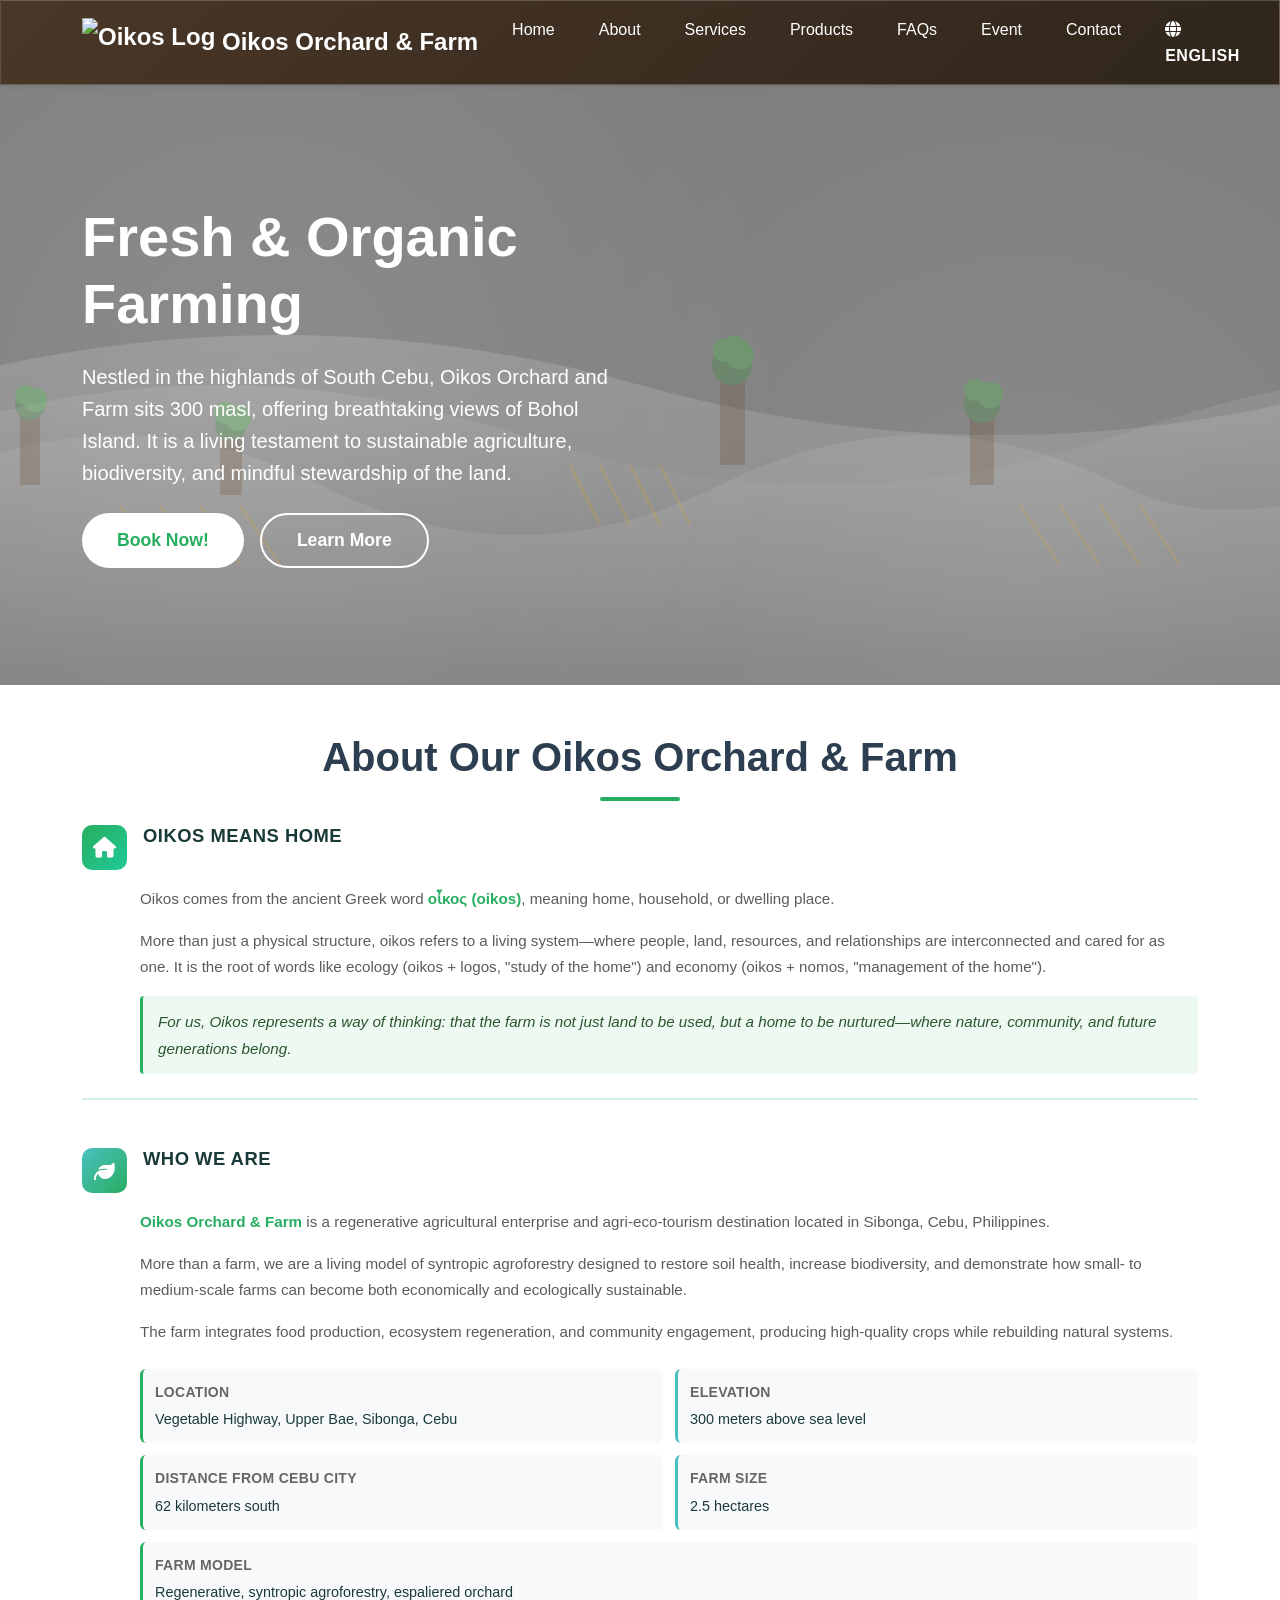
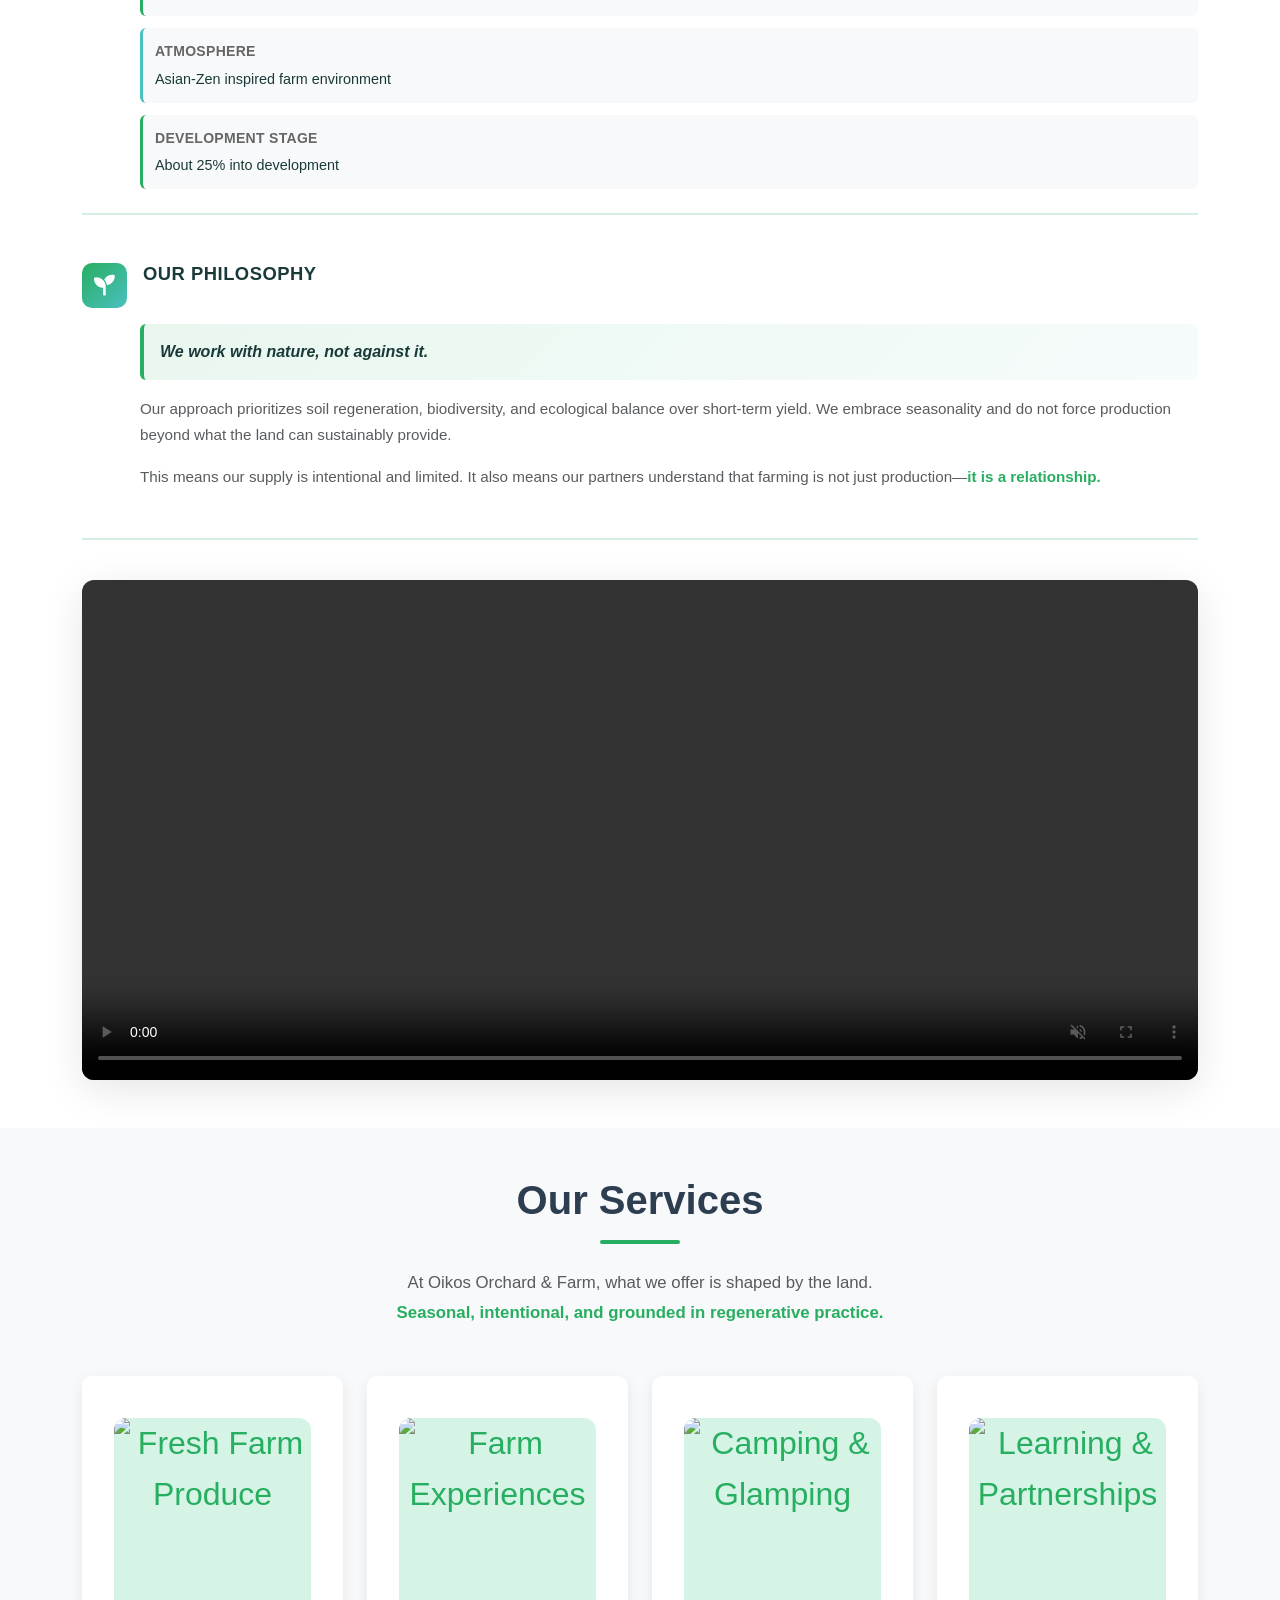
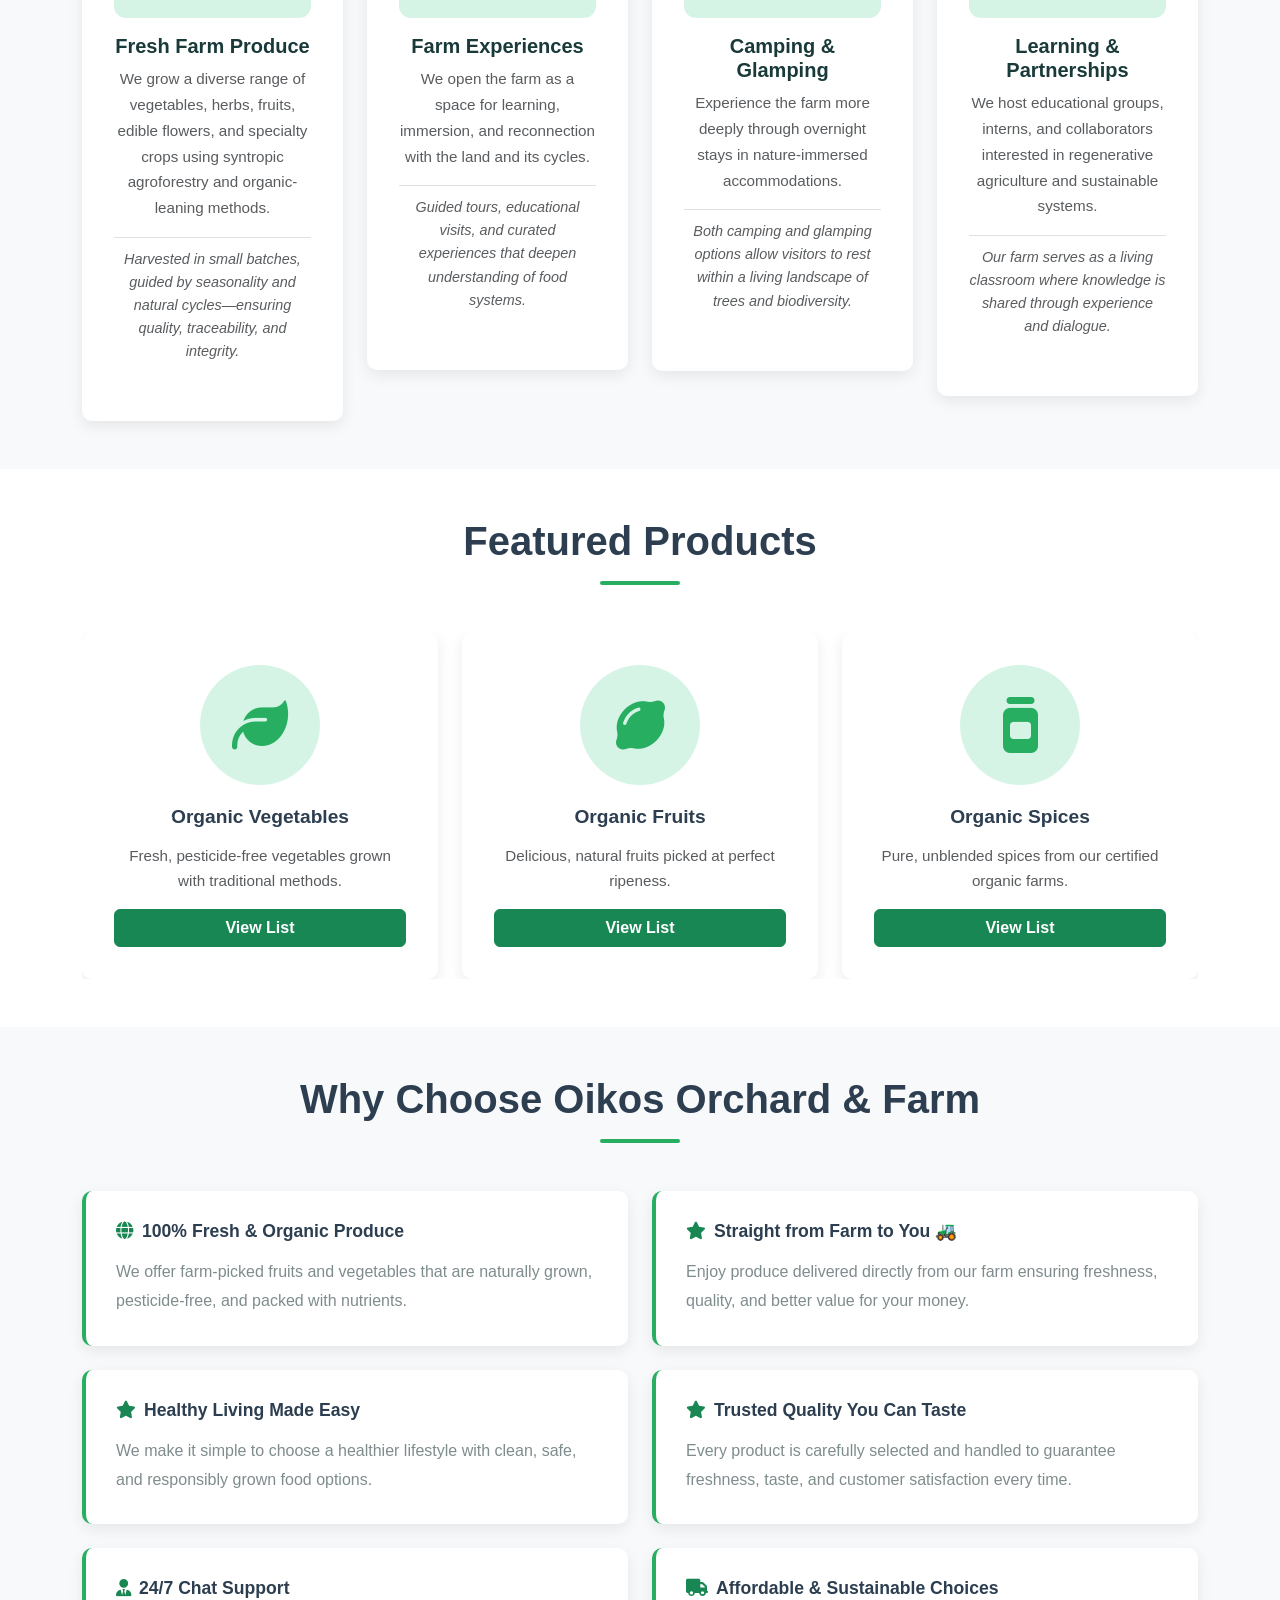
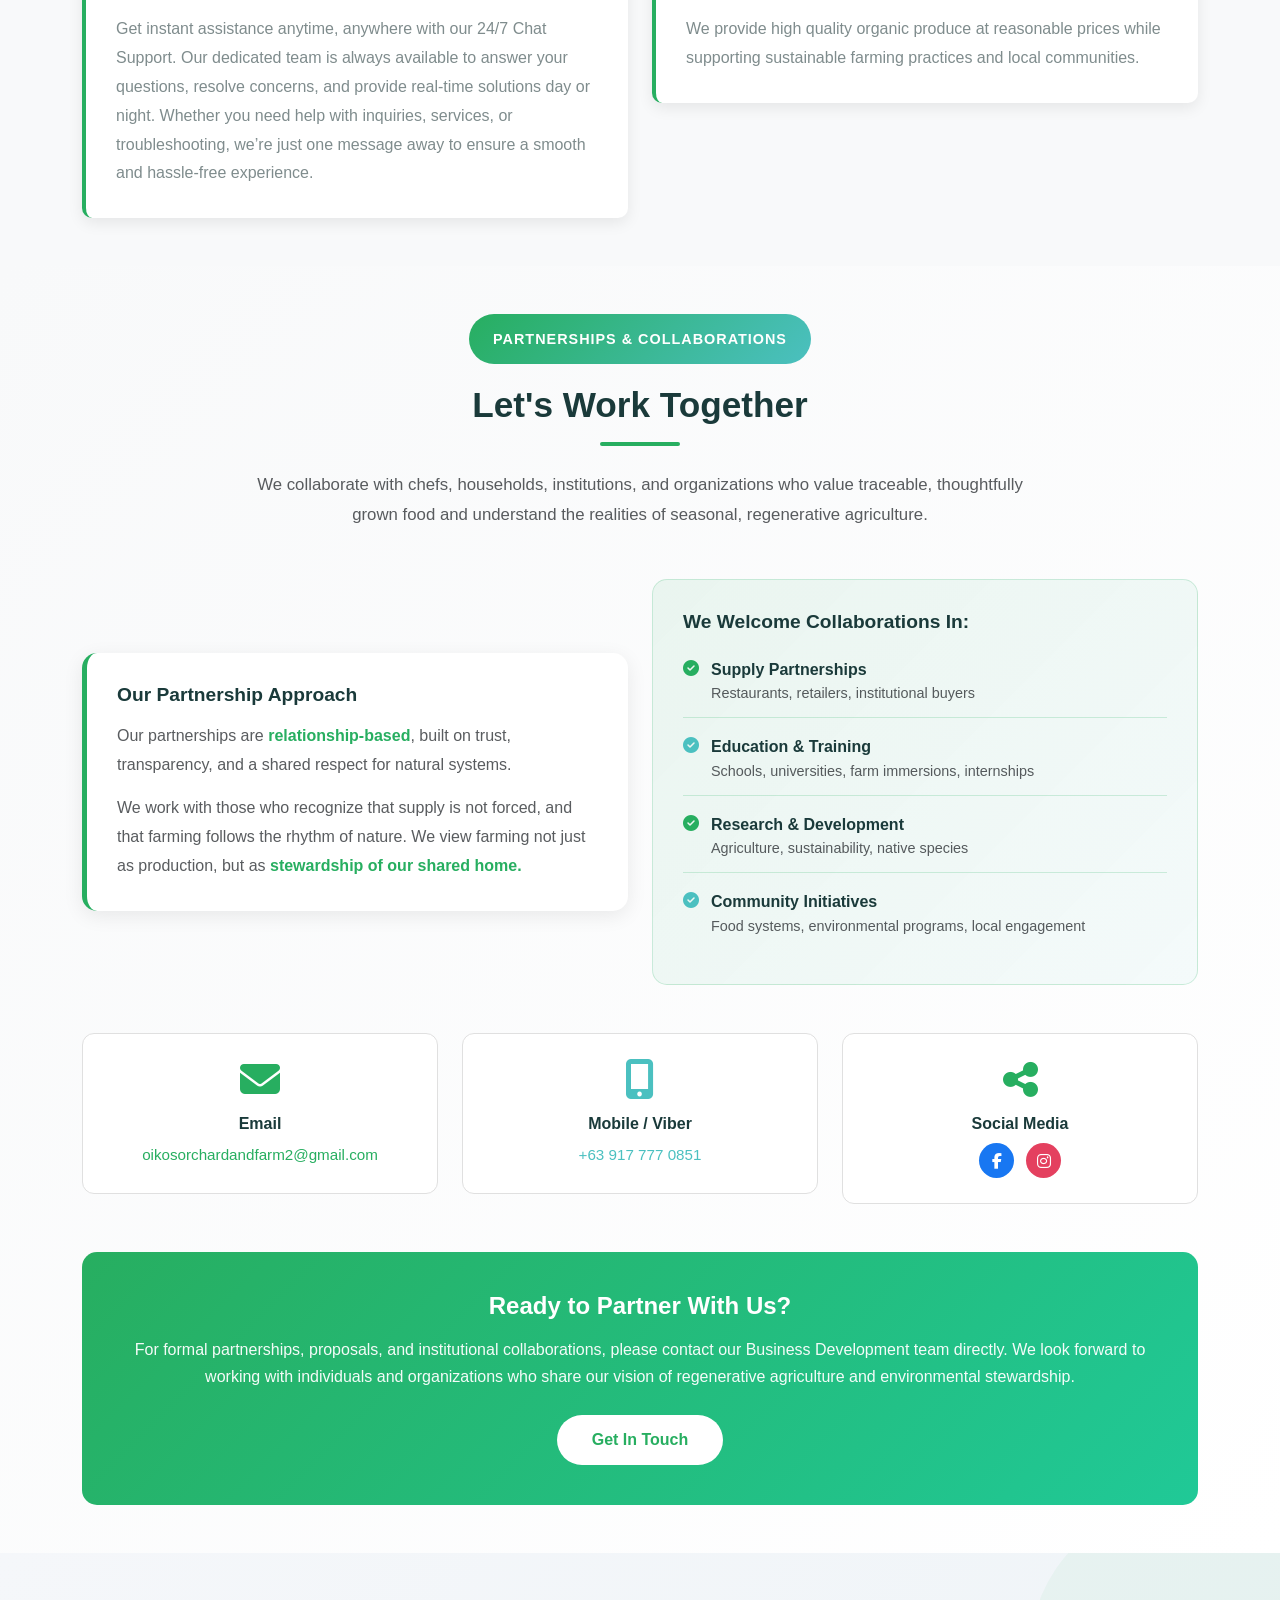
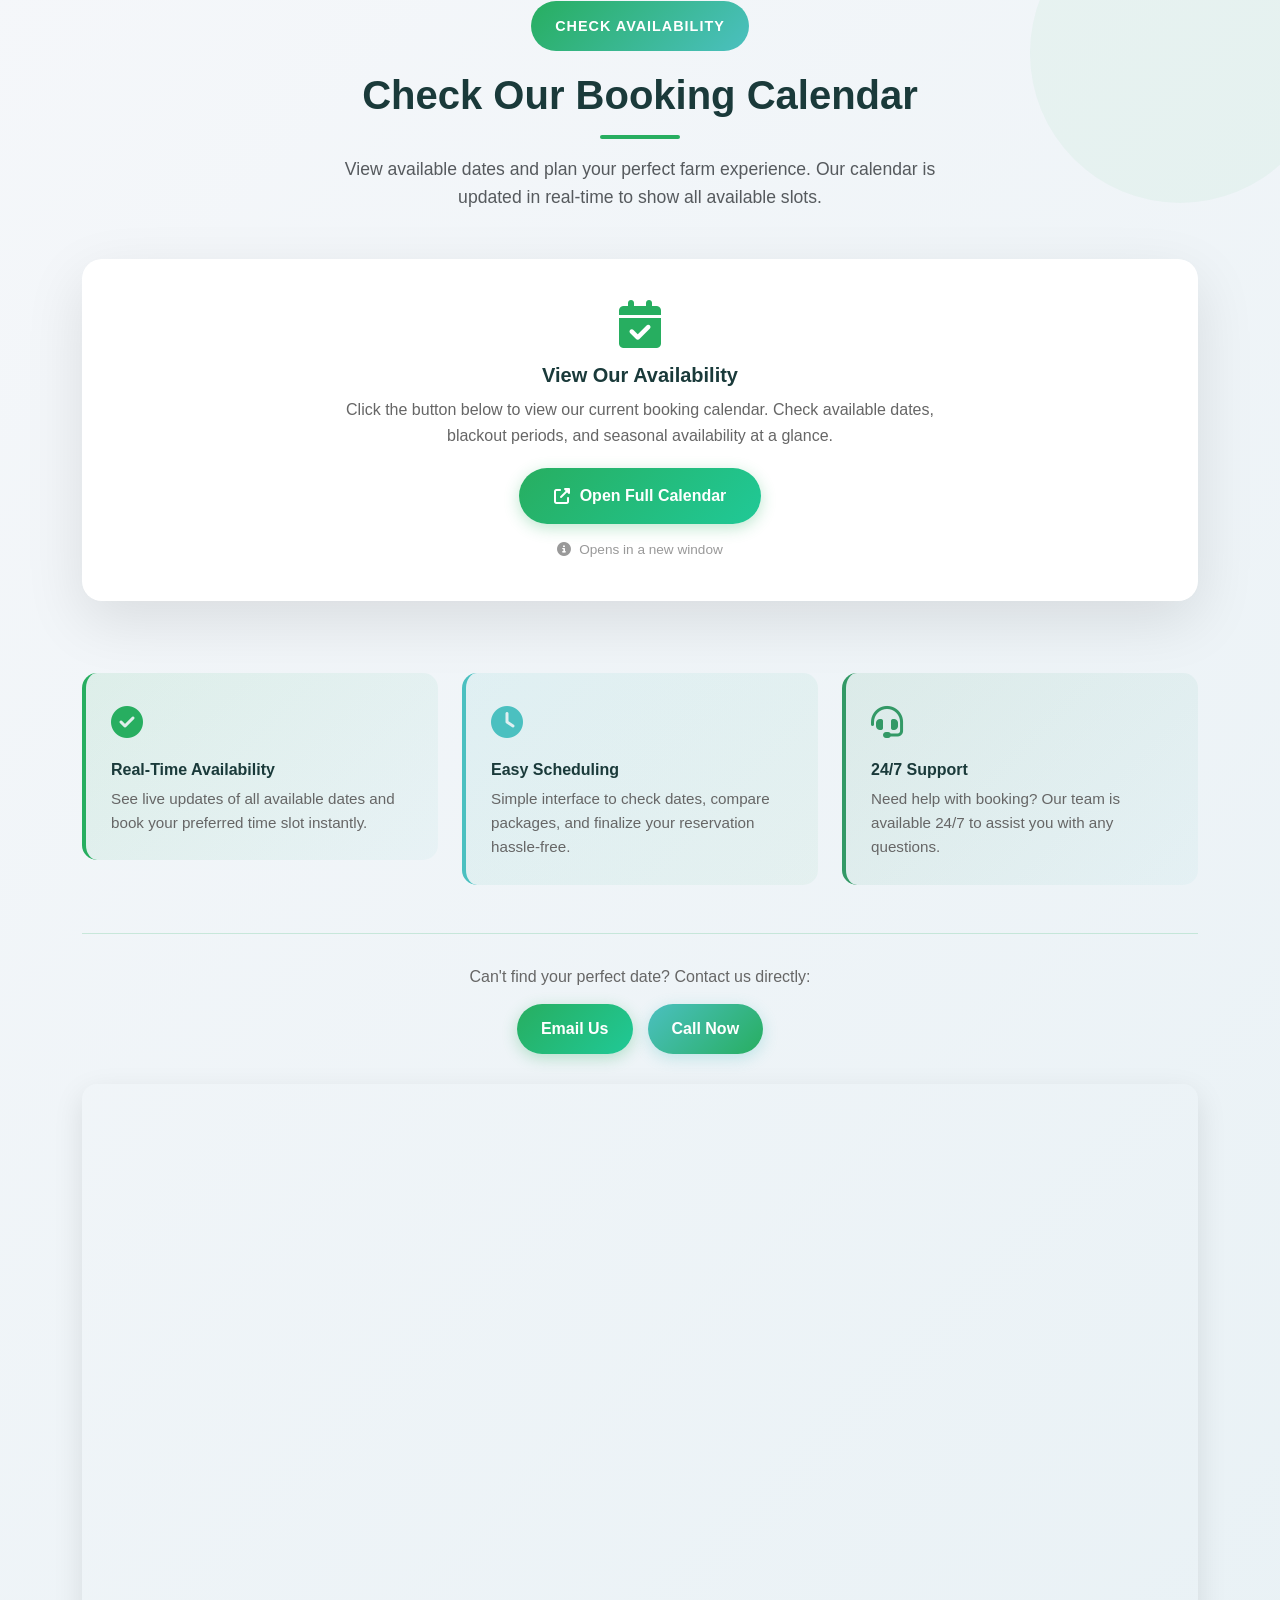
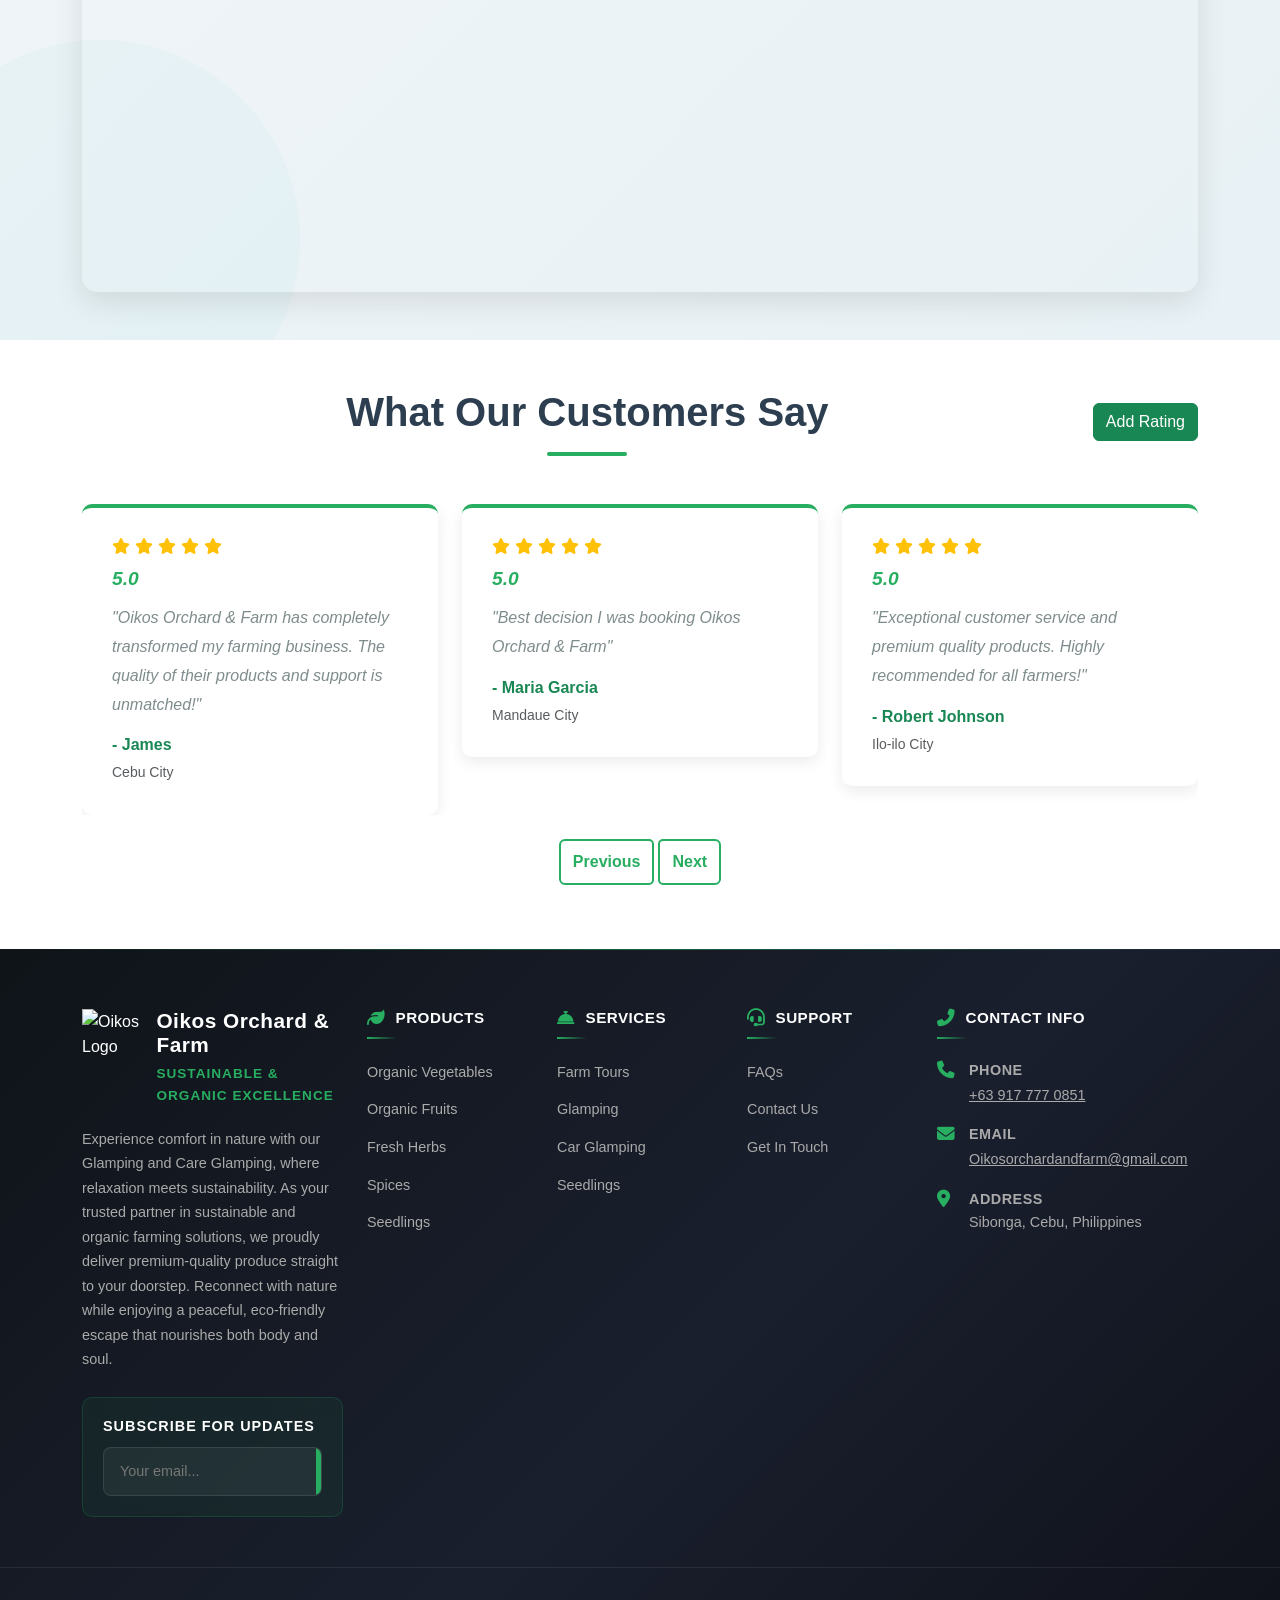
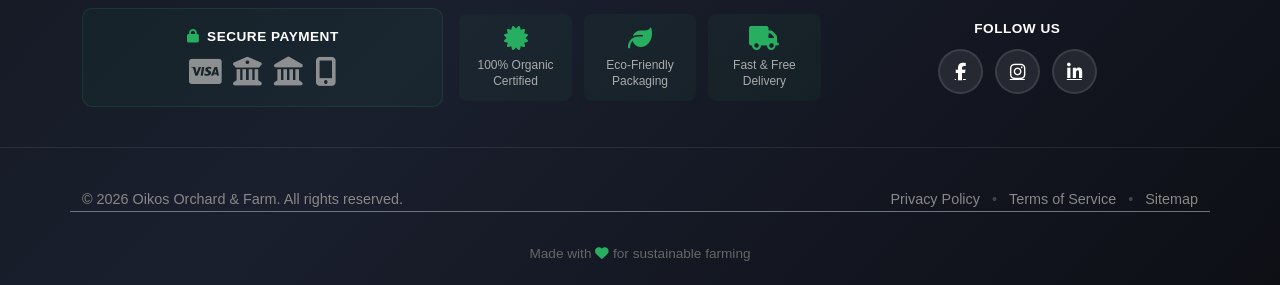
==== index.html @ de677d85 "Add: Newsletter form Formspree integration with modal to prevent redirect" ====
﻿<!DOCTYPE html>
<html lang="en">
<head>
    <meta charset="UTF-8">
    <meta name="viewport" content="width=device-width, initial-scale=1.0">
    <title>Oikos Orchard & Farm</title>
    
    <!-- Favicon -->
    <link rel="icon" type="image/png" href="./assets/images/OikosOF.png"/>
    <link href="https://cdnjs.cloudflare.com/ajax/libs/bootstrap/5.3.0/css/bootstrap.min.css" rel="stylesheet">
    <link rel="stylesheet" href="https://cdnjs.cloudflare.com/ajax/libs/font-awesome/6.4.0/css/all.min.css">
    <link rel="stylesheet" href="assets/css/styles.css">
</head>
<body>
    <!--Start of Tawk.to Script-->
<script type="text/javascript">
var Tawk_API=Tawk_API||{}, Tawk_LoadStart=new Date();
(function(){
var s1=document.createElement("script"),s0=document.getElementsByTagName("script")[0];
s1.async=true;
s1.src='https://embed.tawk.to/697874c54a0f82197e6232c8/1jfv8g8pt';
s1.charset='UTF-8';
s1.setAttribute('crossorigin','*');
s0.parentNode.insertBefore(s1,s0);
})();
</script>
<!--End of Tawk.to Script-->
    <!-- Navigation -->
    <nav class="navbar navbar-expand-lg navbar-light sticky-top shadow-sm" style="background: rgba(255, 255, 255, 0.1); backdrop-filter: blur(15px); -webkit-backdrop-filter: blur(15px); border: 1px solid rgba(255, 255, 255, 0.2); box-shadow: 0 4px 20px rgba(0, 0, 0, 0.1);">
        <div class="container">
            <a class="navbar-brand fw-bold" href="#home">
                <img src="assets/images/OikosOF.png" alt="Oikos Logo" class="navbar-logo me-2">Oikos Orchard & Farm
            </a>
            <button class="navbar-toggler" type="button" data-bs-toggle="collapse" data-bs-target="#navbarNav">
                <span class="navbar-toggler-icon"></span>
            </button>
            <div class="collapse navbar-collapse" id="navbarNav">
                <ul class="navbar-nav ms-auto">
                    <li class="nav-item"><a class="nav-link" href="#home" data-translate="nav_home">Home</a></li>
                    <li class="nav-item"><a class="nav-link" href="#about" data-translate="nav_about">About</a></li>
                    <li class="nav-item"><a class="nav-link" href="#services" data-translate="nav_services">Services</a></li>
                    <li class="nav-item"><a class="nav-link" href="#products" data-translate="nav_products">Products</a></li>   
                    <li class="nav-item"><a class="nav-link" href="./FAQs.html" data-translate="nav_faqs">FAQs</a></li>
                    <li class="nav-item"><a class="nav-link" href="./Events.html" data-translate="nav_Event">Event</a></li>
                    <li class="nav-item"><a class="nav-link" href="#contact" data-translate="nav_contact">Contact</a></li>
                    <li class="nav-item">
                        <a class="nav-link" href="#" id="languageToggle" role="button" aria-label="Choose language">
                            <i class="fas fa-globe me-1"></i><span id="currentLanguage">English</span>
                        </a>
                    </li>
                </ul>
            </div>
        </div>
    </nav>

    <!-- Hero Section -->
    <section id="home" class="hero-section" style="background: linear-gradient(rgba(0, 0, 0, 0.5), rgba(0, 0, 0, 0.5)), url('./assets/images/image.png') center/cover no-repeat; min-height: 600px;">
        <div class="container h-100">
            <div class="row h-100 align-items-center">
                <div class="col-lg-6 text-white">
                    <h1 class="display-4 fw-bold mb-4" data-translate="hero_title">Fresh & Organic Farming</h1>
                    <p class="lead mb-4" data-translate="hero_description">Nestled in the highlands of South Cebu, Oikos Orchard and Farm sits 300 masl, offering breathtaking views of Bohol Island.
It is a living testament to sustainable agriculture, biodiversity, and mindful stewardship of the land.</p>
                    <div class="d-flex gap-3">
                        <button class="btn btn-success btn-lg" data-bs-toggle="modal" data-bs-target="#contactModal" data-translate="hero_getstarted">Book Now!</button>
                        <button class="btn btn-outline-light btn-lg" onclick="document.getElementById('about').scrollIntoView({behavior: 'smooth'})" data-translate="hero_learnmore">Learn More</button>
                    </div>
                </div>
                <div class="col-lg-6">
                    <div class="hero-image">
                        <i class=""></i>
                    </div>
                </div>
            </div>
        </div>
    </section>

    <!-- About Section -->
    <section id="about" class="py-5">
        <div class="container">
            <div class="row">
                <div class="col-lg-12">
                    <h2 class="section-title" data-translate="about_title">About Our Oikos Orchard & Farm</h2>
                    
                    <!-- Oikos Means Home -->
                    <div class="mb-5 pb-4" style="border-bottom: 2px solid rgba(39, 174, 96, 0.2);">
                        <div class="d-flex align-items-start gap-3 mb-3">
                            <div style="background: linear-gradient(135deg, #27ae60 0%, #20c997 100%); width: 45px; height: 45px; border-radius: 10px; display: flex; align-items: center; justify-content: center; flex-shrink: 0;">
                                <i class="fas fa-home" style="color: white; font-size: 1.3rem;"></i>
                            </div>
                            <h5 class="fw-bold mb-0" style="color: #1a3a3a; font-size: 1.15rem; letter-spacing: 0.5px;">OIKOS MEANS HOME</h5>
                        </div>
                        <div style="margin-left: 58px;">
                            <p class="text-muted mb-3" style="line-height: 1.7; font-size: 0.95rem;">Oikos comes from the ancient Greek word <span style="color: #27ae60; font-weight: 600;">οἶκος (oikos)</span>, meaning home, household, or dwelling place.</p>
                            <p class="text-muted mb-3" style="line-height: 1.7; font-size: 0.95rem;">More than just a physical structure, oikos refers to a living system—where people, land, resources, and relationships are interconnected and cared for as one. It is the root of words like ecology (oikos + logos, "study of the home") and economy (oikos + nomos, "management of the home").</p>
                            <p class="mb-0" style="line-height: 1.8; font-size: 0.95rem; padding: 12px 15px; background: rgba(39, 174, 96, 0.08); border-left: 3px solid #27ae60; border-radius: 4px; color: #2c5530;"><em>For us, Oikos represents a way of thinking: that the farm is not just land to be used, but a home to be nurtured—where nature, community, and future generations belong.</em></p>
                        </div>
                    </div>

                    <!-- Who We Are -->
                    <div class="mb-5 pb-4" style="border-bottom: 2px solid rgba(39, 174, 96, 0.2);">
                        <div class="d-flex align-items-start gap-3 mb-3">
                            <div style="background: linear-gradient(135deg, #4bc0c0 0%, #27ae60 100%); width: 45px; height: 45px; border-radius: 10px; display: flex; align-items: center; justify-content: center; flex-shrink: 0;">
                                <i class="fas fa-leaf" style="color: white; font-size: 1.3rem;"></i>
                            </div>
                            <h5 class="fw-bold mb-0" style="color: #1a3a3a; font-size: 1.15rem; letter-spacing: 0.5px;">WHO WE ARE</h5>
                        </div>
                        <div style="margin-left: 58px;">
                            <p class="text-muted mb-3" style="line-height: 1.7; font-size: 0.95rem;"><span style="color: #27ae60; font-weight: 600;">Oikos Orchard & Farm</span> is a regenerative agricultural enterprise and agri-eco-tourism destination located in Sibonga, Cebu, Philippines.</p>
                            <p class="text-muted mb-3" style="line-height: 1.7; font-size: 0.95rem;">More than a farm, we are a living model of syntropic agroforestry designed to restore soil health, increase biodiversity, and demonstrate how small- to medium-scale farms can become both economically and ecologically sustainable.</p>
                            <p class="text-muted mb-4" style="line-height: 1.7; font-size: 0.95rem;">The farm integrates food production, ecosystem regeneration, and community engagement, producing high-quality crops while rebuilding natural systems.</p>
                            
                            <!-- Farm Details Grid -->
                            <div class="row g-2">
                                <div class="col-12">
                                    <div style="display: grid; grid-template-columns: 1fr 1fr; gap: 12px;">
                                        <div style="padding: 10px 12px; background: #f8f9fa; border-radius: 6px; border-left: 3px solid #27ae60;">
                                            <small style="color: #666; text-transform: uppercase; letter-spacing: 0.3px; font-weight: 600;">Location</small>
                                            <p class="mb-0" style="font-size: 0.9rem; color: #1a3a3a; margin-top: 3px;">Vegetable Highway, Upper Bae, Sibonga, Cebu</p>
                                        </div>
                                        <div style="padding: 10px 12px; background: #f8f9fa; border-radius: 6px; border-left: 3px solid #4bc0c0;">
                                            <small style="color: #666; text-transform: uppercase; letter-spacing: 0.3px; font-weight: 600;">Elevation</small>
                                            <p class="mb-0" style="font-size: 0.9rem; color: #1a3a3a; margin-top: 3px;">300 meters above sea level</p>
                                        </div>
                                        <div style="padding: 10px 12px; background: #f8f9fa; border-radius: 6px; border-left: 3px solid #27ae60;">
                                            <small style="color: #666; text-transform: uppercase; letter-spacing: 0.3px; font-weight: 600;">Distance from Cebu City</small>
                                            <p class="mb-0" style="font-size: 0.9rem; color: #1a3a3a; margin-top: 3px;">62 kilometers south</p>
                                        </div>
                                        <div style="padding: 10px 12px; background: #f8f9fa; border-radius: 6px; border-left: 3px solid #4bc0c0;">
                                            <small style="color: #666; text-transform: uppercase; letter-spacing: 0.3px; font-weight: 600;">Farm Size</small>
                                            <p class="mb-0" style="font-size: 0.9rem; color: #1a3a3a; margin-top: 3px;">2.5 hectares</p>
                                        </div>
                                        <div style="padding: 10px 12px; background: #f8f9fa; border-radius: 6px; border-left: 3px solid #27ae60; grid-column: 1 / -1;">
                                            <small style="color: #666; text-transform: uppercase; letter-spacing: 0.3px; font-weight: 600;">Farm Model</small>
                                            <p class="mb-0" style="font-size: 0.9rem; color: #1a3a3a; margin-top: 3px;">Regenerative, syntropic agroforestry, espaliered orchard</p>
                                        </div>
                                        <div style="padding: 10px 12px; background: #f8f9fa; border-radius: 6px; border-left: 3px solid #4bc0c0; grid-column: 1 / -1;">
                                            <small style="color: #666; text-transform: uppercase; letter-spacing: 0.3px; font-weight: 600;">Atmosphere</small>
                                            <p class="mb-0" style="font-size: 0.9rem; color: #1a3a3a; margin-top: 3px;">Asian-Zen inspired farm environment</p>
                                        </div>
                                        <div style="padding: 10px 12px; background: #f8f9fa; border-radius: 6px; border-left: 3px solid #27ae60; grid-column: 1 / -1;">
                                            <small style="color: #666; text-transform: uppercase; letter-spacing: 0.3px; font-weight: 600;">Development Stage</small>
                                            <p class="mb-0" style="font-size: 0.9rem; color: #1a3a3a; margin-top: 3px;">About 25% into development</p>
                                        </div>
                                    </div>
                                </div>
                            </div>
                        </div>
                    </div>

                    <!-- Our Philosophy -->
                    <div class="mb-5">
                        <div class="d-flex align-items-start gap-3 mb-3">
                            <div style="background: linear-gradient(135deg, #27ae60 0%, #4bc0c0 100%); width: 45px; height: 45px; border-radius: 10px; display: flex; align-items: center; justify-content: center; flex-shrink: 0;">
                                <i class="fas fa-sprout" style="color: white; font-size: 1.3rem;"></i>
                            </div>
                            <h5 class="fw-bold mb-0" style="color: #1a3a3a; font-size: 1.15rem; letter-spacing: 0.5px;">OUR PHILOSOPHY</h5>
                        </div>
                        <div style="margin-left: 58px;">
                            <p class="mb-3" style="padding: 15px 16px; background: linear-gradient(135deg, rgba(39, 174, 96, 0.1) 0%, rgba(75, 192, 192, 0.05) 100%); border-left: 4px solid #27ae60; border-radius: 6px; color: #1a3a3a; font-size: 1rem; font-weight: 600; line-height: 1.6;"><em>We work with nature, not against it.</em></p>
                            <p class="text-muted mb-3" style="line-height: 1.7; font-size: 0.95rem;">Our approach prioritizes soil regeneration, biodiversity, and ecological balance over short-term yield. We embrace seasonality and do not force production beyond what the land can sustainably provide.</p>
                            <p class="text-muted mb-0" style="line-height: 1.7; font-size: 0.95rem;">This means our supply is intentional and limited. It also means our partners understand that farming is not just production—<span style="color: #27ae60; font-weight: 600;">it is a relationship.</span></p>
                        </div>
                    </div>

                    <!-- Video Below Content -->
                    <div style="margin-top: 40px; padding-top: 40px; border-top: 2px solid rgba(39, 174, 96, 0.2);">
                        <div style="border-radius: 12px; overflow: hidden; box-shadow: 0 10px 40px rgba(0, 0, 0, 0.1);">
                            <video width="100%" height="500" style="object-fit: cover; display: block;" controls autoplay muted>
                                <source src="./assets/videos/oikos-kite-festival.mp4" type="video/mp4">
                                Your browser does not support the video tag.
                            </video>
                        </div>
                    </div>
                </div>
            </div>
        </div>
    </section>

    <!-- Our Offerings Section -->
    <section id="services" class="py-5 bg-light">
        <div class="container">
            <!-- Section Header -->
            <div class="text-center mb-5">
                <h2 class="section-title mb-4" data-translate="services_title">Our Offerings</h2>
                <p class="lead text-muted" style="max-width: 700px; margin: 0 auto; font-size: 1.05rem; line-height: 1.8; color: #555;">
                    At Oikos Orchard & Farm, what we offer is shaped by the land. 
                    <span style="color: #27ae60; font-weight: 600;"><br>Seasonal, intentional, and grounded in regenerative practice.</span>
                </p>
            </div>

            <!-- Offerings Grid -->
            <div class="row g-4">
                <!-- Fresh Farm Produce -->
                <div class="col-md-6 col-lg-3">
                    <div class="service-card">
                        <div class="service-icon" style="width: 100%; height: 200px; overflow: hidden; border-radius: 12px;">
                            <img src="./assets/images/Seedlings.jpg" alt="Fresh Farm Produce" style="width: 100%; height: 100%; object-fit: cover;">
                        </div>
                        <h5 class="mt-3 mb-2" style="color: #1a3a3a; font-weight: 700;">Fresh Farm Produce</h5>
                        <p class="text-muted" style="font-size: 0.95rem; line-height: 1.7;">We grow a diverse range of vegetables, herbs, fruits, edible flowers, and specialty crops using syntropic agroforestry and organic-leaning methods.</p>
                        <p class="text-muted" style="font-size: 0.9rem; line-height: 1.6; color: #666; padding-top: 10px; border-top: 1px solid #e0e0e0;"><em>Harvested in small batches, guided by seasonality and natural cycles—ensuring quality, traceability, and integrity.</em></p>
                    </div>
                </div>

                <!-- Farm Experiences -->
                <div class="col-md-6 col-lg-3">
                    <div class="service-card">
                        <div class="service-icon" style="width: 100%; height: 200px; overflow: hidden; border-radius: 12px;">
                            <img src="./assets/images/Tour%20Guide.jpg" alt="Farm Experiences" style="width: 100%; height: 100%; object-fit: cover;">
                        </div>
                        <h5 class="mt-3 mb-2" style="color: #1a3a3a; font-weight: 700;">Farm Experiences</h5>
                        <p class="text-muted" style="font-size: 0.95rem; line-height: 1.7;">We open the farm as a space for learning, immersion, and reconnection with the land and its cycles.</p>
                        <p class="text-muted" style="font-size: 0.9rem; line-height: 1.6; color: #666; padding-top: 10px; border-top: 1px solid #e0e0e0;"><em>Guided tours, educational visits, and curated experiences that deepen understanding of food systems.</em></p>
                    </div>
                </div>

                <!-- Camping & Glamping -->
                <div class="col-md-6 col-lg-3">
                    <div class="service-card">
                        <div class="service-icon" style="width: 100%; height: 200px; overflow: hidden; border-radius: 12px;">
                            <img src="./assets/images/Glamping.jpg" alt="Camping & Glamping" style="width: 100%; height: 100%; object-fit: cover;">
                        </div>
                        <h5 class="mt-3 mb-2" style="color: #1a3a3a; font-weight: 700;">Camping & Glamping</h5>
                        <p class="text-muted" style="font-size: 0.95rem; line-height: 1.7;">Experience the farm more deeply through overnight stays in nature-immersed accommodations.</p>
                        <p class="text-muted" style="font-size: 0.9rem; line-height: 1.6; color: #666; padding-top: 10px; border-top: 1px solid #e0e0e0;"><em>Both camping and glamping options allow visitors to rest within a living landscape of trees and biodiversity.</em></p>
                    </div>
                </div>

                <!-- Learning & Partnerships -->
                <div class="col-md-6 col-lg-3">
                    <div class="service-card">
                        <div class="service-icon" style="width: 100%; height: 200px; overflow: hidden; border-radius: 12px;">
                            <img src="./assets/images/Tour%20Guide.jpg" alt="Learning & Partnerships" style="width: 100%; height: 100%; object-fit: cover;">
                        </div>
                        <h5 class="mt-3 mb-2" style="color: #1a3a3a; font-weight: 700;">Learning & Partnerships</h5>
                        <p class="text-muted" style="font-size: 0.95rem; line-height: 1.7;">We host educational groups, interns, and collaborators interested in regenerative agriculture and sustainable systems.</p>
                        <p class="text-muted" style="font-size: 0.9rem; line-height: 1.6; color: #666; padding-top: 10px; border-top: 1px solid #e0e0e0;"><em>Our farm serves as a living classroom where knowledge is shared through experience and dialogue.</em></p>
                    </div>
                </div>
            </div>
        </div>
    </section>

    <!-- Products Section -->
    <section id="products" class="py-5">
        <div class="container">
            <h2 class="section-title text-center mb-5">Featured Products</h2>
            <div id="productsCarousel" class="carousel slide" data-bs-ride="carousel">
                <div class="carousel-indicators">
                    <button type="button" data-bs-target="#productsCarousel" data-bs-slide-to="0" class="active"></button>
                    <button type="button" data-bs-target="#productsCarousel" data-bs-slide-to="1"></button>
                    <button type="button" data-bs-target="#productsCarousel" data-bs-slide-to="2"></button>
                </div>
                <div class="carousel-inner">
                    <!-- Slide 1 -->
                    <div class="carousel-item active">
                        <div class="row g-4">
                            <div class="col-md-6 col-lg-4">
                                <div class="product-card">
                                    <div class="product-image">
                                        <i class="fas fa-leaf"></i>
                                    </div>
                                    <h5 class="mt-3">Organic Vegetables</h5>
                                    <p class="text-muted" data-translate="prod_veg_desc">Fresh, pesticide-free vegetables grown with traditional methods.</p>
                                    <p class="price"></p>
                                    <button class="btn btn-success w-100" onclick="showProductList('Vegetables')">View List</button>
                                </div>
                            </div>
                            <div class="col-md-6 col-lg-4">
                                <div class="product-card">
                                    <div class="product-image">
                                        <i class="fas fa-lemon"></i>
                                    </div>
                                    <h5 class="mt-3">Organic Fruits</h5>
                                    <p class="text-muted" data-translate="prod_fruits_desc">Delicious, natural fruits picked at perfect ripeness.</p>
                                    <p class="price"></p>
                                    <button class="btn btn-success w-100" onclick="showProductList('Fruits')">View List</button>
                                </div>
                            </div>
                            <div class="col-md-6 col-lg-4">
                                <div class="product-card">
                                    <div class="product-image">
                                        <i class="fas fa-jar"></i>
                                    </div>
                                    <h5 class="mt-3">Organic Spices</h5>
                                    <p class="text-muted" data-translate="prod_spices_desc">Pure, unblended spices from our certified organic farms.</p>
                                    <p class="price"></p>
                                    <button class="btn btn-success w-100" onclick="showProductList('Spices')">View List</button>
                                </div>
                            </div>
                        </div>
                    </div>
                    <!-- Slide 2 -->
                    <div class="carousel-item">
                        <div class="row g-4">
                            <div class="col-md-6 col-lg-4">
                                <div class="product-card">
                                    <div class="product-image">
                                        <i class="fas fa-clover"></i>
                                    </div>
                                    <h5 class="mt-3">Organic Fresh Herbs</h5>
                                    <p class="text-muted" data-translate="prod_herbs_desc">Aromatic and flavorful herbs perfect for cooking and wellness.</p>
                                    <p class="price"></p>
                                    <button class="btn btn-success w-100" onclick="showProductList('Herbs')">View List</button>
                                </div>
                            </div>
                            <div class="col-md-6 col-lg-4">
                                <div class="product-card">
                                    <div class="product-image">
                                        <i class="fas fa-clover"></i>                                 </div>
                                    <h5 class="mt-3">Edible Flowers</h5>
                                    <p class="text-muted" data-translate="prod_flowers_desc">Beautiful and delicious flowers for culinary decoration and garnish.</p>
                                    <p class="price"></p>
                                    <button class="btn btn-success w-100" onclick="showProductList('Edible Flowers')">View List</button>
                                </div>
                            </div>
                            <div class="col-md-6 col-lg-4">
                                <div class="product-card">
                                    <div class="product-image">
                                        <i class="fas fa-tree"></i>
                                    </div>
                                    <h5 class="mt-3">From the Wild</h5>
                                    <p class="text-muted" data-translate="prod_wild_desc">Sustainably foraged wild produce and ingredients from nature.</p>
                                    <p class="price"></p>
                                    <button class="btn btn-success w-100" onclick="showProductList('From the Wild')">View List</button>
                                </div>
                            </div>
                        </div>
                    </div>
                    <!-- Slide 3 -->
                    <div class="carousel-item">
                        <div class="row g-4">
                            <div class="col-md-6 col-lg-4">
                                <div class="product-card">
                                    <div class="product-image">
                                        <i class="fas fa-egg"></i>
                                    </div>
                                    <h5 class="mt-3">Eggs & Meat</h5>
                                    <p class="text-muted" data-translate="prod_meat_desc">High-quality, free-range eggs and naturally raised meat products.</p>
                                    <p class="price"></p>
                                    <button class="btn btn-success w-100" onclick="showProductList('Eggs & Meat')">View List</button>
                                </div>
                            </div>
                            <div class="col-md-6 col-lg-4">
                                <div class="product-card">
                                    <div class="product-image">
                                        <i class="fas fa-wine-glass"></i>
                                    </div>
                                    <h5 class="mt-3">Slow Fresh Drinks</h5>
                                    <p class="text-muted" data-translate="prod_drinks_desc">Refreshing beverages made from fresh organic ingredients without preservatives.</p>
                                    <p class="price"></p>
                                    <button class="btn btn-success w-100" onclick="showProductList('Slow Fresh Drinks')">View List</button>
                                </div>
                            </div>
                        </div>
                    </div>
                </div>
                <button class="carousel-control-prev" type="button" data-bs-target="#productsCarousel" data-bs-slide="prev">
                    <span class="carousel-control-prev-icon"></span>
                </button>
                <button class="carousel-control-next" type="button" data-bs-target="#productsCarousel" data-bs-slide="next">
                    <span class="carousel-control-next-icon"></span>
                </button>
            </div>

        </div>
    </section>

    <!-- Why Choose Us Section -->
    <section class="py-5 bg-light">
        <div class="container">
            <h2 class="section-title text-center mb-5" data-translate="whychoose_title">Why Choose Oikos Orchard & Farm</h2>
            <div class="row g-4">
                <div class="col-md-6">
                    <div class="why-card">
                        <h5><i class="fas fa-globe text-success me-2"></i><span data-translate="why_fresh">100% Fresh & Organic Produce</span></h5>
                        <p data-translate="why_fresh_desc">We offer farm-picked fruits and vegetables that are naturally grown, pesticide-free, and packed with nutrients.</p>
                    </div>
                </div>
                <div class="col-md-6">
                    <div class="why-card">
                        <h5><i class="fas fa-star text-success me-2"></i><span data-translate="why_direct">Straight from Farm to You 🚜</span></h5>
                        <p data-translate="why_direct_desc">Enjoy produce delivered directly from our farm ensuring freshness, quality, and better value for your money.</p>
                    </div>
                </div>
                <div class="col-md-6">
                    <div class="why-card">
                        <h5><i class="fas fa-star text-success me-2"></i><span data-translate="why_healthy">Healthy Living Made Easy</span></h5>
                        <p data-translate="why_healthy_desc">We make it simple to choose a healthier lifestyle with clean, safe, and responsibly grown food options.</p>
                    </div>
                </div>
                <div class="col-md-6">
                    <div class="why-card">
                        <h5><i class="fas fa-star text-success me-2"></i><span data-translate="why_quality">Trusted Quality You Can Taste</span></h5>
                        <p data-translate="why_quality_desc">Every product is carefully selected and handled to guarantee freshness, taste, and customer satisfaction every time.</p>
                    </div>
                </div>
                <div class="col-md-6">
                    <div class="why-card">
                        <h5><i class="fas fa-user-tie text-success me-2"></i>24/7 Chat Support</h5>
                        <p>Get instant assistance anytime, anywhere with our 24/7 Chat Support. Our dedicated team is always available to answer your questions, resolve concerns, and provide real-time solutions day or night. Whether you need help with inquiries, services, or troubleshooting, we’re just one message away to ensure a smooth and hassle-free experience.</p>
                    </div>
                </div>
                <div class="col-md-6">
                    <div class="why-card">
                        <h5><i class="fas fa-truck text-success me-2"></i><span data-translate="why_affordable">Affordable & Sustainable Choices</span></h5>
                        <p data-translate="why_affordable_desc">We provide high quality organic produce at reasonable prices while supporting sustainable farming practices and local communities.</p>
                    </div>
                </div>
            </div>
        </div>
    </section>

    <!-- Collaboration Section -->
    <section class="py-5" style="background: linear-gradient(135deg, #f8f9fa 0%, #ffffff 100%);">
        <div class="container">
            <!-- Section Header -->
            <div class="text-center mb-5">
                <div style="display: inline-block; background: linear-gradient(135deg, #27ae60 0%, #4bc0c0 100%); padding: 12px 24px; border-radius: 50px; margin-bottom: 20px;">
                    <span style="color: white; font-weight: 600; font-size: 0.9rem; text-transform: uppercase; letter-spacing: 1px;" data-translate="collab_badge">
                        <i class="fas fa-handshake me-2"></i>Partnerships & Collaborations
                    </span>
                </div>
                <h2 class="section-title mb-4" style="font-size: 2.2rem; color: #1a3a3a; font-weight: 700;" data-translate="collab_title">Let's Work Together</h2>
                <p class="lead text-muted" style="max-width: 800px; margin: 0 auto; font-size: 1.05rem; line-height: 1.8;" data-translate="collab_intro">We collaborate with chefs, households, institutions, and organizations who value traceable, thoughtfully grown food and understand the realities of seasonal, regenerative agriculture.</p>
            </div>

            <!-- Main Content Row -->
            <div class="row align-items-center mb-5">
                <div class="col-lg-6 mb-4 mb-lg-0">
                    <!-- Partnership Philosophy -->
                    <div style="padding: 30px; background: white; border-radius: 15px; box-shadow: 0 5px 20px rgba(0,0,0,0.08); border-left: 5px solid #27ae60;">
                        <h5 class="mb-3" style="color: #1a3a3a; font-weight: 700; font-size: 1.2rem;" data-translate="collab_approach_title">Our Partnership Approach</h5>
                        <p class="text-muted" style="line-height: 1.8; margin-bottom: 15px;">Our partnerships are <span style="color: #27ae60; font-weight: 600;">relationship-based</span>, built on trust, transparency, and a shared respect for natural systems.</p>
                        <p class="text-muted" style="line-height: 1.8; margin-bottom: 0;">We work with those who recognize that supply is not forced, and that farming follows the rhythm of nature. We view farming not just as production, but as <span style="color: #27ae60; font-weight: 600;">stewardship of our shared home.</span></p>
                    </div>
                </div>

                <div class="col-lg-6">
                    <!-- Collaboration Areas -->
                    <div style="padding: 30px; background: linear-gradient(135deg, rgba(39, 174, 96, 0.08) 0%, rgba(75, 192, 192, 0.05) 100%); border-radius: 15px; border: 1px solid rgba(39, 174, 96, 0.2);">
                        <h5 class="mb-4" style="color: #1a3a3a; font-weight: 700; font-size: 1.2rem;">We Welcome Collaborations In:</h5>
                        <ul class="list-unstyled">
                            <li class="mb-3" style="padding-bottom: 12px; border-bottom: 1px solid rgba(39, 174, 96, 0.2);">
                                <div style="display: flex; align-items: flex-start; gap: 12px;">
                                    <i class="fas fa-check-circle" style="color: #27ae60; font-weight: 700; margin-top: 3px; flex-shrink: 0;"></i>
                                    <div>
                                        <strong style="color: #1a3a3a;" data-translate="collab_supply">Supply Partnerships</strong>
                                        <p class="text-muted mb-0" style="font-size: 0.9rem;" data-translate="collab_supply_desc">Restaurants, retailers, institutional buyers</p>
                                    </div>
                                </div>
                            </li>
                            <li class="mb-3" style="padding-bottom: 12px; border-bottom: 1px solid rgba(39, 174, 96, 0.2);">
                                <div style="display: flex; align-items: flex-start; gap: 12px;">
                                    <i class="fas fa-check-circle" style="color: #4bc0c0; font-weight: 700; margin-top: 3px; flex-shrink: 0;"></i>
                                    <div>
                                        <strong style="color: #1a3a3a;" data-translate="collab_education">Education & Training</strong>
                                        <p class="text-muted mb-0" style="font-size: 0.9rem;" data-translate="collab_education_desc">Schools, universities, farm immersions, internships</p>
                                    </div>
                                </div>
                            </li>
                            <li class="mb-3" style="padding-bottom: 12px; border-bottom: 1px solid rgba(39, 174, 96, 0.2);">
                                <div style="display: flex; align-items: flex-start; gap: 12px;">
                                    <i class="fas fa-check-circle" style="color: #27ae60; font-weight: 700; margin-top: 3px; flex-shrink: 0;"></i>
                                    <div>
                                        <strong style="color: #1a3a3a;" data-translate="collab_research">Research & Development</strong>
                                        <p class="text-muted mb-0" style="font-size: 0.9rem;" data-translate="collab_research_desc">Agriculture, sustainability, native species</p>
                                    </div>
                                </div>
                            </li>
                            <li style="padding-bottom: 0;">
                                <div style="display: flex; align-items: flex-start; gap: 12px;">
                                    <i class="fas fa-check-circle" style="color: #4bc0c0; font-weight: 700; margin-top: 3px; flex-shrink: 0;"></i>
                                    <div>
                                        <strong style="color: #1a3a3a;" data-translate="collab_community">Community Initiatives</strong>
                                        <p class="text-muted mb-0" style="font-size: 0.9rem;" data-translate="collab_community_desc">Food systems, environmental programs, local engagement</p>
                                    </div>
                                </div>
                            </li>
                        </ul>
                    </div>
                </div>
            </div>

            <!-- Contact Information -->
            <div class="row g-4 mb-5">
                <!-- Email Contact -->
                <div class="col-md-6 col-lg-4">
                    <div style="padding: 25px; background: white; border-radius: 12px; border: 1px solid #e0e0e0; text-align: center; transition: all 0.3s ease;">
                        <i class="fas fa-envelope" style="font-size: 2.5rem; color: #27ae60; margin-bottom: 15px; display: block;"></i>
                        <h6 style="color: #1a3a3a; font-weight: 700; margin-bottom: 10px;" data-translate="collab_email_label">Email</h6>
                        <p class="text-muted mb-0" style="font-size: 0.95rem;">
                            <a href="mailto:oikosorchardandfarm2@gmail.com" style="color: #27ae60; text-decoration: none; font-weight: 500;">oikosorchardandfarm2@gmail.com</a>
                        </p>
                    </div>
                </div>

                <!-- Phone Contact -->
                <div class="col-md-6 col-lg-4">
                    <div style="padding: 25px; background: white; border-radius: 12px; border: 1px solid #e0e0e0; text-align: center; transition: all 0.3s ease;">
                        <i class="fas fa-mobile-alt" style="font-size: 2.5rem; color: #4bc0c0; margin-bottom: 15px; display: block;"></i>
                        <h6 style="color: #1a3a3a; font-weight: 700; margin-bottom: 10px;" data-translate="collab_phone_label">Mobile / Viber</h6>
                        <p class="text-muted mb-0" style="font-size: 0.95rem;">
                            <a href="tel:+639177770851" style="color: #4bc0c0; text-decoration: none; font-weight: 500;">+63 917 777 0851</a>
                        </p>
                    </div>
                </div>

                <!-- Social Media Contact -->
                <div class="col-md-6 col-lg-4">
                    <div style="padding: 25px; background: white; border-radius: 12px; border: 1px solid #e0e0e0; text-align: center; transition: all 0.3s ease;">
                        <i class="fas fa-share-alt" style="font-size: 2.5rem; color: #27ae60; margin-bottom: 15px; display: block;"></i>
                        <h6 style="color: #1a3a3a; font-weight: 700; margin-bottom: 10px;" data-translate="collab_social_label">Social Media</h6>
                        <div style="display: flex; justify-content: center; gap: 12px;">
                            <a href="https://www.facebook.com/profile.php?id=100083203516620" target="_blank" rel="noopener noreferrer" style="color: #fff; background: #1877f2; width: 35px; height: 35px; border-radius: 50%; display: flex; align-items: center; justify-content: center; text-decoration: none; font-weight: 600;"><i class="fab fa-facebook-f"></i></a>
                            <a href="https://www.instagram.com/oikosof/" target="_blank" rel="noopener noreferrer" style="color: #fff; background: #e4405f; width: 35px; height: 35px; border-radius: 50%; display: flex; align-items: center; justify-content: center; text-decoration: none; font-weight: 600;"><i class="fab fa-instagram"></i></a>
                        </div>
                    </div>
                </div>
            </div>

            <!-- Call to Action -->
            <div style="padding: 40px; background: linear-gradient(135deg, #27ae60 0%, #20c997 100%); border-radius: 15px; text-align: center; color: white;">
                <h5 style="font-size: 1.5rem; font-weight: 700; margin-bottom: 15px;" data-translate="collab_cta_title">Ready to Partner With Us?</h5>
                <p style="font-size: 1rem; line-height: 1.7; margin-bottom: 25px; opacity: 0.95;">For formal partnerships, proposals, and institutional collaborations, please contact our Business Development team directly. We look forward to working with individuals and organizations who share our vision of regenerative agriculture and environmental stewardship.</p>
                <a href="mailto:oikosorchardandfarm2@gmail.com" style="display: inline-block; background: white; color: #27ae60; padding: 12px 35px; border-radius: 50px; text-decoration: none; font-weight: 700; transition: all 0.3s ease;" data-translate="collab_cta_button">
                    <i class="fas fa-arrow-right me-2"></i>Get In Touch
                </a>
            </div>
        </div>
    </section>

    <!-- Bookings Calendar Section - Enhanced Design -->
    <section class="py-5 bookings-calendar-section" style="background: linear-gradient(135deg, #f5f7fa 0%, #e8f1f5 100%); position: relative; overflow: hidden;">
        <!-- Decorative Background Elements -->
        <div style="position: absolute; top: -50px; right: -50px; width: 300px; height: 300px; background: rgba(39, 174, 96, 0.05); border-radius: 50%; z-index: 0;"></div>
        <div style="position: absolute; bottom: -100px; left: -100px; width: 400px; height: 400px; background: rgba(75, 192, 192, 0.05); border-radius: 50%; z-index: 0;"></div>
        
        <div class="container" style="position: relative; z-index: 1;">
            <!-- Header Section -->
            <div class="text-center mb-5">
                <div style="display: inline-block; background: linear-gradient(135deg, #27ae60 0%, #4bc0c0 100%); padding: 12px 24px; border-radius: 50px; margin-bottom: 20px;">
                    <span style="color: white; font-weight: 600; font-size: 0.9rem; text-transform: uppercase; letter-spacing: 1px;" data-translate="booking_badge">
                        <i class="fas fa-calendar-check me-2"></i>Check Availability
                    </span>
                </div>
                <h2 class="section-title mb-3" style="font-size: 2.5rem; color: #1a3a3a; font-weight: 700;" data-translate="booking_title">Check Our Booking Calendar</h2>
                <p class="text-muted" style="font-size: 1.1rem; max-width: 600px; margin: 0 auto;" data-translate="booking_intro">View available dates and plan your perfect farm experience. Our calendar is updated in real-time to show all available slots.</p>
            </div>

            <!-- Calendar Container with Enhanced Styling -->
            <div style="background: white; border-radius: 20px; box-shadow: 0 20px 60px rgba(0, 0, 0, 0.1); padding: 40px 30px; backdrop-filter: blur(10px); border: 1px solid rgba(255, 255, 255, 0.8); text-align: center;">
                <div style="max-width: 600px; margin: 0 auto;">
                    <div style="margin-bottom: 20px;">
                        <i class="fas fa-calendar-check" style="font-size: 3rem; color: #27ae60; margin-bottom: 15px; display: block;"></i>
                        <h5 style="color: #1a3a3a; font-weight: 700; margin-bottom: 10px;">View Our Availability</h5>
                        <p style="color: #666; margin-bottom: 20px; line-height: 1.6;">
                            Click the button below to view our current booking calendar. Check available dates, blackout periods, and seasonal availability at a glance.
                        </p>
                    </div>
                    <a href="https://calendar.google.com/calendar/u/0?cid=oikosorchardandfarm2@gmail.com" target="_blank" rel="noopener noreferrer" style="display: inline-flex; align-items: center; gap: 10px; background: linear-gradient(135deg, #27ae60 0%, #20c997 100%); color: white; padding: 15px 35px; border-radius: 50px; text-decoration: none; font-weight: 600; box-shadow: 0 4px 15px rgba(39, 174, 96, 0.3); transition: all 0.3s ease; hover: transform: translateY(-2px);">
                        <i class="fas fa-external-link-alt"></i>
                        <span>Open Full Calendar</span>
                    </a>
                    <p style="color: #999; font-size: 0.85rem; margin-top: 15px; margin-bottom: 0;">
                        <i class="fas fa-info-circle me-2"></i>Opens in a new window
                    </p>
                </div>
            </div>

            <!-- Info Cards Below Calendar -->
            <div class="row g-4 mt-5">
                <div class="col-md-4">
                    <div style="background: linear-gradient(135deg, rgba(39, 174, 96, 0.1) 0%, rgba(75, 192, 192, 0.05) 100%); padding: 25px; border-radius: 15px; border-left: 4px solid #27ae60; transition: all 0.3s ease;">
                        <div style="font-size: 2rem; color: #27ae60; margin-bottom: 10px;">
                            <i class="fas fa-check-circle"></i>
                        </div>
                        <h6 style="color: #1a3a3a; font-weight: 700; margin-bottom: 8px;" data-translate="booking_realtime_title">Real-Time Availability</h6>
                        <p style="color: #666; font-size: 0.95rem; margin: 0;" data-translate="booking_realtime_desc">See live updates of all available dates and book your preferred time slot instantly.</p>
                    </div>
                </div>
                <div class="col-md-4">
                    <div style="background: linear-gradient(135deg, rgba(75, 192, 192, 0.1) 0%, rgba(39, 174, 96, 0.05) 100%); padding: 25px; border-radius: 15px; border-left: 4px solid #4bc0c0; transition: all 0.3s ease;">
                        <div style="font-size: 2rem; color: #4bc0c0; margin-bottom: 10px;">
                            <i class="fas fa-clock"></i>
                        </div>
                        <h6 style="color: #1a3a3a; font-weight: 700; margin-bottom: 8px;" data-translate="booking_scheduling_title">Easy Scheduling</h6>
                        <p style="color: #666; font-size: 0.95rem; margin: 0;" data-translate="booking_scheduling_desc">Simple interface to check dates, compare packages, and finalize your reservation hassle-free.</p>
                    </div>
                </div>
                <div class="col-md-4">
                    <div style="background: linear-gradient(135deg, rgba(51, 153, 102, 0.1) 0%, rgba(75, 192, 192, 0.05) 100%); padding: 25px; border-radius: 15px; border-left: 4px solid #339966; transition: all 0.3s ease;">
                        <div style="font-size: 2rem; color: #339966; margin-bottom: 10px;">
                            <i class="fas fa-headset"></i>
                        </div>
                        <h6 style="color: #1a3a3a; font-weight: 700; margin-bottom: 8px;" data-translate="booking_support_title">24/7 Support</h6>
                        <p style="color: #666; font-size: 0.95rem; margin: 0;" data-translate="booking_support_desc">Need help with booking? Our team is available 24/7 to assist you with any questions.</p>
                    </div>
                </div>
            </div>

            <!-- CTA Section -->
            <div class="text-center mt-5" style="padding-top: 30px; border-top: 1px solid rgba(39, 174, 96, 0.2);">
                <p style="color: #666; margin-bottom: 15px;" data-translate="booking_contact_intro">Can't find your perfect date? Contact us directly:</p>
                <div style="display: flex; justify-content: center; gap: 15px; flex-wrap: wrap; margin-bottom: 30px;">
                    <a href="mailto:oikosorchardandfarm2@gmail.com" style="display: inline-flex; align-items: center; gap: 8px; background: linear-gradient(135deg, #27ae60 0%, #20c997 100%); color: white; padding: 12px 24px; border-radius: 50px; text-decoration: none; font-weight: 600; transition: all 0.3s ease; box-shadow: 0 4px 15px rgba(39, 174, 96, 0.3);" data-translate="booking_email_btn">
                        <i class="fas fa-envelope"></i>Email Us
                    </a>
                    <a href="tel:+639177770851" style="display: inline-flex; align-items: center; gap: 8px; background: linear-gradient(135deg, #4bc0c0 0%, #27ae60 100%); color: white; padding: 12px 24px; border-radius: 50px; text-decoration: none; font-weight: 600; transition: all 0.3s ease; box-shadow: 0 4px 15px rgba(75, 192, 192, 0.3);" data-translate="booking_phone_btn">
                        <i class="fas fa-phone"></i>Call Now
                    </a>
                </div>
                
                <!-- Google Maps Embed -->
                <div style="border-radius: 15px; overflow: hidden; box-shadow: 0 10px 30px rgba(0, 0, 0, 0.1); margin-top: 30px;">
                    <iframe src="https://www.google.com/maps/embed?pb=!1m18!1m12!1m3!1d3929.18422603541!2d123.54582421083344!3d10.001636390062552!2m3!1f0!2f0!3f0!3m2!1i1024!2i768!4f13.1!3m3!1m2!1s0x33abdb51c8bad775%3A0x741fcd8d0ffe965a!2sOikos%20Orchard%20and%20Farm!5e0!3m2!1sen!2sph!4v1773818961139!5m2!1sen!2sph" width="1500" height="800" style="border:0;" allowfullscreen="" loading="lazy" referrerpolicy="no-referrer-when-downgrade"></iframe>
                </div>
            </div>
        </div>
    </section>

    <!-- Testimonials Section -->
    <section class="py-5">
        <div class="container">
            <div class="d-flex justify-content-between align-items-center mb-5">
                <h2 class="section-title text-center mb-0" style="flex: 1;">What Our Customers Say</h2>
                <button class="btn btn-success" data-bs-toggle="modal" data-bs-target="#reviewModal">Add Rating</button>
            </div>
            <div id="testimonialsCarousel" class="carousel slide" data-bs-ride="carousel">
                <div class="carousel-indicators">
                    <button type="button" data-bs-target="#testimonialsCarousel" data-bs-slide-to="0" class="active"></button>
                    <button type="button" data-bs-target="#testimonialsCarousel" data-bs-slide-to="1"></button>
                </div>
                <div class="carousel-inner">
                    <!-- Slide 1 -->
                    <div class="carousel-item active">
                        <div class="row g-4" id="testimonials-container">
                            <div class="col-md-4 testimonial-item">
                                <div class="testimonial-card">
                                    <div class="stars mb-2">
                                        <i class="fas fa-star text-warning"></i>
                                        <i class="fas fa-star text-warning"></i>
                                        <i class="fas fa-star text-warning"></i>
                                        <i class="fas fa-star text-warning"></i>
                                        <i class="fas fa-star text-warning"></i>
                                    </div>
                                    <p class="rating-number">5.0</p>
                                    <p class="mb-3">"Oikos Orchard & Farm has completely transformed my farming business. The quality of their products and support is unmatched!"</p>
                                    <h6 class="text-success">- James</h6>
                                    <small class="text-muted">Cebu City</small>
                                </div>
                            </div>
                            <div class="col-md-4 testimonial-item">
                                <div class="testimonial-card">
                                    <div class="stars mb-2">
                                        <i class="fas fa-star text-warning"></i>
                                        <i class="fas fa-star text-warning"></i>
                                        <i class="fas fa-star text-warning"></i>
                                        <i class="fas fa-star text-warning"></i>
                                        <i class="fas fa-star text-warning"></i>
                                    </div>
                                    <p class="rating-number">5.0</p>
                                    <p class="mb-3">"Best decision I was booking Oikos Orchard & Farm"</p>
                                    <h6 class="text-success">- Maria Garcia</h6>
                                    <small class="text-muted">Mandaue City</small>
                                </div>
                            </div>
                            <div class="col-md-4 testimonial-item">
                                <div class="testimonial-card">
                                    <div class="stars mb-2">
                                        <i class="fas fa-star text-warning"></i>
                                        <i class="fas fa-star text-warning"></i>
                                        <i class="fas fa-star text-warning"></i>
                                        <i class="fas fa-star text-warning"></i>
                                        <i class="fas fa-star text-warning"></i>
                                    </div>
                                    <p class="rating-number">5.0</p>
                                    <p class="mb-3">"Exceptional customer service and premium quality products. Highly recommended for all farmers!"</p>
                                    <h6 class="text-success">- Robert Johnson</h6>
                                    <small class="text-muted">Ilo-ilo City</small>
                                </div>
                            </div>
                        </div>
                    </div>
                    <!-- Slide 2 -->
                    <div class="carousel-item">
                        <div class="row g-4">
                            <div class="col-md-6 mx-auto">
                                <div class="testimonial-card">
                                    <div class="stars mb-2">
                                        <i class="fas fa-star text-warning"></i>
                                        <i class="fas fa-star text-warning"></i>
                                        <i class="fas fa-star text-warning"></i>
                                        <i class="fas fa-star text-warning"></i>
                                        <i class="fas fa-star text-warning"></i>
                                    </div>
                                    <p class="rating-number">5.0</p>
                                    <p class="mb-3">"The team at Oikos Orchard & Farm is incredibly knowledgeable and always ready to help. Their products are the best quality I've found!"</p>
                                    <h6 class="text-success">- Sarah Williams</h6>
                                    <small class="text-muted">Danao City</small>
                                </div>
                            </div>
                        </div>
                    </div>
                </div>
                <button class="carousel-control-prev" type="button" data-bs-target="#testimonialsCarousel" data-bs-slide="prev">
                    <span class="carousel-control-prev-icon"></span>
                </button>
                <button class="carousel-control-next" type="button" data-bs-target="#testimonialsCarousel" data-bs-slide="next">
                    <span class="carousel-control-next-icon"></span>
                </button>
            </div>
            <nav aria-label="Testimonials pagination" class="mt-4">
                <ul class="pagination justify-content-center" id="pagination">
                    <li class="page-item" id="prev-btn">
                        <a class="page-link" href="#" onclick="previousPage(event)">Previous</a>
                    </li>
                    <li class="page-item next" id="next-btn">
                        <a class="page-link" href="#" onclick="nextPage(event)">Next</a>
                    </li>
                </ul>
            </nav>
        </div>
    </section>

    <!-- Footer -->
    <footer class="modern-footer">
        <!-- Top Footer Section -->
        <div class="footer-top">
            <div class="container">
                <div class="row g-4">
                    <!-- Brand Section -->
                    <div class="col-lg-3 col-md-6">
                        <div class="footer-brand-section">
                            <div class="footer-brand">
                                <img src="assets/images/OikosOF.png" alt="Oikos Logo" class="footer-logo">
                                <div>
                                    <h5 class="footer-brand-name">Oikos Orchard & Farm</h5>
                                    <p class="footer-tagline">Sustainable & Organic Excellence</p>
                                </div>
                            </div>
                            <p class="footer-description">Experience comfort in nature with our Glamping and Care Glamping, where relaxation meets sustainability.
As your trusted partner in sustainable and organic farming solutions, we proudly deliver premium-quality produce straight to your doorstep.
Reconnect with nature while enjoying a peaceful, eco-friendly escape that nourishes both body and soul.</p>
                            
                            <!-- Newsletter -->
                            <div class="newsletter-section">
                                <h6 class="newsletter-title">Subscribe for Updates</h6>
                                <form class="newsletter-form" id="newsletterForm" data-formspree="https://formspree.io/f/xzdybnnp">
                                    <label for="newsletterEmail" class="visually-hidden">Email Address</label>
                                    <input type="email" id="newsletterEmail" name="subscriber_email" placeholder="Your email..." autocomplete="email" required>
                                    <input type="hidden" name="_subject" value="New Newsletter Subscriber">
                                    <input type="hidden" name="_captcha" value="false">
                                    <button type="submit"><i class="fas fa-paper-plane"></i></button>
                                </form>
                            </div>
                        </div>
                    </div>

                    <!-- Products Section -->
                    <div class="col-lg-2 col-md-6">
                        <div class="footer-column">
                            <h6 class="footer-column-title">
                                <i class="fas fa-leaf"></i> Products
                            </h6>
                            <ul class="footer-links">
                                <li><a href="#products">Organic Vegetables</a></li>
                                <li><a href="#products">Organic Fruits</a></li>
                                <li><a href="#products">Fresh Herbs</a></li>
                                <li><a href="#products">Spices</a></li>
                                <li><a href="#products">Seedlings</a></li>
                            </ul>
                        </div>
                    </div>

                    <!-- Services Section -->
                    <div class="col-lg-2 col-md-6">
                        <div class="footer-column">
                            <h6 class="footer-column-title">
                                <i class="fas fa-concierge-bell"></i> Services
                            </h6>
                            <ul class="footer-links">
                                <li><a href="#services">Farm Tours</a></li>
                                <li><a href="#services">Glamping</a></li>
                                <li><a href="#services">Car Glamping</a></li>
                                <li><a href="./Offers.html">Seedlings</a></li>
                            </ul>
                        </div>
                    </div>

                    <!-- Support Section -->
                    <div class="col-lg-2 col-md-6">
                        <div class="footer-column">
                            <h6 class="footer-column-title">
                                <i class="fas fa-headset"></i> Support
                            </h6>
                            <ul class="footer-links">
                                <li><a href="./FAQs.html">FAQs</a></li>
                                <li><a href="#contact">Contact Us</a></li>
                                <li><a href="#contact">Get In Touch</a></li>
                            </ul>
                        </div>
                    </div>

                    <!-- Contact Section -->
                    <div class="col-lg-3 col-md-6">
                        <div class="footer-column">
                            <h6 class="footer-column-title">
                                <i class="fas fa-phone-alt"></i> Contact Info
                            </h6>
                            <div class="contact-info-block">
                                <div class="contact-item">
                                    <i class="fas fa-phone"></i>
                                    <div>
                                        <p class="contact-label">Phone</p>
                                        <a href="tel:+639177770851">+63 917 777 0851</a>
                                    </div>
                                </div>
                                <div class="contact-item">
                                    <i class="fas fa-envelope"></i>
                                    <div>
                                        <p class="contact-label">Email</p>
                                        <a href="mailto:Oikosorchardandfarm@gmail.com">Oikosorchardandfarm@gmail.com</a>
                                    </div>
                                </div>
                                <div class="contact-item">
                                    <i class="fas fa-map-marker-alt"></i>
                                    <div>
                                        <p class="contact-label">Address</p>
                                        <p>Sibonga, Cebu, Philippines</p>
                                    </div>
                                </div>
                            </div>
                        </div>
                    </div>
                </div>
            </div>
        </div>

        <!-- Middle Footer Section -->
        <div class="footer-middle">
            <div class="container">
                <div class="row g-3 align-items-center">
                    <!-- Payment Methods -->
                    <div class="col-md-4">
                        <div class="payment-section">
                            <h6 class="payment-title">
                                <i class="fas fa-lock"></i> Secure Payment
                            </h6>
                            <div class="payment-methods">
                                <i class="fab fa-cc-visa" title="Visa"></i>
                                <i class="fas fa-university" title="China Bank"></i>
                                <i class="fas fa-landmark" title="PNB"></i>
                                <i class="fas fa-mobile-alt" title="GCash"></i>
                            </div>
                        </div>
                    </div>

                    <!-- Trust Badges -->
                    <div class="col-md-4">
                        <div class="trust-section">
                            <div class="trust-badge">
                                <i class="fas fa-certificate"></i>
                                <p>100% Organic<br>Certified</p>
                            </div>
                            <div class="trust-badge">
                                <i class="fas fa-leaf"></i>
                                <p>Eco-Friendly<br>Packaging</p>
                            </div>
                            <div class="trust-badge">
                                <i class="fas fa-truck"></i>
                                <p>Fast & Free<br>Delivery</p>
                            </div>
                        </div>
                    </div>

                    <!-- Social Links -->
                    <div class="col-md-4">
                        <div class="social-section">
                            <h6 class="social-title">Follow Us</h6>
                            <div class="social-links-modern">
                                <a href="https://www.facebook.com/profile.php?id=100083203516620" title="Facebook" class="social-link facebook">
                                    <i class="fab fa-facebook-f"></i>
                                </a>
                                <a href="https://www.instagram.com/oiko.sorchardandfarm/" title="Instagram" class="social-link instagram">
                                    <i class="fab fa-instagram"></i>
                                </a>
                                <a href="https://www.linkedin.com/in/oikosorchard-andfarm-680b713aa/" title="LinkedIn" class="social-link linkedin">
                                    <i class="fab fa-linkedin-in"></i>
                                </a>
                            </div>
                        </div>
                    </div>
                </div>
            </div>
        </div>

        <!-- Bottom Footer Section -->
        <div class="footer-bottom">
            <div class="container">
                <div class="row align-items-center">
                    <div class="col-md-6">
                        <p class="footer-copyright">&copy; 2026 Oikos Orchard & Farm. All rights reserved.</p>
                    </div>
                    <div class="col-md-6 text-md-end">
                        <div class="footer-bottom-links">
                            <a href="#home">Privacy Policy</a>
                            <span class="divider">•</span>
                            <a href="#home">Terms of Service</a>
                            <span class="divider">•</span>
                            <a href="#home">Sitemap</a>
                        </div>
                    </div>
                </div>
                <div class="row">
                    <div class="col-12 text-center pt-3 border-top border-secondary">
                        <p class="footer-message">Made with <i class="fas fa-heart"></i> for sustainable farming</p>
                    </div>
                </div>
            </div>
        </div>
    </footer>
    <!-- Language Selection Modal -->
    <div class="modal fade" id="languageModal" tabindex="-1" data-bs-backdrop="static" data-bs-keyboard="false">
        <div class="modal-dialog modal-dialog-centered">
            <div class="modal-content border-0" style="border-radius: 16px; overflow: hidden;">
                <div class="modal-header bg-gradient border-0 py-4">
                    <div class="w-100">
                        <h5 class="modal-title fw-bold text-center mb-2">
                            <i class="fas fa-globe me-2" style="color: #4bc0c0;"></i>Choose Language
                        </h5>
                        <p class="text-muted text-center mb-0 small">Select your preferred language</p>
                    </div>
                    <button type="button" class="btn-close ms-2" data-bs-dismiss="modal" aria-label="Close"></button>
                </div>
                <div class="modal-body p-4">
                    <!-- Recommended Languages -->
                    <div class="mb-4">
                        <h6 class="text-muted text-uppercase small fw-bold mb-3">Recommended for you</h6>
                        <div class="row g-3">
                            <div class="col-4">
                                <a href="#" data-lang="en" class="lang-option btn btn-outline-success w-100 text-center d-flex flex-column gap-2 align-items-center justify-content-center py-3">
                                    <span class="lang-flag" style="font-size: 2rem;">🇬🇧</span>
                                    <span class="lang-name small">English</span>
                                </a>
                            </div>
                            <div class="col-4">
                                <a href="#" data-lang="es" class="lang-option btn btn-outline-success w-100 text-center d-flex flex-column gap-2 align-items-center justify-content-center py-3">
                                    <span class="lang-flag" style="font-size: 2rem;">🇪🇸</span>
                                    <span class="lang-name small">Español</span>
                                </a>
                            </div>
                            <div class="col-4">
                                <a href="#" data-lang="tl" class="lang-option btn btn-outline-success w-100 text-center d-flex flex-column gap-2 align-items-center justify-content-center py-3">
                                    <span class="lang-flag" style="font-size: 2rem;">🇵🇭</span>
                                    <span class="lang-name small">Tagalog</span>
                                </a>
                            </div>
                        </div>
                    </div>

                    <hr class="my-3">

                    <!-- All Languages -->
                    <div>
                        <h6 class="text-muted text-uppercase small fw-bold mb-3">All languages</h6>
                        <div class="row g-2">
                            <div class="col-6">
                                <a href="#" data-lang="en-us" class="lang-option btn btn-sm btn-outline-secondary w-100 py-2">
                                    <span class="lang-flag me-2">🇺🇸</span>English (US)
                                </a>
                            </div>
                            <div class="col-6">
                                <a href="#" data-lang="fr" class="lang-option btn btn-sm btn-outline-secondary w-100 py-2">
                                    <span class="lang-flag me-2">🇫🇷</span>Français
                                </a>
                            </div>
                            <div class="col-6">
                                <a href="#" data-lang="de" class="lang-option btn btn-sm btn-outline-secondary w-100 py-2">
                                    <span class="lang-flag me-2">🇩🇪</span>Deutsch
                                </a>
                            </div>
                            <div class="col-6">
                                <a href="#" data-lang="pt" class="lang-option btn btn-sm btn-outline-secondary w-100 py-2">
                                    <span class="lang-flag me-2">🇵🇹</span>Português
                                </a>
                            </div>
                            <div class="col-6">
                                <a href="#" data-lang="it" class="lang-option btn btn-sm btn-outline-secondary w-100 py-2">
                                    <span class="lang-flag me-2">🇮🇹</span>Italiano
                                </a>
                            </div>
                            <div class="col-6">
                                <a href="#" data-lang="nl" class="lang-option btn btn-sm btn-outline-secondary w-100 py-2">
                                    <span class="lang-flag me-2">🇳🇱</span>Nederlands
                                </a>
                            </div>
                            <div class="col-6">
                                <a href="#" data-lang="ru" class="lang-option btn btn-sm btn-outline-secondary w-100 py-2">
                                    <span class="lang-flag me-2">🇷🇺</span>Русский
                                </a>
                            </div>
                            <div class="col-6">
                                <a href="#" data-lang="ja" class="lang-option btn btn-sm btn-outline-secondary w-100 py-2">
                                    <span class="lang-flag me-2">🇯🇵</span>日本語
                                </a>
                            </div>
                            <div class="col-6">
                                <a href="#" data-lang="zh" class="lang-option btn btn-sm btn-outline-secondary w-100 py-2">
                                    <span class="lang-flag me-2">🇨🇳</span>中文
                                </a>
                            </div>
                            <div class="col-6">
                                <a href="#" data-lang="ko" class="lang-option btn btn-sm btn-outline-secondary w-100 py-2">
                                    <span class="lang-flag me-2">🇰🇷</span>한국어
                                </a>
                            </div>
                            <div class="col-6">
                                <a href="#" data-lang="vi" class="lang-option btn btn-sm btn-outline-secondary w-100 py-2">
                                    <span class="lang-flag me-2">🇻🇳</span>Tiếng Việt
                                </a>
                            </div>
                            <div class="col-6">
                                <a href="#" data-lang="id" class="lang-option btn btn-sm btn-outline-secondary w-100 py-2">
                                    <span class="lang-flag me-2">🇮🇩</span>Bahasa Indonesia
                                </a>
                            </div>
                        </div>
                    </div>
                </div>
            </div>
        </div>
    </div>

    <!-- Success Modal -->
    <div class="modal fade" id="successModal" tabindex="-1" data-bs-backdrop="static" data-bs-keyboard="false">
        <div class="modal-dialog modal-dialog-centered">
            <div class="modal-content text-center border-0">
                <div class="modal-body py-5" style="background: linear-gradient(135deg, #28a745 0%, #20c997 100%);">
                    <div class="mb-4">
                        <i class="fas fa-check-circle" style="font-size: 100px; color: white; animation: bounceIn 0.6s ease-out;"></i>
                    </div>
                    <h4 class="text-white mb-3">Booking Submitted Successfully!</h4>
                    <p class="text-white-50 mb-0">Thank you for your booking request. We will contact you shortly to confirm your reservation.</p>
                </div>
            </div>
        </div>
    </div>

    <!-- Not Available Modal -->
    <div class="modal fade" id="notAvailableModal" tabindex="-1" data-bs-backdrop="static" data-bs-keyboard="false">
        <div class="modal-dialog modal-dialog-centered">
            <div class="modal-content text-center border-0" style="border-radius: 15px; overflow: hidden;">
                <div class="modal-body py-5" style="background: linear-gradient(135deg, #dc3545 0%, #ff6b6b 100%);">
                    <div class="mb-4">
                        <i class="fas fa-calendar-times" style="font-size: 100px; color: white; animation: shake 0.5s ease-in-out;"></i>
                    </div>
                    <h4 class="text-white mb-2">❌ Dates Not Available</h4>
                    <p class="text-white mb-4" style="font-size: 0.95rem; line-height: 1.6;">
                        Sorry! One or more of your selected dates are already booked. <br>
                        <strong>Please choose different dates.</strong>
                    </p>
                    <div style="background: rgba(255, 255, 255, 0.2); padding: 15px; border-radius: 10px; margin-bottom: 15px;">
                        <p class="text-white-50 mb-0">
                            <i class="fas fa-info-circle me-2"></i>
                            <span id="unavailableDateInfo">Checking calendar...</span>
                        </p>
                    </div>
                    <div style="display: flex; gap: 10px;">
                        <button type="button" class="btn btn-light flex-grow-1" data-bs-dismiss="modal">
                            <i class="fas fa-calendar-alt me-2"></i>Choose Other Dates
                        </button>
                        <button type="button" class="btn btn-outline-light flex-grow-1" onclick="contactUsAboutDates()">
                            <i class="fas fa-phone me-2"></i>Contact Us
                        </button>
                    </div>
                </div>
            </div>
        </div>
    </div>

    <!-- Booking Confirmation Modal -->
    <div class="modal fade" id="bookingConfirmationModal" tabindex="-1" data-bs-backdrop="static" data-bs-keyboard="false">
        <div class="modal-dialog modal-dialog-centered">
            <div class="modal-content border-0" style="border-radius: 15px; overflow: hidden;">
                <div class="modal-body py-5" style="background: linear-gradient(135deg, #27ae60 0%, #20c997 100%);">
                    <div class="text-center mb-4">
                        <i class="fas fa-clipboard-list" style="font-size: 80px; color: white; animation: slideInDown 0.6s ease-out;"></i>
                    </div>
                    <h4 class="text-white text-center mb-4" style="font-weight: 700;">✅ Booking Request Received</h4>
                    <p class="text-white text-center mb-4" style="font-size: 0.95rem;">
                        Your requested book is already in our record. <br>
                        <strong>Wait for our Customer Support to contact you!</strong>
                    </p>
                    
                    <!-- Booking Details -->
                    <div style="background: rgba(255, 255, 255, 0.15); padding: 20px; border-radius: 12px; margin-bottom: 20px; border-left: 4px solid rgba(255, 255, 255, 0.5);">
                        <div class="booking-detail-row mb-3">
                            <div style="display: flex; justify-content: space-between; align-items: center; color: white; padding-bottom: 12px; border-bottom: 1px solid rgba(255, 255, 255, 0.2);">
                                <span style="font-size: 0.9rem; opacity: 0.9;"><i class="fas fa-calendar-check me-2"></i>Check-In Date:</span>
                                <strong id="confirmCheckIn" style="font-size: 1rem;">---</strong>
                            </div>
                        </div>
                        <div class="booking-detail-row mb-3">
                            <div style="display: flex; justify-content: space-between; align-items: center; color: white; padding-bottom: 12px; border-bottom: 1px solid rgba(255, 255, 255, 0.2);">
                                <span style="font-size: 0.9rem; opacity: 0.9;"><i class="fas fa-calendar-times me-2"></i>Check-Out Date:</span>
                                <strong id="confirmCheckOut" style="font-size: 1rem;">---</strong>
                            </div>
                        </div>
                        <div class="booking-detail-row mb-3">
                            <div style="display: flex; justify-content: space-between; align-items: center; color: white; padding-bottom: 12px; border-bottom: 1px solid rgba(255, 255, 255, 0.2);">
                                <span style="font-size: 0.9rem; opacity: 0.9;"><i class="fas fa-user me-2"></i>Full Name:</span>
                                <strong id="confirmFullName" style="font-size: 1rem;">---</strong>
                            </div>
                        </div>
                        <div class="booking-detail-row mb-3">
                            <div style="display: flex; justify-content: space-between; align-items: center; color: white; padding-bottom: 12px; border-bottom: 1px solid rgba(255, 255, 255, 0.2);">
                                <span style="font-size: 0.9rem; opacity: 0.9;"><i class="fas fa-users me-2"></i>Number of Guests:</span>
                                <strong id="confirmGuests" style="font-size: 1rem;">---</strong>
                            </div>
                        </div>
                        <div class="booking-detail-row mb-3">
                            <div style="display: flex; justify-content: space-between; align-items: center; color: white; padding-bottom: 12px; border-bottom: 1px solid rgba(255, 255, 255, 0.2);">
                                <span style="font-size: 0.9rem; opacity: 0.9;"><i class="fas fa-campground me-2"></i>Tents (Add Ons):</span>
                                <strong id="confirmTents" style="font-size: 1rem;">---</strong>
                            </div>
                        </div>
                        <div class="booking-detail-row">
                            <div style="display: flex; justify-content: space-between; align-items: center; color: white;">
                                <span style="font-size: 0.9rem; opacity: 0.9;"><i class="fas fa-peso-sign me-2"></i>Amount to Pay:</span>
                                <strong id="confirmAmount" style="font-size: 1.2rem; color: #ffd700;">---</strong>
                            </div>
                        </div>
                    </div>

                    <!-- Action Buttons -->
                    <div style="display: flex; gap: 10px; flex-direction: column;">
                        <button type="button" class="btn btn-light btn-lg w-100" style="font-weight: 600;" onclick="confirmAndSubmitBooking()">
                            <i class="fas fa-check-circle me-2"></i>Confirm Booking
                        </button>
                        <button type="button" class="btn btn-outline-light btn-lg w-100" style="font-weight: 600;" onclick="editBookingDetails()">
                            <i class="fas fa-edit me-2"></i>Edit Details
                        </button>
                    </div>
                </div>
            </div>
        </div>
    </div>

    <style>
        @keyframes bounceIn {
            0% {
                opacity: 0;
                transform: scale(0.3);
            }
            50% {
                opacity: 1;
                transform: scale(1.05);
            }
            100% {
                opacity: 1;
                transform: scale(1);
            }
        }
        
        @keyframes shake {
            0%, 100% { transform: translateX(0); }
            25% { transform: translateX(-10px); }
            75% { transform: translateX(10px); }
        }
        
        @keyframes pulse {
            0% {
                box-shadow: 0 0 0 0 rgba(40, 167, 69, 0.7);
            }
            70% {
                box-shadow: 0 0 0 20px rgba(40, 167, 69, 0);
            }
            100% {
                box-shadow: 0 0 0 0 rgba(40, 167, 69, 0);
            }
        }
        
        .success-check {
            animation: pulse 2s infinite;
        }
    </style>

    <!-- Products List Modal -->
    <div class="modal fade" id="productsListModal" tabindex="-1">
        <div class="modal-dialog modal-lg">
            <div class="modal-content">
                <div class="modal-header">
                    <h5 class="modal-title" id="productModalTitle">Fruits</h5>
                    <button type="button" class="btn-close" data-bs-dismiss="modal"></button>
                </div>
                <div class="modal-body">
                    <div class="table-responsive">
                        <table class="table table-hover" id="productListTable">
                            <thead class="table-light">
                                <tr>
                                    <th>Item</th>
                                    <th>Pack / Volume</th>
                                </tr>
                            </thead>
                            <tbody id="productListBody">
                            </tbody>
                        </table>
                    </div>
                </div>
                <div class="modal-footer">
                    <button type="button" class="btn btn-secondary" data-bs-dismiss="modal">Close</button>
                </div>
            </div>
        </div>
    </div>

    <!-- Review/Rating Modal -->
    <div class="modal fade" id="reviewModal" tabindex="-1">
        <div class="modal-dialog">
            <div class="modal-content">
                <div class="modal-header">
                    <h5 class="modal-title">
                        <i class="fas fa-star me-2"></i>Add Your Review & Rating
                    </h5>
                    <button type="button" class="btn-close" data-bs-dismiss="modal"></button>
                </div>
                <div class="modal-body">
                    <form id="reviewForm" class="enhanced-form">
                        <!-- Name Field -->
                        <div class="form-group">
                            <label for="reviewName" class="form-label">
                                <i class="fas fa-user form-icon"></i>Full Name
                            </label>
                            <div class="input-wrapper">
                                <input type="text" class="form-control form-input" id="reviewName" name="name" placeholder="Your full name" autocomplete="name" required minlength="2">
                                <div class="validation-icon">
                                    <i class="fas fa-check-circle"></i>
                                </div>
                            </div>
                            <small class="form-feedback"></small>
                        </div>

                        <!-- Location Field -->
                        <div class="form-group">
                            <label for="reviewLocation" class="form-label">
                                <i class="fas fa-map-marker-alt form-icon"></i>Location/Title
                            </label>
                            <div class="input-wrapper">
                                <input type="text" class="form-control form-input" id="reviewLocation" name="location" placeholder="e.g., Farmer, California" autocomplete="off" required minlength="2">
                                <div class="validation-icon">
                                    <i class="fas fa-check-circle"></i>
                                </div>
                            </div>
                            <small class="form-feedback"></small>
                        </div>

                        <!-- Review Text Field -->
                        <div class="form-group">
                            <label for="reviewText" class="form-label">
                                <i class="fas fa-comment-dots form-icon"></i>Your Review
                            </label>
                            <div class="input-wrapper textarea-wrapper">
                                <textarea class="form-control form-input" id="reviewText" name="review" rows="4" placeholder="Share your experience..." autocomplete="off" required minlength="10"></textarea>
                                <div class="char-counter">
                                    <span id="reviewCharCount">0</span><span class="char-total">/500</span>
                                </div>
                            </div>
                            <small class="form-feedback"></small>
                        </div>

                        <!-- Rating Field -->
                        <div class="form-group">
                            <label class="form-label">
                                <i class="fas fa-star form-icon"></i>Your Rating
                            </label>
                            <div class="rating-input">
                                <i class="fas fa-star star-icon" data-rating="1" title="Poor"></i>
                                <i class="fas fa-star star-icon" data-rating="2" title="Fair"></i>
                                <i class="fas fa-star star-icon" data-rating="3" title="Good"></i>
                                <i class="fas fa-star star-icon" data-rating="4" title="Very Good"></i>
                                <i class="fas fa-star star-icon" data-rating="5" title="Excellent"></i>
                            </div>
                            <input type="hidden" id="ratingValue" name="rating" value="5">
                            <p class="rating-display mt-2"><span id="ratingText">Excellent</span> <span class="rating-value">(5/5)</span></p>
                        </div>
                    </form>
                </div>
                <div class="modal-footer border-top">
                    <button type="button" class="btn btn-secondary" data-bs-dismiss="modal">Cancel</button>
                    <button type="button" class="btn btn-success submit-btn" onclick="submitReview()">
                        <i class="fas fa-paper-plane me-2"></i>Submit Review
                    </button>
                </div>
            </div>
        </div>
    </div>
</div>

<!-- Contact Modal -->
<div class="modal fade" id="contactModal" tabindex="-1">
    <div class="modal-dialog modal-lg ecommerce-modal">
        <div class="modal-content ecommerce-booking-form">
            <div class="modal-header ecommerce-header border-0">
                <div class="w-100 text-center">
                    <img src="assets/images/OikosOF.png" alt="Oikos Logo" class="booking-logo">
                    <h5 class="modal-title booking-title">Reserve Your Experience</h5>
                    <p class="booking-subtitle">Secure your perfect getaway at OikosOF</p>
                </div>
                <button type="button" class="btn-close ecommerce-close" data-bs-dismiss="modal"></button>
            </div>
            <div class="modal-body ecommerce-body">
                <form id="bookingForm" class="enhanced-form" action="https://formspree.io/f/mykdpbrk" method="POST">
                    <!-- Booking Form Configuration -->
                    <input type="hidden" name="_subject" value="New Booking Request - Oikos Orchard & Farm">
                    <input type="hidden" name="_captcha" value="false">
                    
                    <!-- Quick Booking Options -->
                    <div class="booking-platforms mb-4">
                        <p class="platform-label"><i class="fas fa-arrow-right me-2"></i>Book via:</p>
                        <div class="row g-2">
                            <div class="col-6">
                                <a href="https://www.airbnb.com/rooms/1383645214577624655" target="_blank" class="platform-btn airbnb-btn">
                                    <i class="fab fa-airbnb"></i> Airbnb
                                </a>
                            </div>
                            <div class="col-6">
                                <a href="https://www.booking.com/hotel/ph/oikos-orchard-and-farm.tl.html" target="_blank" class="platform-btn booking-btn">
                                    <i class="fas fa-globe"></i> Booking.com
                                </a>
                            </div>
                        </div>
                        <div class="divider-text">or fill below</div>
                    </div>

                    <!-- Personal Information Section -->
                    <div class="form-section">
                        <h6 class="section-header"><i class="fas fa-user-circle me-2"></i>Guest Information</h6>
                        <div class="row g-3">
                            <div class="col-md-6">
                                <div class="form-group">
                                    <label for="bookingFullName" class="form-label">
                                        <i class="fas fa-user form-icon"></i>Full Name
                                    </label>
                                    <div class="input-wrapper">
                                        <input type="text" id="bookingFullName" class="form-control form-input" placeholder="Your full name" name="name" autocomplete="name" required minlength="2">
                                        <div class="validation-icon">
                                            <i class="fas fa-check-circle"></i>
                                        </div>
                                    </div>
                                    <small class="form-feedback"></small>
                                </div>
                            </div>
                            <div class="col-md-6">
                                <div class="form-group">
                                    <label for="bookingPhone" class="form-label">
                                        <i class="fas fa-phone form-icon"></i>Phone Number
                                    </label>
                                    <div class="input-wrapper">
                                        <input type="tel" id="bookingPhone" class="form-control form-input" placeholder="+63 9XX XXX XXXX" name="phone" autocomplete="tel" required>
                                        <div class="validation-icon">
                                            <i class="fas fa-check-circle"></i>
                                        </div>
                                    </div>
                                    <small class="form-feedback"></small>
                                </div>
                            </div>
                        </div>
                        <div class="row g-3">
                            <div class="col-md-6">
                                <div class="form-group">
                                    <label for="bookingEmail" class="form-label">
                                        <i class="fas fa-envelope form-icon"></i>Email Address
                                    </label>
                                    <div class="input-wrapper">
                                        <input type="email" id="bookingEmail" class="form-control form-input" placeholder="your.email@example.com" name="email" autocomplete="email" required>
                                        <div class="validation-icon">
                                            <i class="fas fa-check-circle"></i>
                                        </div>
                                    </div>
                                    <small class="form-feedback"></small>
                                </div>
                            </div>
                            <div class="col-md-6">
                                <div class="form-group">
                                    <label for="bookingGuests" class="form-label">
                                        <i class="fas fa-users form-icon"></i>Number of Guests (Add Ons: ₱400/person)
                                    </label>
                                    <div class="input-wrapper">
                                        <input type="number" id="bookingGuests" class="form-control form-input" placeholder="How many guests?" name="guests" min="1" required>
                                        <div class="validation-icon">
                                            <i class="fas fa-check-circle"></i>
                                        </div>
                                    </div>
                                    <small class="form-feedback"></small>
                                </div>
                            </div>
                        </div>
                    </div>

                    <!-- Add Ons Section -->
                    <div class="form-section">
                        <h6 class="section-header"><i class="fas fa-plus-circle me-2"></i>Add Ons</h6>
                        <div class="row g-3">
                            <div class="col-md-6">
                                <div class="form-group">
                                    <label for="bookingTents" class="form-label">
                                        <i class="fas fa-campground form-icon"></i>Tents (Add Ons: ₱500/tent)
                                    </label>
                                    <div class="input-wrapper">
                                        <input type="number" id="bookingTents" class="form-control form-input" placeholder="Number of tents" name="tents" min="0" value="0">
                                        <div class="validation-icon">
                                            <i class="fas fa-check-circle"></i>
                                        </div>
                                    </div>
                                    <small class="form-feedback"></small>
                                </div>
                            </div>
                        </div>
                    </div>

                    <!-- Package Selection Section -->
                    <div class="form-section">
                        <h6 class="section-header"><i class="fas fa-box me-2"></i>Choose Your Package</h6>
                        <div class="form-group">
                            <label for="packageName" class="form-label visually-hidden">Choose Your Package</label>
                            <select id="packageName" class="form-control form-input enhanced-select" name="packageName" required>
                                <option value="">Select a Package</option>
                                <option value="Glamping for 2 (2pax) - Perfect for Couples|3500">💑 Glamping for 2 - ₱3,500</option>
                                <option value="Glamping for 4 (4pax) - Perfect for Small Families|4200">👨‍👩‍👧‍👦 Glamping for 4 - ₱4,200</option>
                                <option value="Family Package (12pax)|10000">👪 Family Package - ₱10,000</option>
                                <option value="Full House Package (25pax)|12500">🏠 Full House Package - ₱12,500</option>
                            </select>
                            <small class="form-feedback"></small>
                        </div>
                    </div>
                    <!-- Calendar Availability Status Banner -->
                    <div id="calendarStatusBanner" style="display: none; margin-bottom: 20px; padding: 12px 16px; border-radius: 8px; border-left: 4px solid #27ae60; background-color: #e8f5e9; color: #27ae60; font-size: 0.9rem;">
                        <i class="fas fa-calendar-check me-2"></i>
                        <span id="calendarStatusText">Loading calendar availability...</span>
                    </div>

                    <!-- Dates Section -->
                    <div class="form-section">
                        <h6 class="section-header"><i class="fas fa-calendar-alt me-2"></i>Dates</h6>
                        <div class="row g-3">
                            <div class="col-md-6">
                                <div class="form-group">
                                    <label for="bookingCheckIn" class="form-label">
                                        <i class="fas fa-sign-in-alt form-icon"></i>Check-In
                                    </label>
                                    <div class="input-wrapper">
                                        <input type="date" id="bookingCheckIn" class="form-control form-input" name="checkin" required>
                                        <div class="validation-icon">
                                            <i class="fas fa-check-circle"></i>
                                        </div>
                                    </div>
                                    <small class="form-feedback"></small>
                                </div>
                            </div>
                            <div class="col-md-6">
                                <div class="form-group">
                                    <label for="bookingCheckOut" class="form-label">
                                        <i class="fas fa-sign-out-alt form-icon"></i>Check-Out
                                    </label>
                                    <div class="input-wrapper">
                                        <input type="date" id="bookingCheckOut" class="form-control form-input" name="checkout" required>
                                        <div class="validation-icon">
                                            <i class="fas fa-check-circle"></i>
                                        </div>
                                    </div>
                                    <small class="form-feedback"></small>
                                </div>
                            </div>
                        </div>
                    </div>

                    <!-- Special Request Section -->
                    <div class="form-section">
                        <h6 class="section-header"><i class="fas fa-sticky-note me-2"></i>Special Requests</h6>
                        <div class="form-group">
                            <label for="bookingRequests" class="form-label visually-hidden">Special Requests</label>
                            <div class="input-wrapper textarea-wrapper">
                                <textarea id="bookingRequests" class="form-control form-input" placeholder="Any special requests or dietary requirements? Let us know..." name="special_request" autocomplete="off" rows="3" maxlength="500"></textarea>
                                <div class="char-counter">
                                    <span id="bookingCharCount">0</span><span class="char-total">/500</span>
                                </div>
                            </div>
                        </div>
                    </div>

                    <!-- Hidden Field for Email -->
                    <!-- Price Display -->
                    <div class="price-display">
                        <div class="price-row">
                            <span>Amount to Pay:</span>
                            <span id="displayPrice" class="price-amount">---</span>
                        </div>
                    </div>

                    <!-- Hidden field for Amount to Pay (submitted to Formspree) -->
                    <input type="hidden" id="amountToPay" name="amount_to_pay" value="">

                    <!-- Submit Button -->
                    <button type="submit" class="btn btn-success btn-lg w-100 submit-btn">
                        <span class="btn-text">
                            <i class="fas fa-lock me-2"></i>Confirm & Check Availability
                        </span>
                        <span class="btn-loader" style="display: none;">
                            <i class="fas fa-spinner fa-spin me-2"></i>Processing...
                        </span>
                    </button>

                    <!-- Status Message -->
                    <div id="formMessage" class="mt-3 form-feedback" style="display: none;"></div>

                    <!-- Security Badge -->
                    <div class="security-badge">
                        <i class="fas fa-shield-alt"></i> <span>Your information is secure and encrypted</span>
                    </div>
        </div>
    </div>
</div>

    <script src="https://cdnjs.cloudflare.com/ajax/libs/bootstrap/5.3.0/js/bootstrap.bundle.min.js"></script>
    <script src="assets/js/translations.js?v=3"></script>
    <script src="assets/js/script-clean.js?v=1"></script>

    <!-- Cookie Privacy Consent Banner -->
    <div id="cookieConsent" style="position: fixed; bottom: 0; left: 0; right: 0; background: linear-gradient(135deg, #1a1a2e 0%, #16213e 100%); color: white; padding: 25px; z-index: 9999; box-shadow: 0 -4px 20px rgba(0, 0, 0, 0.3);">
        <div class="container">
            <div class="row align-items-center">
                <!-- Privacy Icon and Text -->
                <div class="col-lg-8 mb-3 mb-lg-0">
                    <div class="d-flex align-items-start gap-3">
                        <i class="fas fa-shield-alt" style="font-size: 2rem; color: #27ae60; flex-shrink: 0;"></i>
                        <div>
                            <h5 style="margin: 0 0 10px 0; font-weight: 700;">We value your privacy</h5>
                            <p style="margin: 0; font-size: 0.95rem; opacity: 0.9;">
                                We use cookies to personalize your experience and improve our services. By continuing to use our site, you consent to our use of cookies. 
                                <a href="#" style="color: #27ae60; text-decoration: none; font-weight: 600;">Learn more about our Cookie Policy</a>
                            </p>
                        </div>
                    </div>
                </div>

                <!-- Action Buttons -->
                <div class="col-lg-4">
                    <div class="d-flex gap-2 flex-column flex-md-row justify-content-lg-end">
                        <button class="btn btn-sm" id="acceptEssential" style="background: transparent; border: 1px solid rgba(255, 255, 255, 0.3); color: white; padding: 8px 16px; border-radius: 5px;">
                            Accept Essential
                        </button>
                        <button class="btn btn-sm" id="manageSettings" style="background: transparent; border: 1px solid rgba(255, 255, 255, 0.3); color: white; padding: 8px 16px; border-radius: 5px;">
                            Manage Settings
                        </button>
                        <button class="btn btn-sm" id="acceptAll" style="background: #27ae60; border: none; color: white; padding: 8px 20px; border-radius: 5px; font-weight: 600;">
                            Accept All
                        </button>
                    </div>
                </div>
            </div>
        </div>
    </div>

    <!-- Cookie Management Modal -->
    <div class="modal fade" id="cookieModal" tabindex="-1">
        <div class="modal-dialog">
            <div class="modal-content">
                <div class="modal-header border-0" style="background: linear-gradient(135deg, #27ae60 0%, #20c997 100%);">
                    <h5 class="modal-title text-white">
                        <i class="fas fa-cookie-bite me-2"></i>Cookie Settings
                    </h5>
                    <button type="button" class="btn-close btn-close-white" data-bs-dismiss="modal"></button>
                </div>
                <div class="modal-body">
                    <div class="mb-4">
                        <div class="form-check">
                            <input class="form-check-input" type="checkbox" id="essentialCookies" checked disabled>
                            <label class="form-check-label fw-bold" for="essentialCookies">
                                Essential Cookies
                            </label>
                            <p class="text-muted small mt-2 mb-0">Required for the website to function properly.</p>
                        </div>
                    </div>

                    <div class="mb-4">
                        <div class="form-check">
                            <input class="form-check-input" type="checkbox" id="analyticsCookies" checked>
                            <label class="form-check-label fw-bold" for="analyticsCookies">
                                Analytics Cookies
                            </label>
                            <p class="text-muted small mt-2 mb-0">Help us understand how visitors use our website.</p>
                        </div>
                    </div>

                    <div class="mb-4">
                        <div class="form-check">
                            <input class="form-check-input" type="checkbox" id="marketingCookies" checked>
                            <label class="form-check-label fw-bold" for="marketingCookies">
                                Marketing Cookies
                            </label>
                            <p class="text-muted small mt-2 mb-0">Used to deliver personalized advertisements and promotions.</p>
                        </div>
                    </div>
                </div>
                <div class="modal-footer border-top">
                    <button type="button" class="btn btn-secondary" data-bs-dismiss="modal">Cancel</button>
                    <button type="button" class="btn btn-success" id="saveCookieSettings" data-bs-dismiss="modal">Save Settings</button>
                </div>
            </div>
        </div>
    </div>

    <!-- Newsletter Success Modal -->
    <div class="modal fade" id="newsletterSuccessModal" tabindex="-1" data-bs-backdrop="static" data-bs-keyboard="false">
        <div class="modal-dialog modal-dialog-centered">
            <div class="modal-content text-center border-0" style="border-radius: 15px; overflow: hidden;">
                <div class="modal-body py-5" style="background: linear-gradient(135deg, #28a745 0%, #20c997 100%);">
                    <div class="mb-4">
                        <i class="fas fa-paper-plane" style="font-size: 80px; color: white; animation: bounceIn 0.6s ease-out;"></i>
                    </div>
                    <h4 class="text-white mb-3">Send</h4>
                    <p class="text-white-50 mb-0">Thank you for subscribing! Check your email for updates.</p>
                </div>
            </div>
        </div>
    </div>

    <script>
        // Cookie Consent Management
        function initCookieConsent() {
            // Check if user has already made a choice
            if (localStorage.getItem('cookieConsent')) {
                // Hide banner if user already accepted
                document.getElementById('cookieConsent').style.display = 'none';
            }
        }

        // Accept All Cookies
        document.getElementById('acceptAll').addEventListener('click', function() {
            localStorage.setItem('cookieConsent', 'all');
            document.getElementById('cookieConsent').style.display = 'none';
            console.log('All cookies accepted');
        });

        // Accept Essential Only
        document.getElementById('acceptEssential').addEventListener('click', function() {
            localStorage.setItem('cookieConsent', 'essential');
            document.getElementById('cookieConsent').style.display = 'none';
            console.log('Essential cookies only');
        });

        // Manage Settings
        document.getElementById('manageSettings').addEventListener('click', function() {
            const cookieModal = new bootstrap.Modal(document.getElementById('cookieModal'));
            cookieModal.show();
        });

        // Save Cookie Settings
        document.getElementById('saveCookieSettings').addEventListener('click', function() {
            const settings = {
                essential: true,
                analytics: document.getElementById('analyticsCookies').checked,
                marketing: document.getElementById('marketingCookies').checked
            };
            localStorage.setItem('cookieConsent', JSON.stringify(settings));
            document.getElementById('cookieConsent').style.display = 'none';
            console.log('Cookie settings saved', settings);
        });

        // Initialize on page load
        window.addEventListener('load', initCookieConsent);
    </script>
</body>
</html>
---- assets/css/styles.css ----
/* ================================
   GENERAL STYLES
   ================================ */

:root {
    --primary-green: #27ae60;
    --dark-green: #1e8449;
    --light-green: #d5f4e6;
    --text-dark: #2c3e50;
    --text-muted: #7f8c8d;
    --bg-light: #f8f9fa;
}

* {
    margin: 0;
    padding: 0;
    box-sizing: border-box;
}

html {
    scroll-behavior: smooth;
}

body {
    font-family: 'Segoe UI', Tahoma, Geneva, Verdana, sans-serif;
    color: var(--text-dark);
    line-height: 1.6;
}

/* ================================
   NAVBAR STYLES
   ================================ */

.navbar {
    background: linear-gradient(135deg, #4A3728 0%, #2F251A 100%) !important;
    border-bottom: 2px solid var(--light-green);
}

.navbar-brand {
    font-size: 1.5rem;
    color: white !important;
    transition: all 0.3s ease;
    display: flex;
    align-items: center;
}

.navbar-logo {
    height: 50px;
    width: auto;
    object-fit: contain;
}

.footer-logo {
    height: 30px;
    width: auto;
    object-fit: contain;
    vertical-align: middle;
}

.navbar-brand:hover {
    transform: translateX(5px);
}

.navbar-nav .nav-link {
    margin: 0 10px;
    font-weight: 500;
    transition: all 0.3s ease;
    position: relative;
    color: white !important;
}

.navbar-nav .nav-link:after {
    content: '';
    position: absolute;
    bottom: 0;
    left: 0;
    width: 0;
    height: 2px;
    background: white;
    transition: width 0.3s ease;
}

.navbar-nav .nav-link:hover:after,
.navbar-nav .nav-link.active:after {
    width: 100%;
}

.navbar-nav {
    gap: 0.5rem;
}

.navbar-nav .nav-item {
    position: relative;
}

.navbar-nav .nav-link:hover {
    color: #FFD700 !important;
}

/* Isolated Language Dropdown */
.navbar-nav .nav-item.dropdown {
    position: relative;
    z-index: 1000;
    pointer-events: auto;
}

.navbar-nav .nav-item.dropdown .nav-link {
    position: relative;
    z-index: 1000;
    pointer-events: auto;
}

/* ================================
   LANGUAGE SELECTOR
   ================================ */

.navbar-nav .dropdown-toggle::after {
    display: none;
}

.navbar-nav .dropdown-toggle::before {
    content: '';
    display: inline-block;
    width: 0.3em;
    height: 0.3em;
    border-radius: 50%;
    background: #FFD700;
    margin-left: 0.5em;
    vertical-align: 0.125em;
}

.language-menu {
    background: linear-gradient(135deg, rgba(255, 255, 255, 0.98), rgba(255, 255, 255, 1));
    border: 1px solid rgba(39, 174, 96, 0.2);
    border-radius: 12px;
    box-shadow: 0 15px 40px rgba(0, 0, 0, 0.15);
    backdrop-filter: blur(10px);
    padding: 0;
    min-width: 300px;
    max-width: 380px;
    
    /* Let Bootstrap Popper.js handle positioning */
    transform-origin: top right;
    will-change: transform, opacity;
    
    /* Prevent layout shift */
    transition: opacity 0.3s ease, visibility 0.3s ease;
    
    /* Ensure all clicks work */
    pointer-events: auto;
    z-index: 1050;
}

.language-menu-grid {
    display: flex;
    flex-direction: column;
}

.language-header {
    padding: 16px 20px;
    border-bottom: 1px solid rgba(0, 0, 0, 0.05);
    background: linear-gradient(135deg, rgba(75, 192, 192, 0.05), rgba(39, 174, 96, 0.05));
    position: relative;
    z-index: 10;
}

.language-header h6 {
    font-weight: 700;
    color: var(--text-dark);
    margin-bottom: 4px;
    font-size: 0.95rem;
}

.language-header .btn-close {
    position: relative;
    z-index: 20;
    opacity: 0.7;
    transition: all 0.3s ease;
    cursor: pointer;
    pointer-events: auto !important;
    padding: 4px;
    width: 28px;
    height: 28px;
    display: flex;
    align-items: center;
    justify-content: center;
    border: none;
    background: transparent;
    margin: 0;
    flex-shrink: 0;
}

.language-header .btn-close:hover {
    opacity: 1;
    transform: scale(1.2) rotate(90deg);
}

.language-header .btn-close:active {
    opacity: 0.8;
    transform: scale(0.95);
}

.language-header small {
    color: #7f8c8d;
    font-size: 0.75rem;
    text-transform: uppercase;
    letter-spacing: 0.5px;
}

.language-header .btn-close {
    opacity: 0.7;
    transition: all 0.3s ease;
}

.language-header .btn-close:hover {
    opacity: 1;
    transform: scale(1.1);
}

.language-section {
    display: grid;
    grid-template-columns: repeat(3, 1fr);
    gap: 8px;
    padding: 12px 16px;
    pointer-events: auto;
}

.recommended-languages {
    grid-template-columns: repeat(3, 1fr);
    pointer-events: auto;
}

.language-section-header {
    padding: 8px 20px 4px;
    background: rgba(0, 0, 0, 0.02);
    pointer-events: auto;
}

.language-section-header small {
    color: #7f8c8d;
    font-size: 0.75rem;
    text-transform: uppercase;
    letter-spacing: 0.5px;
    font-weight: 600;
    pointer-events: auto;
}

.all-languages {
    display: grid;
    pointer-events: auto;
    grid-template-columns: repeat(3, 1fr);
    gap: 8px;
    padding: 12px 16px;
}

.lang-column {
    display: flex;
    flex-direction: column;
    gap: 6px;
    pointer-events: auto;
}

.lang-option {
    display: flex;
    align-items: center;
    gap: 10px;
    padding: 10px 12px;
    color: var(--text-dark);
    text-decoration: none;
    border-radius: 8px;
    transition: all 0.3s ease;
    cursor: pointer;
    font-size: 0.9rem;
    font-weight: 500;
    border: 1px solid transparent;
    background-color: transparent !important;
    outline: none;
    pointer-events: auto;
    z-index: 5;
}

.lang-option:link,
.lang-option:visited {
    color: var(--text-dark);
    text-decoration: none;
}

.lang-option:active {
    background-color: transparent !important;
}

.lang-option:hover {
    background: linear-gradient(135deg, rgba(75, 192, 192, 0.15), rgba(39, 174, 96, 0.15));
    color: var(--primary-green);
    border-color: rgba(39, 174, 96, 0.3);
    transform: translateX(2px);
    text-decoration: none;
}

.lang-flag {
    font-size: 1.4rem;
    min-width: 28px;
    text-align: center;
    transition: transform 0.3s ease;
}

.lang-option:hover .lang-flag {
    transform: scale(1.2) rotate(5deg);
}

.lang-name {
    flex: 1;
    white-space: nowrap;
    overflow: hidden;
    text-overflow: ellipsis;
}

.language-menu .dropdown-item {
    padding: 10px 20px;
    color: var(--text-dark);
    font-weight: 500;
    transition: all 0.3s ease;
    border-radius: 8px;
    margin: 3px 8px;
    cursor: pointer;
    border-left: 3px solid transparent;
}

.language-menu .dropdown-item:hover {
    background: linear-gradient(135deg, var(--primary-green), #20c997);
    color: #fff;
    transform: translateX(5px);
}

.language-menu .dropdown-item i {
    min-width: 20px;
    text-align: center;
    transition: transform 0.3s ease;
}

.language-menu .dropdown-item:hover i {
    transform: rotate(10deg) scale(1.1);
}

#currentLanguage {
    font-weight: 700;
    text-transform: uppercase;
    letter-spacing: 0.5px;
}

/* Mobile responsive language menu */
@media (max-width: 768px) {
    .navbar-nav .dropdown-toggle::before {
        width: 0.25em;
        height: 0.25em;
    }
    
    .language-menu {
        min-width: 130px;
    }
    
    .language-menu .dropdown-item {
        padding: 8px 15px;
        font-size: 0.9rem;
    }
}

/* ================================
   HERO SECTION
   ================================ */

.hero-section {
    min-height: 100vh;
    background: linear-gradient(135deg, var(--primary-green) 0%, var(--dark-green) 100%);
    display: flex;
    align-items: center;
    position: relative;
    overflow: hidden;
}

.hero-section::before {
    content: '';
    position: absolute;
    top: 0;
    left: 0;
    right: 0;
    bottom: 0;
    background-image: url('data:image/svg+xml,<svg xmlns="http://www.w3.org/2000/svg" viewBox="0 0 1440 600"><defs><linearGradient id="hillGrad1" x1="0%25" y1="0%25" x2="0%25" y2="100%25"><stop offset="0%25" style="stop-color:rgba(255,255,255,0.15);stop-opacity:1" /><stop offset="100%25" style="stop-color:rgba(255,255,255,0.05);stop-opacity:1" /></linearGradient><linearGradient id="hillGrad2" x1="0%25" y1="0%25" x2="0%25" y2="100%25"><stop offset="0%25" style="stop-color:rgba(255,255,255,0.1);stop-opacity:1" /><stop offset="100%25" style="stop-color:rgba(0,0,0,0.1);stop-opacity:1" /></linearGradient></defs><path d="M0,300 Q360,200 720,300 T1440,300 L1440,600 L0,600 Z" fill="url(%23hillGrad1)"/><path d="M0,350 Q300,250 600,350 T1200,350 T1440,350 L1440,600 L0,600 Z" fill="url(%23hillGrad2)"/><path d="M0,400 Q200,300 400,400 Q600,500 800,400 Q1000,300 1200,400 Q1300,450 1440,400 L1440,600 L0,600 Z" fill="rgba(255,255,255,0.08)"/><g opacity="0.25"><rect x="100" y="320" width="20" height="80" fill="%23654321"/><circle cx="110" cy="320" r="15" fill="%23228B22"/><circle cx="105" cy="310" r="10" fill="%2332CD32"/><circle cx="115" cy="315" r="12" fill="%2332CD32"/></g><g opacity="0.25"><rect x="300" y="340" width="22" height="70" fill="%23654321"/><circle cx="311" cy="340" r="16" fill="%23228B22"/><circle cx="305" cy="328" r="11" fill="%2332CD32"/><circle cx="318" cy="333" r="13" fill="%2332CD32"/></g><g opacity="0.25"><rect x="800" y="280" width="25" height="100" fill="%23654321"/><circle cx="812" cy="280" r="20" fill="%23228B22"/><circle cx="805" cy="265" r="12" fill="%2332CD32"/><circle cx="820" cy="270" r="14" fill="%2332CD32"/><circle cx="815" cy="260" r="10" fill="%2332CD32"/></g><g opacity="0.25"><rect x="1050" y="320" width="24" height="80" fill="%23654321"/><circle cx="1062" cy="320" r="18" fill="%23228B22"/><circle cx="1055" cy="305" r="11" fill="%2332CD32"/><circle cx="1070" cy="310" r="13" fill="%2332CD32"/></g><g opacity="0.2"><line x1="200" y1="420" x2="240" y2="480" stroke="%23DAA520" stroke-width="3"/><line x1="240" y1="420" x2="280" y2="480" stroke="%23DAA520" stroke-width="3"/><line x1="280" y1="420" x2="320" y2="480" stroke="%23DAA520" stroke-width="3"/><line x1="320" y1="420" x2="360" y2="480" stroke="%23DAA520" stroke-width="3"/></g><g opacity="0.2"><line x1="650" y1="380" x2="680" y2="440" stroke="%23DAA520" stroke-width="3"/><line x1="680" y1="380" x2="710" y2="440" stroke="%23DAA520" stroke-width="3"/><line x1="710" y1="380" x2="740" y2="440" stroke="%23DAA520" stroke-width="3"/><line x1="740" y1="380" x2="770" y2="440" stroke="%23DAA520" stroke-width="3"/></g><g opacity="0.2"><line x1="1100" y1="420" x2="1140" y2="480" stroke="%23DAA520" stroke-width="3"/><line x1="1140" y1="420" x2="1180" y2="480" stroke="%23DAA520" stroke-width="3"/><line x1="1180" y1="420" x2="1220" y2="480" stroke="%23DAA520" stroke-width="3"/><line x1="1220" y1="420" x2="1260" y2="480" stroke="%23DAA520" stroke-width="3"/></g></svg>');
    background-repeat: no-repeat;
    background-size: cover;
    background-position: bottom;
}

.hero-section::after {
    content: '';
    position: absolute;
    top: 0;
    left: 0;
    right: 0;
    bottom: 0;
    background: radial-gradient(circle at 20% 50%, rgba(255,255,255,0.1) 0%, transparent 50%),
                radial-gradient(circle at 80% 80%, rgba(255,255,255,0.08) 0%, transparent 50%);
    pointer-events: none;
}

.hero-section h1 {
    font-size: 3.5rem;
    font-weight: 700;
    line-height: 1.2;
    margin-bottom: 1.5rem;
    animation: fadeInDown 0.8s ease;
    position: relative;
    z-index: 1;
}

.hero-section .lead {
    font-size: 1.25rem;
    margin-bottom: 2rem;
    animation: fadeInUp 0.8s ease 0.2s both;
    position: relative;
    z-index: 1;
}

.hero-section .d-flex {
    animation: fadeInUp 0.8s ease 0.4s both;
    position: relative;
    z-index: 1;
}

.hero-image {
    display: flex;
    align-items: center;
    justify-content: center;
    font-size: 15rem;
    color: rgba(255, 255, 255, 0.1);
    animation: float 3s ease-in-out infinite;
}

@keyframes fadeInDown {
    from {
        opacity: 0;
        transform: translateY(-30px);
    }
    to {
        opacity: 1;
        transform: translateY(0);
    }
}

@keyframes fadeInUp {
    from {
        opacity: 0;
        transform: translateY(30px);
    }
    to {
        opacity: 1;
        transform: translateY(0);
    }
}

@keyframes float {
    0%, 100% {
        transform: translateY(0px);
    }
    50% {
        transform: translateY(-20px);
    }
}

.hero-section .btn {
    padding: 12px 35px;
    font-size: 1.1rem;
    border-radius: 50px;
    font-weight: 600;
    transition: all 0.3s ease;
    border: none;
}

.hero-section .btn-success {
    background-color: #fff;
    color: var(--primary-green);
}

.hero-section .btn-success:hover {
    background-color: var(--light-green);
    transform: translateY(-3px);
    box-shadow: 0 10px 25px rgba(0, 0, 0, 0.2);
}

.hero-section .btn-outline-light {
    color: #fff;
    border: 2px solid #fff;
}

.hero-section .btn-outline-light:hover {
    background-color: rgba(255, 255, 255, 0.1);
    transform: translateY(-3px);
}

/* ================================
   SECTION STYLES
   ================================ */

section {
    position: relative;
}

.section-title {
    font-size: 2.5rem;
    font-weight: 700;
    color: var(--text-dark);
    margin-bottom: 1rem;
    position: relative;
    display: inline-block;
    width: 100%;
    text-align: center;
}

.section-title::after {
    content: '';
    display: block;
    width: 80px;
    height: 4px;
    background: var(--primary-green);
    margin: 1rem auto 0;
    border-radius: 2px;
}

/* ================================
   ABOUT SECTION
   ================================ */

#about {
    background: #fff;
    padding: 80px 0;
}

#about .about-image {
    display: flex;
    align-items: center;
    justify-content: center;
    font-size: 12rem;
    color: var(--light-green);
}

#about h2 {
    color: var(--text-dark);
    margin-bottom: 1.5rem;
    font-weight: 700;
}

#about p {
    font-size: 1rem;
    line-height: 1.8;
}

#about ul li {
    font-size: 1.05rem;
    margin-bottom: 0.8rem;
    color: var(--text-dark);
    transition: all 0.3s ease;
}

#about ul li:hover {
    padding-left: 10px;
}

/* ================================
   SERVICES SECTION
   ================================ */

#services {
    padding: 80px 0;
}

.service-card {
    background: #fff;
    padding: 40px 30px;
    border-radius: 10px;
    text-align: center;
    transition: all 0.3s ease;
    box-shadow: 0 5px 15px rgba(0, 0, 0, 0.08);
    border: 2px solid transparent;
}

.service-card:hover {
    transform: translateY(-10px);
    box-shadow: 0 15px 35px rgba(39, 174, 96, 0.2);
    border-color: var(--primary-green);
}

.service-icon {
    display: inline-flex;
    align-items: center;
    justify-content: center;
    width: 100%;
    height: 200px;
    background: var(--light-green);
    border-radius: 8px;
    font-size: 2rem;
    color: var(--primary-green);
    transition: all 0.3s ease;
    overflow: hidden;
}

.service-card:hover .service-icon {
    background: var(--primary-green);
    color: #fff;
    transform: scale(1.1);
}

.service-card h5 {
    color: var(--text-dark);
    font-weight: 700;
    margin-bottom: 1rem;
}

.service-card p {
    font-size: 0.95rem;
    line-height: 1.6;
}

/* ================================
   PRODUCTS SECTION
   ================================ */

#products {
    padding: 80px 0;
    background: #fff;
}

.product-card {
    background: #fff;
    border-radius: 10px;
    padding: 30px;
    text-align: center;
    transition: all 0.3s ease;
    box-shadow: 0 5px 15px rgba(0, 0, 0, 0.08);
    border: 2px solid transparent;
}

.product-card:hover {
    transform: translateY(-10px);
    box-shadow: 0 15px 35px rgba(39, 174, 96, 0.2);
    border-color: var(--primary-green);
}

.product-image {
    display: flex;
    align-items: center;
    justify-content: center;
    width: 120px;
    height: 120px;
    background: var(--light-green);
    border-radius: 50%;
    margin: 0 auto 20px;
    font-size: 3.5rem;
    color: var(--primary-green);
    transition: all 0.3s ease;
}

.product-card:hover .product-image {
    background: var(--primary-green);
    color: #fff;
    transform: scale(1.1) rotate(10deg);
}

.product-card h5 {
    color: var(--text-dark);
    font-weight: 700;
    margin-bottom: 1rem;
    font-size: 1.2rem;
}

.product-card p {
    color: var(--text-muted);
    font-size: 0.95rem;
    margin-bottom: 1rem;
    line-height: 1.6;
}

.product-card .price {
    font-size: 1.5rem;
    font-weight: 700;
    color: var(--primary-green);
    margin: 1rem 0;
}

.product-card .btn {
    transition: all 0.3s ease;
    font-weight: 600;
}

.product-card .btn:hover {
    transform: translateY(-3px);
    box-shadow: 0 10px 25px rgba(39, 174, 96, 0.3);
}

/* ================================
   WHY CHOOSE US SECTION
   ================================ */

.why-card {
    background: #fff;
    padding: 30px;
    border-radius: 10px;
    border-left: 4px solid var(--primary-green);
    transition: all 0.3s ease;
    box-shadow: 0 5px 15px rgba(0, 0, 0, 0.08);
}

.why-card:hover {
    transform: translateX(10px);
    box-shadow: 0 15px 35px rgba(39, 174, 96, 0.2);
}

.why-card h5 {
    color: var(--text-dark);
    font-weight: 700;
    margin-bottom: 1rem;
    font-size: 1.1rem;
}

.why-card p {
    color: var(--text-muted);
    line-height: 1.8;
    margin: 0;
}

/* ================================
   STATISTICS SECTION
   ================================ */

.stats-section {
    background: linear-gradient(135deg, var(--primary-green) 0%, var(--dark-green) 100%);
    padding: 80px 0;
    color: #fff;
}

.stats-section .counter {
    font-weight: 700;
    margin-bottom: 0.5rem;
    transition: all 0.3s ease;
}

.stats-section p {
    font-size: 1.1rem;
    margin: 0;
}

.stats-section > .container > .row > div {
    transition: all 0.3s ease;
}

.stats-section > .container > .row > div:hover {
    transform: scale(1.05);
}

/* ================================
   TESTIMONIALS SECTION
   ================================ */

#testimonials,
.testimonial-card {
    background: #fff;
}

.testimonial-card {
    padding: 30px;
    border-radius: 10px;
    box-shadow: 0 5px 15px rgba(0, 0, 0, 0.08);
    transition: all 0.3s ease;
    border-top: 4px solid var(--primary-green);
}

.testimonial-card:hover {
    transform: translateY(-10px);
    box-shadow: 0 15px 35px rgba(39, 174, 96, 0.2);
}

.testimonial-card .stars {
    display: flex;
    gap: 5px;
}

.testimonial-card .rating-number {
    font-size: 1.2rem;
    font-weight: 700;
    color: var(--primary-green);
    margin: 0.5rem 0;
}

.testimonial-card p {
    color: var(--text-muted);
    line-height: 1.8;
    font-style: italic;
}

.testimonial-card h6 {
    font-weight: 700;
    margin-bottom: 0.3rem;
}

/* Pagination Styles */
.pagination {
    gap: 5px;
}

.page-link {
    border: 2px solid var(--primary-green);
    color: var(--primary-green);
    border-radius: 5px;
    padding: 8px 12px;
    transition: all 0.3s ease;
    font-weight: 600;
}

.page-link:hover {
    background-color: var(--light-green);
    color: var(--primary-green);
    transform: translateY(-2px);
}

.page-item.active .page-link {
    background-color: var(--primary-green);
    border-color: var(--primary-green);
    color: white;
}

.page-item.disabled .page-link {
    color: #ccc;
    border-color: #ccc;
    cursor: not-allowed;
    opacity: 0.5;
}

/* ================================
   CONTACT SECTION
   ================================ */

#contact {
    padding: 80px 0;
}

.contact-info {
    background: #fff;
    padding: 30px;
    border-radius: 10px;
    text-align: center;
    box-shadow: 0 5px 15px rgba(0, 0, 0, 0.08);
    transition: all 0.3s ease;
}

.contact-info:hover {
    transform: translateY(-10px);
    box-shadow: 0 15px 35px rgba(39, 174, 96, 0.2);
}

.contact-info h5 {
    color: var(--text-dark);
    font-weight: 700;
    margin-bottom: 1rem;
}

.contact-info p {
    color: var(--text-muted);
    margin: 0;
    line-height: 1.8;
}

.contact-form {
    box-shadow: 0 10px 40px rgba(0, 0, 0, 0.1);
    position: relative;
    overflow: hidden;
}

.contact-form::before {
    content: '';
    position: absolute;
    top: -50%;
    right: -50%;
    width: 100%;
    height: 100%;
    background: radial-gradient(circle, rgba(39, 174, 96, 0.03) 0%, transparent 70%);
    pointer-events: none;
}

/* ================================
   MODERN ECOMMERCE FOOTER
   ================================ */

.modern-footer {
    background: linear-gradient(135deg, #0f1419 0%, #1a1f2e 50%, #0d0f15 100%);
    color: #fff;
    padding-top: 60px;
    position: relative;
    overflow: hidden;
}

.modern-footer::before {
    content: '';
    position: absolute;
    top: 0;
    left: 0;
    right: 0;
    height: 1px;
    background: linear-gradient(90deg, transparent, rgba(39, 174, 96, 0.5), transparent);
}

/* Footer Top Section */
.footer-top {
    padding-bottom: 50px;
    border-bottom: 1px solid rgba(255, 255, 255, 0.08);
}

.footer-brand-section {
    animation: fadeInUp 0.6s ease;
}

.footer-brand {
    display: flex;
    align-items: flex-start;
    gap: 15px;
    margin-bottom: 20px;
}

.footer-logo {
    height: 60px;
    width: auto;
    object-fit: contain;
    filter: brightness(1.1);
    transition: transform 0.3s ease;
}

.footer-brand:hover .footer-logo {
    transform: scale(1.05);
}

.footer-brand-name {
    font-size: 1.3rem;
    font-weight: 800;
    margin: 0;
    color: #fff;
    letter-spacing: 0.5px;
}

.footer-tagline {
    font-size: 0.85rem;
    color: var(--primary-green);
    margin: 5px 0 0;
    font-weight: 600;
    letter-spacing: 1px;
    text-transform: uppercase;
}

.footer-description {
    color: #aaa;
    line-height: 1.7;
    font-size: 0.9rem;
    margin: 15px 0 25px;
}

/* Newsletter Section */
.newsletter-section {
    background: rgba(39, 174, 96, 0.08);
    padding: 20px;
    border-radius: 10px;
    border: 1px solid rgba(39, 174, 96, 0.2);
    backdrop-filter: blur(10px);
}

.newsletter-title {
    font-size: 0.9rem;
    font-weight: 700;
    color: #fff;
    margin-bottom: 12px;
    text-transform: uppercase;
    letter-spacing: 1px;
}

.newsletter-form {
    display: flex;
    gap: 0;
    border-radius: 8px;
    overflow: hidden;
    background: rgba(255, 255, 255, 0.05);
    border: 1px solid rgba(255, 255, 255, 0.1);
    transition: all 0.3s ease;
}

.newsletter-form:focus-within {
    border-color: var(--primary-green);
    box-shadow: 0 0 0 3px rgba(39, 174, 96, 0.15);
}

.newsletter-form input {
    flex: 1;
    background: transparent;
    border: none;
    padding: 12px 16px;
    color: #fff;
    font-size: 0.9rem;
    outline: none;
}

.newsletter-form input::placeholder {
    color: #777;
}

.newsletter-form button {
    background: var(--primary-green);
    border: none;
    padding: 12px 16px;
    color: #fff;
    cursor: pointer;
    font-weight: 700;
    transition: all 0.3s ease;
    display: flex;
    align-items: center;
    justify-content: center;
}

.newsletter-form button:hover {
    background: #1e8449;
}

/* Footer Columns */
.footer-column {
    animation: fadeInUp 0.6s ease;
    animation-fill-mode: both;
}

.footer-column:nth-child(2) { animation-delay: 0.1s; }
.footer-column:nth-child(3) { animation-delay: 0.2s; }
.footer-column:nth-child(4) { animation-delay: 0.3s; }
.footer-column:nth-child(5) { animation-delay: 0.4s; }

.footer-column-title {
    font-size: 0.95rem;
    font-weight: 800;
    color: #fff;
    margin-bottom: 20px;
    display: flex;
    align-items: center;
    gap: 10px;
    text-transform: uppercase;
    letter-spacing: 0.5px;
    position: relative;
    padding-bottom: 12px;
}

.footer-column-title::after {
    content: '';
    position: absolute;
    bottom: 0;
    left: 0;
    width: 30px;
    height: 2px;
    background: linear-gradient(90deg, var(--primary-green), transparent);
}

.footer-column-title i {
    color: var(--primary-green);
    font-size: 1.1rem;
}

.footer-links {
    list-style: none;
    padding: 0;
    margin: 0;
}

.footer-links li {
    margin-bottom: 12px;
}

.footer-links a {
    color: #aaa;
    text-decoration: none;
    font-size: 0.9rem;
    transition: all 0.3s ease;
    position: relative;
    display: inline-block;
}

.footer-links a::before {
    content: '';
    position: absolute;
    bottom: -2px;
    left: 0;
    width: 0;
    height: 2px;
    background: var(--primary-green);
    transition: width 0.3s ease;
}

.footer-links a:hover::before {
    width: 100%;
}

.footer-links a:hover {
    color: var(--primary-green);
    padding-left: 5px;
}

/* Contact Info Block */
.contact-info-block {
    display: flex;
    flex-direction: column;
    gap: 16px;
}

.contact-item {
    display: flex;
    gap: 12px;
    align-items: flex-start;
}

.contact-item i {
    color: var(--primary-green);
    font-size: 1.1rem;
    margin-top: 2px;
    min-width: 20px;
}

.contact-label {
    font-size: 0.75rem;
    color: #888;
    text-transform: uppercase;
    letter-spacing: 0.5px;
    margin: 0 0 3px;
    font-weight: 700;
}

.contact-item a,
.contact-item p {
    color: #aaa;
    font-size: 0.9rem;
    margin: 0;
    transition: color 0.3s ease;
}

.contact-item a:hover {
    color: var(--primary-green);
    text-decoration: none;
}

/* Footer Middle Section */
.footer-middle {
    padding: 40px 0;
    border-bottom: 1px solid rgba(255, 255, 255, 0.08);
}

/* Payment Section */
.payment-section {
    background: rgba(39, 174, 96, 0.05);
    padding: 20px;
    border-radius: 10px;
    border: 1px solid rgba(39, 174, 96, 0.15);
    text-align: center;
}

.payment-title {
    font-size: 0.85rem;
    font-weight: 700;
    color: #fff;
    margin-bottom: 12px;
    text-transform: uppercase;
    letter-spacing: 0.5px;
    display: flex;
    align-items: center;
    justify-content: center;
    gap: 8px;
}

.payment-title i {
    color: var(--primary-green);
}

.payment-methods {
    display: flex;
    gap: 12px;
    justify-content: center;
    font-size: 1.8rem;
}

.payment-methods i {
    color: #aaa;
    transition: all 0.3s ease;
    opacity: 0.8;
}

.payment-methods i:hover {
    color: var(--primary-green);
    opacity: 1;
    transform: translateY(-3px);
}

/* Trust Section */
.trust-section {
    display: flex;
    gap: 12px;
    justify-content: center;
}

.trust-badge {
    display: flex;
    flex-direction: column;
    align-items: center;
    gap: 8px;
    padding: 12px;
    background: rgba(39, 174, 96, 0.05);
    border-radius: 8px;
    flex: 1;
}

.trust-badge i {
    font-size: 1.5rem;
    color: var(--primary-green);
}

.trust-badge p {
    font-size: 0.75rem;
    color: #aaa;
    margin: 0;
    line-height: 1.3;
    text-align: center;
}

/* Social Section */
.social-section {
    text-align: center;
}

.social-title {
    font-size: 0.85rem;
    font-weight: 700;
    color: #fff;
    margin-bottom: 12px;
    text-transform: uppercase;
    letter-spacing: 0.5px;
}

.social-links-modern {
    display: flex;
    gap: 12px;
    justify-content: center;
}

.social-link {
    display: inline-flex;
    align-items: center;
    justify-content: center;
    width: 45px;
    height: 45px;
    border-radius: 50%;
    background: rgba(255, 255, 255, 0.08);
    border: 2px solid rgba(255, 255, 255, 0.1);
    color: #fff;
    font-size: 1.1rem;
    transition: all 0.4s cubic-bezier(0.175, 0.885, 0.32, 1.275);
    position: relative;
    overflow: hidden;
}

.social-link::before {
    content: '';
    position: absolute;
    top: 50%;
    left: 50%;
    width: 0;
    height: 0;
    border-radius: 50%;
    background: var(--primary-green);
    transform: translate(-50%, -50%);
    transition: width 0.4s ease, height 0.4s ease;
    z-index: -1;
}

.social-link:hover::before {
    width: 100%;
    height: 100%;
}

.social-link:hover {
    color: #fff;
    border-color: var(--primary-green);
    transform: translateY(-5px);
}

.social-link.facebook:hover {
    background: #1877f2;
}

.social-link.instagram:hover {
    background: linear-gradient(135deg, #667eea 0%, #764ba2 100%);
}

.social-link.linkedin:hover {
    background: #0077b5;
}

/* Footer Bottom Section */
.footer-bottom {
    padding: 40px 0 20px;
}

.footer-copyright {
    color: #888;
    font-size: 0.9rem;
    margin: 0;
}

.footer-bottom-links {
    display: flex;
    align-items: center;
    justify-content: flex-end;
    gap: 12px;
    font-size: 0.9rem;
}

.footer-bottom-links a {
    color: #888;
    text-decoration: none;
    transition: color 0.3s ease;
}

.footer-bottom-links a:hover {
    color: var(--primary-green);
}

.footer-bottom-links .divider {
    color: #444;
}

.footer-message {
    color: #666;
    font-size: 0.85rem;
    margin: 0;
    margin-top: 15px;
}

.footer-message i {
    color: var(--primary-green);
    animation: heartbeat 1.2s ease-in-out infinite;
}

@keyframes heartbeat {
    0%, 100% {
        transform: scale(1);
    }
    25% {
        transform: scale(1.1);
    }
    50% {
        transform: scale(1.2);
    }
    75% {
        transform: scale(1.1);
    }
}

@keyframes fadeInUp {
    from {
        opacity: 0;
        transform: translateY(20px);
    }
    to {
        opacity: 1;
        transform: translateY(0);
    }
}

/* Responsive Footer */
@media (max-width: 768px) {
    .modern-footer {
        padding-top: 40px;
    }

    .footer-top {
        padding-bottom: 30px;
    }

    .footer-brand {
        flex-wrap: wrap;
    }

    .footer-column-title {
        font-size: 0.85rem;
    }

    .footer-links a {
        font-size: 0.85rem;
    }

    .footer-middle {
        padding: 30px 0;
    }

    .trust-section {
        gap: 8px;
    }

    .trust-badge {
        padding: 10px;
    }

    .trust-badge i {
        font-size: 1.2rem;
    }

    .trust-badge p {
        font-size: 0.7rem;
    }

    .footer-bottom-links {
        flex-wrap: wrap;
        justify-content: center;
        gap: 8px;
    }

    .footer-copyright {
        text-align: center;
        font-size: 0.85rem;
    }

    .footer-message {
        font-size: 0.8rem;
    }
}

@media (max-width: 480px) {
    .modern-footer {
        padding-top: 30px;
    }

    .footer-top {
        padding-bottom: 20px;
    }

    .footer-brand-name {
        font-size: 1.1rem;
    }

    .footer-column-title {
        font-size: 0.8rem;
    }

    .footer-links {
        column-count: 2;
    }

    .footer-middle {
        padding: 20px 0;
    }

    .payment-methods {
        font-size: 1.4rem;
    }

    .social-link {
        width: 40px;
        height: 40px;
        font-size: 1rem;
    }

    .footer-bottom {
        padding: 30px 0 15px;
    }

    .footer-bottom-links {
        font-size: 0.8rem;
    }
}

/* ================================
   MODAL STYLES
   ================================ */

.modal-content {
    border: none;
    border-radius: 10px;
    box-shadow: 0 10px 40px rgba(0, 0, 0, 0.2);
}

.modal-header {
    background: var(--light-green);
    border: none;
    border-bottom: 2px solid var(--primary-green);
}

.modal-header .modal-title {
    color: var(--primary-green);
    font-weight: 700;
}

.modal-body input,
.modal-body select,
.modal-body textarea {
    border: 2px solid #e0e0e0;
    border-radius: 5px;
    transition: all 0.3s ease;
}

.modal-body input:focus,
.modal-body select:focus,
.modal-body textarea:focus {
    border-color: var(--primary-green);
    box-shadow: 0 0 0 3px rgba(39, 174, 96, 0.1);
}

/* Rating Input Styles */
.rating-input {
    display: flex;
    gap: 10px;
    font-size: 2rem;
    margin: 1rem 0;
}

.star-icon {
    color: #ddd;
    cursor: pointer;
    transition: all 0.3s ease;
}

.star-icon:hover,
.star-icon.active {
    color: #ffc107;
    transform: scale(1.2);
}

#ratingText {
    font-weight: 600;
    color: var(--primary-green);
}

/* ================================
   RESPONSIVE DESIGN
   ================================ */

@media (max-width: 992px) {
    .hero-section h1 {
        font-size: 2.5rem;
    }

    .hero-section .lead {
        font-size: 1.1rem;
    }

    .hero-image {
        font-size: 8rem;
        margin-top: 2rem;
    }

    .section-title {
        font-size: 2rem;
    }

    #about .about-image {
        font-size: 8rem;
        margin-bottom: 2rem;
    }
}

@media (max-width: 768px) {
    .hero-section {
        min-height: 80vh;
    }

    .hero-section h1 {
        font-size: 2rem;
    }

    .hero-section .lead {
        font-size: 1rem;
    }

    .hero-section .d-flex {
        flex-direction: column;
        gap: 1rem !important;
    }

    .hero-section .btn {
        width: 100%;
    }

    .hero-image {
        font-size: 6rem;
    }

    .section-title {
        font-size: 1.8rem;
    }

    .service-card,
    .product-card,
    .why-card {
        margin-bottom: 2rem;
    }

    .navbar-nav .nav-link {
        margin: 5px 0;
    }

    .contact-form {
        padding: 20px;
    }

    .stats-section h3 {
        font-size: 2rem;
    }
}

@media (max-width: 576px) {
    .navbar-brand {
        font-size: 1.2rem;
    }

    .hero-section h1 {
        font-size: 1.5rem;
    }

    .hero-section .lead {
        font-size: 0.95rem;
    }

    .section-title {
        font-size: 1.5rem;
    }

    .section-title::after {
        width: 60px;
    }

    .hero-image,
    #about .about-image {
        font-size: 4rem;
    }

    .service-icon,
    .product-image {
        width: 60px;
        height: 60px;
        font-size: 1.5rem;
    }

    .service-card,
    .product-card,
    .why-card,
    .contact-info {
        padding: 20px;
    }

    .contact-form {
        padding: 15px;
    }

    .stats-section h3 {
        font-size: 1.5rem;
    }

    .stats-section p {
        font-size: 0.9rem;
    }

    .modal-body {
        padding: 15px;
    }
}

/* ================================
   UTILITY CLASSES
   ================================ */

.transition-all {
    transition: all 0.3s ease;
}

.shadow-sm {
    box-shadow: 0 2px 10px rgba(0, 0, 0, 0.08);
}

.rounded-lg {
    border-radius: 10px;
}

/* ================================
   ANIMATIONS
   ================================ */

@keyframes slideInLeft {
    from {
        opacity: 0;
        transform: translateX(-50px);
    }
    to {
        opacity: 1;
        transform: translateX(0);
    }
}

@keyframes slideInRight {
    from {
        opacity: 0;
        transform: translateX(50px);
    }
    to {
        opacity: 1;
        transform: translateX(0);
    }
}

.animate-slide-left {
    animation: slideInLeft 0.6s ease;
}

.animate-slide-right {
    animation: slideInRight 0.6s ease;
}

/* ================================
   ECOMMERCE BOOKING FORM STYLES
   ================================ */

/* Modal Customization */
.ecommerce-modal {
    max-height: 95vh;
    margin-top: 2.5rem;
}

.ecommerce-modal .modal-dialog {
    box-shadow: 0 20px 60px rgba(0, 0, 0, 0.3);
}

.ecommerce-booking-form {
    border: none;
    border-radius: 15px;
    overflow: hidden;
    box-shadow: 0 15px 50px rgba(0, 0, 0, 0.15);
    background: linear-gradient(135deg, #ffffff 0%, #f8f9fa 100%);
}

/* Header Styling */
.ecommerce-header {
    background: linear-gradient(135deg, #1a6b3a 0%, #1e8449 40%, var(--primary-green) 70%, #20c997 100%);
    border: none;
    padding: 3.5rem 2rem;
    position: relative;
    overflow: hidden;
    text-align: center;
    box-shadow: inset 0 1px 0 rgba(255, 255, 255, 0.2);
}

.ecommerce-header::before {
    content: '';
    position: absolute;
    top: -20px;
    right: -50px;
    width: 250px;
    height: 250px;
    background: radial-gradient(circle, rgba(255, 255, 255, 0.08) 0%, transparent 70%);
    border-radius: 50%;
}

.ecommerce-header::after {
    content: '';
    position: absolute;
    bottom: -50px;
    left: -50px;
    width: 150px;
    height: 150px;
    background: radial-gradient(circle, rgba(255, 255, 255, 0.1) 0%, transparent 70%);
    border-radius: 50%;
}

.booking-logo {
    height: 100px;
    width: auto;
    margin-bottom: 20px;
    animation: slideInDown 0.6s ease;
    filter: drop-shadow(0 4px 8px rgba(0, 0, 0, 0.15));
    transform: scale(1);
}

.booking-title {
    font-size: 3rem;
    font-weight: 900;
    color: #ffffff;
    margin: 0 0 0.5rem 0;
    position: relative;
    z-index: 1;
    letter-spacing: -1px;
    text-shadow: 0 4px 8px rgba(0, 0, 0, 0.3), 0 2px 4px rgba(0, 0, 0, 0.2), -1px 1px 0 rgba(0, 0, 0, 0.2);
    line-height: 1.2;
    animation: slideInDown 0.8s ease-out, titleGlow 2s ease-in-out infinite;
}

.booking-subtitle {
    font-size: 1.25rem;
    color: #ffffff;
    margin-top: 1rem;
    position: relative;
    z-index: 1;
    font-weight: 700;
    text-shadow: 0 3px 6px rgba(0, 0, 0, 0.3), 0 2px 4px rgba(0, 0, 0, 0.2);
    letter-spacing: 0.3px;
    animation: slideInUp 0.8s ease-out 0.2s both;
}

.ecommerce-close {
    width: 40px;
    height: 40px;
    background: rgba(255, 255, 255, 0.2);
    border-radius: 50%;
    position: absolute;
    right: 15px;
    top: 15px;
    transition: all 0.3s ease;
    border: none;
    opacity: 1;
}

.ecommerce-close:hover {
    background: rgba(255, 255, 255, 0.3);
    transform: rotate(90deg);
}

/* Body Styling */
.ecommerce-body {
    padding: 2.5rem;
    max-height: calc(95vh - 200px);
    overflow-y: auto;
}

.ecommerce-body::-webkit-scrollbar {
    width: 6px;
}

.ecommerce-body::-webkit-scrollbar-track {
    background: #f1f1f1;
    border-radius: 10px;
}

.ecommerce-body::-webkit-scrollbar-thumb {
    background: var(--primary-green);
    border-radius: 10px;
}

.ecommerce-body::-webkit-scrollbar-thumb:hover {
    background: var(--dark-green);
}

/* Form Styling */
.ecommerce-form {
    animation: fadeInUp 0.6s ease 0.1s both;
}

/* Booking Platforms Section */
.booking-platforms {
    background: linear-gradient(135deg, rgba(39, 174, 96, 0.05) 0%, rgba(32, 201, 151, 0.05) 100%);
    padding: 1.5rem;
    border-radius: 12px;
    border: 1px solid rgba(39, 174, 96, 0.1);
    margin-bottom: 2rem;
}

.platform-label {
    font-size: 0.9rem;
    font-weight: 600;
    color: var(--text-dark);
    margin-bottom: 1rem;
    text-transform: uppercase;
    letter-spacing: 0.5px;
}

.platform-btn {
    display: flex;
    align-items: center;
    justify-content: center;
    padding: 14px 20px;
    border-radius: 10px;
    font-weight: 600;
    font-size: 0.95rem;
    text-decoration: none;
    transition: all 0.3s ease;
    color: white;
    border: 2px solid transparent;
}

.airbnb-btn {
    background: linear-gradient(135deg, #FF5A5F 0%, #E31C1C 100%);
}

.airbnb-btn:hover {
    transform: translateY(-3px);
    box-shadow: 0 10px 30px rgba(255, 90, 95, 0.3);
    border-color: #FF5A5F;
}

.booking-btn {
    background: linear-gradient(135deg, #003580 0%, #00164f 100%);
}

.booking-btn:hover {
    transform: translateY(-3px);
    box-shadow: 0 10px 30px rgba(0, 53, 128, 0.3);
    border-color: #003580;
}

.divider-text {
    text-align: center;
    color: var(--text-muted);
    font-size: 0.85rem;
    margin: 1rem 0;
    position: relative;
}

.divider-text::before,
.divider-text::after {
    content: '';
    position: absolute;
    top: 50%;
    width: calc(50% - 40px);
    height: 1px;
    background: #e0e0e0;
}

.divider-text::before {
    left: 0;
}

.divider-text::after {
    right: 0;
}

/* Form Section Styling */
.form-section {
    margin-bottom: 2rem;
    animation: fadeInUp 0.6s ease both;
}

.section-header {
    font-size: 1.05rem;
    font-weight: 800;
    color: #1a5a3d;
    text-transform: uppercase;
    letter-spacing: 0.8px;
    margin-bottom: 1.5rem;
    display: flex;
    align-items: center;
    padding-bottom: 1rem;
    border-bottom: 3px solid var(--primary-green);
}

.section-header i {
    color: var(--primary-green);
    margin-right: 0.5rem;
}

/* Form Group Styling */
.form-group {
    position: relative;
}

.form-label {
    font-size: 0.95rem;
    font-weight: 700;
    color: #1a3a2a;
    margin-bottom: 0.8rem;
    display: block;
    text-transform: uppercase;
    letter-spacing: 0.4px;
}

/* Input Wrapper with Icons */
.input-wrapper {
    position: relative;
    display: flex;
    align-items: center;
}

.input-wrapper i {
    position: absolute;
    left: 14px;
    color: var(--primary-green);
    font-size: 1rem;
    pointer-events: none;
    transition: all 0.3s ease;
    font-weight: 600;
}

.ecommerce-input {
    padding: 14px 14px 14px 44px;
    border: 2px solid #d0d0d0;
    border-radius: 10px;
    font-size: 1rem;
    font-weight: 500;
    transition: all 0.3s ease;
    background: #ffffff;
    color: #1a3a2a;
    width: 100%;
}

.ecommerce-input::placeholder {
    color: #999;
    font-weight: 400;
}

.ecommerce-input:focus {
    border-color: var(--primary-green);
    background: #fafbfc;
    box-shadow: 0 0 0 4px rgba(39, 174, 96, 0.1);
    outline: none;
}

.ecommerce-input:focus + i,
.input-wrapper:has(.ecommerce-input:focus) i {
    color: var(--primary-green);
}

.ecommerce-textarea {
    padding: 12px 14px;
    resize: vertical;
    font-family: inherit;
}

/* Select Styling */
.ecommerce-select {
    padding: 14px 40px 14px 14px;
    border: 2px solid #d0d0d0;
    border-radius: 10px;
    font-size: 1rem;
    font-weight: 500;
    transition: all 0.3s ease;
    background: #ffffff url("data:image/svg+xml,%3Csvg xmlns='http://www.w3.org/2000/svg' width='12' height='8' viewBox='0 0 12 8'%3E%3Cpath fill='%2327ae60' d='M0 0l6 8 6-8z'/%3E%3C/svg%3E") no-repeat right 14px center;
    background-color: #ffffff;
    color: #1a3a2a;
    width: 100%;
    appearance: none;
}

.ecommerce-select:focus {
    border-color: var(--primary-green);
    background-color: #fafbfc;
    box-shadow: 0 0 0 4px rgba(39, 174, 96, 0.1);
    outline: none;
}

/* Price Display */
.price-display {
    background: linear-gradient(135deg, rgba(39, 174, 96, 0.12) 0%, rgba(32, 201, 151, 0.12) 100%);
    border: 2px solid rgba(39, 174, 96, 0.3);
    border-radius: 12px;
    padding: 1.5rem;
    margin: 2rem 0;
    animation: slideInUp 0.6s ease;
    transition: all 0.3s ease;
    transform-origin: center;
}

.price-display:hover {
    background: linear-gradient(135deg, rgba(39, 174, 96, 0.15) 0%, rgba(32, 201, 151, 0.15) 100%);
    border-color: rgba(39, 174, 96, 0.4);
    box-shadow: 0 4px 12px rgba(39, 174, 96, 0.15);
}

.price-row {
    display: flex;
    justify-content: space-between;
    align-items: center;
    font-size: 1.15rem;
    font-weight: 600;
    color: #1a3a2a;
    gap: 1.5rem;
}

.price-amount {
    color: #999;
    font-size: 1.8rem;
    font-weight: 800;
    transition: all 0.3s ease;
    min-width: 150px;
    text-align: right;
}

@keyframes priceUpdate {
    0% {
        transform: scale(0.8);
        opacity: 0.7;
    }
    50% {
        transform: scale(1.1);
    }
    100% {
        transform: scale(1);
        opacity: 1;
    }
}

/* Submit Button */
.ecommerce-btn-submit {
    background: linear-gradient(135deg, var(--primary-green) 0%, #20c997 100%);
    color: white;
    padding: 14px 30px;
    border: none;
    border-radius: 10px;
    font-size: 1rem;
    font-weight: 700;
    text-transform: uppercase;
    letter-spacing: 0.3px;
    transition: all 0.3s ease;
    margin-bottom: 1rem;
    box-shadow: 0 5px 20px rgba(39, 174, 96, 0.3);
}

.ecommerce-btn-submit:hover {
    background: linear-gradient(135deg, #20c997 0%, var(--primary-green) 100%);
    transform: translateY(-2px);
    box-shadow: 0 10px 30px rgba(39, 174, 96, 0.4);
    color: white;
}

.ecommerce-btn-submit:active {
    transform: translateY(0);
}

/* Security Badge */
.security-badge {
    text-align: center;
    font-size: 0.85rem;
    color: var(--text-muted);
    padding: 1rem;
    display: flex;
    align-items: center;
    justify-content: center;
    gap: 0.5rem;
}

.security-badge i {
    color: var(--primary-green);
    font-size: 0.95rem;
}

/* Animations */
@keyframes slideInDown {
    from {
        opacity: 0;
        transform: translateY(-20px);
    }
    to {
        opacity: 1;
        transform: translateY(0);
    }
}

@keyframes slideInUp {
    from {
        opacity: 0;
        transform: translateY(20px);
    }
    to {
        opacity: 1;
        transform: translateY(0);
    }
}

/* Input Animation on Focus */
@keyframes inputFocus {
    0% {
        box-shadow: 0 0 0 0 rgba(39, 174, 96, 0.2);
    }
    100% {
        box-shadow: 0 0 0 4px rgba(39, 174, 96, 0.1);
    }
}

/* Title Glow Animation */
@keyframes titleGlow {
    0%, 100% {
        text-shadow: 0 4px 8px rgba(0, 0, 0, 0.3), 0 2px 4px rgba(0, 0, 0, 0.2), -1px 1px 0 rgba(0, 0, 0, 0.2);
    }
    50% {
        text-shadow: 0 6px 12px rgba(0, 0, 0, 0.4), 0 2px 4px rgba(0, 0, 0, 0.2), -1px 1px 0 rgba(0, 0, 0, 0.2), 0 0 20px rgba(255, 255, 255, 0.3);
    }
}

/* Responsive Design for Ecommerce Form */
@media (max-width: 768px) {
    .ecommerce-header {
        padding: 2.5rem 1.5rem;
    }

    .booking-title {
        font-size: 2rem;
    }

    .booking-subtitle {
        font-size: 1rem;
    }

    .ecommerce-body {
        padding: 1.5rem;
        max-height: calc(95vh - 180px);
    }

    .ecommerce-input,
    .ecommerce-select,
    .ecommerce-textarea {
        font-size: 16px;
    }

    .section-header {
        font-size: 0.85rem;
    }

    .price-display {
        padding: 1rem;
    }

    .ecommerce-btn-submit {
        padding: 12px 25px;
        font-size: 0.95rem;
    }

    .platform-btn {
        padding: 12px 15px;
        font-size: 0.9rem;
    }
}

@media (max-width: 480px) {
    .ecommerce-modal {
        margin-top: 1rem;
    }

    .ecommerce-header {
        padding: 2rem 1rem;
    }

    .booking-title {
        font-size: 1.7rem;
    }

    .ecommerce-body {
        padding: 1rem;
    }

    .form-section {
        margin-bottom: 1.5rem;
    }

    .ecommerce-input {
        padding: 11px 11px 11px 38px;
        font-size: 16px;
    }

    .input-wrapper i {
        left: 11px;
    }
}

/* ================================
   ENHANCED FORMS (Universal Styling)
   ================================ */

.enhanced-form,
.contact-form {
    background: linear-gradient(135deg, #ffffff 0%, #f8fdf9 100%);
    padding: 30px;
    border-radius: 12px;
    border: 1px solid rgba(39, 174, 96, 0.1);
}

.enhanced-form label,
.contact-form label {
    display: flex;
    align-items: center;
    font-size: 0.9rem;
    font-weight: 700;
    color: var(--text-dark);
    margin-bottom: 0.6rem;
}

.form-icon {
    color: var(--primary-green);
    margin-right: 0.6rem;
    font-size: 1rem;
    min-width: 1.1rem;
}

.form-input {
    border: 2px solid #e0e0e0;
    border-radius: 8px;
    padding: 11px 14px;
    font-size: 0.95rem;
    transition: all 0.3s ease;
}

.form-input::placeholder {
    color: #999;
}

.form-input:focus {
    border-color: var(--primary-green);
    box-shadow: 0 0 0 3px rgba(39, 174, 96, 0.12);
}

.form-input:valid {
    border-color: #28a745;
}

.form-input:invalid:not(:placeholder-shown) {
    border-color: #dc3545;
}

/* Validation Icon */
.validation-icon {
    position: absolute;
    right: 10px;
    font-size: 1.1rem;
    opacity: 0;
    transition: all 0.3s ease;
    color: var(--primary-green);
}

.form-input:valid ~ .validation-icon {
    opacity: 1;
}

.form-input:invalid:not(:placeholder-shown) ~ .validation-icon {
    opacity: 1;
    color: #dc3545;
}

/* Form Feedback */
.form-feedback {
    display: block;
    font-size: 0.8rem;
    margin-top: 0.4rem;
    color: #dc3545;
    opacity: 0;
    transition: all 0.3s ease;
}

.form-feedback.show {
    opacity: 1;
}

.form-feedback.success {
    color: #28a745;
}

/* Enhanced Select */
.enhanced-select {
    appearance: none;
    background-image: url("data:image/svg+xml,%3Csvg xmlns='http://www.w3.org/2000/svg' width='12' height='12' viewBox='0 0 12 12'%3E%3Cpath fill='%2327ae60' d='M1 4l5 5 5-5'/%3E%3C/svg%3E");
    background-repeat: no-repeat;
    background-position: right 12px center;
    padding-right: 35px;
}

/* Rating Input */
.rating-input {
    display: flex;
    gap: 8px;
    align-items: center;
    padding: 12px;
    background: rgba(39, 174, 96, 0.05);
    border-radius: 8px;
    border: 1px solid rgba(39, 174, 96, 0.15);
    width: fit-content;
}

.star-icon {
    font-size: 1.8rem;
    color: #ddd;
    cursor: pointer;
    transition: all 0.3s ease;
}

.star-icon:hover {
    color: #ffc107;
    transform: scale(1.15);
}

.star-icon.active {
    color: #ffc107;
}

/* ================================
   TOAST NOTIFICATION ANIMATIONS
   ================================ */

@keyframes slideIn {
    from {
        opacity: 0;
        transform: translateX(400px);
        visibility: hidden;
    }
    to {
        opacity: 1;
        transform: translateX(0);
        visibility: visible;
    }
}

@keyframes slideOut {
    from {
        opacity: 1;
        transform: translateX(0);
        visibility: visible;
    }
    to {
        opacity: 0;
        transform: translateX(400px);
        visibility: hidden;
    }
}

.rating-display {
    font-size: 0.95rem;
    color: var(--text-dark);
    font-weight: 600;
}

.rating-value {
    color: #888;
    font-size: 0.85rem;
}

/* Character Counter */
.char-counter {
    position: absolute;
    right: 12px;
    top: 10px;
    display: flex;
    align-items: center;
    gap: 2px;
    font-size: 0.8rem;
    background: linear-gradient(135deg, var(--primary-green), #20c997);
    -webkit-background-clip: text;
    -webkit-text-fill-color: transparent;
    background-clip: text;
    font-weight: 700;
}

.char-total {
    color: #999;
    font-weight: 400;
    -webkit-text-fill-color: #999;
    background: none;
}

/* Modal Body Enhanced Forms */
.modal-body .enhanced-form {
    padding: 20px 0;
    background: transparent;
    border: none;
}

.modal-body .form-group {
    margin-bottom: 1.2rem;
}

/* Price Display */
.price-display {
    background: linear-gradient(135deg, rgba(39, 174, 96, 0.1), rgba(32, 201, 151, 0.1));
    padding: 16px;
    border-radius: 10px;
    border: 2px solid rgba(39, 174, 96, 0.2);
    margin: 20px 0;
}

.price-row {
    display: flex;
    justify-content: space-between;
    align-items: center;
    font-size: 1.1rem;
    font-weight: 700;
    color: var(--text-dark);
}

.price-amount {
    color: var(--primary-green);
    font-size: 1.3rem;
}

/* Security Badge */
.security-badge {
    text-align: center;
    margin-top: 12px;
    font-size: 0.8rem;
    color: #888;
}

.security-badge::before {
    content: '🔒 Secure Payment Processing';
    display: block;
}



.contact-form::before {
    content: '';
    position: absolute;
    top: -50%;
    right: -50%;
    width: 100%;
    height: 100%;
    background: radial-gradient(circle, rgba(39, 174, 96, 0.03) 0%, transparent 70%);
    pointer-events: none;
}

.form-group {
    position: relative;
    margin-bottom: 0.5rem;
}

.form-label {
    display: flex;
    align-items: center;
    font-size: 0.95rem;
    font-weight: 700;
    color: var(--text-dark);
    margin-bottom: 0.8rem;
    text-transform: uppercase;
    letter-spacing: 0.5px;
    transition: all 0.3s ease;
}

.form-label i {
    color: var(--primary-green);
    margin-right: 0.7rem;
    font-size: 1.1rem;
    min-width: 1.2rem;
}

.input-wrapper {
    position: relative;
    display: flex;
    align-items: center;
}

.input-wrapper.textarea-wrapper {
    align-items: flex-start;
    padding-top: 5px;
}

.form-control {
    border: 2px solid #e0e0e0;
    border-radius: 10px;
    padding: 14px 16px;
    font-size: 1rem;
    transition: all 0.3s ease;
    background: white;
    position: relative;
    z-index: 1;
}

.form-control::placeholder {
    color: #999;
    font-weight: 400;
}

.form-input:focus {
    border-color: var(--primary-green);
    box-shadow: 0 0 0 4px rgba(39, 174, 96, 0.15);
    background: rgba(255, 255, 255, 0.9);
}

.form-input:valid {
    border-color: #28a745;
}

.form-input:invalid:not(:placeholder-shown) {
    border-color: #dc3545;
}

/* Validation Icon */
.validation-icon {
    position: absolute;
    right: 12px;
    font-size: 1.2rem;
    opacity: 0;
    transition: all 0.3s ease;
    color: var(--primary-green);
}

.form-input:valid ~ .validation-icon {
    opacity: 1;
    animation: slideInRight 0.3s ease;
}

.form-input:invalid:not(:placeholder-shown) ~ .validation-icon {
    opacity: 1;
    color: #dc3545;
}

/* Character Counter */
.char-counter {
    position: absolute;
    right: 12px;
    top: 10px;
    display: flex;
    align-items: center;
    gap: 4px;
    font-size: 0.85rem;
    background: linear-gradient(135deg, var(--primary-green), #20c997);
    -webkit-background-clip: text;
    -webkit-text-fill-color: transparent;
    background-clip: text;
    font-weight: 700;
}

.char-total {
    color: #999;
    font-weight: 400;
    -webkit-text-fill-color: #999;
    background: none;
}

.char-progress {
    position: absolute;
    bottom: 2px;
    left: 0;
    height: 3px;
    width: 100%;
    background: #e0e0e0;
    border-radius: 10px;
    overflow: hidden;
}

.char-progress-bar {
    height: 100%;
    background: linear-gradient(90deg, var(--primary-green), #20c997);
    width: 0%;
    transition: width 0.2s ease;
    border-radius: 10px;
}

.textarea-wrapper {
    position: relative;
}

.char-counter {
    top: 15px !important;
}

/* Form Feedback Messages */
.form-feedback {
    display: block;
    font-size: 0.85rem;
    margin-top: 0.5rem;
    min-height: 1.2rem;
    transition: all 0.3s ease;
    color: #dc3545;
    opacity: 0;
}

.form-feedback.show {
    opacity: 1;
}

.form-feedback.success {
    color: #28a745;
}

/* Submit Button */
.submit-btn {
    background: linear-gradient(135deg, var(--primary-green) 0%, #1e8449 100%);
    border: none;
    border-radius: 10px;
    padding: 14px 30px;
    font-weight: 700;
    font-size: 1.05rem;
    text-transform: uppercase;
    letter-spacing: 0.5px;
    position: relative;
    overflow: hidden;
    transition: all 0.4s ease;
    box-shadow: 0 4px 15px rgba(39, 174, 96, 0.3);
}

.submit-btn::before {
    content: '';
    position: absolute;
    top: 0;
    left: -100%;
    width: 100%;
    height: 100%;
    background: linear-gradient(90deg, transparent, rgba(255, 255, 255, 0.2), transparent);
    transition: left 0.5s ease;
}

.submit-btn:hover {
    transform: translateY(-2px);
    box-shadow: 0 6px 25px rgba(39, 174, 96, 0.4);
}

.submit-btn:hover::before {
    left: 100%;
}

.submit-btn:active {
    transform: translateY(0);
}

.submit-btn:disabled {
    opacity: 0.7;
    cursor: not-allowed;
}

.btn-loader {
    display: inline;
}

/* Animations */
@keyframes slideInRight {
    from {
        opacity: 0;
        transform: translateX(10px);
    }
    to {
        opacity: 1;
        transform: translateX(0);
    }
}

@keyframes fadeInForm {
    from {
        opacity: 0;
        transform: translateY(10px);
    }
    to {
        opacity: 1;
        transform: translateY(0);
    }
}

.form-group {
    animation: fadeInForm 0.5s ease both;
}

.form-group:nth-child(1) { animation-delay: 0.1s; }
.form-group:nth-child(2) { animation-delay: 0.2s; }
.form-group:nth-child(3) { animation-delay: 0.3s; }
.form-group:nth-child(4) { animation-delay: 0.4s; }

.contact-form .row > div {
    animation: fadeInForm 0.5s ease both;
}

.contact-form .row > div:nth-child(1) { animation-delay: 0.1s; }
.contact-form .row > div:nth-child(2) { animation-delay: 0.2s; }
.contact-form .row > div:nth-child(3) { animation-delay: 0.3s; }
.contact-form .row > div:nth-child(4) { animation-delay: 0.4s; }
.contact-form .row > div:nth-child(5) { animation-delay: 0.5s; }

/* Mobile Responsiveness for Enhanced Form */
@media (max-width: 768px) {
    .contact-form {
        padding: 30px;
    }

    .form-label {
        font-size: 0.9rem;
    }

    .form-control {
        padding: 12px 14px;
        font-size: 16px;
    }

    .submit-btn {
        padding: 12px 24px;
        font-size: 1rem;
    }

    .char-counter {
        font-size: 0.75rem;
    }
}

@media (max-width: 480px) {
    .contact-form {
        padding: 20px;
    }

    .form-label {
        font-size: 0.85rem;
    }

    .form-control {
        padding: 11px 12px;
        font-size: 16px;
    }

    .submit-btn {
        padding: 11px 20px;
        font-size: 0.95rem;
    }

    .validation-icon {
        right: 8px;
        font-size: 1rem;
    }

    .char-counter {
        font-size: 0.7rem;
        right: 8px;
        top: 8px;
    }

    /* Language Menu - Mobile Responsive */
    .language-menu-grid {
        min-width: 300px !important;
        max-width: 90vw !important;
    }

    .all-languages {
        grid-template-columns: repeat(2, 1fr);
    }

    .lang-column {
        gap: 4px;
    }

    .lang-option {
        padding: 8px 10px;
        font-size: 0.85rem;
    }

    .lang-flag {
        font-size: 1.2rem;
    }

    .language-header {
        padding: 12px 16px;
    }

    .language-section {
        padding: 10px 12px;
        gap: 6px;
    }
}
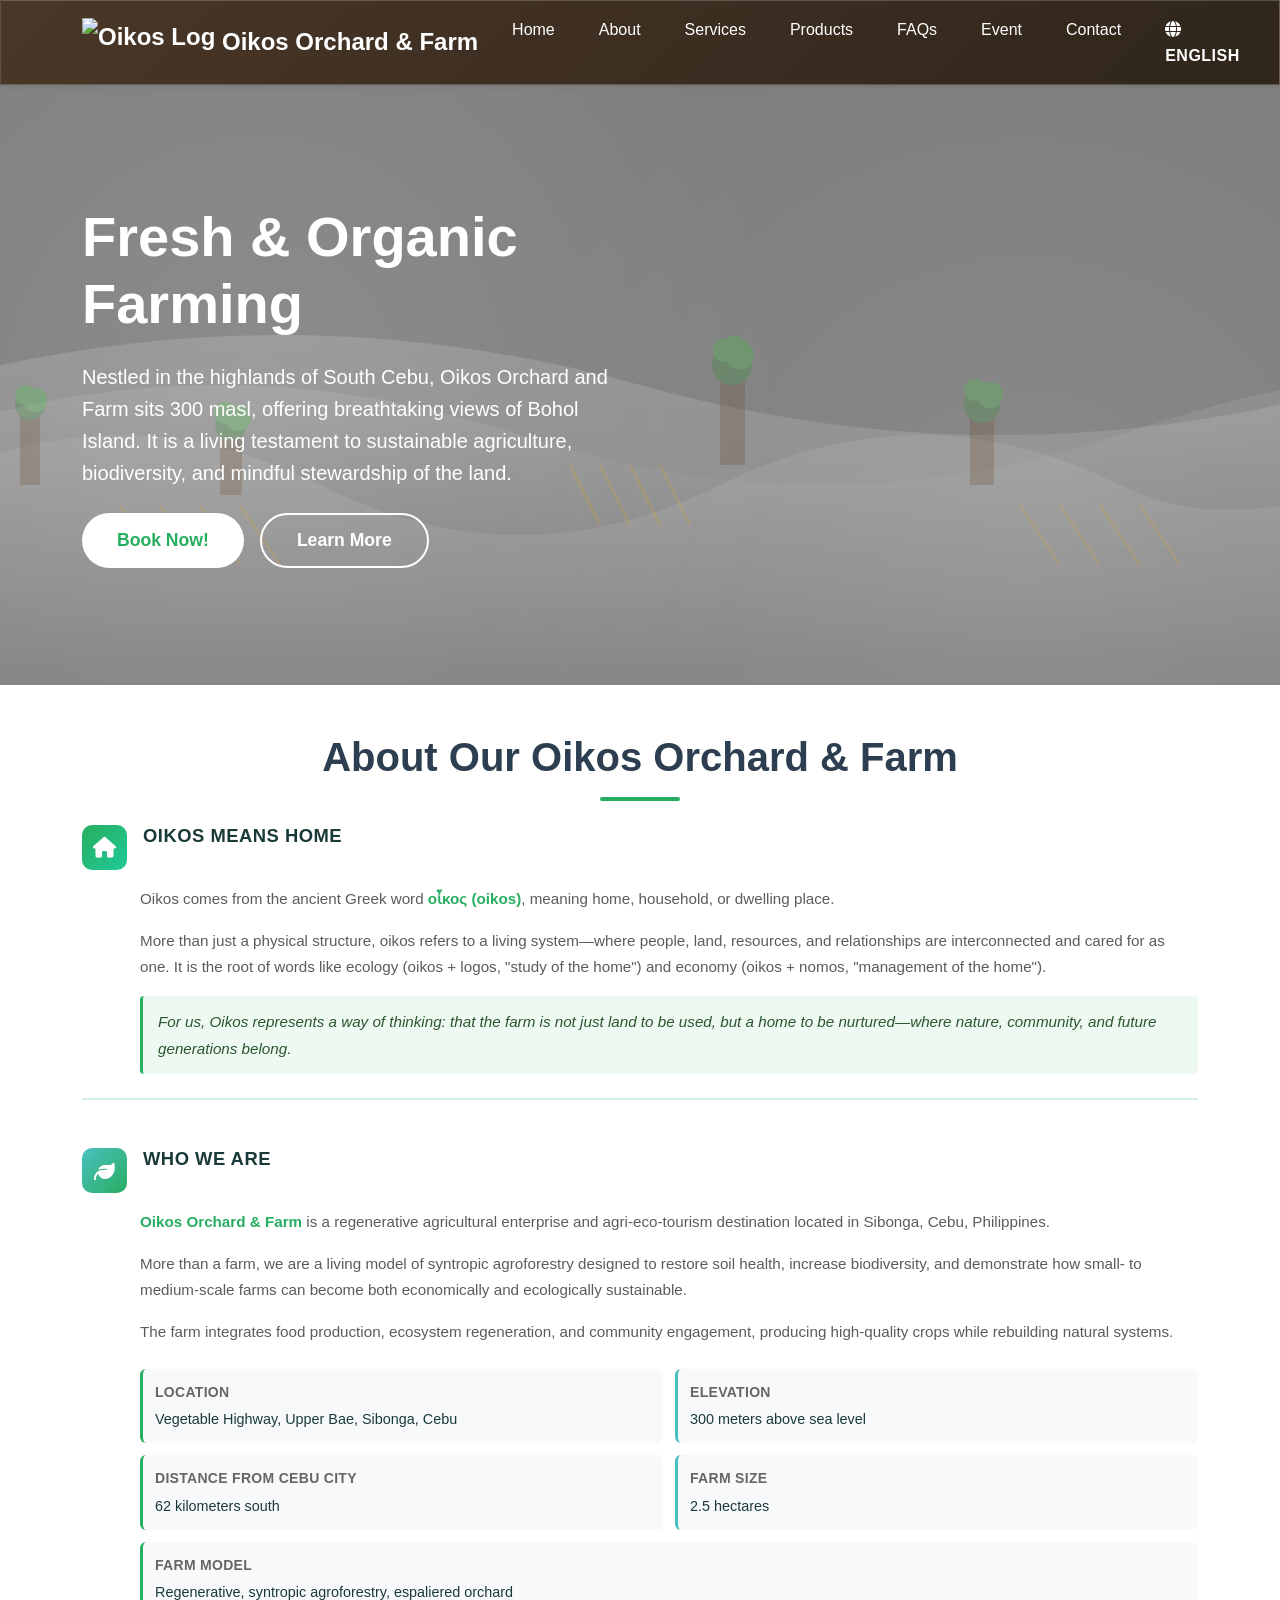
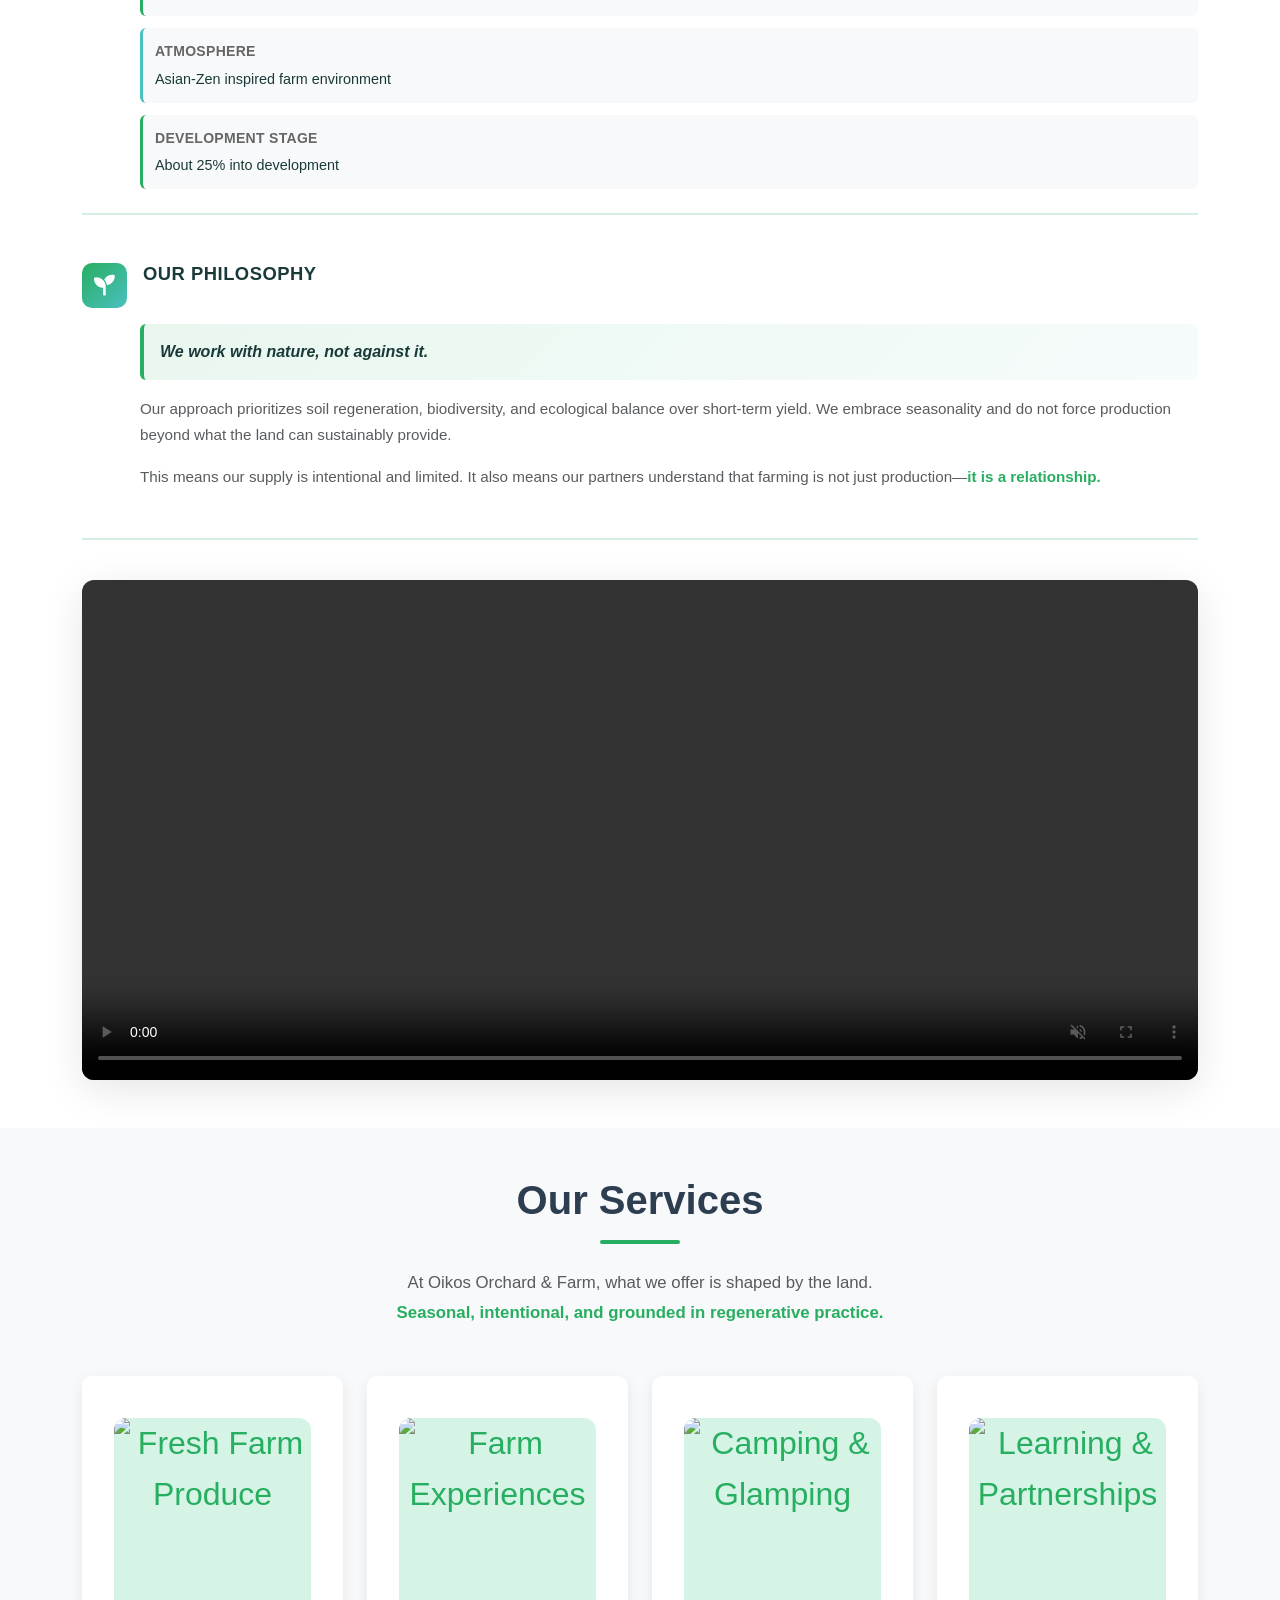
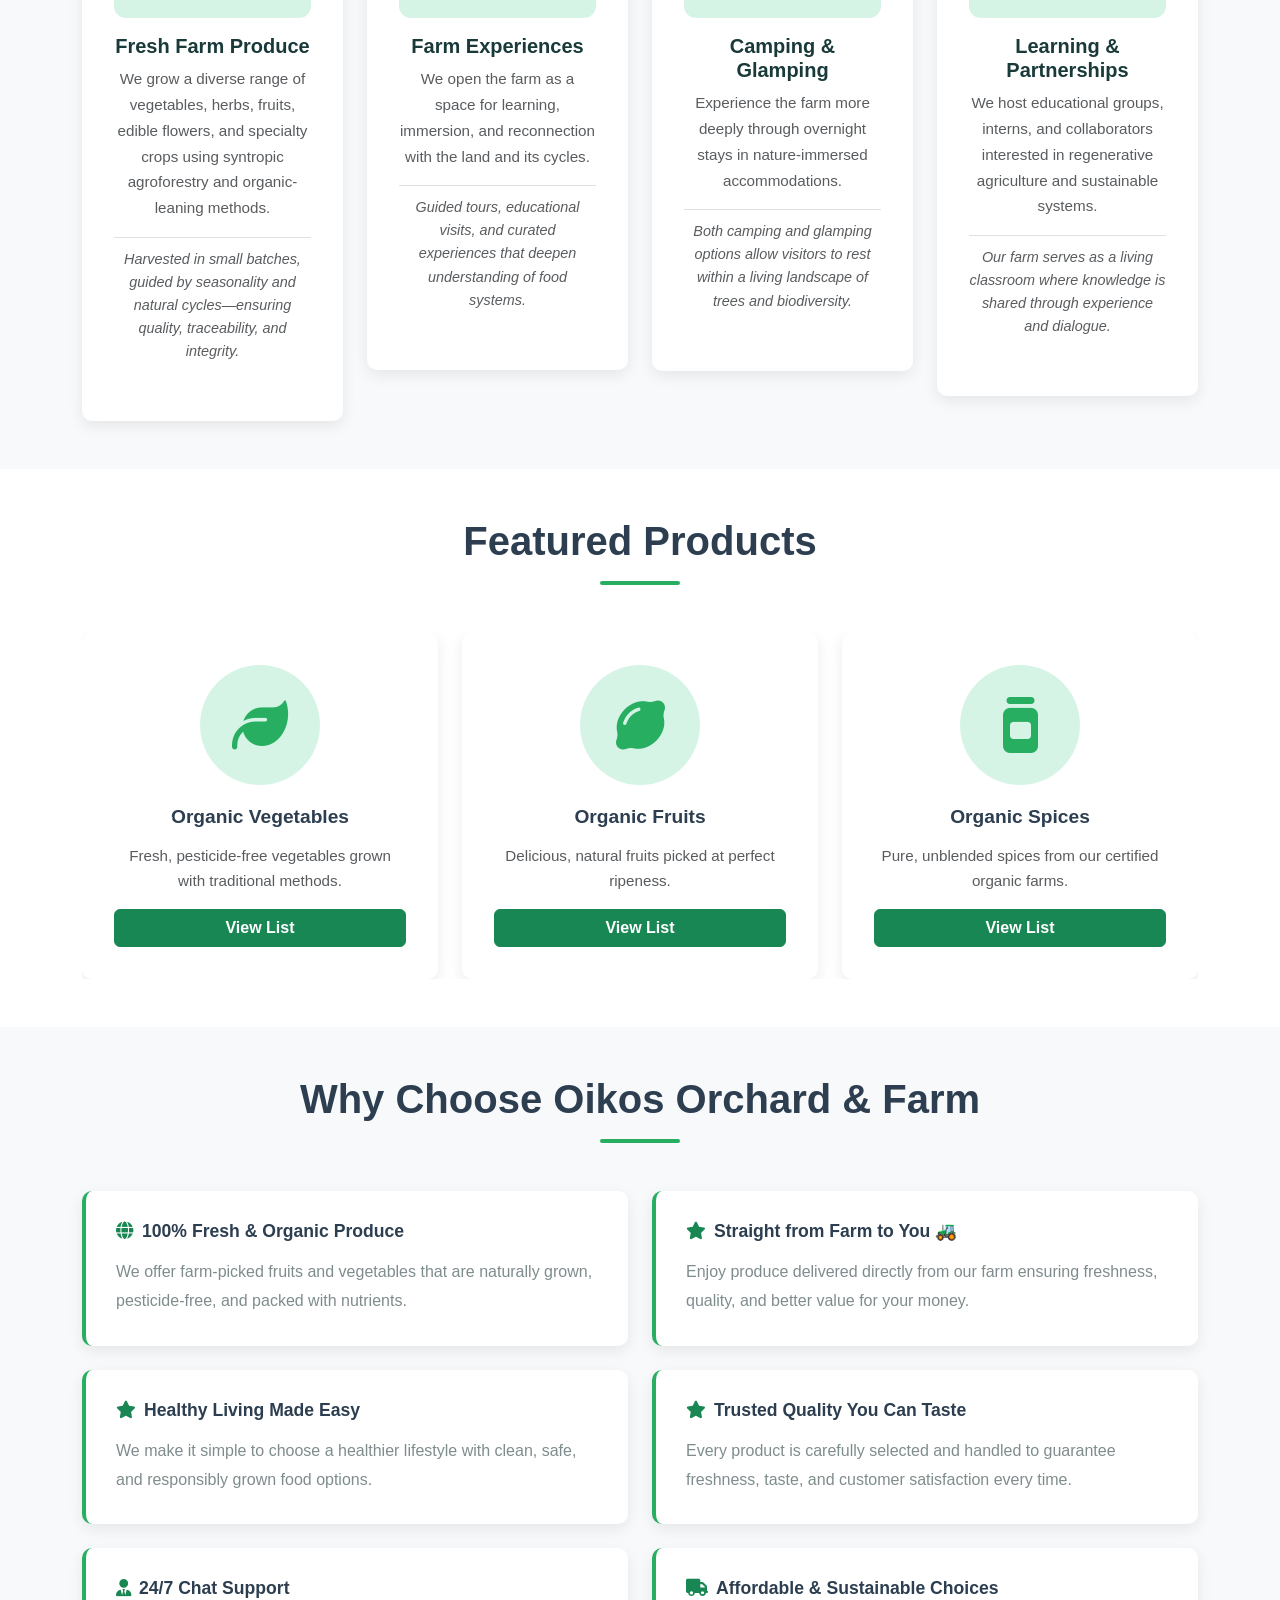
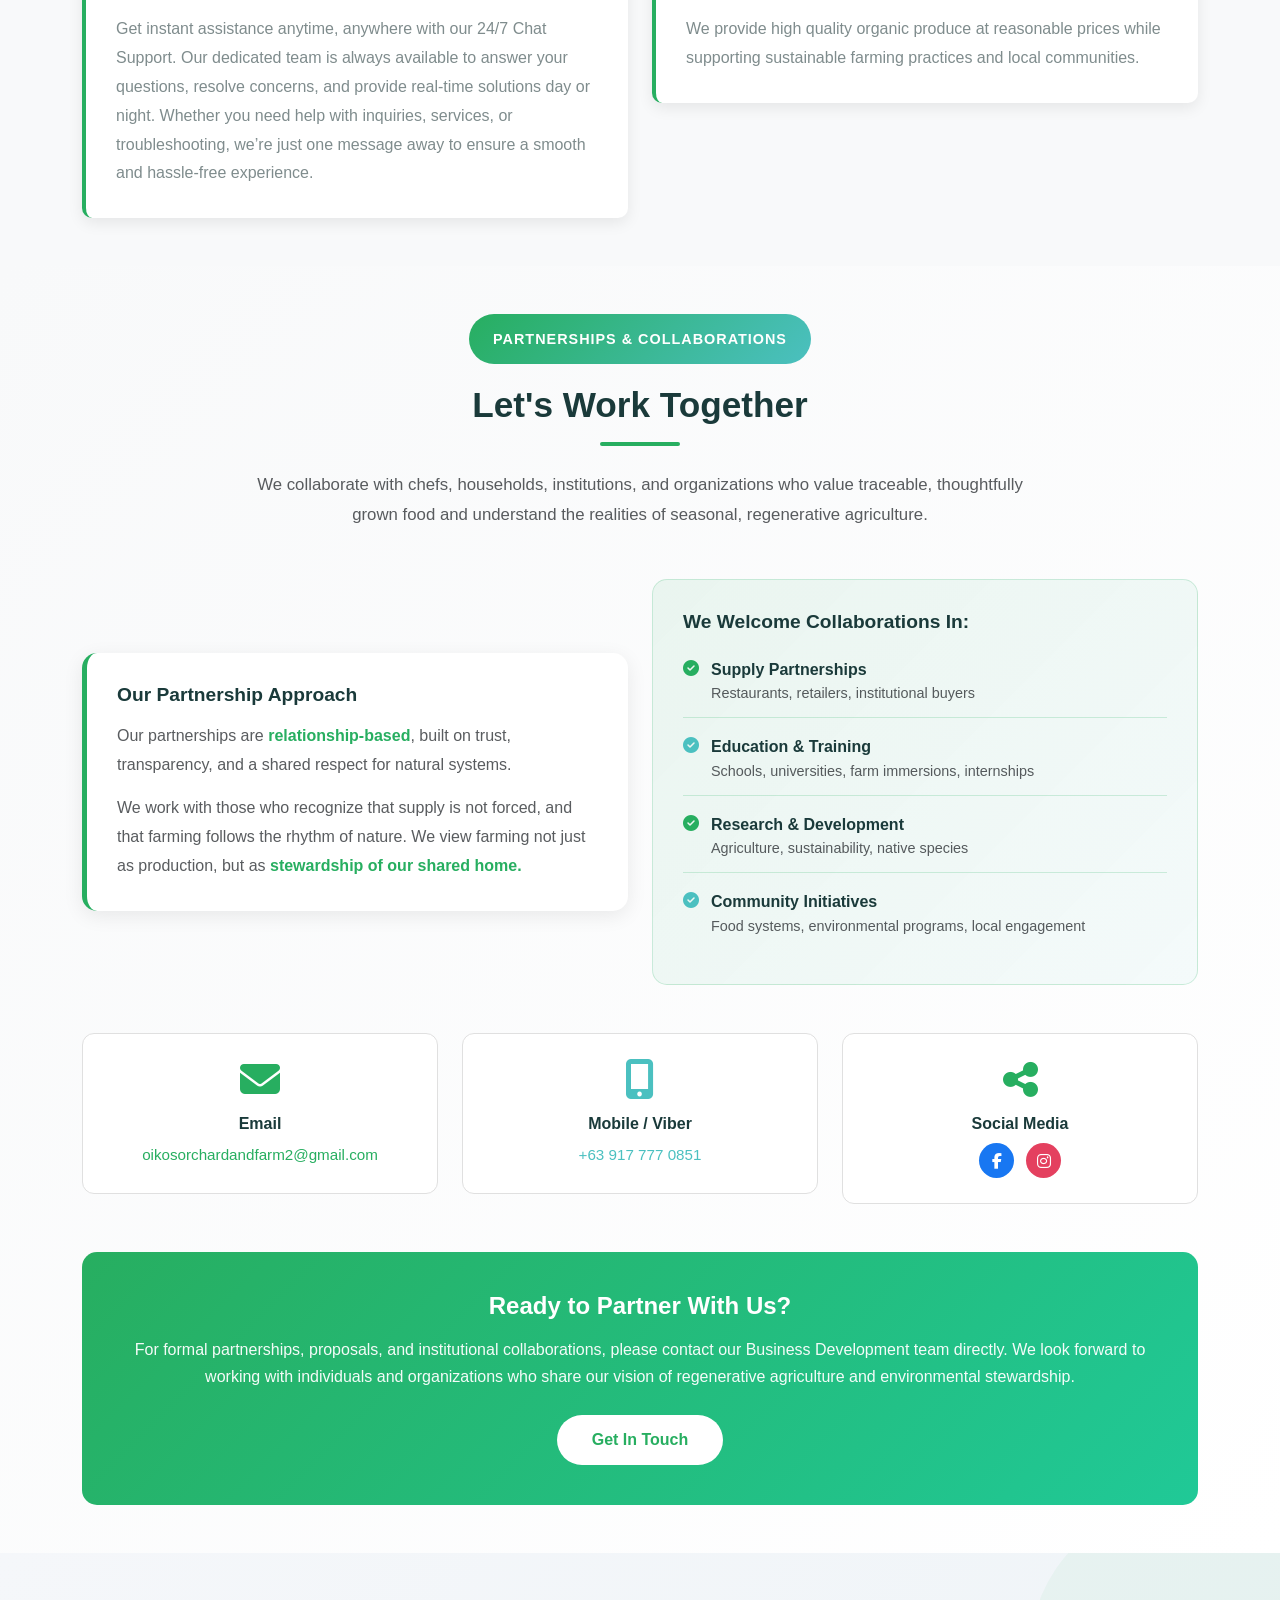
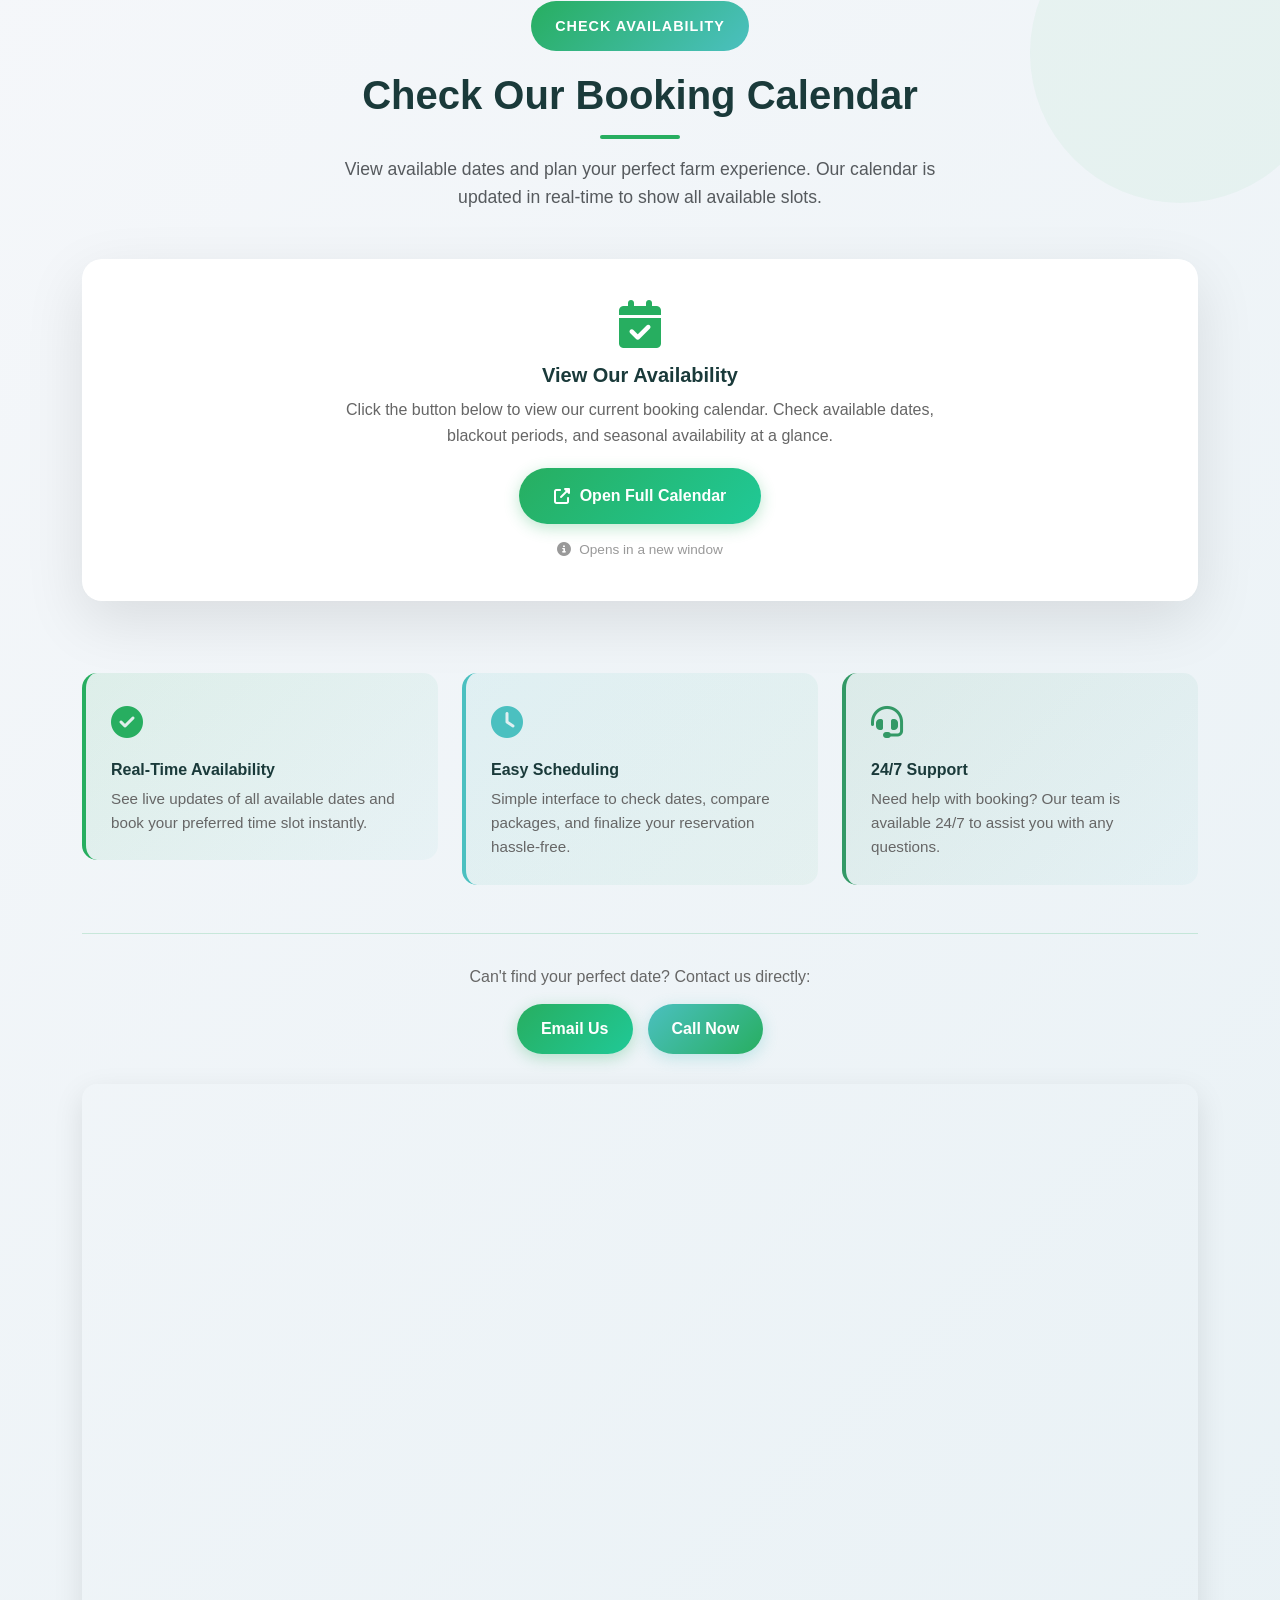
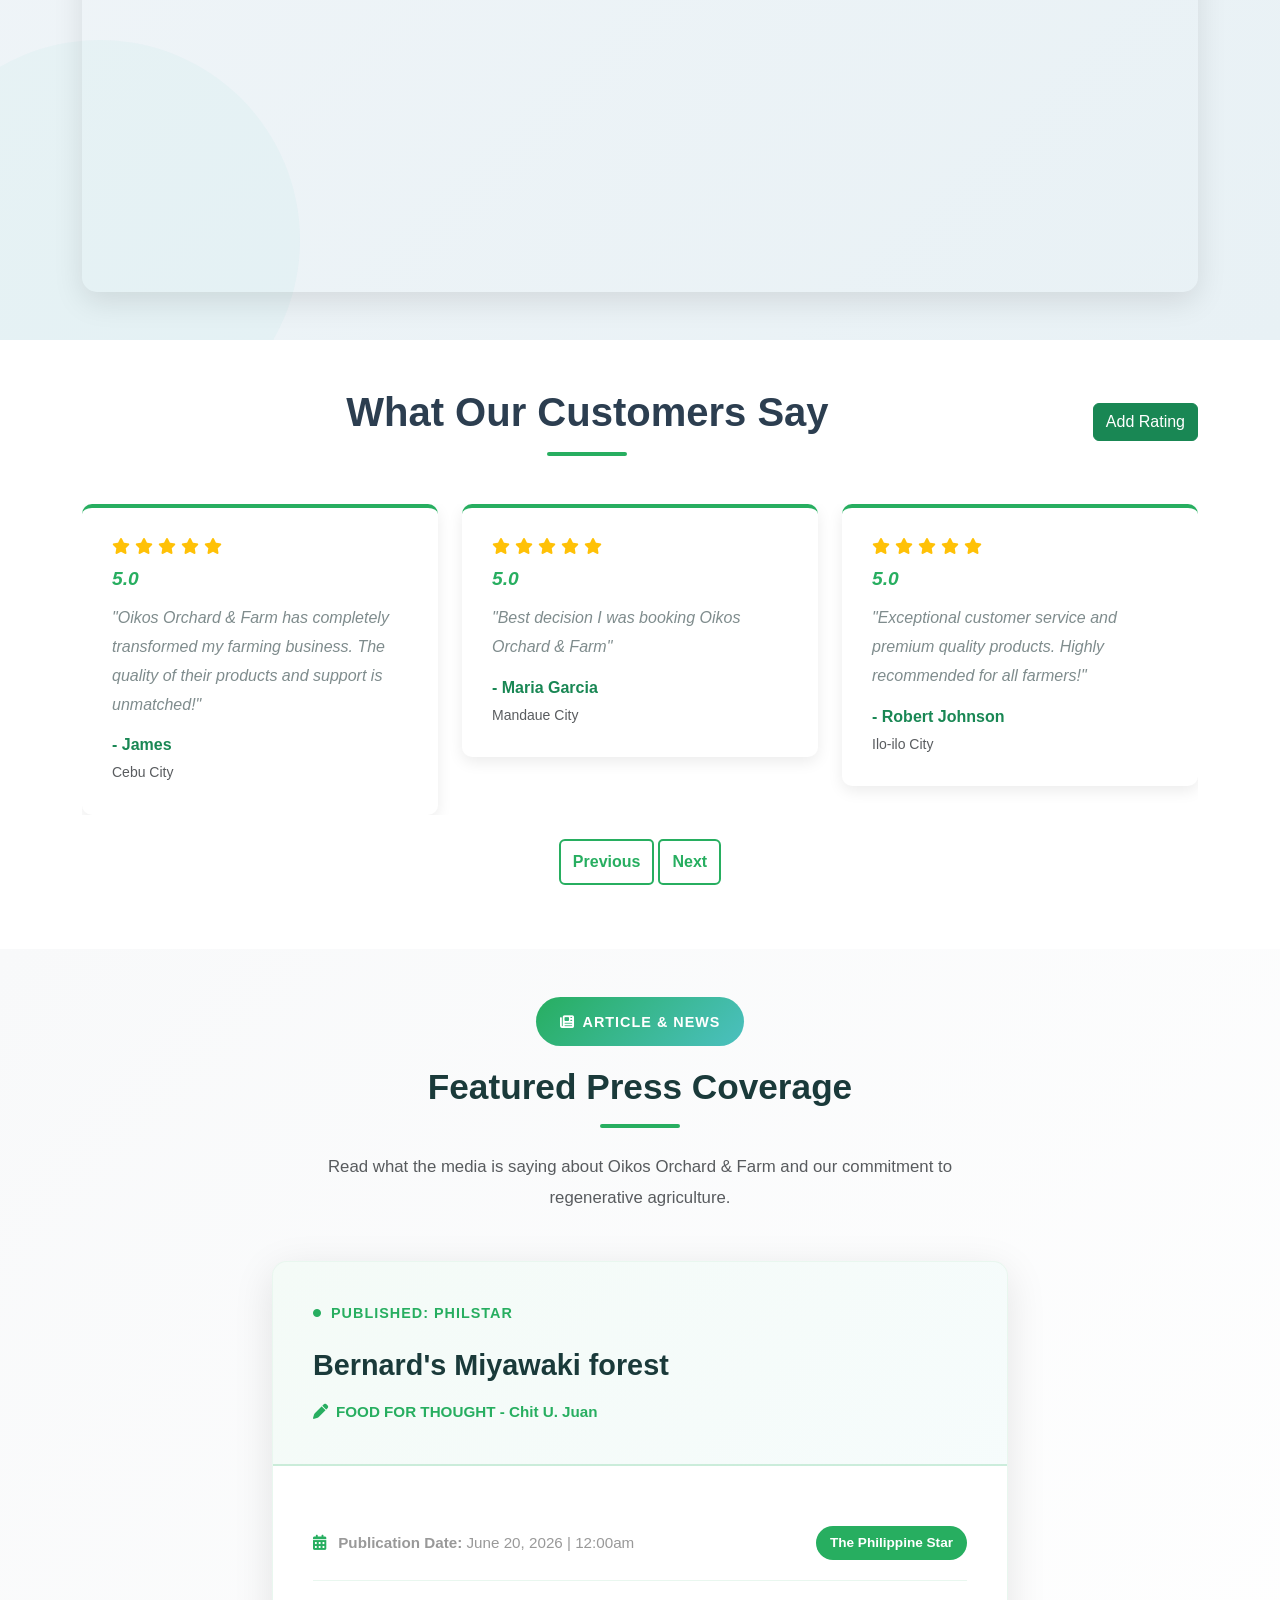
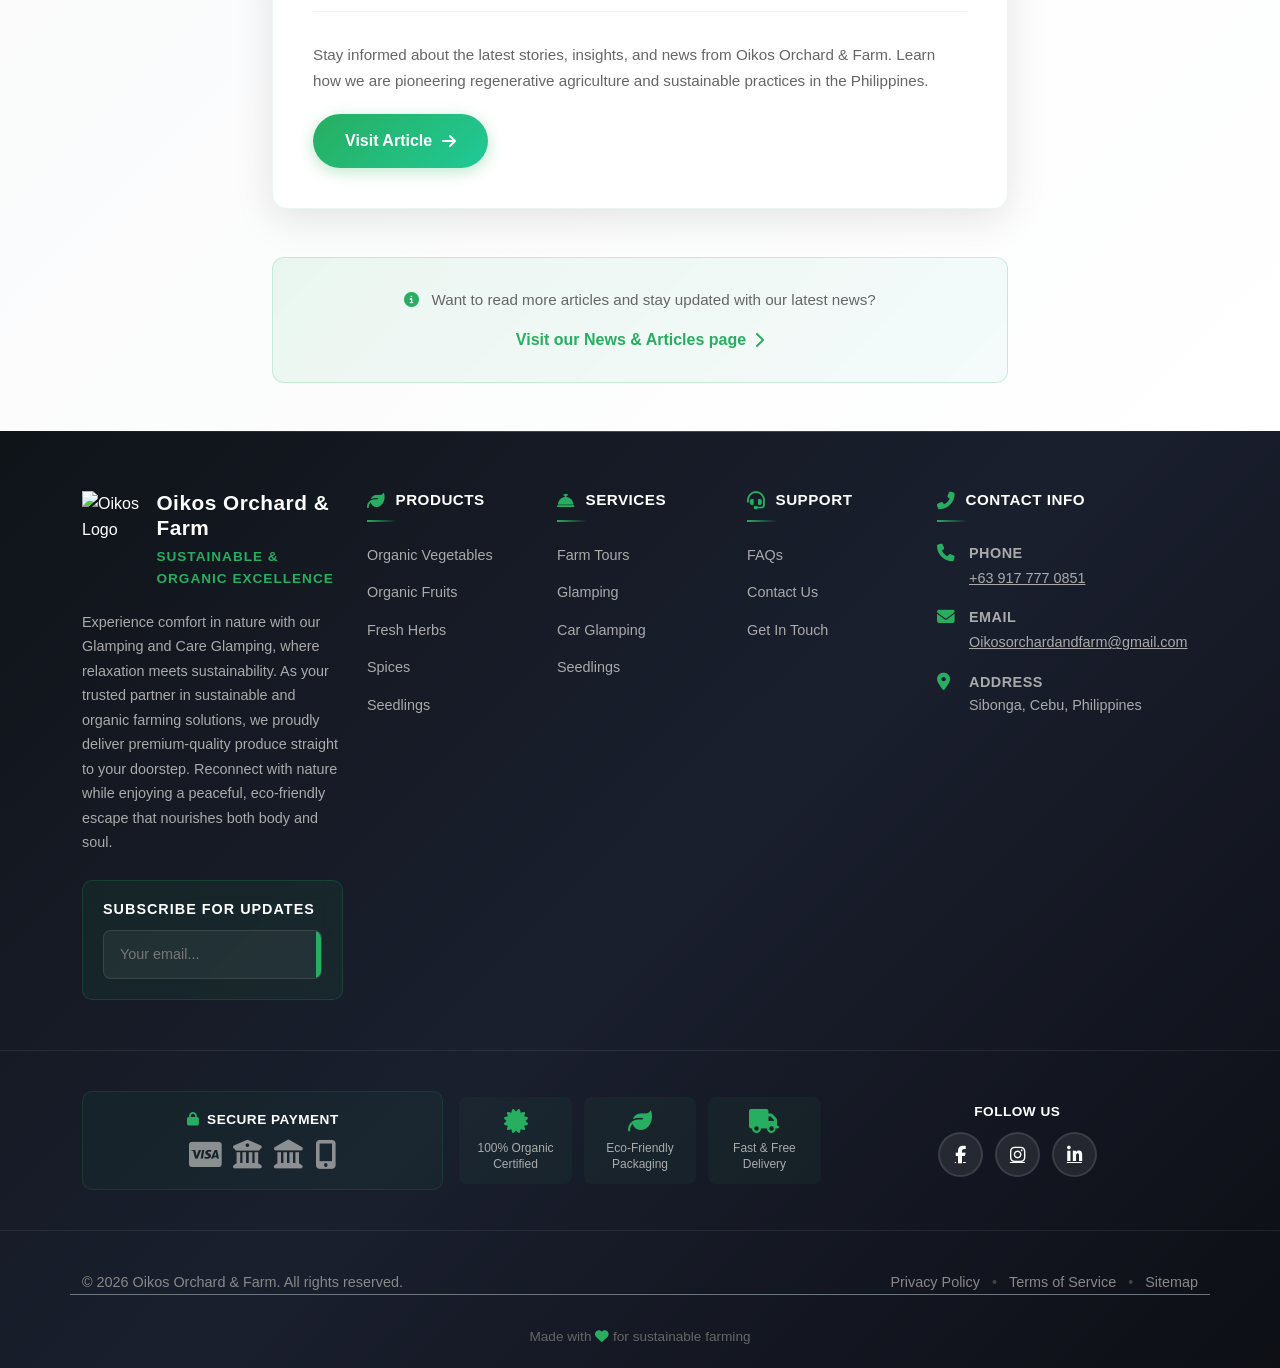
==== commit 262fd58c: "1" ====
--- a/index.html
+++ b/index.html
@@ -3,13 +3,230 @@
 <head>
     <meta charset="UTF-8">
     <meta name="viewport" content="width=device-width, initial-scale=1.0">
-    <title>Oikos Orchard & Farm</title>
+
+    <title>Oikos Orchard and Farm Sibonga Cebu Booking | Glamping, Farm Stay, Camping, Adventure, Eco-Tourism, Nature Retreat</title>
+
+    <!-- SEO Meta -->
+    <meta name="description" content="Oikos Orchard and Farm Sibonga Cebu Booking - Glamping, Farm Stay, Camping, Adventure, Eco-Tourism, Nature Retreat, Family Getaway, Organic Farm Tour, Sustainable Farm Experience. Tourist Spot in Sibonga, South Cebu Weekend Getaway, Outdoor Activities, Orchard Tour, Farm Resort, Reviews, Photos, Rates, Reservations, Contact Number" />
+
+    <meta name="keywords" content="Oikos Orchard and Farm booking, Oikos Orchard and Farm Sibonga booking, Oikos Orchard and Farm rates, Oikos Orchard and Farm Airbnb, Oikos Orchard and Farm Booking.com, Oikos Orchard and Farm glamping, Oikos Orchard and Farm farm stay, Oikos Orchard and Farm overnight stay, Oikos Orchard and Farm contact number, Oikos Orchard and Farm reservation, Oikos Orchard and Farm adventure, Oikos Orchard and Farm camping, Oikos Orchard and Farm glamping Cebu, Oikos Orchard and Farm bonfire, Oikos Orchard and Farm nature retreat, Oikos Orchard and Farm family getaway, Oikos Orchard and Farm farm tour, Oikos Orchard and Farm hiking, Oikos Orchard and Farm orchard tour, Oikos Orchard and Farm outdoor activities, Oikos Orchard and Farm Sibonga, Oikos Orchard and Farm Cebu, things to do in Sibonga, tourist spots in Sibonga, South Cebu farm resorts, best farm stays in Cebu, highlands of South Cebu, Vegetable Highway Sibonga, weekend getaway South Cebu, regenerative farm Cebu, organic farm Cebu, sustainable agriculture Cebu, agroforestry Cebu, native tree farm Cebu, eco tourism Sibonga, biodiversity farm Cebu, farm-to-table Cebu, educational farm Cebu, Oikos Orchard and Farm photos, Oikos Orchard and Farm reviews, Oikos Orchard and Farm Facebook, Oikos Orchard and Farm vlog, Oikos Orchard and Farm drone shots, Oikos Orchard and Farm TikTok, Oikos Orchard and Farm Instagram, Oikos Orchard and Farm wedding venue, Oikos Orchard and Farm events, glamping Sibonga Cebu, farm stay booking Philippines, agri-tourism Cebu, organic farm stay, camping Sibonga, luxury glamping near Cebu, farm experience Sibonga, eco-tourism Cebu, book farm stay, Sibonga vacation rental, sustainable agriculture tour, agri-eco-tourism Philippines, farm booking Sibonga, glamping Philippines, hotel booking, resort booking, accommodation booking, vacation rental booking, Airbnb booking, Booking.com reservations, travel booking, holiday packages, staycation deals, last minute hotel deals, weekend getaway booking, family resort booking, beach resort booking, mountain resort booking, glamping booking, camping reservations, event venue booking, wedding venue booking, tour package booking, adventure tour booking, Cebu hotel booking, South Cebu resort booking, cheap hotels near me, best resorts near me, Sibonga Cebu booking, Oikos Orchard and Farm Sibonga Cebu" />
+    <meta name="robots" content="index, follow" />
+
+    <link rel="canonical" href="https://oikosof.netlify.app/" />
+
+    <!-- Helps Google understand page better -->
+    <meta name="author" content="Oikos Orchard & Farm" />
+    <meta name="language" content="English" />
     
+    <!-- Geo-targeting for local SEO -->
+    <meta name="geo.placename" content="Sibonga, Cebu, Philippines" />
+    <meta name="geo.region" content="PH-CEB" />
+    <meta name="geo.position" content="10.0194;124.0103" />
+    <meta name="ICBM" content="10.0194, 124.0103" />
+
+    <!-- Open Graph (Facebook / Messenger / LinkedIn) -->
+    <meta property="og:title" content="Glamping & Farm Stay Bookings in Sibonga, Cebu - Oikos Orchard & Farm" />
+    <meta property="og:description" content="Book luxury glamping and authentic farm stays in Sibonga, Cebu. Eco-tourism, farm experiences, and sustainable agriculture tours. Perfect for couples, families & groups." />
+    <meta property="og:url" content="https://oikosof.netlify.app/" />
+    <meta property="og:type" content="website" />
+    <meta property="og:image" content="https://oikosof.netlify.app/assets/images/OikosOF.png" />
+
+    <!-- Twitter Card -->
+    <meta name="twitter:card" content="summary_large_image" />
+    <meta name="twitter:title" content="Book Glamping in Sibonga Cebu | Farm Stay Philippines" />
+    <meta name="twitter:description" content="Luxury glamping and authentic farm experiences in Sibonga, Cebu. Book your eco-tourism adventure now. Affordable rates for all group sizes." />
+    <meta name="twitter:image" content="https://oikosof.netlify.app/assets/images/OikosOF.png" />
+
+    <!-- Google Search Console Verification -->
+    <meta name="google-site-verification" content="ayOIaQ-vlYb3F9QKULVIUJIDj6Ic-XMSsTCMqeq9ES4" />
+
     <!-- Favicon -->
     <link rel="icon" type="image/png" href="./assets/images/OikosOF.png"/>
+
+    <!-- Performance hint -->
+    <link rel="preconnect" href="https://cdnjs.cloudflare.com" />
+    <link rel="preconnect" href="https://fonts.googleapis.com" />
+
+    <!-- CSS -->
     <link href="https://cdnjs.cloudflare.com/ajax/libs/bootstrap/5.3.0/css/bootstrap.min.css" rel="stylesheet">
     <link rel="stylesheet" href="https://cdnjs.cloudflare.com/ajax/libs/font-awesome/6.4.0/css/all.min.css">
     <link rel="stylesheet" href="assets/css/styles.css">
+    <link rel="icon" type="image/png" href="./assets/images/oikos (1).jpg">
+    
+    <!-- JSON-LD Structured Data for SEO -->
+    <script type="application/ld+json">
+    {
+      "@context": "https://schema.org",
+      "@type": "LocalBusiness",
+      "name": "Oikos Orchard & Farm",
+      "image": "https://oikosof.netlify.app/assets/images/OikosOF.png",
+      "description": "Regenerative agricultural enterprise and agri-eco-tourism destination in Sibonga, Cebu, Philippines. Offering farm stays, glamping, farm experiences, and organic produce.",
+      "url": "https://oikosof.netlify.app",
+      "telephone": "+63 917 777 0851",
+      "email": "Oikosorchardandfarm@gmail.com",
+      "address": {
+        "@type": "PostalAddress",
+        "streetAddress": "Vegetable Highway, Upper Bae",
+        "addressLocality": "Sibonga",
+        "addressRegion": "Cebu",
+        "postalCode": "6020",
+        "addressCountry": "PH"
+      },
+      "geo": {
+        "@type": "GeoCoordinates",
+        "latitude": "10.0194",
+        "longitude": "124.0103"
+      },
+      "openingHoursSpecification": {
+        "@type": "OpeningHoursSpecification",
+        "dayOfWeek": ["Monday", "Tuesday", "Wednesday", "Thursday", "Friday", "Saturday", "Sunday"],
+        "opens": "08:00",
+        "closes": "18:00"
+      },
+      "priceRange": "$$",
+      "areaServed": ["Cebu", "Philippines"],
+      "sameAs": [
+        "https://www.facebook.com/profile.php?id=100083203516620",
+        "https://www.instagram.com/oiko.sorchardandfarm/",
+        "https://www.linkedin.com/in/oikosorchard-andfarm-680b713aa/"
+      ],
+      "aggregateRating": {
+        "@type": "AggregateRating",
+        "ratingValue": "5.0",
+        "reviewCount": "3"
+      },
+      "offers": {
+        "@type": "AggregateOffer",
+        "priceCurrency": "PHP",
+        "lowPrice": "2500",
+        "highPrice": "15000",
+        "availability": "https://schema.org/InStock",
+        "url": "https://oikosof.netlify.app/#services"
+      },
+      "serviceType": ["Glamping", "Farm Stay", "Agri-tourism", "Farm Tours", "Organic Produce"],
+      "amenityFeature": [
+        {
+          "@type": "LocationFeatureSpecification",
+          "name": "Farm Tours"
+        },
+        {
+          "@type": "LocationFeatureSpecification",
+          "name": "Glamping Tents"
+        },
+        {
+          "@type": "LocationFeatureSpecification",
+          "name": "Car Glamping"
+        },
+        {
+          "@type": "LocationFeatureSpecification",
+          "name": "Organic Produce"
+        },
+        {
+          "@type": "LocationFeatureSpecification",
+          "name": "Eco-friendly"
+        }
+      ]
+    }
+    </script>
+
+    <script type="application/ld+json">
+    {
+      "@context": "https://schema.org",
+      "@type": "BreadcrumbList",
+      "itemListElement": [
+        {
+          "@type": "ListItem",
+          "position": 1,
+          "name": "Home",
+          "item": "https://oikosof.netlify.app/"
+        },
+        {
+          "@type": "ListItem",
+          "position": 2,
+          "name": "Book Now",
+          "item": "https://oikosof.netlify.app/#home"
+        },
+        {
+          "@type": "ListItem",
+          "position": 3,
+          "name": "About",
+          "item": "https://oikosof.netlify.app/#about"
+        },
+        {
+          "@type": "ListItem",
+          "position": 4,
+          "name": "Services",
+          "item": "https://oikosof.netlify.app/#services"
+        }
+      ]
+    }
+    </script>
+
+    <script type="application/ld+json">
+    {
+      "@context": "https://schema.org",
+      "@type": "LodgingBusiness",
+      "name": "Oikos Orchard & Farm - Glamping & Farm Stay",
+      "description": "Glamping and farm stay accommodation in Sibonga, Cebu. Offering luxury camping, farm experiences, eco-tourism, and sustainable agriculture tours.",
+      "url": "https://oikosof.netlify.app",
+      "image": "https://oikosof.netlify.app/assets/images/OikosOF.png",
+      "telephone": "+63 917 777 0851",
+      "email": "Oikosorchardandfarm@gmail.com",
+      "address": {
+        "@type": "PostalAddress",
+        "streetAddress": "Vegetable Highway, Upper Bae",
+        "addressLocality": "Sibonga",
+        "addressRegion": "Cebu",
+        "postalCode": "6020",
+        "addressCountry": "PH"
+      },
+      "priceRange": "₱2,500-₱15,000",
+      "petsAllowed": true,
+      "checkinTime": "14:00",
+      "checkoutTime": "11:00",
+      "accommodationType": ["Glamping Tents", "Luxury Camping", "Farm Stay", "Overnight Stay"],
+      "amenities": [
+        {
+          "@type": "LocationFeatureSpecification",
+          "name": "Free Wi-Fi"
+        },
+        {
+          "@type": "LocationFeatureSpecification",
+          "name": "Farm Tours"
+        },
+        {
+          "@type": "LocationFeatureSpecification",
+          "name": "Bonfire"
+        },
+        {
+          "@type": "LocationFeatureSpecification",
+          "name": "Outdoor Activities"
+        },
+        {
+          "@type": "LocationFeatureSpecification",
+          "name": "Organic Meals"
+        },
+        {
+          "@type": "LocationFeatureSpecification",
+          "name": "Hiking Trails"
+        },
+        {
+          "@type": "LocationFeatureSpecification",
+          "name": "Nature Retreat"
+        },
+        {
+          "@type": "LocationFeatureSpecification",
+          "name": "Family-Friendly"
+        }
+      ],
+      "starRating": {
+        "@type": "Rating",
+        "ratingValue": "5.0"
+      },
+      "availableLanguage": ["en", "fil"]
+    }
+    </script>
+
 </head>
 <body>
     <!--Start of Tawk.to Script-->
@@ -724,6 +941,85 @@
         </div>
     </section>
 
+    <!-- Article News Section -->
+    <section class="py-5" style="background: linear-gradient(135deg, #f8f9fa 0%, #ffffff 100%);">
+        <div class="container">
+            <!-- Section Header -->
+            <div class="text-center mb-5">
+                <div style="display: inline-block; background: linear-gradient(135deg, #27ae60 0%, #4bc0c0 100%); padding: 12px 24px; border-radius: 50px; margin-bottom: 20px;">
+                    <span style="color: white; font-weight: 600; font-size: 0.9rem; text-transform: uppercase; letter-spacing: 1px;">
+                        <i class="fas fa-newspaper me-2"></i>Article & News
+                    </span>
+                </div>
+                <h2 class="section-title mb-4" style="font-size: 2.2rem; color: #1a3a3a; font-weight: 700;">Featured Press Coverage</h2>
+                <p class="lead text-muted" style="max-width: 700px; margin: 0 auto; font-size: 1.05rem; line-height: 1.8; color: #555;">
+                    Read what the media is saying about Oikos Orchard & Farm and our commitment to regenerative agriculture.
+                </p>
+            </div>
+
+            <!-- Article News Card -->
+            <div class="row">
+                <div class="col-lg-8 mx-auto">
+                    <div style="background: white; border-radius: 15px; overflow: hidden; box-shadow: 0 10px 40px rgba(0, 0, 0, 0.1); transition: all 0.3s ease; border: 1px solid rgba(39, 174, 96, 0.1);">
+                        <!-- Article Header -->
+                        <div style="padding: 40px; background: linear-gradient(135deg, rgba(39, 174, 96, 0.05) 0%, rgba(75, 192, 192, 0.05) 100%); border-bottom: 2px solid rgba(39, 174, 96, 0.2);">
+                            <div style="display: flex; align-items: center; gap: 10px; margin-bottom: 20px;">
+                                <i class="fas fa-circle" style="font-size: 0.5rem; color: #27ae60;"></i>
+                                <span style="color: #27ae60; font-weight: 700; font-size: 0.9rem; text-transform: uppercase; letter-spacing: 1px;">Published: Philstar</span>
+                            </div>
+                            <h3 style="color: #1a3a3a; font-weight: 700; font-size: 1.8rem; line-height: 1.4; margin: 0 0 15px 0;">Bernard's Miyawaki forest</h3>
+                            <div style="display: flex; align-items: center; gap: 15px; color: #666; font-size: 0.95rem;">
+                                <span style="color: #27ae60; font-weight: 600;">
+                                    <i class="fas fa-pen me-2"></i>FOOD FOR THOUGHT - Chit U. Juan
+                                </span>
+                            </div>
+                        </div>
+
+                        <!-- Article Content -->
+                        <div style="padding: 40px;">
+                            <div style="display: flex; align-items: center; justify-content: space-between; flex-wrap: wrap; gap: 20px; padding: 20px 0; border-bottom: 1px solid rgba(39, 174, 96, 0.1);">
+                                <div>
+                                    <p style="color: #999; font-size: 0.95rem; margin: 0;">
+                                        <i class="fas fa-calendar-alt me-2" style="color: #27ae60;"></i>
+                                        <strong>Publication Date:</strong> June 20, 2026 | 12:00am
+                                    </p>
+                                </div>
+                                <span style="background: #27ae60; color: white; padding: 6px 14px; border-radius: 20px; font-size: 0.85rem; font-weight: 600;">The Philippine Star</span>
+                            </div>
+
+                            <!-- Article Footer with CTA -->
+                            <div style="margin-top: 30px; padding-top: 30px; border-top: 1px solid rgba(39, 174, 96, 0.1);">
+                                <p style="color: #666; margin-bottom: 20px; line-height: 1.7; font-size: 0.95rem;">
+                                    Stay informed about the latest stories, insights, and news from Oikos Orchard & Farm. Learn how we are pioneering regenerative agriculture and sustainable practices in the Philippines.
+                                </p>
+                                <a href="https://www.philstar.com/opinion/2026/06/20/2536446/bernards-miyawaki-forest?fbclid=IwY2xjawSoFaBleHRuA2FlbQIxMABicmlkETE4bktzVmF5SzBJMDdINjhWc3J0YwZhcHBfaWQQMjIyMDM5MTc4ODIwMDg5MgABHuIE5BKA2n5uUXKAIG_TntIXR75IXiP2MmhDHfRmZnBrXpcGLmTPlL4voIm1_aem_T_gRn5SyoclMiN_FsWggBw" style="display: inline-flex; align-items: center; gap: 10px; background: linear-gradient(135deg, #27ae60 0%, #20c997 100%); color: white; padding: 14px 32px; border-radius: 50px; text-decoration: none; font-weight: 600; transition: all 0.3s ease; box-shadow: 0 4px 15px rgba(39, 174, 96, 0.3);">
+                                    <span>Visit Article</span>
+                                    <i class="fas fa-arrow-right"></i>
+                                </a>
+                            </div>
+                        </div>
+                    </div>
+                </div>
+            </div>
+
+            <!-- Additional News Link -->
+            <div class="row mt-5">
+                <div class="col-lg-8 mx-auto">
+                    <div style="text-align: center; padding: 30px; background: linear-gradient(135deg, rgba(39, 174, 96, 0.08) 0%, rgba(75, 192, 192, 0.05) 100%); border-radius: 12px; border: 1px solid rgba(39, 174, 96, 0.2);">
+                        <p style="color: #666; margin-bottom: 15px; font-size: 0.95rem;">
+                            <i class="fas fa-info-circle me-2" style="color: #27ae60;"></i>
+                            Want to read more articles and stay updated with our latest news?
+                        </p>
+                        <a href="./articlenews.html" style="color: #27ae60; text-decoration: none; font-weight: 600; display: inline-flex; align-items: center; gap: 8px;">
+                            Visit our News & Articles page
+                            <i class="fas fa-chevron-right"></i>
+                        </a>
+                    </div>
+                </div>
+            </div>
+        </div>
+    </section>
+
     <!-- Footer -->
     <footer class="modern-footer">
         <!-- Top Footer Section -->
@@ -1674,4 +1970,3 @@
     </script>
 </body>
 </html>
-
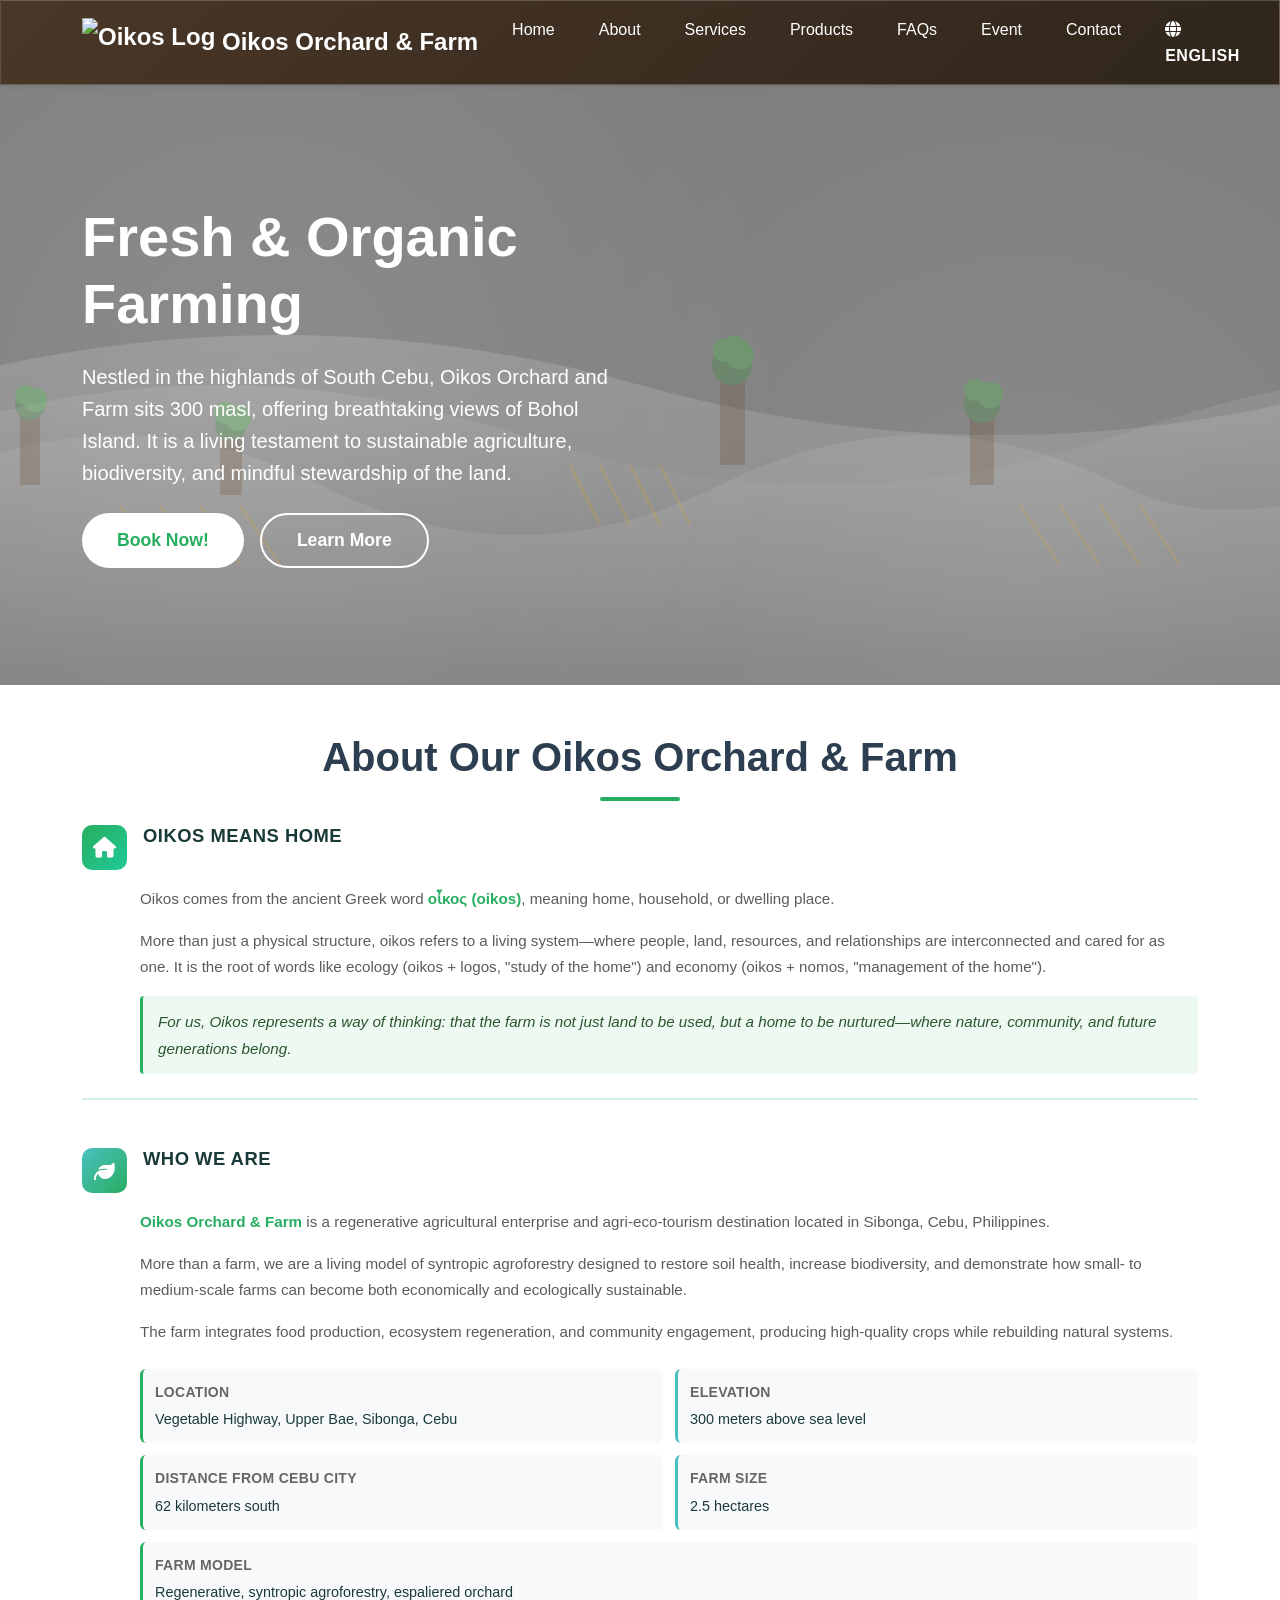
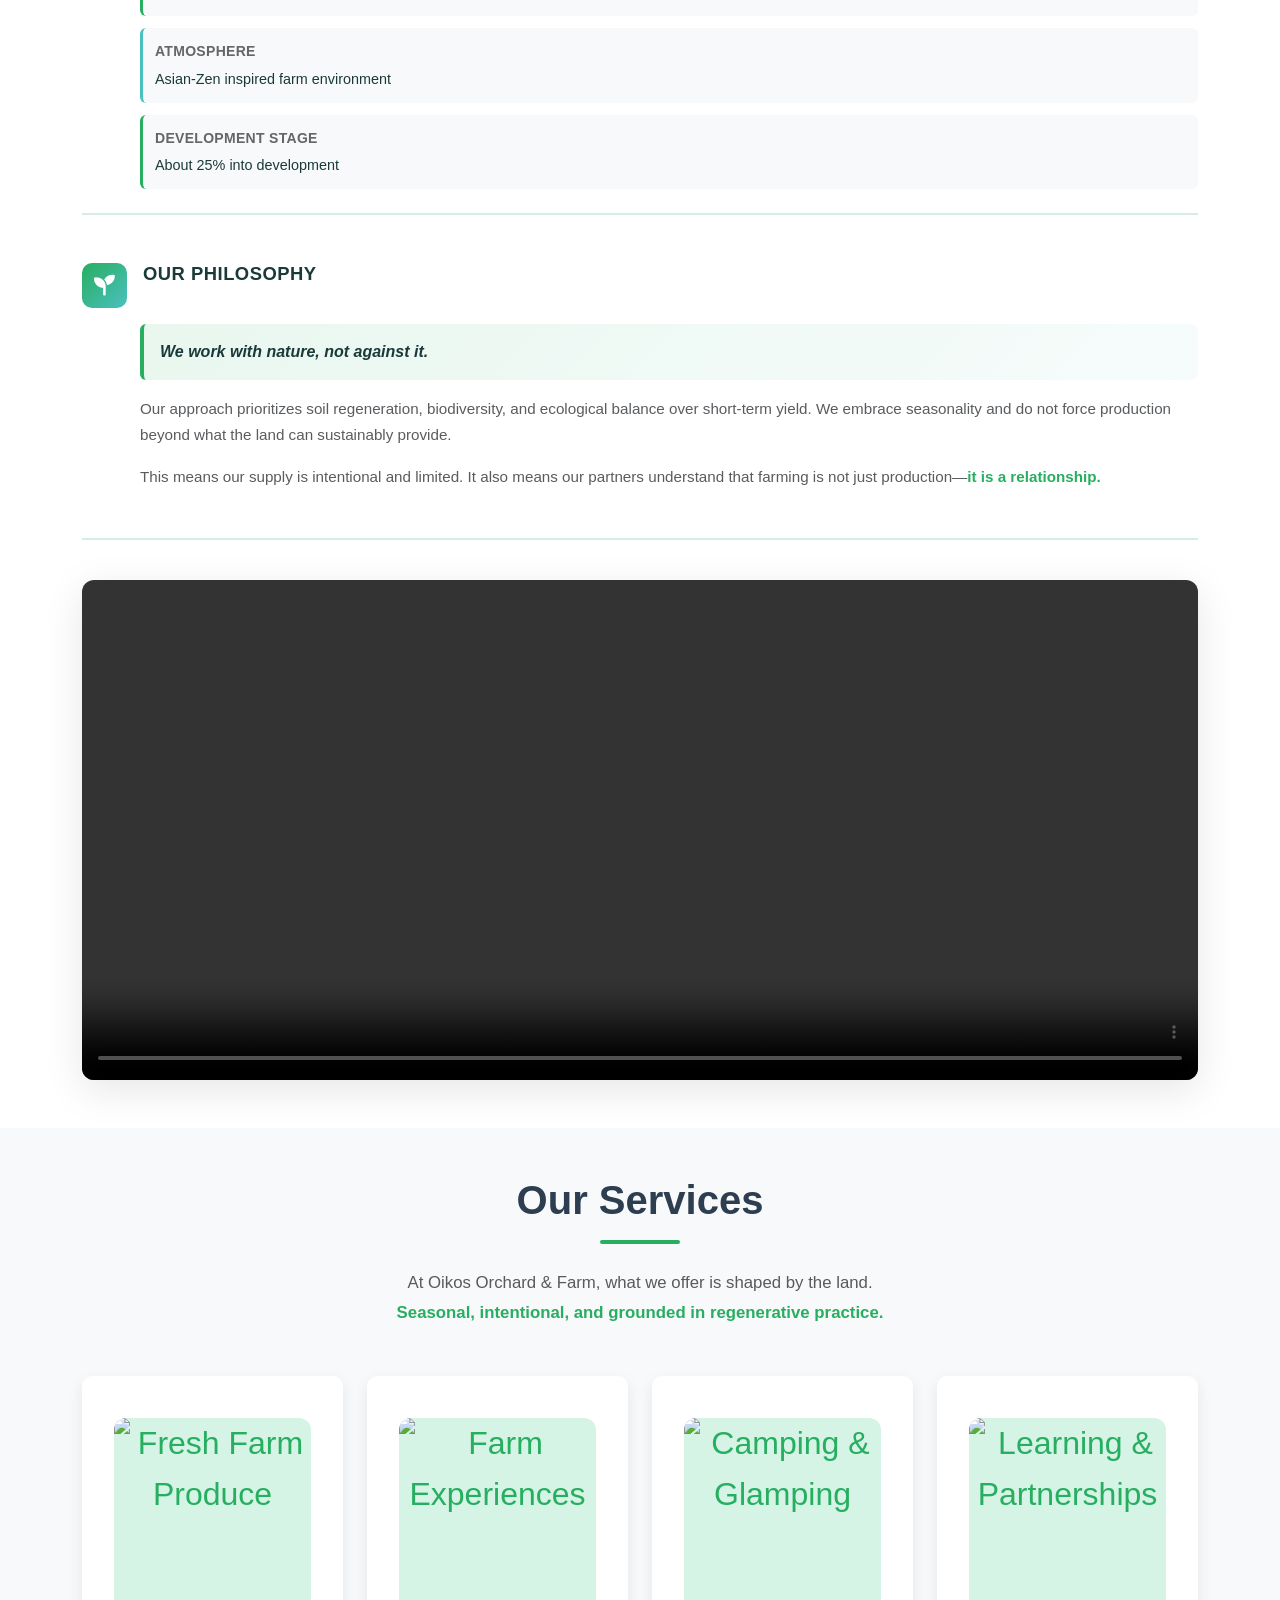
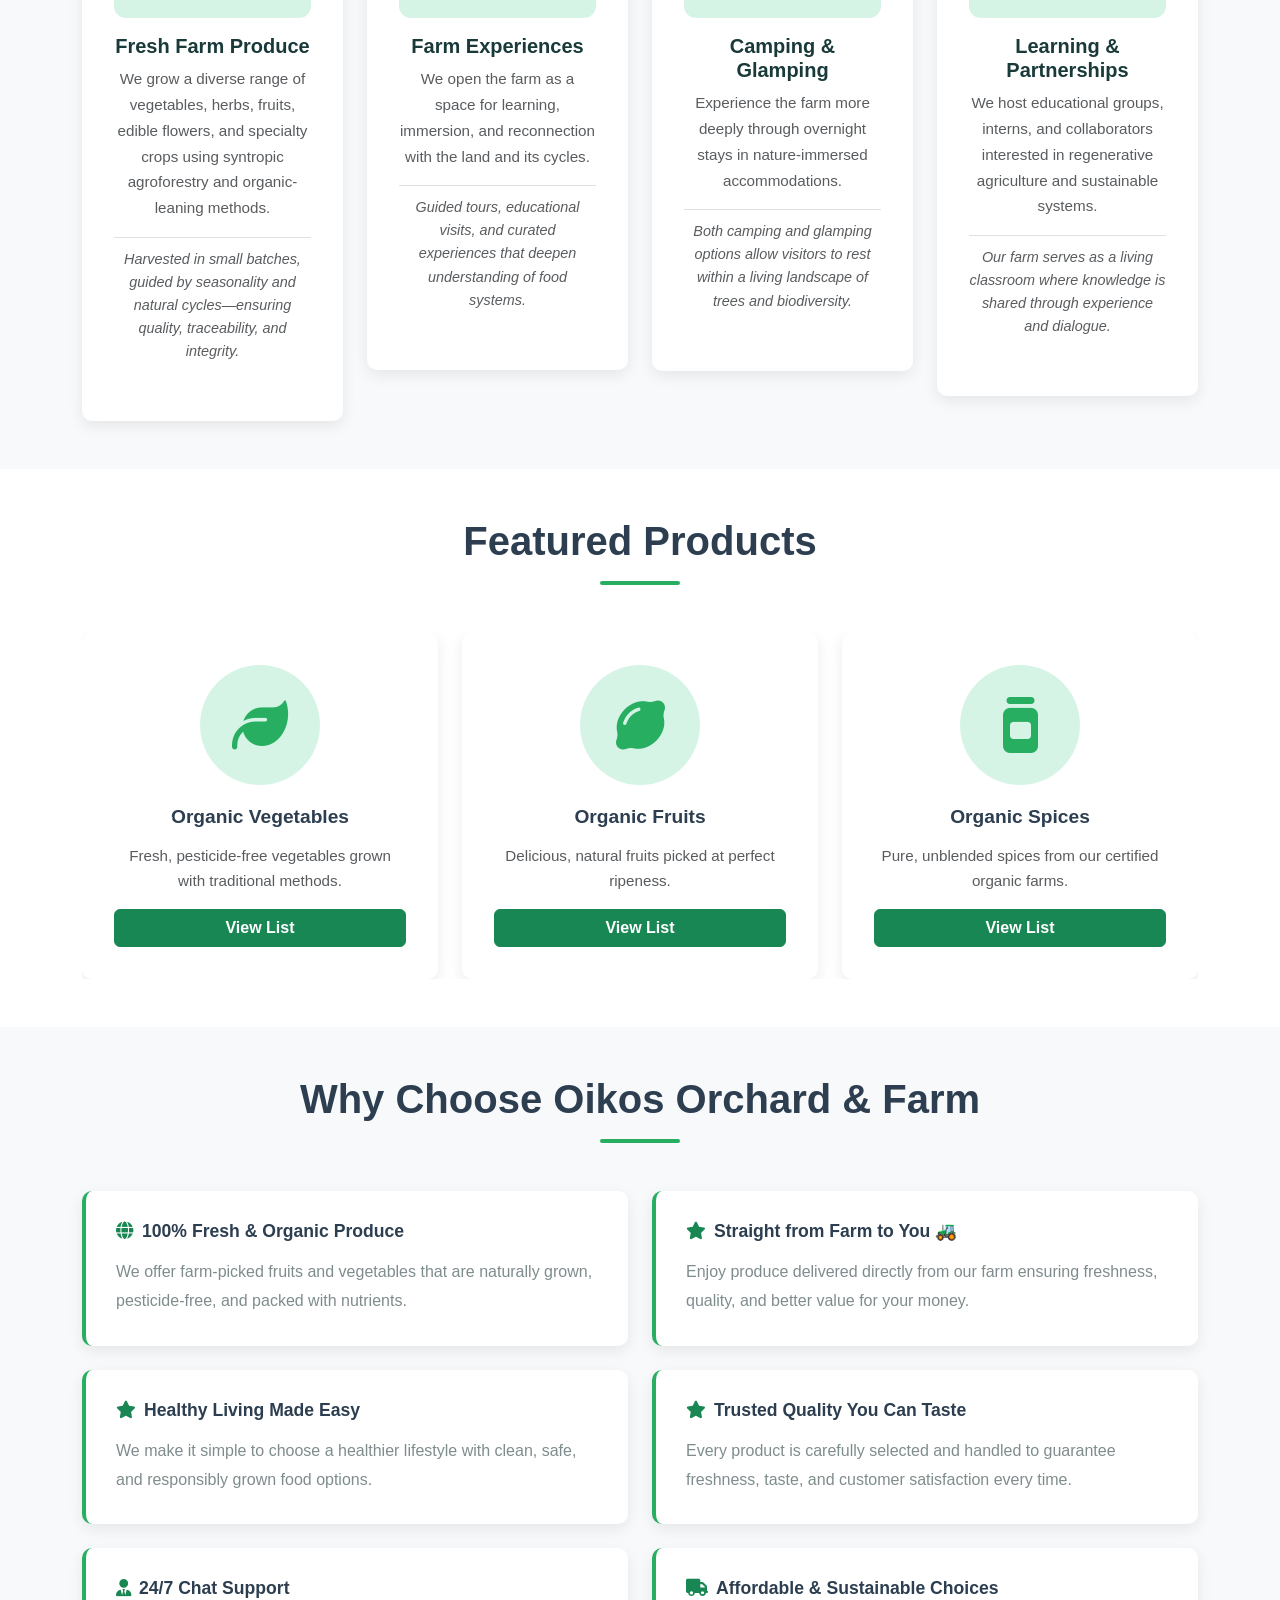
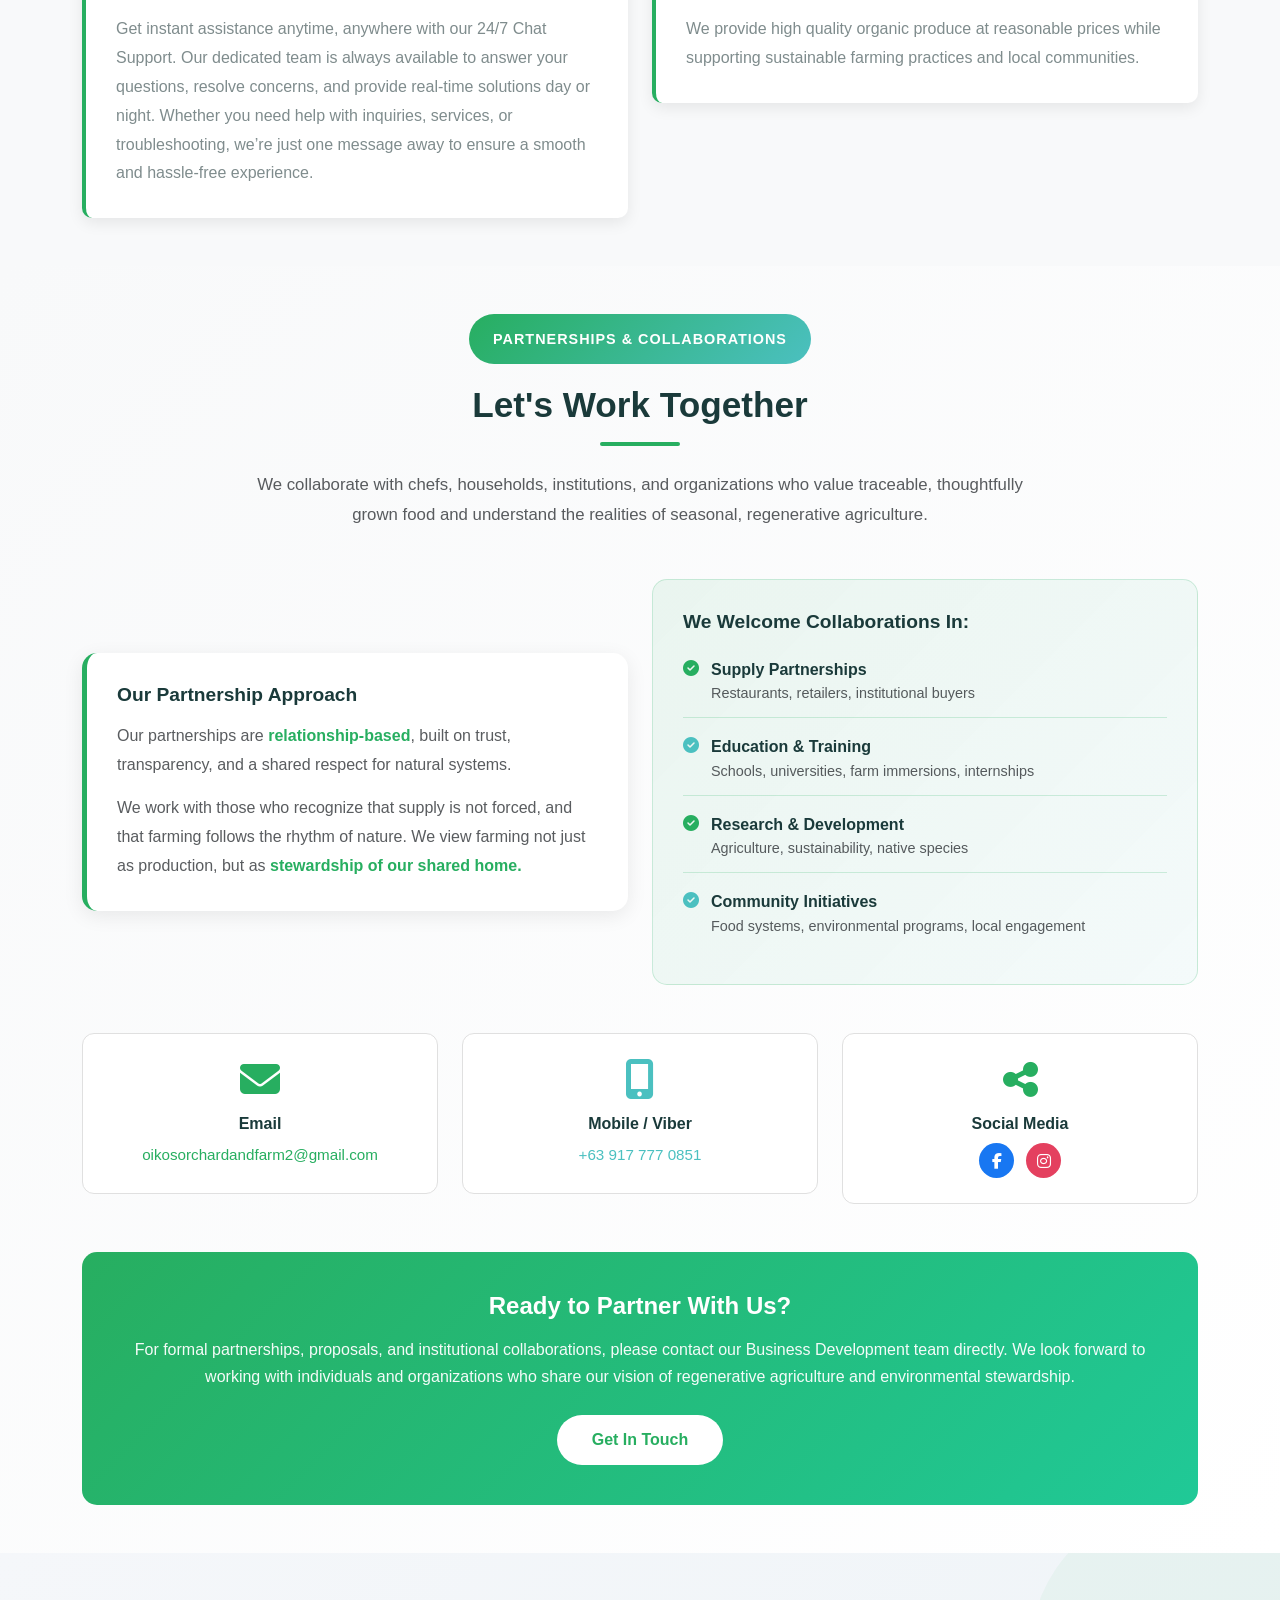
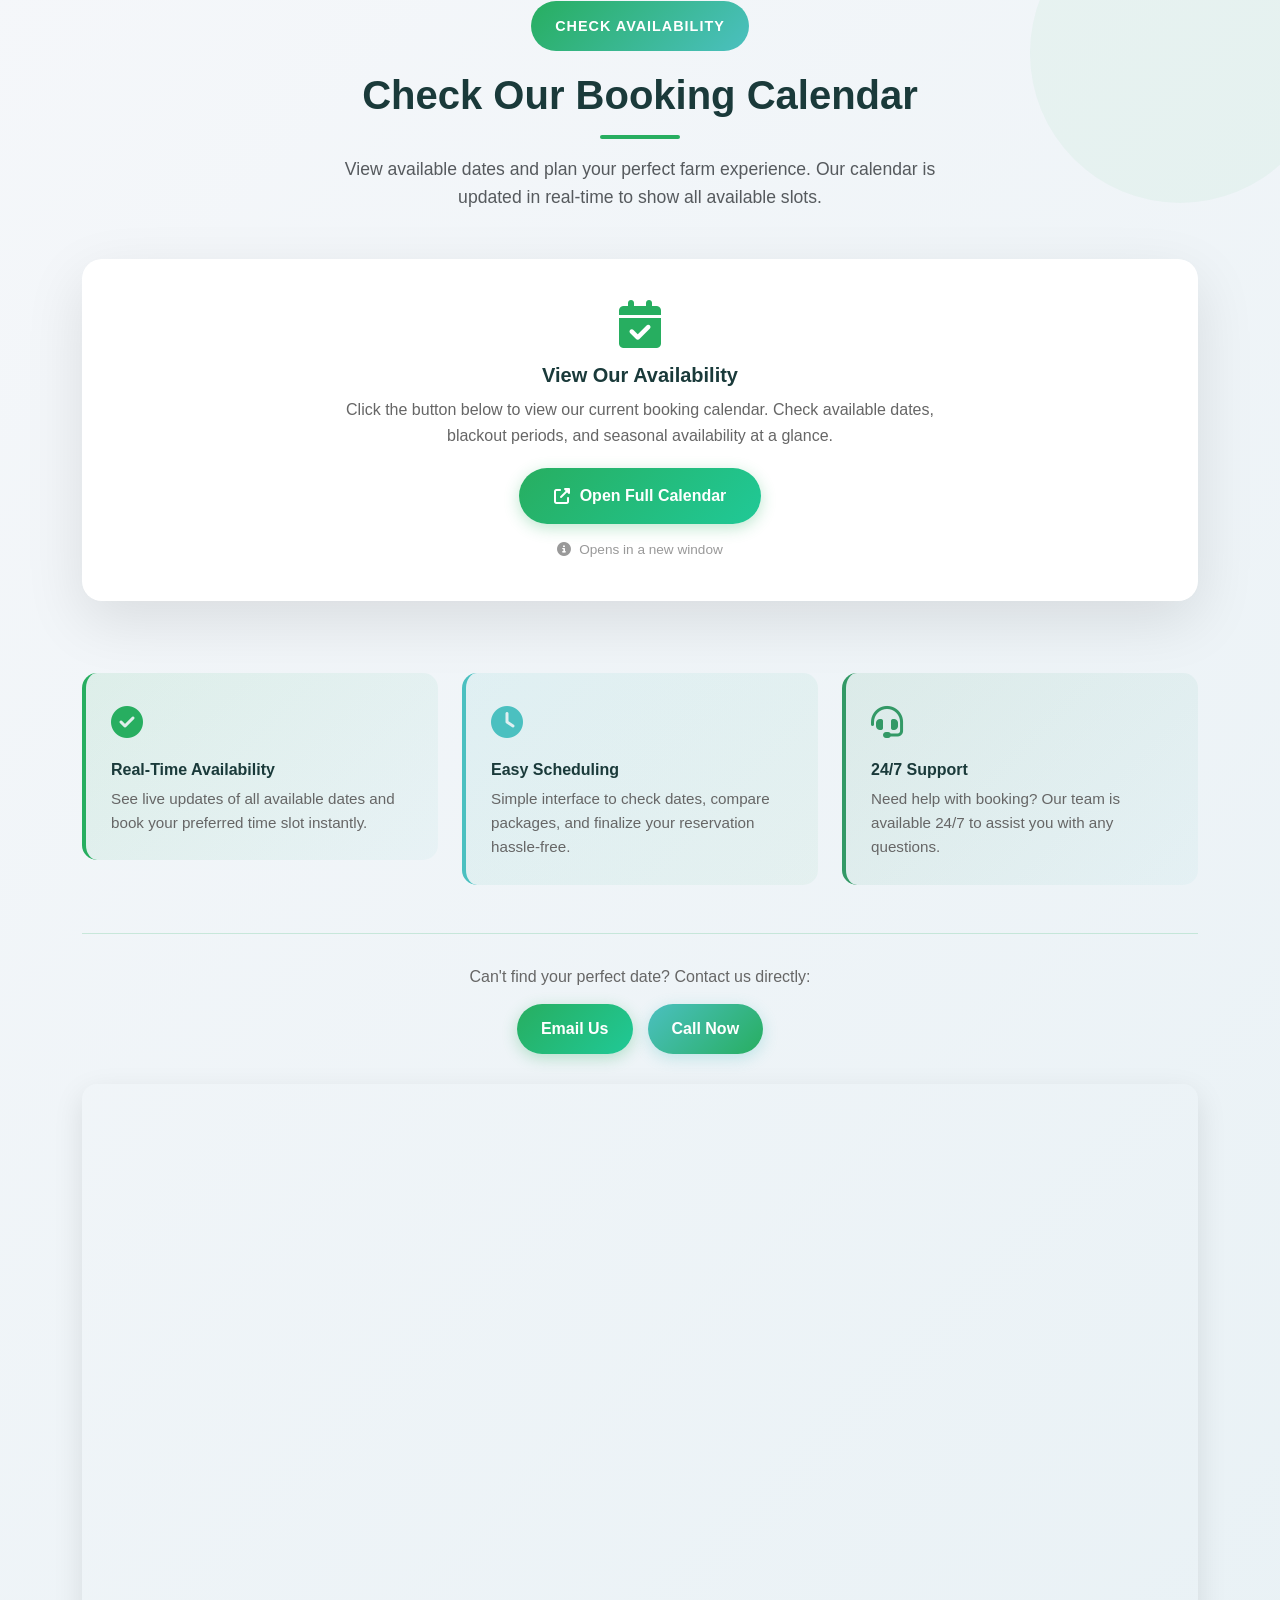
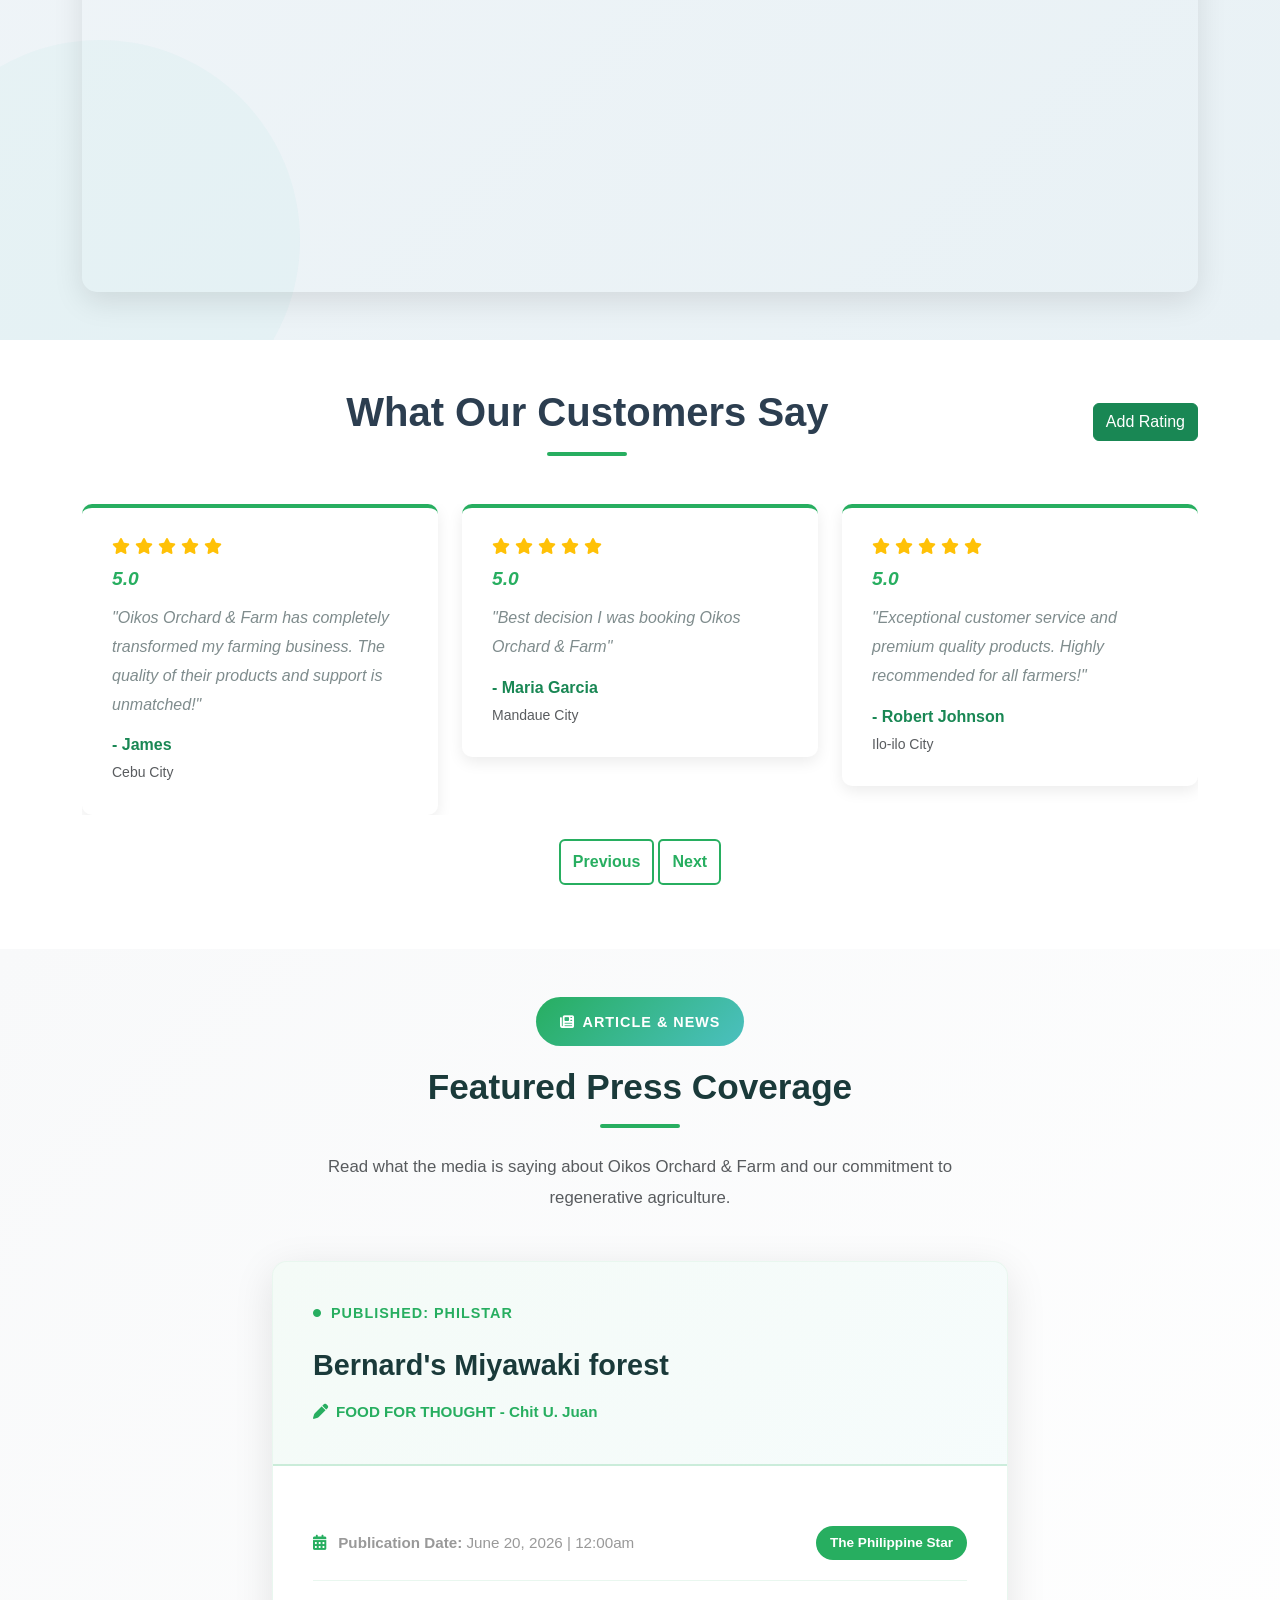
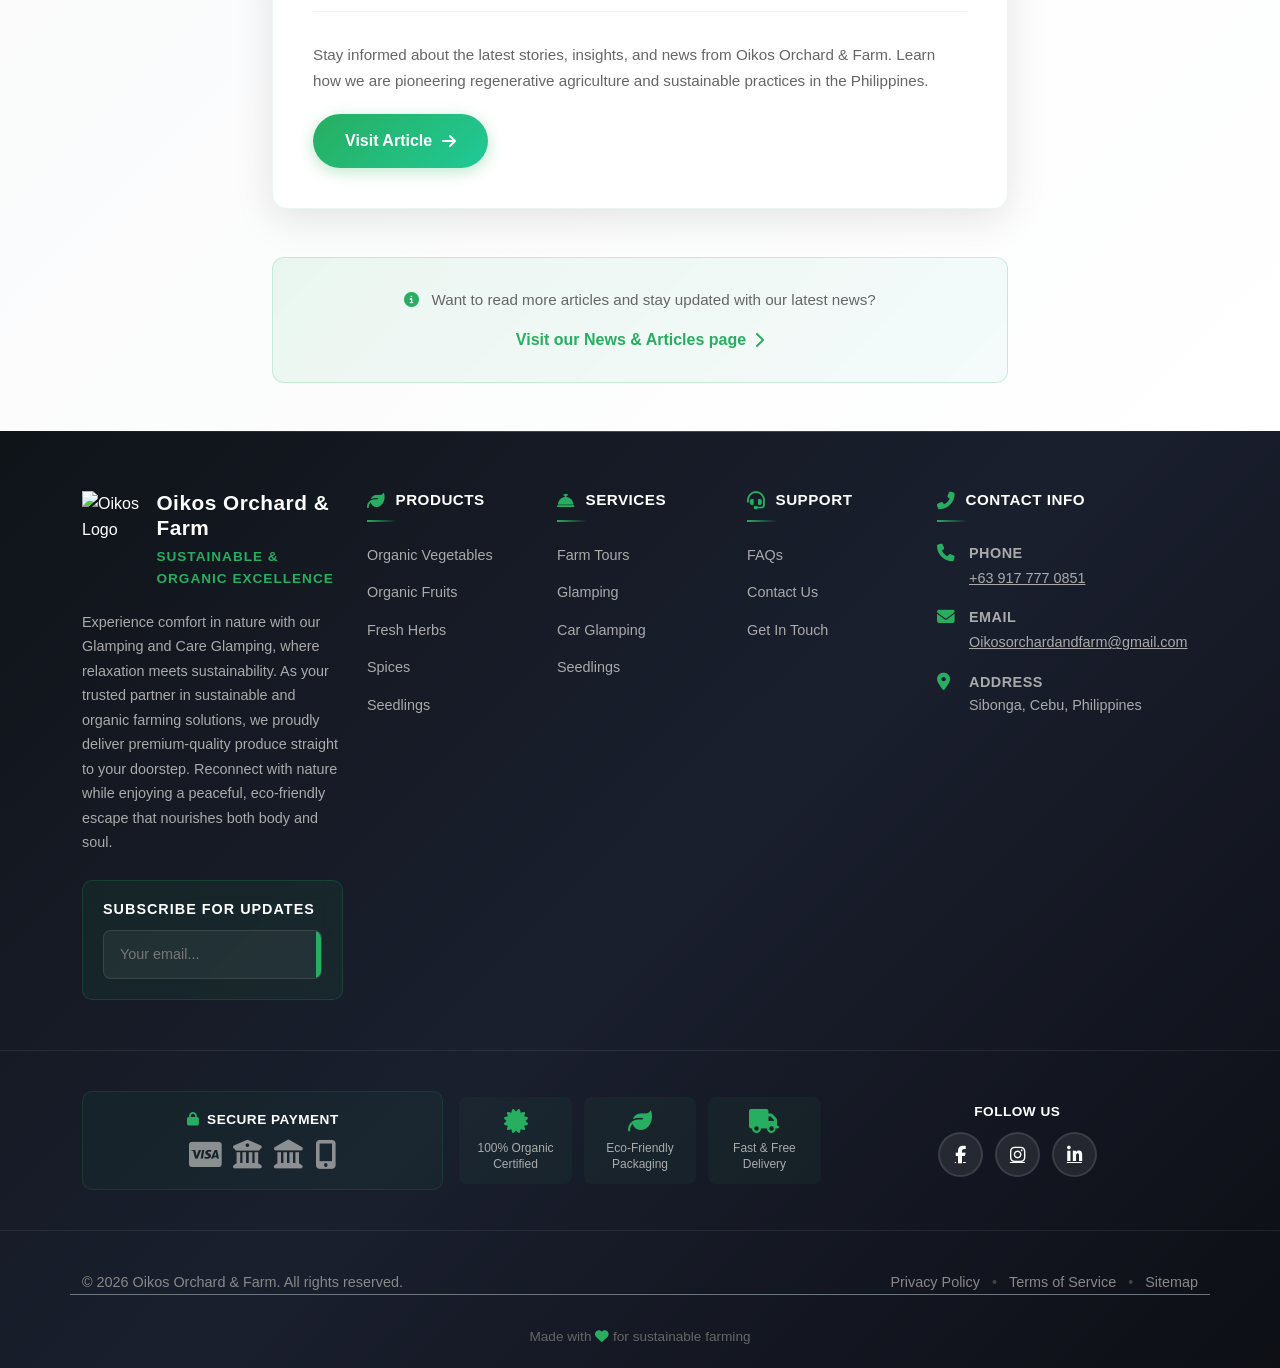
==== commit a1556e54: "1" ====
--- a/index.html
+++ b/index.html
@@ -11,6 +11,7 @@
 
     <meta name="keywords" content="Oikos Orchard and Farm booking, Oikos Orchard and Farm Sibonga booking, Oikos Orchard and Farm rates, Oikos Orchard and Farm Airbnb, Oikos Orchard and Farm Booking.com, Oikos Orchard and Farm glamping, Oikos Orchard and Farm farm stay, Oikos Orchard and Farm overnight stay, Oikos Orchard and Farm contact number, Oikos Orchard and Farm reservation, Oikos Orchard and Farm adventure, Oikos Orchard and Farm camping, Oikos Orchard and Farm glamping Cebu, Oikos Orchard and Farm bonfire, Oikos Orchard and Farm nature retreat, Oikos Orchard and Farm family getaway, Oikos Orchard and Farm farm tour, Oikos Orchard and Farm hiking, Oikos Orchard and Farm orchard tour, Oikos Orchard and Farm outdoor activities, Oikos Orchard and Farm Sibonga, Oikos Orchard and Farm Cebu, things to do in Sibonga, tourist spots in Sibonga, South Cebu farm resorts, best farm stays in Cebu, highlands of South Cebu, Vegetable Highway Sibonga, weekend getaway South Cebu, regenerative farm Cebu, organic farm Cebu, sustainable agriculture Cebu, agroforestry Cebu, native tree farm Cebu, eco tourism Sibonga, biodiversity farm Cebu, farm-to-table Cebu, educational farm Cebu, Oikos Orchard and Farm photos, Oikos Orchard and Farm reviews, Oikos Orchard and Farm Facebook, Oikos Orchard and Farm vlog, Oikos Orchard and Farm drone shots, Oikos Orchard and Farm TikTok, Oikos Orchard and Farm Instagram, Oikos Orchard and Farm wedding venue, Oikos Orchard and Farm events, glamping Sibonga Cebu, farm stay booking Philippines, agri-tourism Cebu, organic farm stay, camping Sibonga, luxury glamping near Cebu, farm experience Sibonga, eco-tourism Cebu, book farm stay, Sibonga vacation rental, sustainable agriculture tour, agri-eco-tourism Philippines, farm booking Sibonga, glamping Philippines, hotel booking, resort booking, accommodation booking, vacation rental booking, Airbnb booking, Booking.com reservations, travel booking, holiday packages, staycation deals, last minute hotel deals, weekend getaway booking, family resort booking, beach resort booking, mountain resort booking, glamping booking, camping reservations, event venue booking, wedding venue booking, tour package booking, adventure tour booking, Cebu hotel booking, South Cebu resort booking, cheap hotels near me, best resorts near me, Sibonga Cebu booking, Oikos Orchard and Farm Sibonga Cebu" />
     <meta name="robots" content="index, follow" />
+    <meta name="google-adsense-account" content="ca-pub-9071414857628546">
 
     <link rel="canonical" href="https://oikosof.netlify.app/" />
 
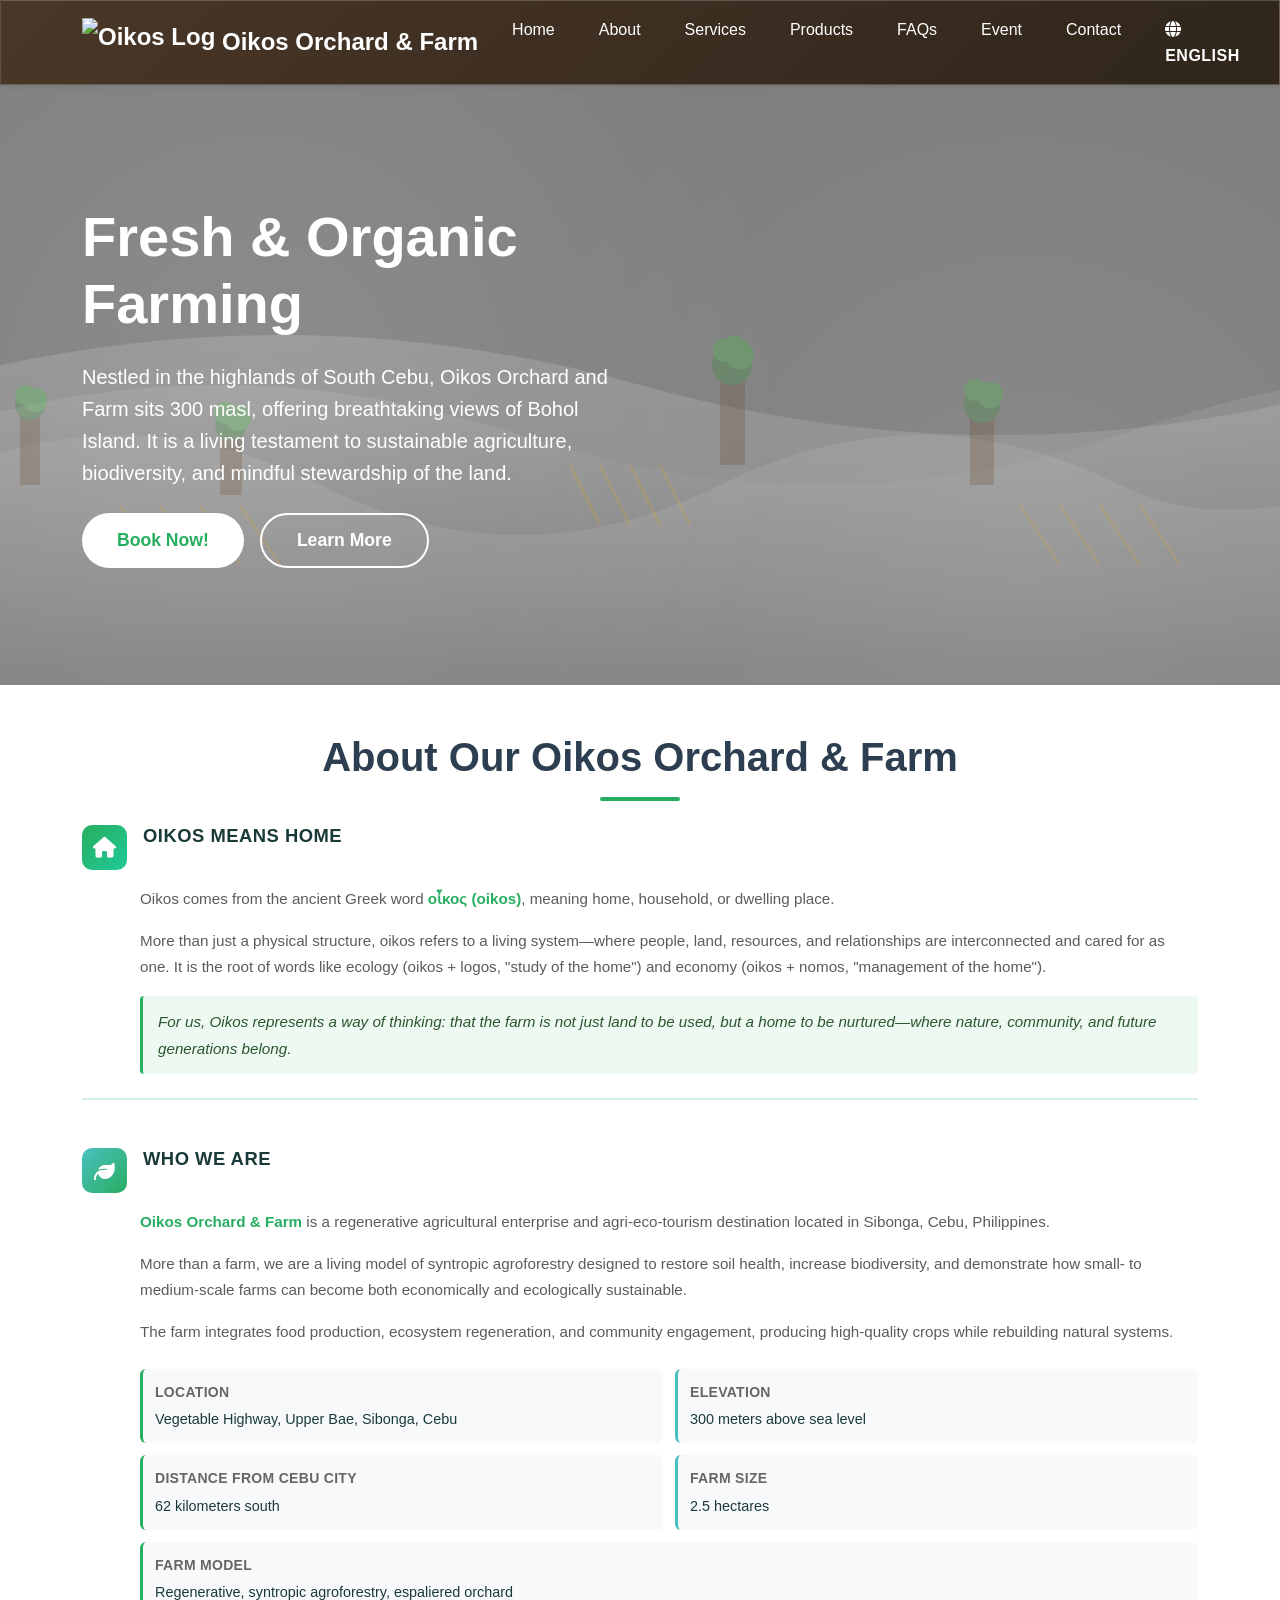
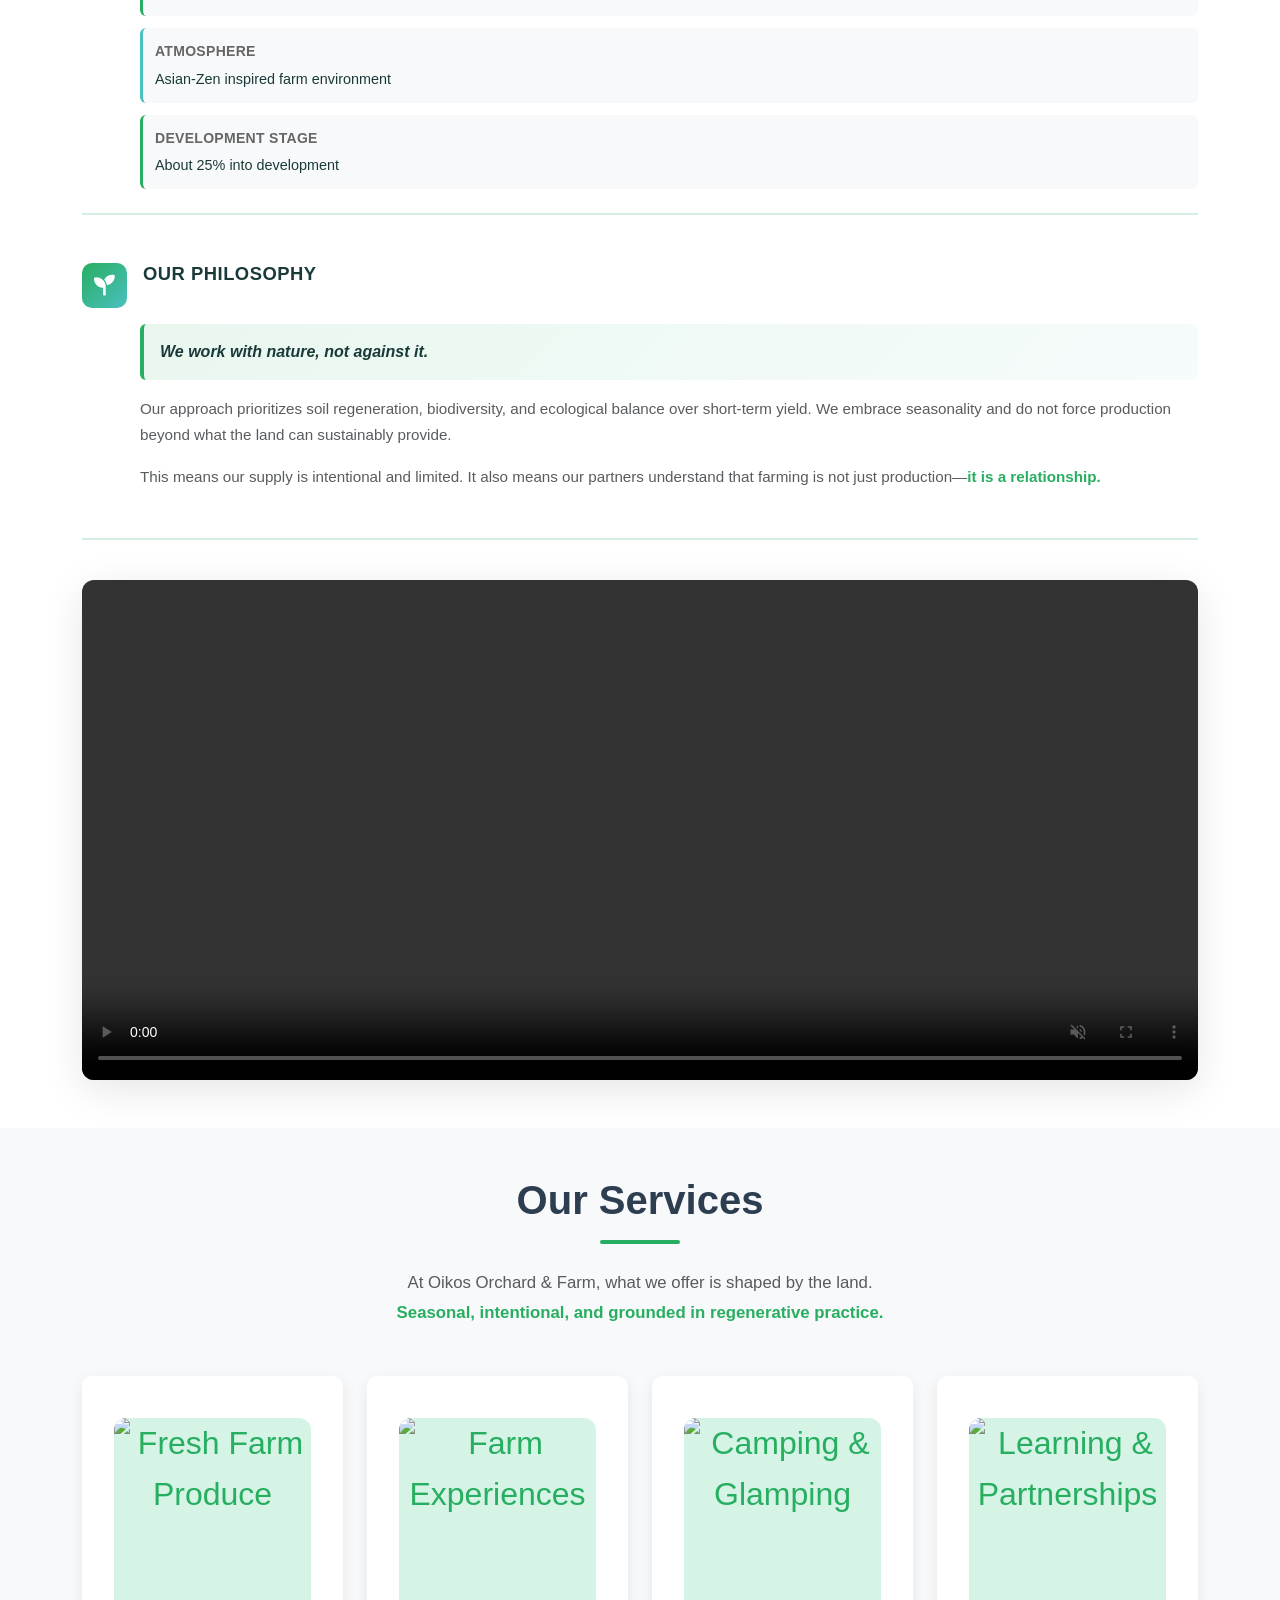
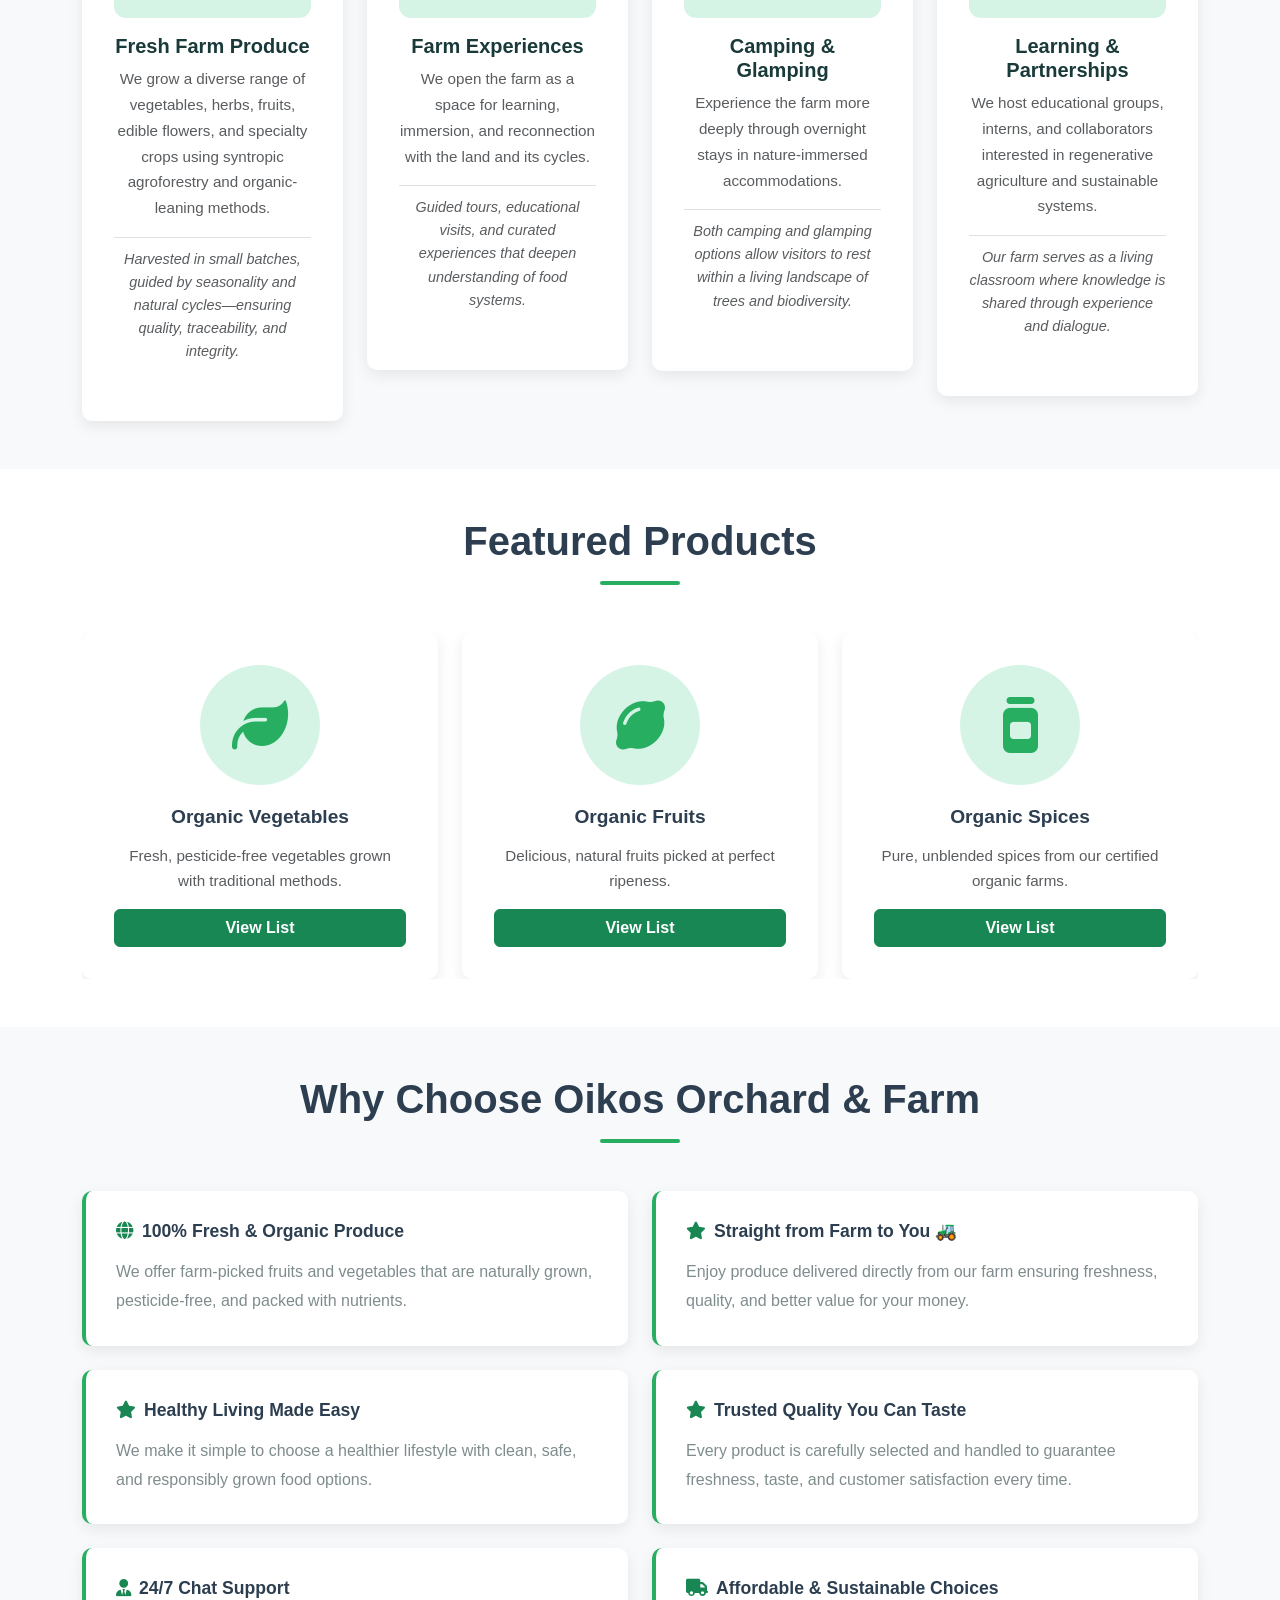
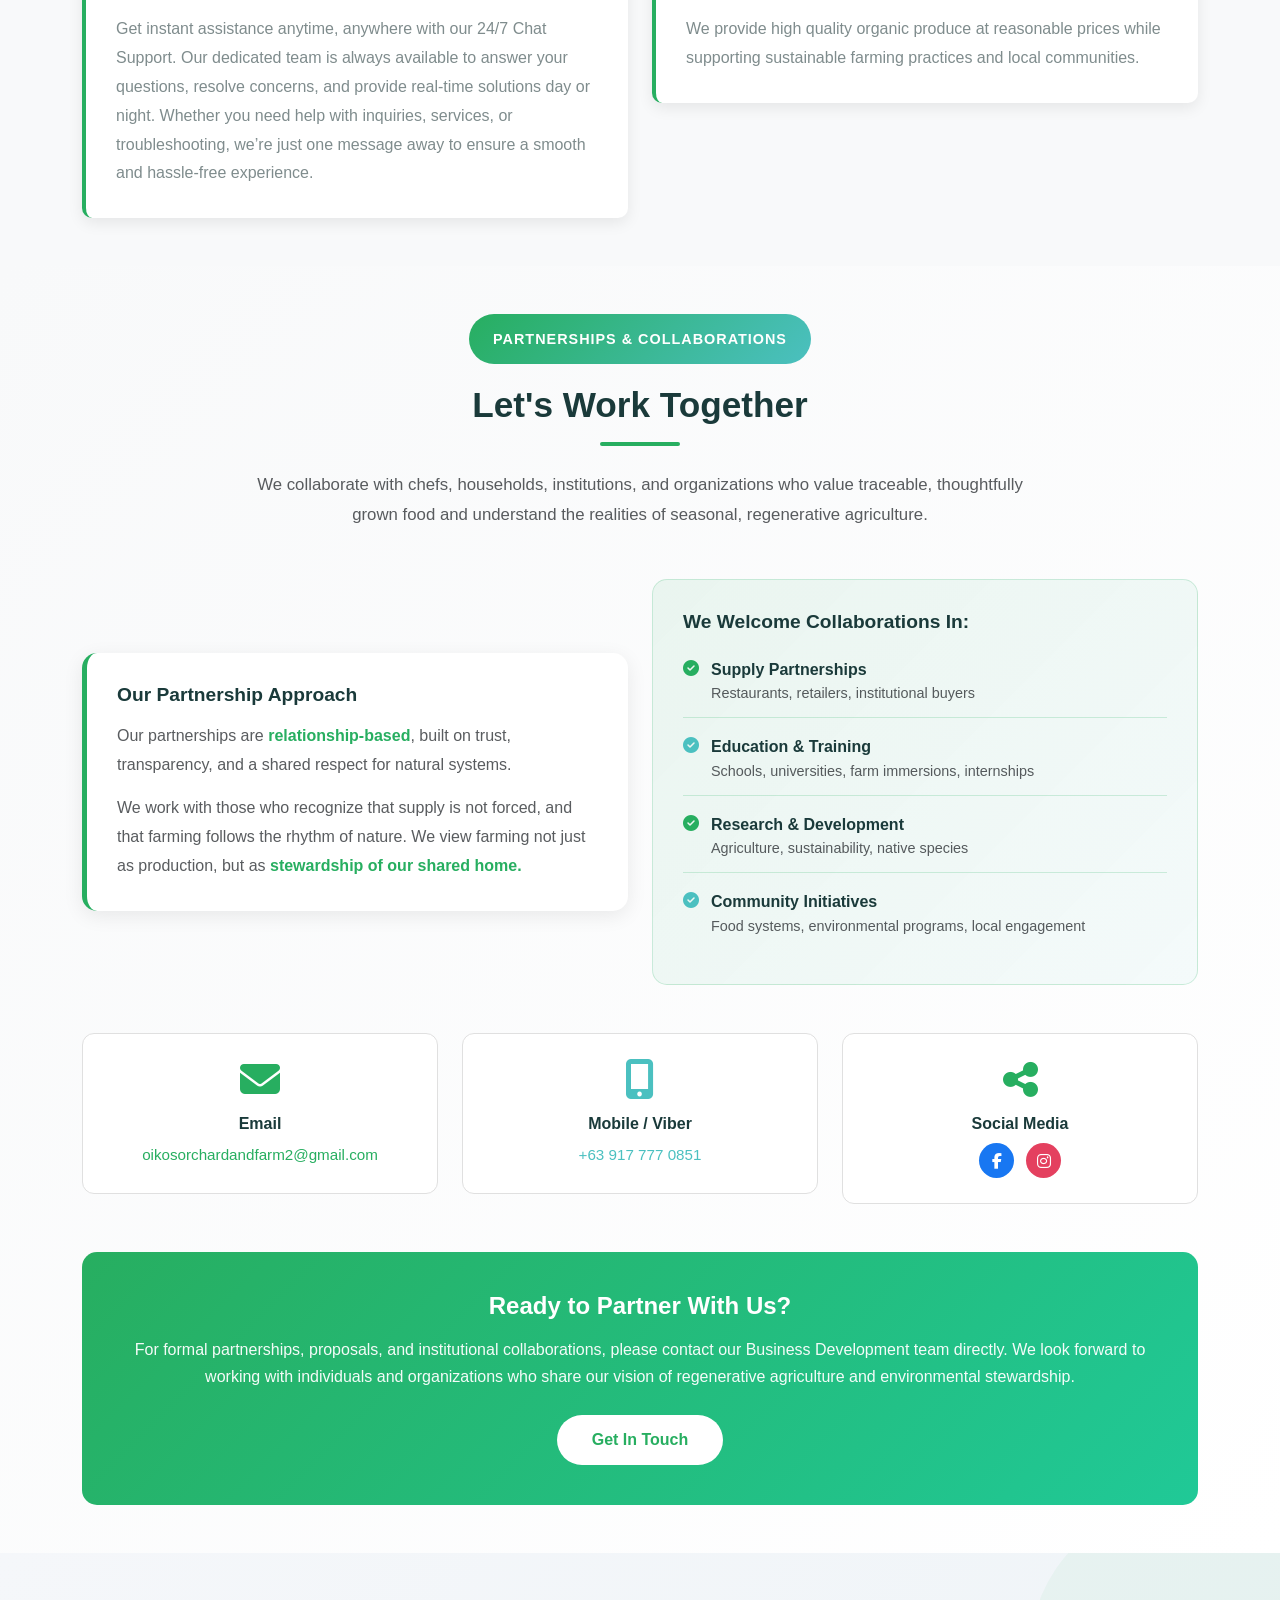
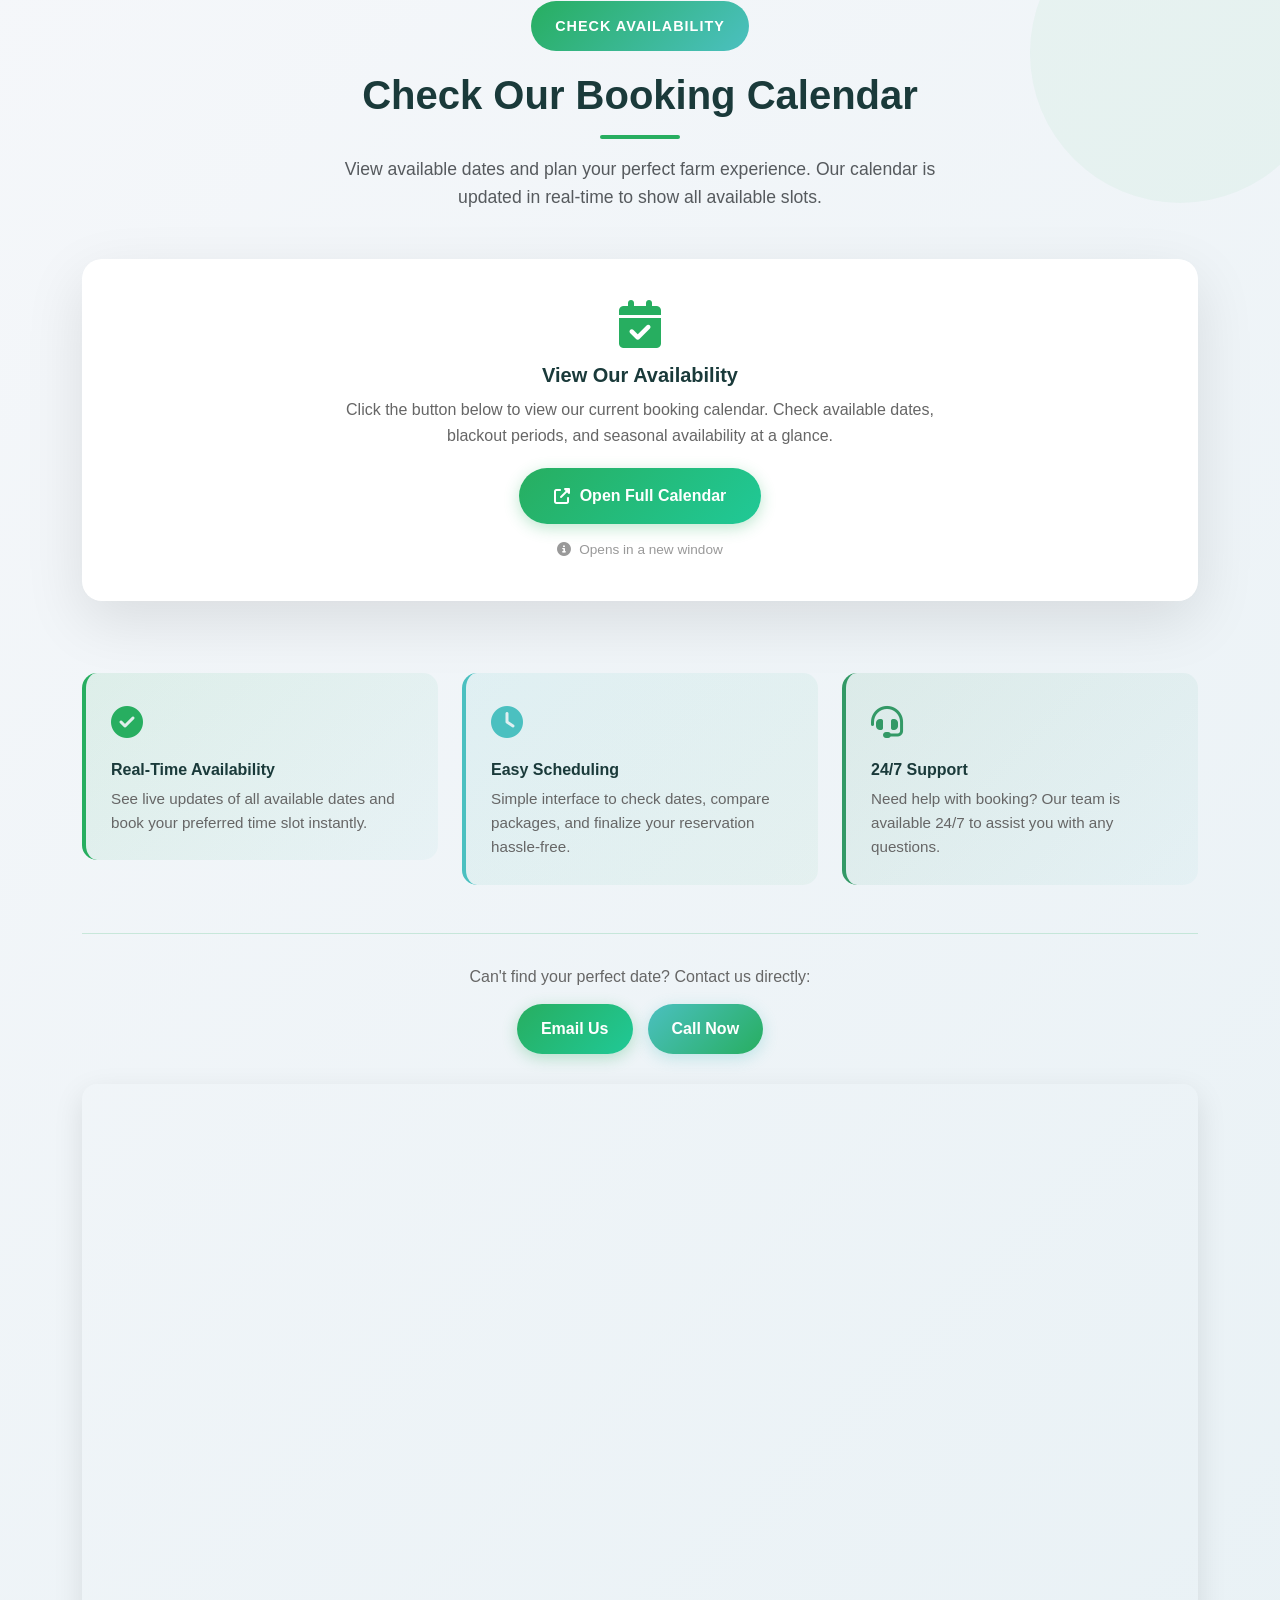
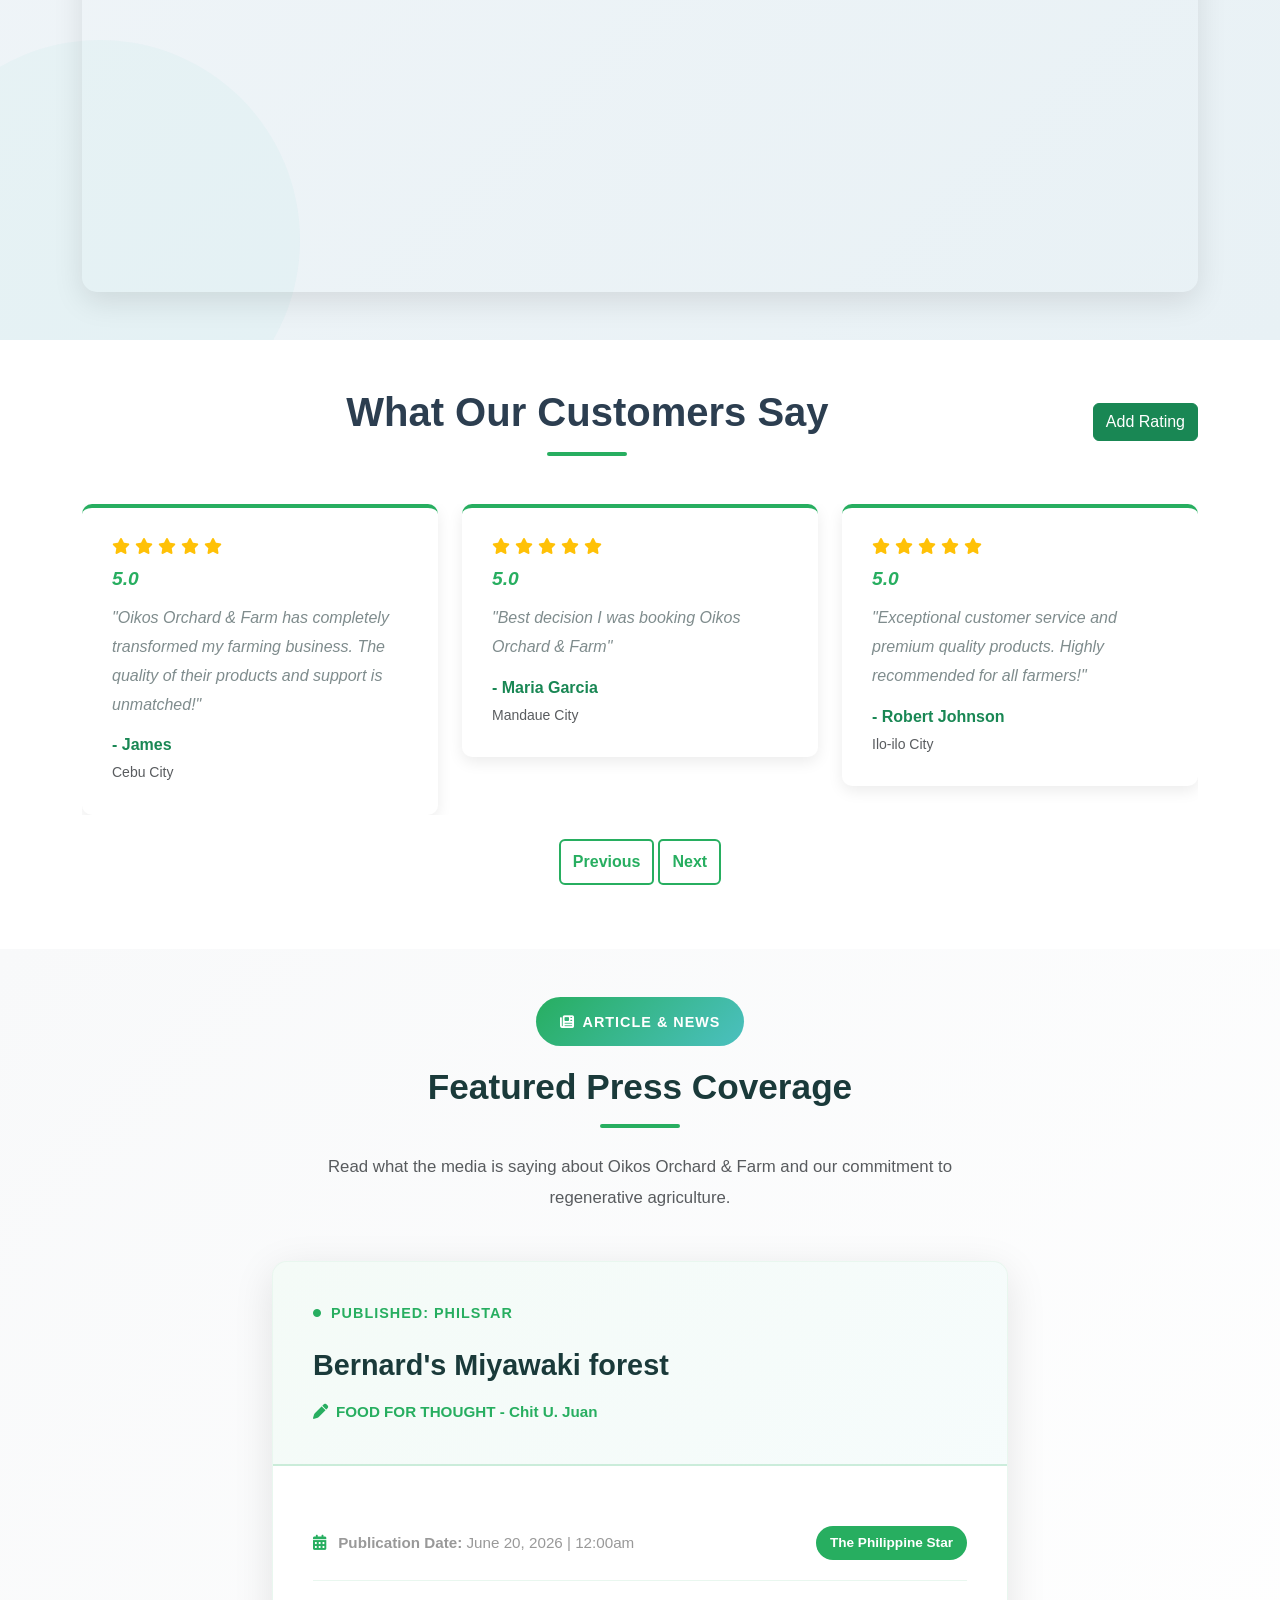
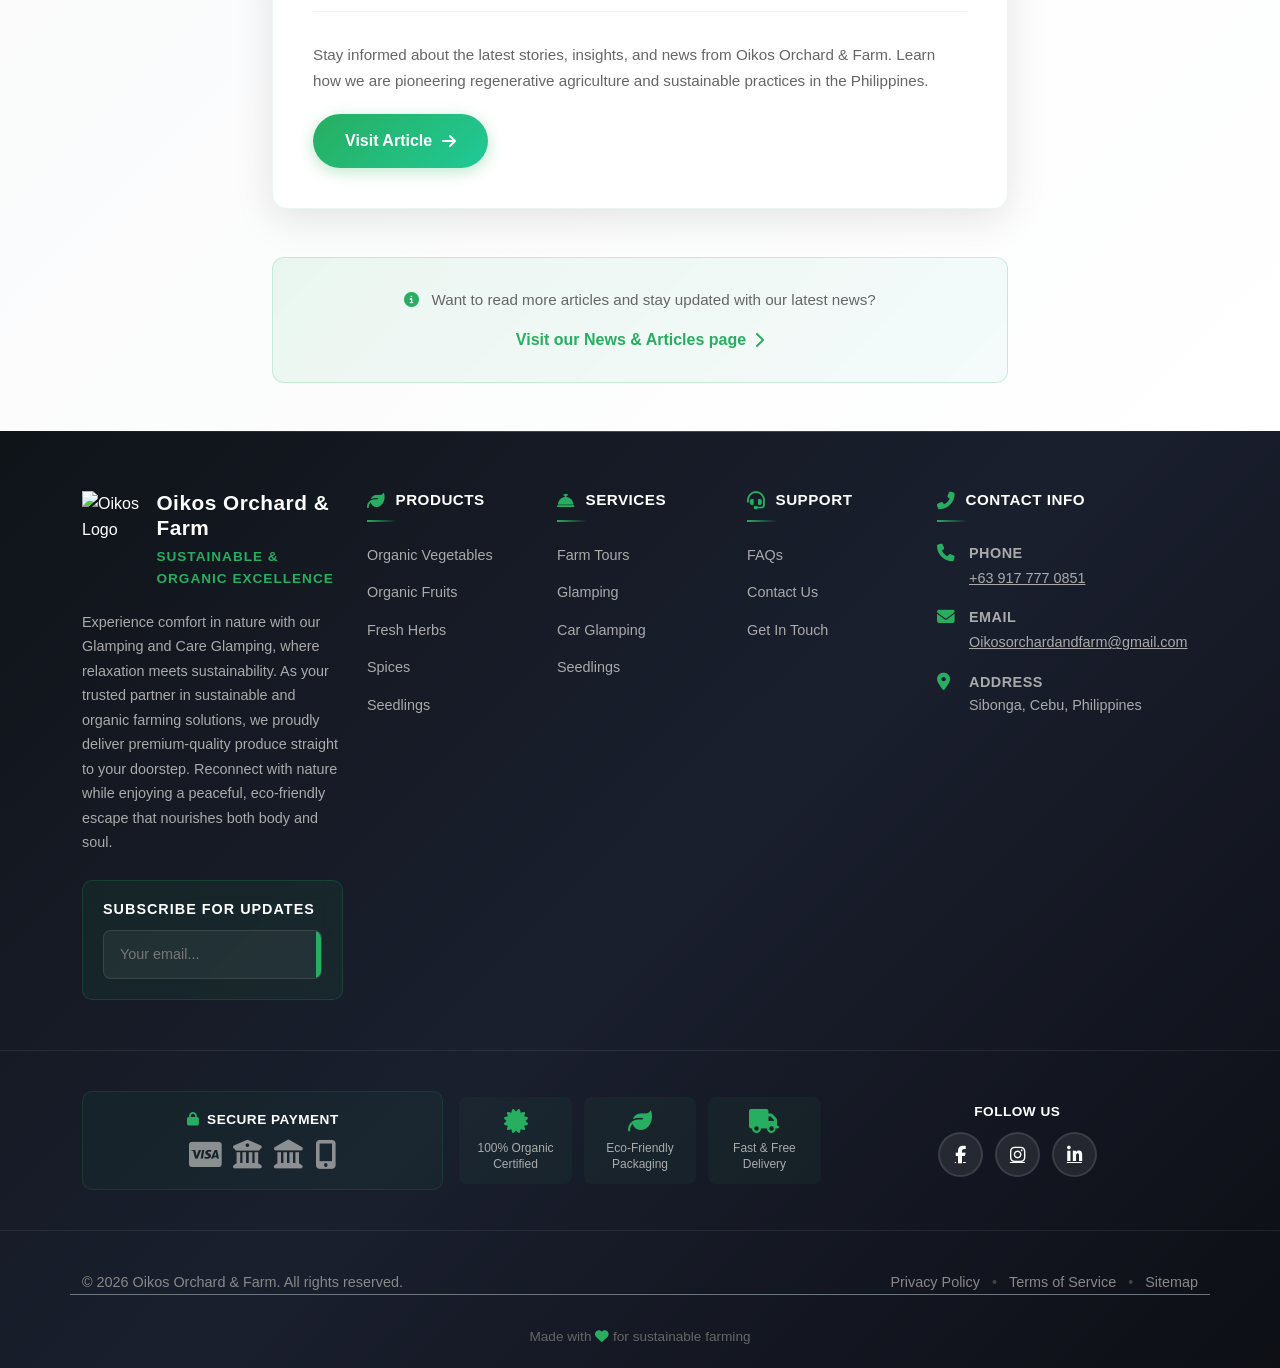
==== commit 10c6c173: "1" ====
--- a/index.html
+++ b/index.html
@@ -230,6 +230,7 @@
 
 </head>
 <body>
+    
     <!--Start of Tawk.to Script-->
 <script type="text/javascript">
 var Tawk_API=Tawk_API||{}, Tawk_LoadStart=new Date();
@@ -1923,7 +1924,14 @@
             </div>
         </div>
     </div>
-
+<amp-ad width="100vw" height="320"
+     type="adsense"
+     data-ad-client="ca-pub-9071414857628546"
+     data-ad-slot="7997320762"
+     data-auto-format="rspv"
+     data-full-width="">
+  <div overflow=""></div>
+</amp-ad>
     <script>
         // Cookie Consent Management
         function initCookieConsent() {
@@ -1969,5 +1977,6 @@
         // Initialize on page load
         window.addEventListener('load', initCookieConsent);
     </script>
+    <script async custom-element="amp-ad" src="https://cdn.ampproject.org/v0/amp-ad-0.1.js"></script>
 </body>
 </html>
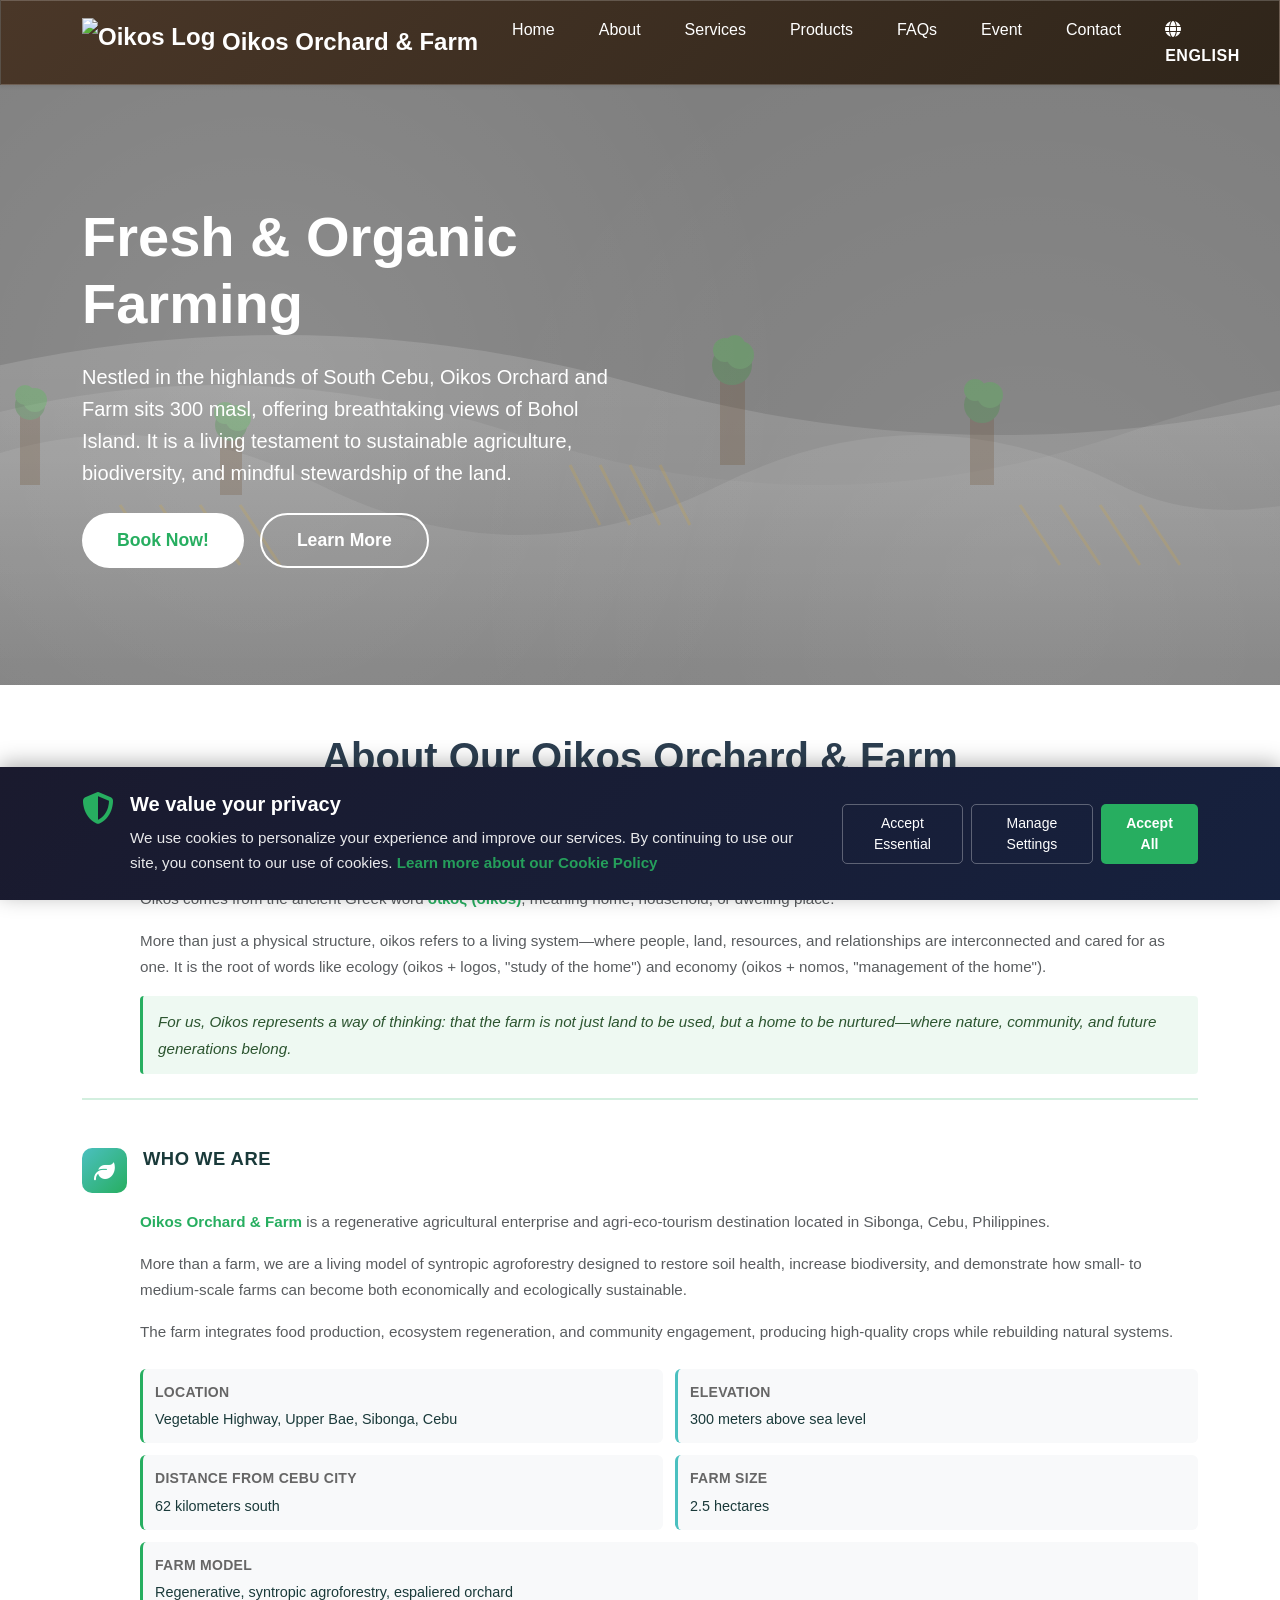
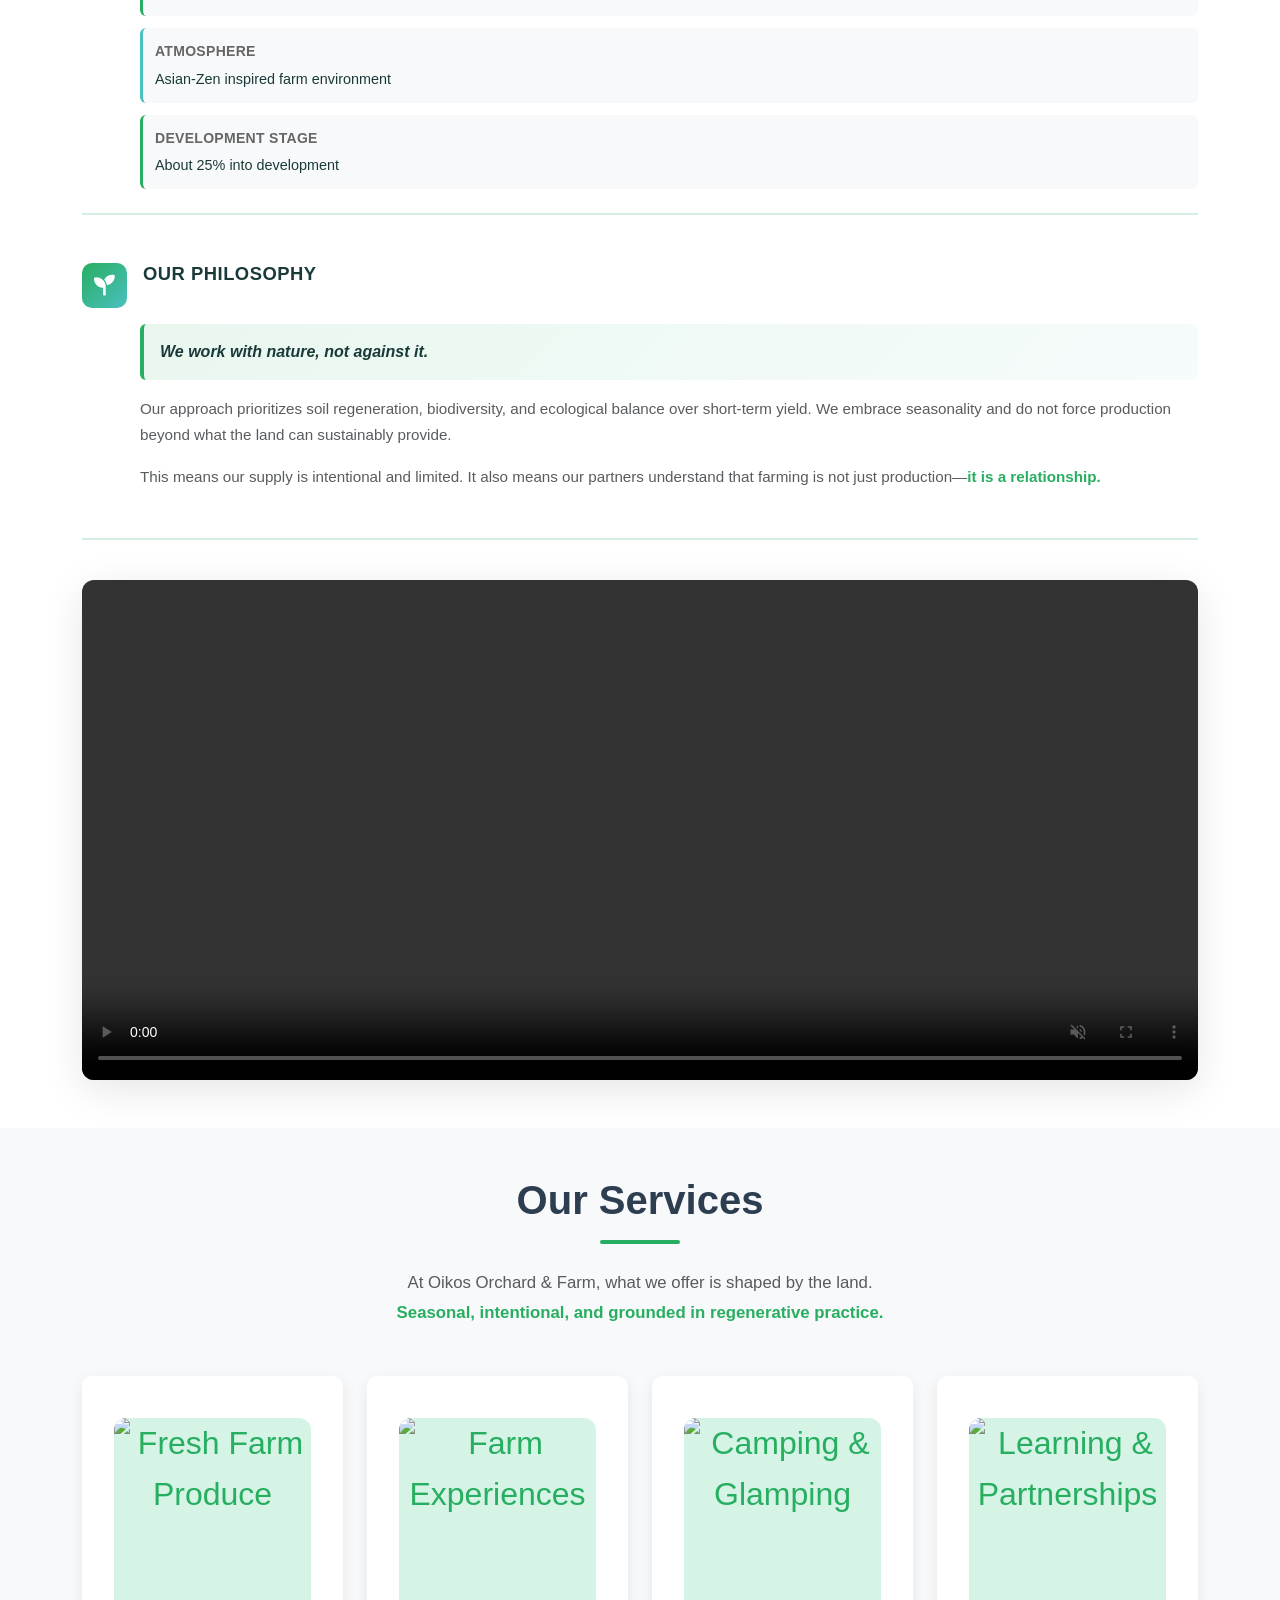
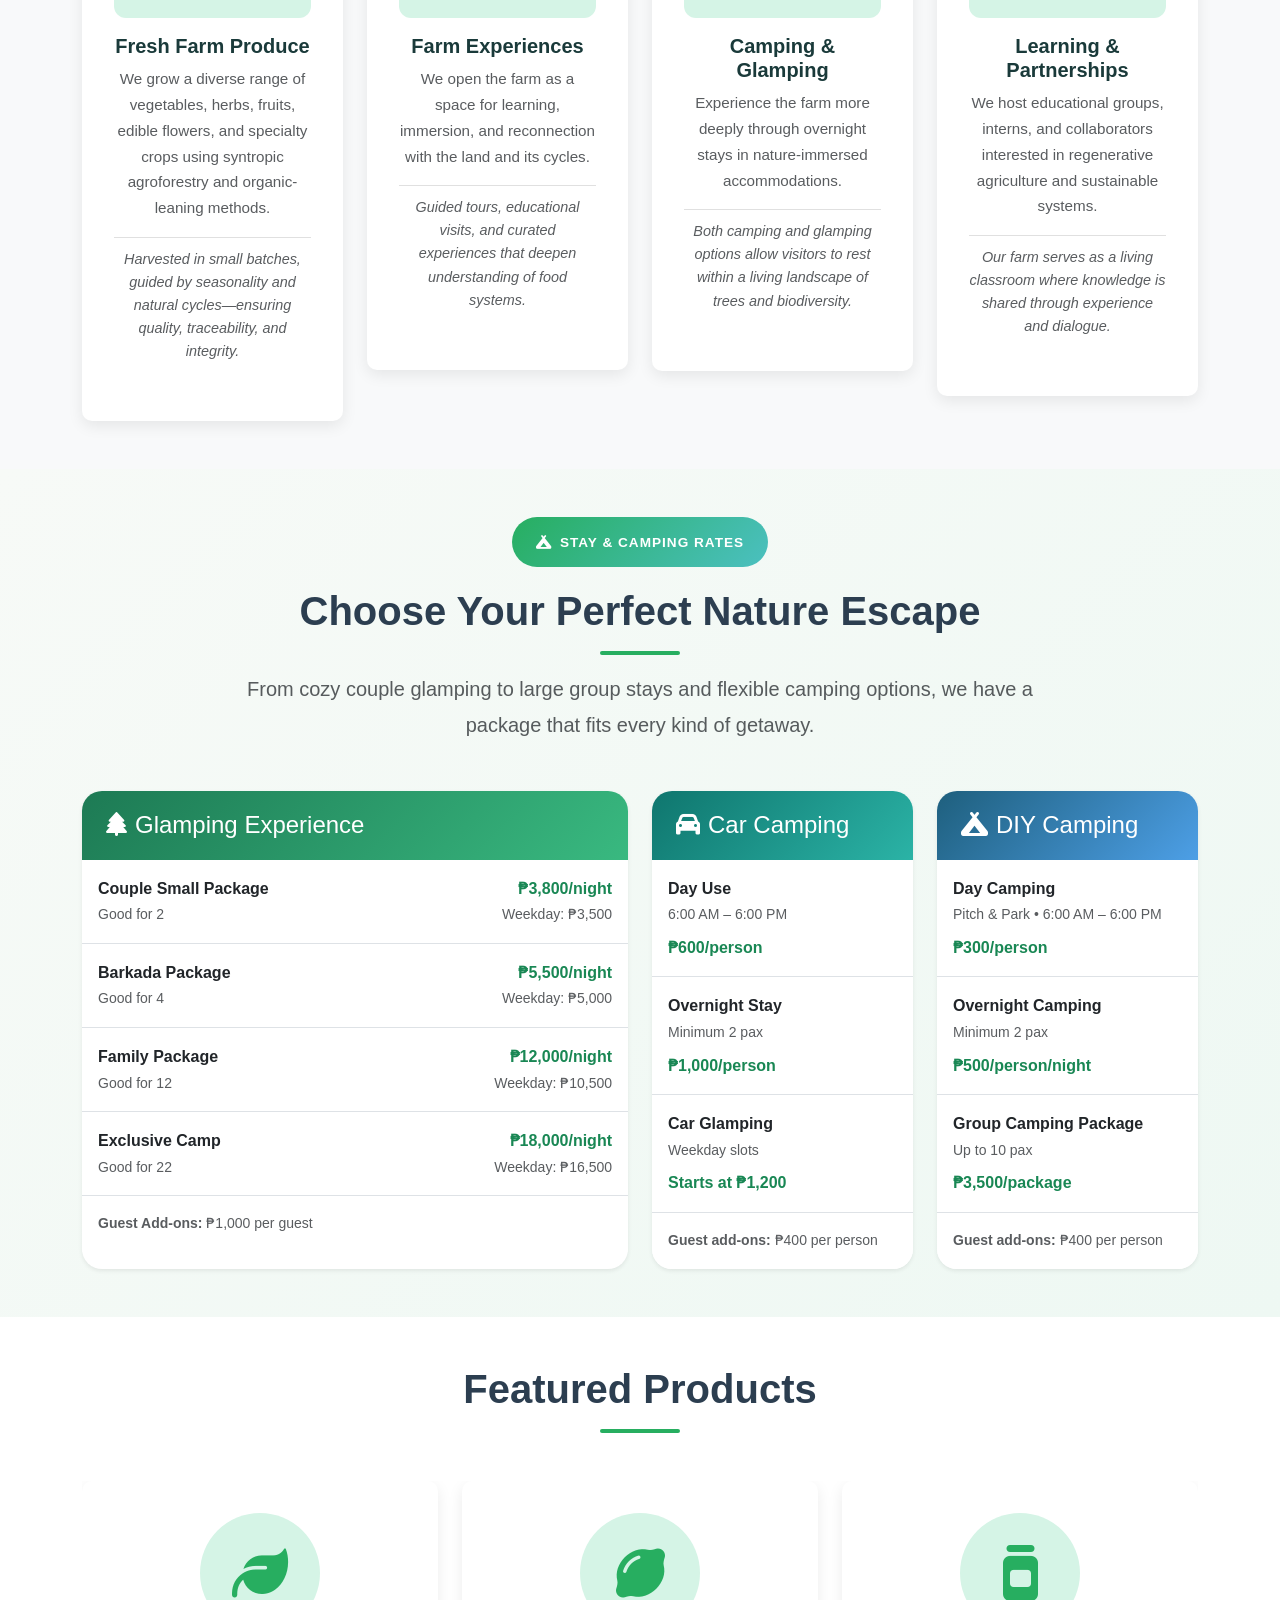
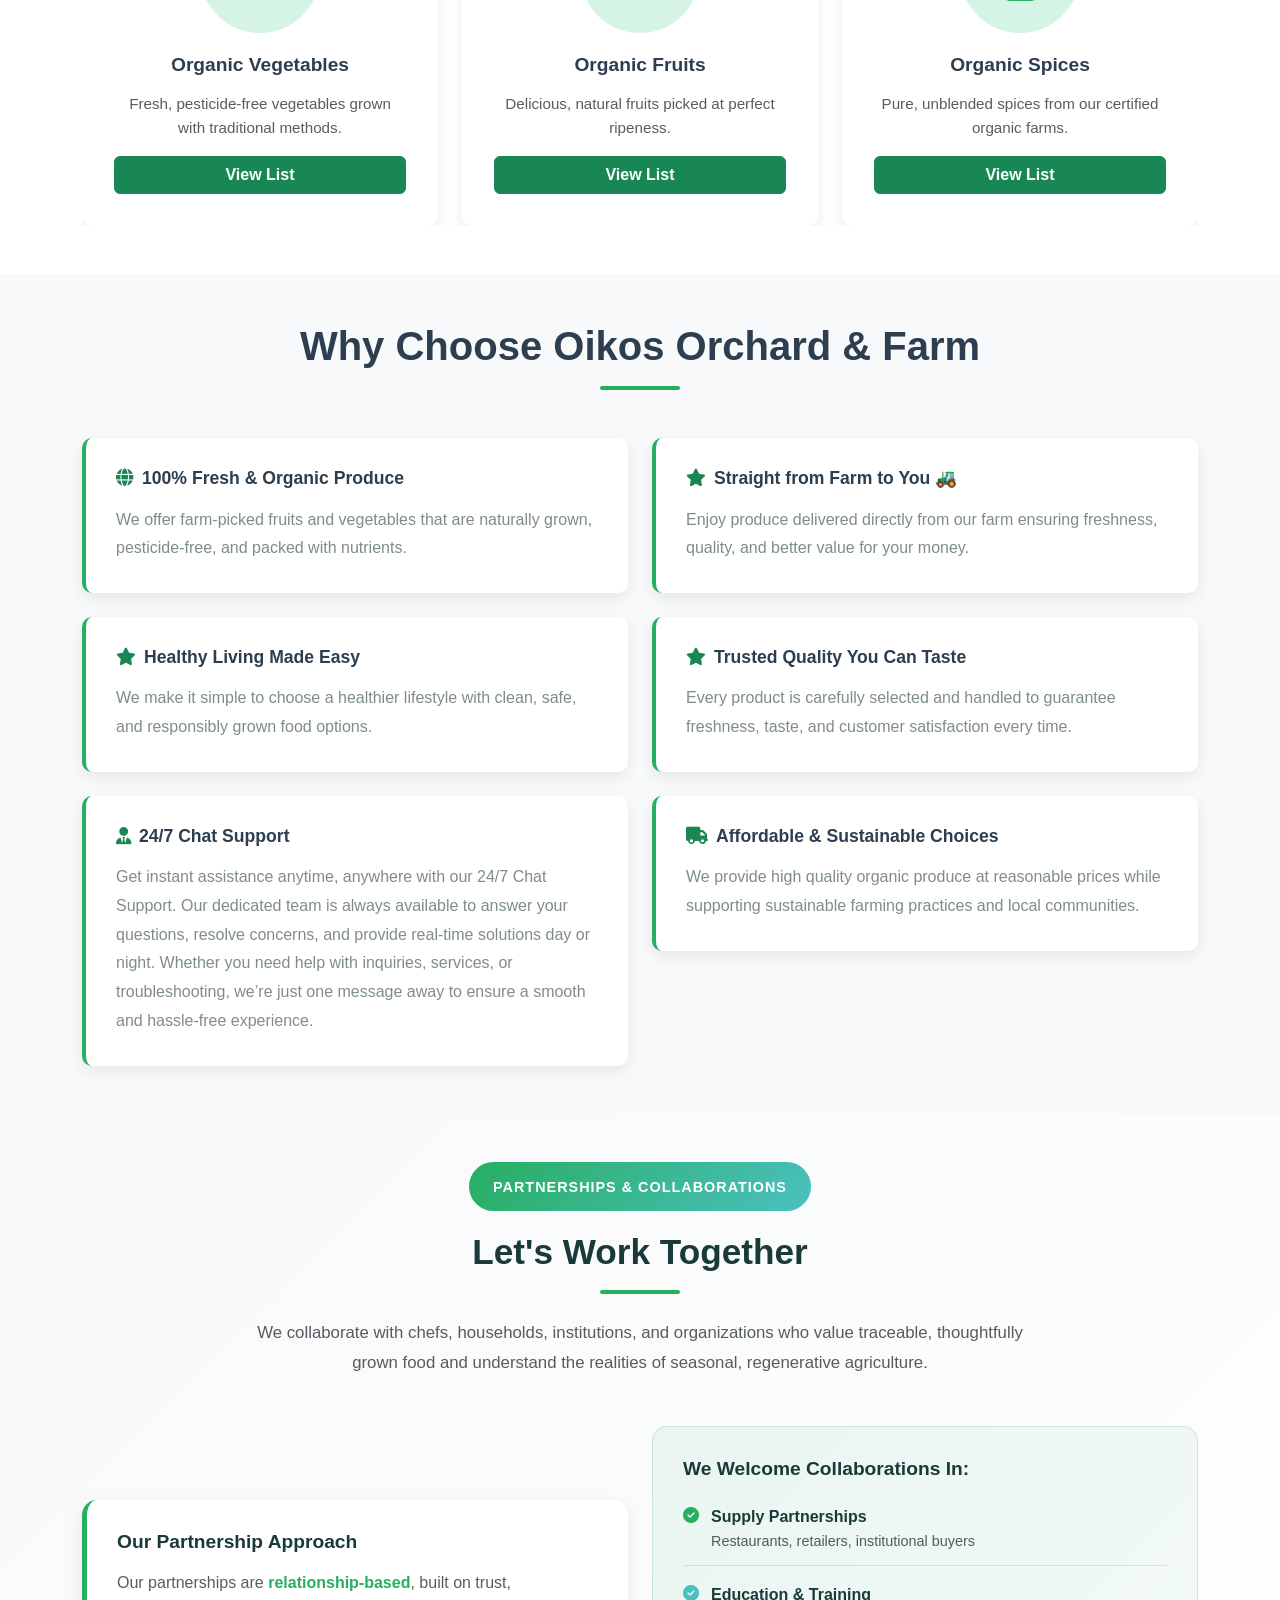
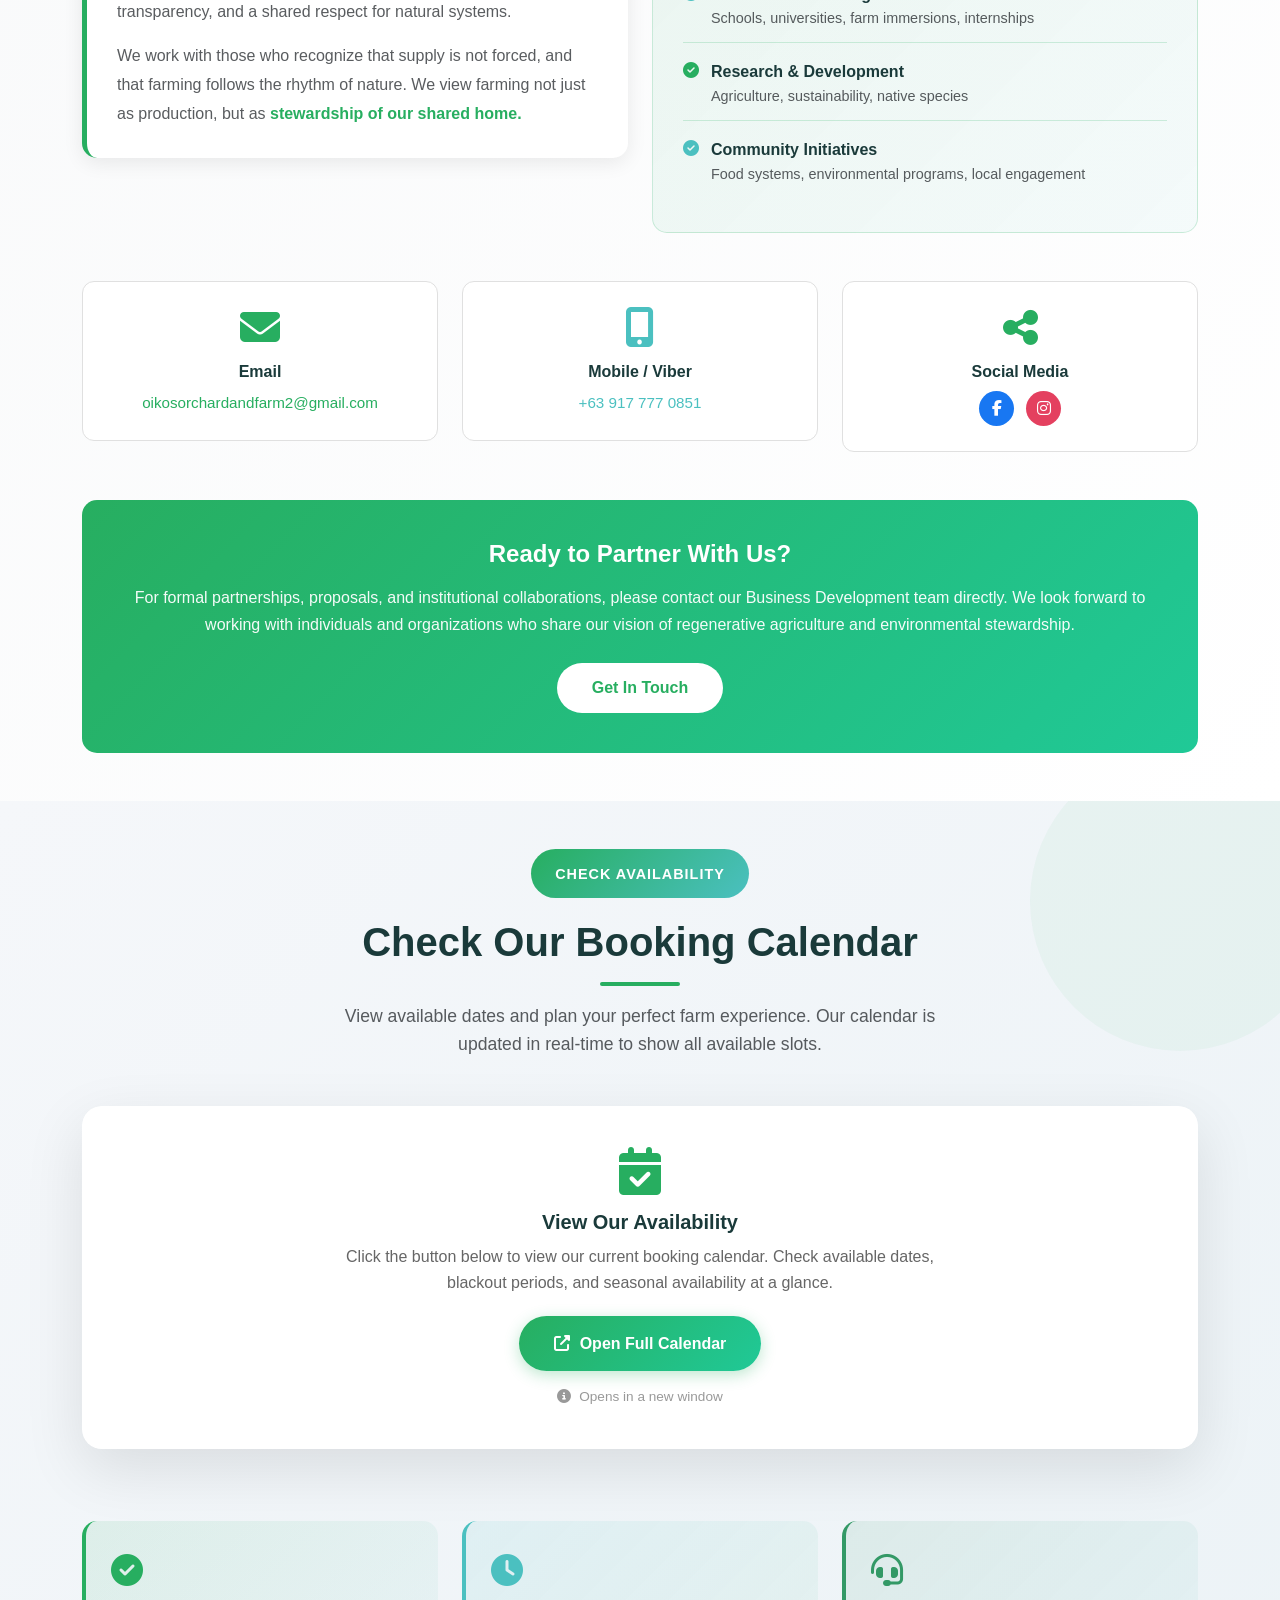
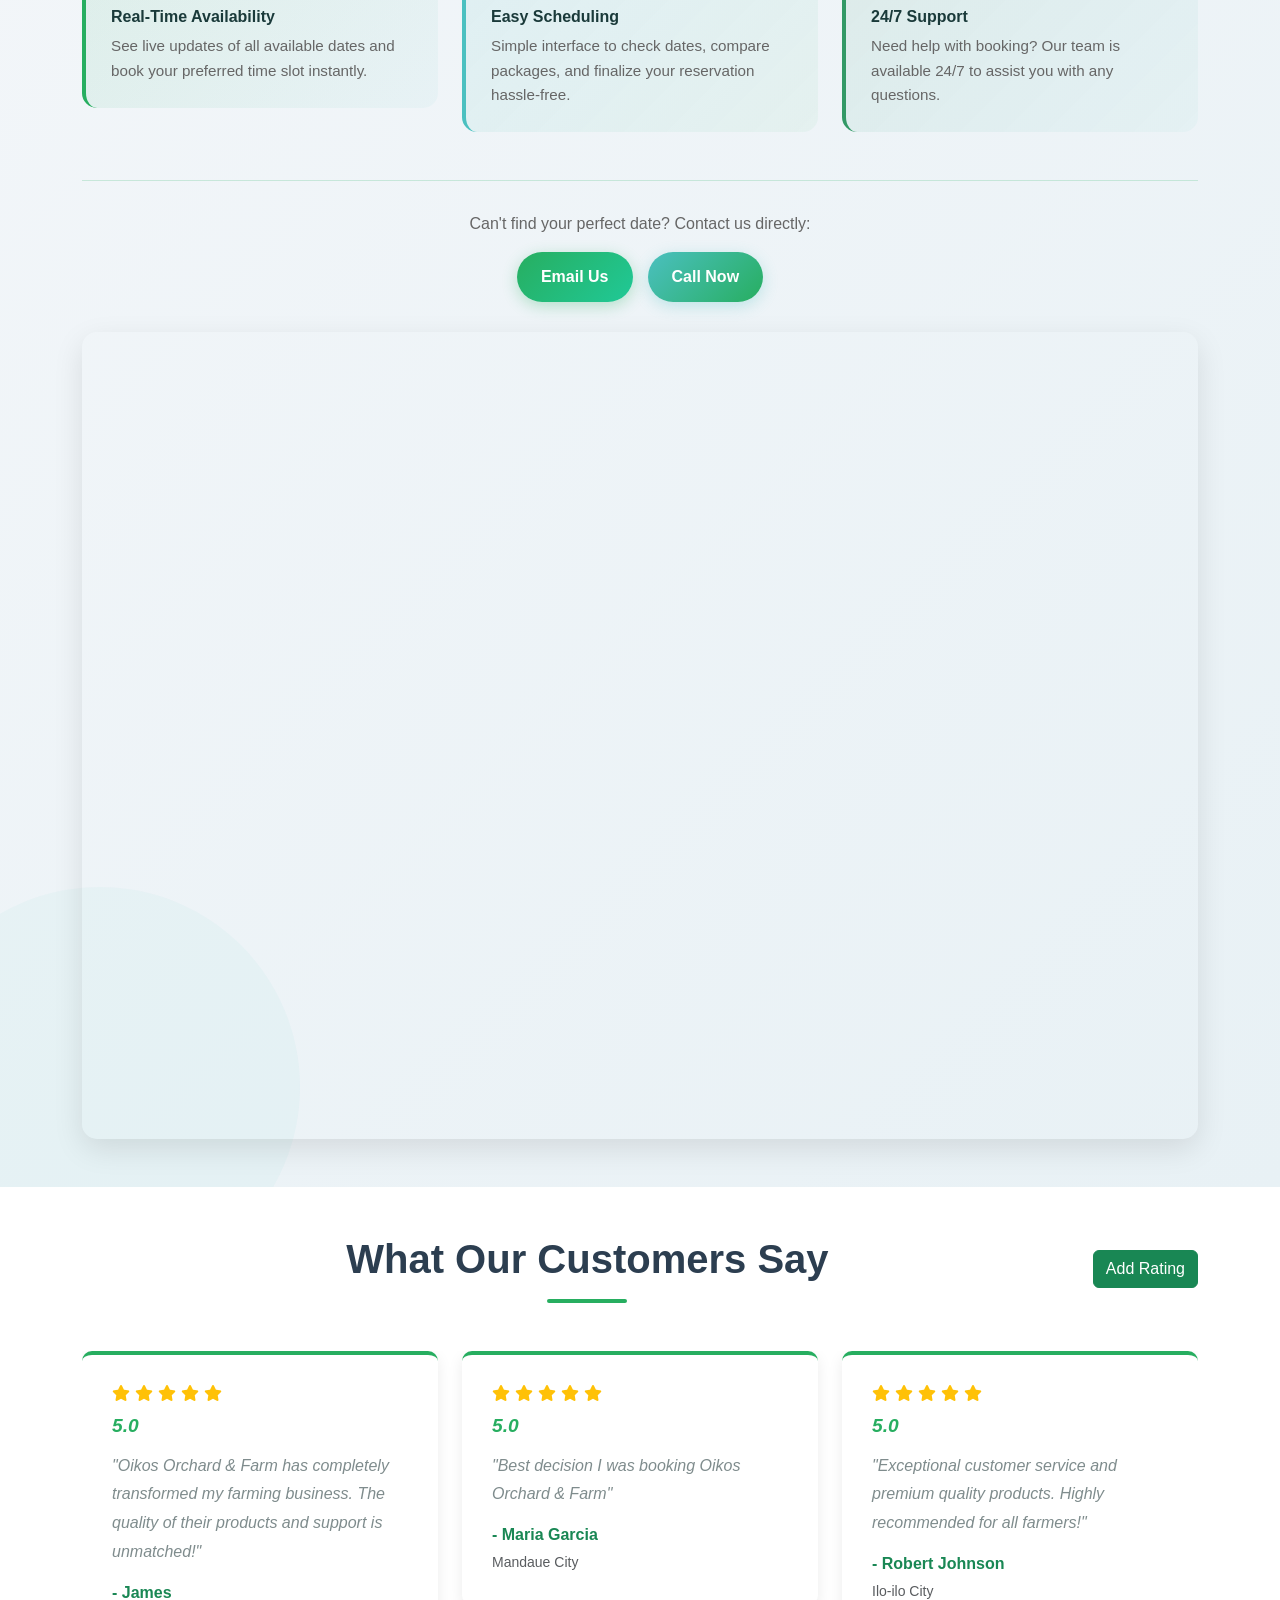
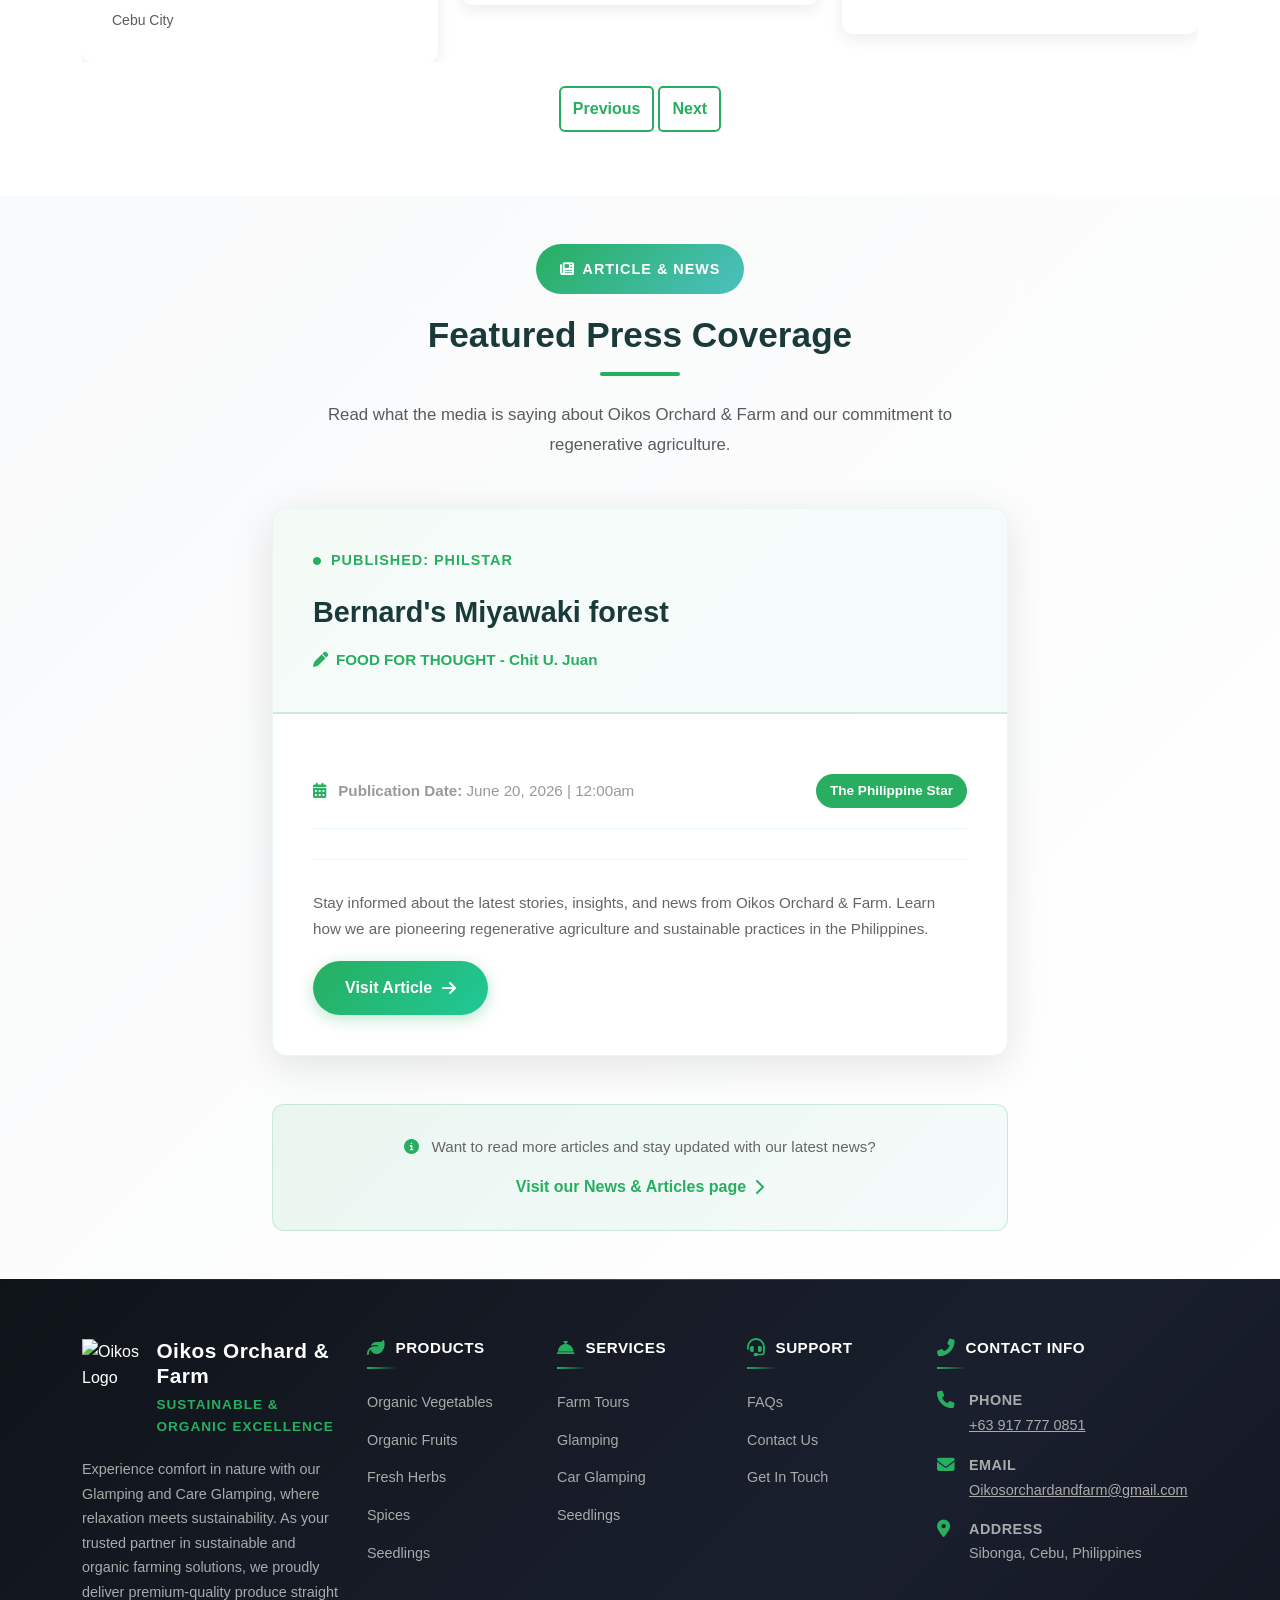
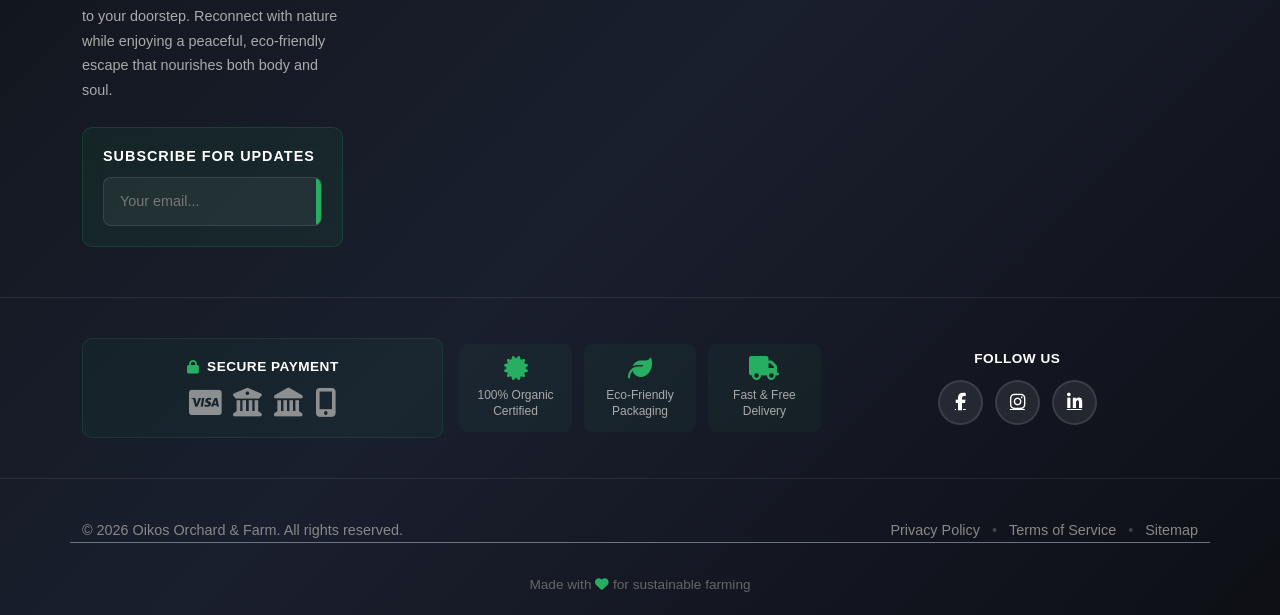
==== commit 09979c40: "1" ====
--- a/index.html
+++ b/index.html
@@ -461,6 +461,152 @@
         </div>
     </section>
 
+    <!-- Package Rates & Experiences -->
+    <section id="rates" class="py-5" style="background: linear-gradient(135deg, #f7faf7 0%, #eef8f3 100%);">
+        <div class="container">
+            <div class="text-center mb-5">
+                <div style="display: inline-block; background: linear-gradient(135deg, #27ae60 0%, #4bc0c0 100%); padding: 12px 24px; border-radius: 50px; margin-bottom: 20px;">
+                    <span style="color: white; font-weight: 600; font-size: 0.85rem; text-transform: uppercase; letter-spacing: 1px;">
+                        <i class="fas fa-campground me-2"></i>Stay & Camping Rates
+                    </span>
+                </div>
+                <h2 class="section-title mb-3">Choose Your Perfect Nature Escape</h2>
+                <p class="lead text-muted" style="max-width: 850px; margin: 0 auto; line-height: 1.8;">From cozy couple glamping to large group stays and flexible camping options, we have a package that fits every kind of getaway.</p>
+            </div>
+
+            <div class="row g-4">
+                <div class="col-lg-6">
+                    <div class="card h-100 border-0 shadow-sm" style="border-radius: 20px; overflow: hidden;">
+                        <div class="card-header text-white" style="background: linear-gradient(135deg, #1d7a54 0%, #39b980 100%); padding: 20px 24px; border-bottom: none;">
+                            <h4 class="mb-0"><i class="fas fa-tree me-2"></i>Glamping Experience</h4>
+                        </div>
+                        <div class="card-body p-0">
+                            <ul class="list-group list-group-flush">
+                                <li class="list-group-item py-3">
+                                    <div class="d-flex justify-content-between align-items-start gap-3">
+                                        <div>
+                                            <strong>Couple Small Package</strong><br>
+                                            <small class="text-muted">Good for 2</small>
+                                        </div>
+                                        <div class="text-end">
+                                            <div class="fw-bold text-success">₱3,800/night</div>
+                                            <small class="text-muted">Weekday: ₱3,500</small>
+                                        </div>
+                                    </div>
+                                </li>
+                                <li class="list-group-item py-3">
+                                    <div class="d-flex justify-content-between align-items-start gap-3">
+                                        <div>
+                                            <strong>Barkada Package</strong><br>
+                                            <small class="text-muted">Good for 4</small>
+                                        </div>
+                                        <div class="text-end">
+                                            <div class="fw-bold text-success">₱5,500/night</div>
+                                            <small class="text-muted">Weekday: ₱5,000</small>
+                                        </div>
+                                    </div>
+                                </li>
+                                <li class="list-group-item py-3">
+                                    <div class="d-flex justify-content-between align-items-start gap-3">
+                                        <div>
+                                            <strong>Family Package</strong><br>
+                                            <small class="text-muted">Good for 12</small>
+                                        </div>
+                                        <div class="text-end">
+                                            <div class="fw-bold text-success">₱12,000/night</div>
+                                            <small class="text-muted">Weekday: ₱10,500</small>
+                                        </div>
+                                    </div>
+                                </li>
+                                <li class="list-group-item py-3">
+                                    <div class="d-flex justify-content-between align-items-start gap-3">
+                                        <div>
+                                            <strong>Exclusive Camp</strong><br>
+                                            <small class="text-muted">Good for 22</small>
+                                        </div>
+                                        <div class="text-end">
+                                            <div class="fw-bold text-success">₱18,000/night</div>
+                                            <small class="text-muted">Weekday: ₱16,500</small>
+                                        </div>
+                                    </div>
+                                </li>
+                                <li class="list-group-item py-3">
+                                    <div class="text-muted small" style="line-height: 1.7;">
+                                        <strong>Guest Add-ons:</strong> ₱1,000 per guest
+                                    </div>
+                                </li>
+                            </ul>
+                        </div>
+                    </div>
+                </div>
+
+                <div class="col-lg-3">
+                    <div class="card h-100 border-0 shadow-sm" style="border-radius: 20px; overflow: hidden;">
+                        <div class="card-header text-white" style="background: linear-gradient(135deg, #0f766e 0%, #2bb3a6 100%); padding: 20px 24px; border-bottom: none;">
+                            <h4 class="mb-0"><i class="fas fa-car me-2"></i>Car Camping</h4>
+                        </div>
+                        <div class="card-body p-0">
+                            <ul class="list-group list-group-flush">
+                                <li class="list-group-item py-3">
+                                    <strong>Day Use</strong><br>
+                                    <small class="text-muted">6:00 AM – 6:00 PM</small>
+                                    <div class="fw-bold text-success mt-2">₱600/person</div>
+                                </li>
+                                <li class="list-group-item py-3">
+                                    <strong>Overnight Stay</strong><br>
+                                    <small class="text-muted">Minimum 2 pax</small>
+                                    <div class="fw-bold text-success mt-2">₱1,000/person</div>
+                                </li>
+                                <li class="list-group-item py-3">
+                                    <strong>Car Glamping</strong><br>
+                                    <small class="text-muted">Weekday slots</small>
+                                    <div class="fw-bold text-success mt-2">Starts at ₱1,200</div>
+                                </li>
+                                <li class="list-group-item py-3">
+                                    <div class="text-muted small" style="line-height: 1.7;">
+                                        <strong>Guest add-ons:</strong> ₱400 per person
+                                    </div>
+                                </li>
+                            </ul>
+                        </div>
+                    </div>
+                </div>
+
+                <div class="col-lg-3">
+                    <div class="card h-100 border-0 shadow-sm" style="border-radius: 20px; overflow: hidden;">
+                        <div class="card-header text-white" style="background: linear-gradient(135deg, #1e5f7d 0%, #4d9fe6 100%); padding: 20px 24px; border-bottom: none;">
+                            <h4 class="mb-0"><i class="fas fa-campground me-2"></i>DIY Camping</h4>
+                        </div>
+                        <div class="card-body p-0">
+                            <ul class="list-group list-group-flush">
+                                <li class="list-group-item py-3">
+                                    <strong>Day Camping</strong><br>
+                                    <small class="text-muted">Pitch & Park • 6:00 AM – 6:00 PM</small>
+                                    <div class="fw-bold text-success mt-2">₱300/person</div>
+                                </li>
+                                <li class="list-group-item py-3">
+                                    <strong>Overnight Camping</strong><br>
+                                    <small class="text-muted">Minimum 2 pax</small>
+                                    <div class="fw-bold text-success mt-2">₱500/person/night</div>
+                                </li>
+                                <li class="list-group-item py-3">
+                                    <strong>Group Camping Package</strong><br>
+                                    <small class="text-muted">Up to 10 pax</small>
+                                    <div class="fw-bold text-success mt-2">₱3,500/package</div>
+                                </li>
+                                <li class="list-group-item py-3">
+                                    <div class="text-muted small" style="line-height: 1.7;">
+                                        <strong>Guest add-ons:</strong> ₱400 per person
+                                    </div>
+                                </li>
+                            </ul>
+                        </div>
+                    </div>
+                </div>
+            </div>
+        </div>
+    </section>
+
     <!-- Products Section -->
     <section id="products" class="py-5">
         <div class="container">
@@ -1446,7 +1592,58 @@
         </div>
     </div>
 
+    <!-- Payment QR Modal -->
+    <div class="modal fade" id="paymentModal" tabindex="-1" data-bs-backdrop="static" data-bs-keyboard="false">
+        <div class="modal-dialog modal-dialog-centered modal-lg">
+            <div class="modal-content border-0" style="border-radius: 18px; overflow: hidden; box-shadow: 0 25px 60px rgba(0,0,0,0.18);">
+                <div class="modal-body p-4 p-md-5" style="background: linear-gradient(135deg, #f5fff9 0%, #eafbf4 100%);">
+                    <div class="text-center mb-4">
+                        <div class="mx-auto mb-3 d-flex align-items-center justify-content-center" style="width: 76px; height: 76px; border-radius: 22px; background: linear-gradient(135deg, #1fbf73, #0f9f5f); box-shadow: 0 12px 24px rgba(31,191,115,0.2);">
+                            <i class="fas fa-qrcode text-white" style="font-size: 34px;"></i>
+                        </div>
+                        <h4 class="mb-2" style="font-weight: 800; color: #1a3a3a;">Please scan this QR code to proceed payment</h4>
+                        <p class="mb-4 text-muted" style="font-size: 0.98rem;">Complete your booking by paying through the QR code below and upload the transaction screenshot.</p>
+                    </div>
+
+                    <div class="row align-items-center g-4">
+                        <div class="col-md-5 text-center">
+                            <div class="mx-auto p-3 bg-white rounded-4 shadow-sm d-inline-block" style="border: 1px solid rgba(17, 107, 70, 0.12);">
+                                <img src="./assets/images/EventImage/image.png" alt="Payment QR Code" style="width: 220px; height: 220px; object-fit: contain; border-radius: 14px;">
+                            </div>
+                        </div>
+
+                        <div class="col-md-7">
+                            <div class="payment-upload-box p-3 rounded-4 bg-white border border-success-subtle shadow-sm">
+                                <label class="fw-bold d-block mb-2" style="color: #114d3a;">
+                                    <i class="fas fa-upload me-2"></i>Upload Transaction Details (Screenshot)
+                                </label>
+                                <input id="paymentScreenshot" type="file" accept="image/*" class="form-control" style="border-radius: 12px; border-color: rgba(31,191,115,0.35);">
+                                <small class="text-muted d-block mt-2">Upload your payment screenshot for confirmation.</small>
+                                <div id="paymentScreenshotPreviewWrap" class="mt-3 d-none">
+                                    <img id="paymentScreenshotPreview" src="" alt="Payment upload preview" class="img-fluid rounded-3 shadow-sm border" style="max-height: 180px; object-fit: cover;">
+                                </div>
+                            </div>
+                        </div>
+                    </div>
+
+                    <div class="d-flex gap-3 mt-4 flex-column flex-md-row">
+                        <button type="button" class="btn btn-success btn-lg flex-fill" style="font-weight: 700; border-radius: 12px;" onclick="submitPaymentProof()">
+                            <i class="fas fa-paper-plane me-2"></i>Submit Payment Proof
+                        </button>
+                        <button type="button" class="btn btn-outline-secondary btn-lg flex-fill" style="font-weight: 700; border-radius: 12px;" onclick="showBookingConfirmationAgain()">
+                            <i class="fas fa-arrow-left me-2"></i>Back
+                        </button>
+                    </div>
+                </div>
+            </div>
+        </div>
+    </div>
+
     <style>
+        .payment-upload-box {
+            background: linear-gradient(135deg, rgba(255,255,255,0.9), rgba(230, 248, 238, 0.9));
+        }
+
         @keyframes bounceIn {
             0% {
                 opacity: 0;
@@ -1598,228 +1795,176 @@
 
 <!-- Contact Modal -->
 <div class="modal fade" id="contactModal" tabindex="-1">
-    <div class="modal-dialog modal-lg ecommerce-modal">
-        <div class="modal-content ecommerce-booking-form">
-            <div class="modal-header ecommerce-header border-0">
-                <div class="w-100 text-center">
-                    <img src="assets/images/OikosOF.png" alt="Oikos Logo" class="booking-logo">
-                    <h5 class="modal-title booking-title">Reserve Your Experience</h5>
-                    <p class="booking-subtitle">Secure your perfect getaway at OikosOF</p>
-                </div>
-                <button type="button" class="btn-close ecommerce-close" data-bs-dismiss="modal"></button>
-            </div>
-            <div class="modal-body ecommerce-body">
-                <form id="bookingForm" class="enhanced-form" action="https://formspree.io/f/mykdpbrk" method="POST">
-                    <!-- Booking Form Configuration -->
+    <div class="modal-dialog modal-xl listing-booking-modal">
+        <div class="modal-content border-0 listing-booking-content">
+            <div class="modal-body listing-booking-body p-0">
+                <button type="button" class="btn-close listing-close" data-bs-dismiss="modal" aria-label="Close"></button>
+
+                <form id="bookingForm" class="listing-booking-form" action="https://formspree.io/f/mykdpbrk" method="POST">
                     <input type="hidden" name="_subject" value="New Booking Request - Oikos Orchard & Farm">
                     <input type="hidden" name="_captcha" value="false">
-                    
-                    <!-- Quick Booking Options -->
-                    <div class="booking-platforms mb-4">
-                        <p class="platform-label"><i class="fas fa-arrow-right me-2"></i>Book via:</p>
-                        <div class="row g-2">
-                            <div class="col-6">
-                                <a href="https://www.airbnb.com/rooms/1383645214577624655" target="_blank" class="platform-btn airbnb-btn">
-                                    <i class="fab fa-airbnb"></i> Airbnb
-                                </a>
-                            </div>
-                            <div class="col-6">
-                                <a href="https://www.booking.com/hotel/ph/oikos-orchard-and-farm.tl.html" target="_blank" class="platform-btn booking-btn">
-                                    <i class="fas fa-globe"></i> Booking.com
-                                </a>
-                            </div>
-                        </div>
-                        <div class="divider-text">or fill below</div>
-                    </div>
-
-                    <!-- Personal Information Section -->
-                    <div class="form-section">
-                        <h6 class="section-header"><i class="fas fa-user-circle me-2"></i>Guest Information</h6>
-                        <div class="row g-3">
-                            <div class="col-md-6">
-                                <div class="form-group">
-                                    <label for="bookingFullName" class="form-label">
-                                        <i class="fas fa-user form-icon"></i>Full Name
-                                    </label>
-                                    <div class="input-wrapper">
-                                        <input type="text" id="bookingFullName" class="form-control form-input" placeholder="Your full name" name="name" autocomplete="name" required minlength="2">
-                                        <div class="validation-icon">
-                                            <i class="fas fa-check-circle"></i>
-                                        </div>
-                                    </div>
-                                    <small class="form-feedback"></small>
-                                </div>
-                            </div>
-                            <div class="col-md-6">
-                                <div class="form-group">
-                                    <label for="bookingPhone" class="form-label">
-                                        <i class="fas fa-phone form-icon"></i>Phone Number
-                                    </label>
-                                    <div class="input-wrapper">
-                                        <input type="tel" id="bookingPhone" class="form-control form-input" placeholder="+63 9XX XXX XXXX" name="phone" autocomplete="tel" required>
-                                        <div class="validation-icon">
-                                            <i class="fas fa-check-circle"></i>
-                                        </div>
-                                    </div>
-                                    <small class="form-feedback"></small>
-                                </div>
-                            </div>
-                        </div>
-                        <div class="row g-3">
-                            <div class="col-md-6">
-                                <div class="form-group">
-                                    <label for="bookingEmail" class="form-label">
-                                        <i class="fas fa-envelope form-icon"></i>Email Address
-                                    </label>
-                                    <div class="input-wrapper">
-                                        <input type="email" id="bookingEmail" class="form-control form-input" placeholder="your.email@example.com" name="email" autocomplete="email" required>
-                                        <div class="validation-icon">
-                                            <i class="fas fa-check-circle"></i>
-                                        </div>
-                                    </div>
-                                    <small class="form-feedback"></small>
-                                </div>
-                            </div>
-                            <div class="col-md-6">
-                                <div class="form-group">
-                                    <label for="bookingGuests" class="form-label">
-                                        <i class="fas fa-users form-icon"></i>Number of Guests (Add Ons: ₱400/person)
-                                    </label>
-                                    <div class="input-wrapper">
-                                        <input type="number" id="bookingGuests" class="form-control form-input" placeholder="How many guests?" name="guests" min="1" required>
-                                        <div class="validation-icon">
-                                            <i class="fas fa-check-circle"></i>
-                                        </div>
-                                    </div>
-                                    <small class="form-feedback"></small>
-                                </div>
-                            </div>
-                        </div>
-                    </div>
-
-                    <!-- Add Ons Section -->
-                    <div class="form-section">
-                        <h6 class="section-header"><i class="fas fa-plus-circle me-2"></i>Add Ons</h6>
-                        <div class="row g-3">
-                            <div class="col-md-6">
-                                <div class="form-group">
-                                    <label for="bookingTents" class="form-label">
-                                        <i class="fas fa-campground form-icon"></i>Tents (Add Ons: ₱500/tent)
-                                    </label>
-                                    <div class="input-wrapper">
-                                        <input type="number" id="bookingTents" class="form-control form-input" placeholder="Number of tents" name="tents" min="0" value="0">
-                                        <div class="validation-icon">
-                                            <i class="fas fa-check-circle"></i>
-                                        </div>
-                                    </div>
-                                    <small class="form-feedback"></small>
-                                </div>
-                            </div>
-                        </div>
-                    </div>
-
-                    <!-- Package Selection Section -->
-                    <div class="form-section">
-                        <h6 class="section-header"><i class="fas fa-box me-2"></i>Choose Your Package</h6>
-                        <div class="form-group">
-                            <label for="packageName" class="form-label visually-hidden">Choose Your Package</label>
-                            <select id="packageName" class="form-control form-input enhanced-select" name="packageName" required>
-                                <option value="">Select a Package</option>
-                                <option value="Glamping for 2 (2pax) - Perfect for Couples|3500">💑 Glamping for 2 - ₱3,500</option>
-                                <option value="Glamping for 4 (4pax) - Perfect for Small Families|4200">👨‍👩‍👧‍👦 Glamping for 4 - ₱4,200</option>
-                                <option value="Family Package (12pax)|10000">👪 Family Package - ₱10,000</option>
-                                <option value="Full House Package (25pax)|12500">🏠 Full House Package - ₱12,500</option>
-                            </select>
-                            <small class="form-feedback"></small>
-                        </div>
-                    </div>
-                    <!-- Calendar Availability Status Banner -->
-                    <div id="calendarStatusBanner" style="display: none; margin-bottom: 20px; padding: 12px 16px; border-radius: 8px; border-left: 4px solid #27ae60; background-color: #e8f5e9; color: #27ae60; font-size: 0.9rem;">
-                        <i class="fas fa-calendar-check me-2"></i>
-                        <span id="calendarStatusText">Loading calendar availability...</span>
-                    </div>
-
-                    <!-- Dates Section -->
-                    <div class="form-section">
-                        <h6 class="section-header"><i class="fas fa-calendar-alt me-2"></i>Dates</h6>
-                        <div class="row g-3">
-                            <div class="col-md-6">
-                                <div class="form-group">
-                                    <label for="bookingCheckIn" class="form-label">
-                                        <i class="fas fa-sign-in-alt form-icon"></i>Check-In
-                                    </label>
-                                    <div class="input-wrapper">
+
+                    <div class="listing-header-row">
+                        <h2 class="listing-title">Oikos Orchard and Farm</h2>
+                        <div class="listing-actions">
+                            <button type="button" class="listing-action-btn" data-action="share"><i class="fas fa-share-alt"></i> Share</button>
+                            <button type="button" class="listing-action-btn" data-action="save"><i class="fas fa-heart"></i> Save</button>
+                        </div>
+                    </div>
+
+                    <div class="listing-gallery-grid">
+                        <div class="gallery-main"><img src="assets/images/Articleimage/620053531_1540025584792784_2378628555845545138_n.jpg" alt="Main farm view"></div>
+                        <div class="gallery-stack">
+                            <div class="gallery-tile"><img src="assets/images/Articleimage/image1 .png" alt="Farm glamping"></div>
+                            <div class="gallery-tile"><img src="assets/images/Articleimage/Screenshot 2026-09-29 153226.png" alt="Farm lodge"></div>
+                            <div class="gallery-tile"><img src="assets/images/Articleimage/Screenshot 2026-09-29 153451.png" alt="Tent accommodation"></div>
+                            <div class="gallery-tile">
+                                <img src="assets/images/Articleimage/Screenshot 2026-09-29 153636.png" alt="Farm scenery">
+                                <button type="button" class="show-photos-btn"><i class="fas fa-th-large"></i> Show all photos</button>
+                            </div>
+                        </div>
+                    </div>
+
+                    <div class="listing-layout">
+                        <div class="listing-main-col">
+                            <h3 class="listing-subtitle">Farm Stay in Sibonga, Philippines</h3>
+                            <div class="meta-row">16+ guests · 4 bedrooms · 8 beds · 2 baths</div>
+
+                            <div class="host-row">
+                                <div class="host-avatar"><i class="fas fa-user"></i></div>
+                                <div>
+                                    <div class="host-title">Hosted by Oikos Orchard and Farm Agriventures Inc.</div>
+                                </div>
+                            </div>
+
+                            <div class="feature-list">
+                                <div class="feature-item">
+                                    <div class="feature-icon"><i class="fas fa-key"></i></div>
+                                    <div><strong>Self check-in</strong><span>You can check in with the building staff.</span></div>
+                                </div>
+                                <div class="feature-item">
+                                    <div class="feature-icon"><i class="fas fa-mountain"></i></div>
+                                    <div><strong>Ocean and mountain views</strong><span>Soak up the views during your stay.</span></div>
+                                </div>
+                                <div class="feature-item">
+                                    <div class="feature-icon"><i class="fas fa-laptop"></i></div>
+                                    <div><strong>Dedicated workspace</strong><span>A common area with wifi that's well-suited for working.</span></div>
+                                </div>
+                            </div>
+                        </div>
+
+                        <aside class="booking-summary-card">
+                            <div class="booking-price-row">
+                                <div class="price-left">
+                                    <span class="card-price">₱3,800</span>
+                                    <span class="card-night">/ night</span>
+                                </div>
+                                <span class="card-rating"><i class="fas fa-star"></i> New</span>
+                            </div>
+
+                            <div class="booking-inputs">
+                                <div class="booking-date-grid">
+                                    <div class="field-group">
+                                        <label for="bookingCheckIn">Check-in</label>
                                         <input type="date" id="bookingCheckIn" class="form-control form-input" name="checkin" required>
-                                        <div class="validation-icon">
-                                            <i class="fas fa-check-circle"></i>
-                                        </div>
-                                    </div>
-                                    <small class="form-feedback"></small>
-                                </div>
-                            </div>
-                            <div class="col-md-6">
-                                <div class="form-group">
-                                    <label for="bookingCheckOut" class="form-label">
-                                        <i class="fas fa-sign-out-alt form-icon"></i>Check-Out
-                                    </label>
-                                    <div class="input-wrapper">
+                                    </div>
+                                    <div class="field-group">
+                                        <label for="bookingCheckOut">Checkout</label>
                                         <input type="date" id="bookingCheckOut" class="form-control form-input" name="checkout" required>
-                                        <div class="validation-icon">
-                                            <i class="fas fa-check-circle"></i>
-                                        </div>
-                                    </div>
-                                    <small class="form-feedback"></small>
-                                </div>
-                            </div>
-                        </div>
-                    </div>
-
-                    <!-- Special Request Section -->
-                    <div class="form-section">
-                        <h6 class="section-header"><i class="fas fa-sticky-note me-2"></i>Special Requests</h6>
-                        <div class="form-group">
-                            <label for="bookingRequests" class="form-label visually-hidden">Special Requests</label>
-                            <div class="input-wrapper textarea-wrapper">
-                                <textarea id="bookingRequests" class="form-control form-input" placeholder="Any special requests or dietary requirements? Let us know..." name="special_request" autocomplete="off" rows="3" maxlength="500"></textarea>
-                                <div class="char-counter">
-                                    <span id="bookingCharCount">0</span><span class="char-total">/500</span>
-                                </div>
-                            </div>
-                        </div>
-                    </div>
-
-                    <!-- Hidden Field for Email -->
-                    <!-- Price Display -->
-                    <div class="price-display">
-                        <div class="price-row">
-                            <span>Amount to Pay:</span>
-                            <span id="displayPrice" class="price-amount">---</span>
-                        </div>
-                    </div>
-
-                    <!-- Hidden field for Amount to Pay (submitted to Formspree) -->
+                                    </div>
+                                </div>
+
+                                <div class="field-group guests-field">
+                                    <label for="bookingGuests">Add-Ons Guests</label>
+                                    <input type="number" id="bookingGuests" class="form-control form-input" placeholder="0" name="guests" min="0" value="0" required>
+                                </div>
+
+                                <div class="field-group package-field">
+                                    <label for="packageName">Package</label>
+                                    <select id="packageName" class="form-control form-input enhanced-select" name="packageName" required>
+                                        <option value="">Select a Package</option>
+                                        <option value="Couple Small Package (Good for 2)|3800|night">Couple Small Package - ₱3,800/night</option>
+                                        <option value="Barkada Package (Good for 4)|5500|night">Barkada Package - ₱5,500/night</option>
+                                        <option value="Family Package (Good for 12)|12000|night">Family Package - ₱12,000/night</option>
+                                        <option value="Exclusive Camp (Good for 22)|18000|night">Exclusive Camp - ₱18,000/night</option>
+                                        <option value="Car Camping - Day Use (6:00 AM - 6:00 PM)|600|person-day">Car Camping - Day Use - ₱600/person</option>
+                                        <option value="Car Camping - Overnight Stay (min 2 pax)|1000|person-night">Car Camping - Overnight Stay - ₱1,000/person</option>
+                                        <option value="Car Camping - Car Glamping (weekday slots)|1200|night">Car Glamping - Starts at ₱1,200</option>
+                                        <option value="DIY Camping - Day Camping (Pitch & Park)|300|person-day">DIY Camping - Day Camping - ₱300/person</option>
+                                        <option value="DIY Camping - Overnight Camping (min 2 pax)|500|person-night">DIY Camping - Overnight Camping - ₱500/person/night</option>
+                                        <option value="DIY Camping - Group Camping Package (up to 10 pax)|3500|package">DIY Camping - Group Package - ₱3,500/package</option>
+                                    </select>
+                                </div>
+
+                                <div class="field-group package-field">
+                                    <label for="bookingTents">Tents (Add Ons)</label>
+                                    <input type="number" id="bookingTents" class="form-control form-input" placeholder="0" name="tents" min="0" value="0">
+                                </div>
+                            </div>
+
+                            <button type="submit" class="book-now-btn"><i class="fas fa-check-circle me-2"></i>Check availability</button>
+                            <div class="card-report-link"><i class="fas fa-flag"></i> Report this listing</div>
+                        </aside>
+                    </div>
+
+                    <div class="booking-extra-form">
+                        <div class="extra-row">
+                            <div class="field-group full-width">
+                                <label for="bookingFullName">Full Name</label>
+                                <input type="text" id="bookingFullName" class="form-control form-input" placeholder="Your full name" name="name" autocomplete="name" required minlength="2">
+                            </div>
+                            <div class="field-group full-width">
+                                <label for="bookingPhone">Phone Number</label>
+                                <input type="tel" id="bookingPhone" class="form-control form-input" placeholder="+63 9XX XXX XXXX" name="phone" autocomplete="tel" required>
+                            </div>
+                        </div>
+
+                        <div class="extra-row">
+                            <div class="field-group full-width">
+                                <label for="bookingEmail">Email Address</label>
+                                <input type="email" id="bookingEmail" class="form-control form-input" placeholder="your.email@example.com" name="email" autocomplete="email" required>
+                            </div>
+                        </div>
+
+                        <div class="field-group full-width">
+                            <label for="bookingRequests">Special Requests</label>
+                            <textarea id="bookingRequests" class="form-control form-input" placeholder="Any special requests or dietary requirements? Let us know..." name="special_request" autocomplete="off" rows="3" maxlength="500"></textarea>
+                            <small class="char-counter-inline"><span id="bookingCharCount">0</span>/500</small>
+                        </div>
+                    </div>
+
+                    <div class="booking-submit-area mt-3">
+                        <div class="d-flex justify-content-between align-items-center gap-3 mb-2">
+                            <div>
+                                <span class="price-label">Total</span>
+                                <div id="displayPrice" class="display-price">---</div>
+                            </div>
+                        </div>
+                        <div id="formMessage" class="form-message" aria-live="polite"></div>
+                    </div>
+
+                    <input type="hidden" id="replyto_field" name="_replyto">
                     <input type="hidden" id="amountToPay" name="amount_to_pay" value="">
-
-                    <!-- Submit Button -->
-                    <button type="submit" class="btn btn-success btn-lg w-100 submit-btn">
-                        <span class="btn-text">
-                            <i class="fas fa-lock me-2"></i>Confirm & Check Availability
-                        </span>
-                        <span class="btn-loader" style="display: none;">
-                            <i class="fas fa-spinner fa-spin me-2"></i>Processing...
-                        </span>
-                    </button>
-
-                    <!-- Status Message -->
-                    <div id="formMessage" class="mt-3 form-feedback" style="display: none;"></div>
-
-                    <!-- Security Badge -->
-                    <div class="security-badge">
-                        <i class="fas fa-shield-alt"></i> <span>Your information is secure and encrypted</span>
-                    </div>
+                    <input type="hidden" id="packagePrice" name="package_price">
+                </form>
+            </div>
         </div>
     </div>
 </div>
+
+    <div class="modal fade" id="photoGalleryModal" tabindex="-1" aria-hidden="true">
+        <div class="modal-dialog modal-xl modal-dialog-centered gallery-modal-dialog">
+            <div class="modal-content gallery-modal-content">
+                <div class="modal-header gallery-modal-header border-0">
+                    <h5 class="modal-title gallery-modal-title">Oikos Orchard and Farm Photos</h5>
+                    <button type="button" class="btn-close" data-bs-dismiss="modal" aria-label="Close"></button>
+                </div>
+                <div class="modal-body gallery-modal-body">
+                    <div class="gallery-modal-grid" id="galleryModalGrid"></div>
+                </div>
+            </div>
+        </div>
+    </div>
 
     <script src="https://cdnjs.cloudflare.com/ajax/libs/bootstrap/5.3.0/js/bootstrap.bundle.min.js"></script>
     <script src="assets/js/translations.js?v=3"></script>
--- a/assets/css/styles.css
+++ b/assets/css/styles.css
@@ -1722,6 +1722,493 @@
    ECOMMERCE BOOKING FORM STYLES
    ================================ */
 
+/* Airbnb-Style Listing Booking Modal */
+.listing-booking-modal {
+    max-width: 1200px;
+}
+
+.listing-booking-content {
+    border-radius: 28px;
+    overflow: hidden;
+    background: #fff;
+    box-shadow: 0 24px 60px rgba(0, 0, 0, 0.18);
+}
+
+.listing-booking-body {
+    position: relative;
+    padding: 24px 28px 32px !important;
+}
+
+.listing-close {
+    position: absolute;
+    top: 18px;
+    right: 18px;
+    width: 36px;
+    height: 36px;
+    border-radius: 50%;
+    background: rgba(255, 255, 255, 0.9);
+    box-shadow: 0 4px 14px rgba(0,0,0,0.12);
+    z-index: 3;
+    opacity: 1;
+}
+
+.listing-header-row {
+    display: flex;
+    align-items: center;
+    justify-content: space-between;
+    padding: 8px 0 18px;
+}
+
+.listing-title {
+    font-size: clamp(2rem, 3vw, 2.6rem);
+    font-weight: 800;
+    margin: 0;
+    color: #1f1f1f;
+}
+
+.listing-actions {
+    display: flex;
+    gap: 10px;
+}
+
+.listing-action-btn {
+    border: 1px solid rgba(0,0,0,0.12);
+    background: #fff;
+    border-radius: 999px;
+    padding: 9px 14px;
+    font-weight: 600;
+    color: #222;
+}
+
+.listing-action-btn.saved {
+    background: #fff1f3;
+    border-color: #ff385c;
+    color: #d91f4d;
+}
+
+.listing-gallery-grid {
+    display: grid;
+    grid-template-columns: 1.55fr 1fr;
+    gap: 12px;
+    margin-bottom: 24px;
+}
+
+.gallery-main {
+    height: 390px;
+    border-radius: 20px;
+    overflow: hidden;
+}
+
+.gallery-main img,
+.gallery-tile img {
+    width: 100%;
+    height: 100%;
+    object-fit: cover;
+    display: block;
+}
+
+.gallery-stack {
+    display: grid;
+    grid-template-columns: repeat(2, 1fr);
+    gap: 12px;
+    height: 390px;
+}
+
+.gallery-tile {
+    position: relative;
+    border-radius: 20px;
+    overflow: hidden;
+    min-height: 180px;
+}
+
+.show-photos-btn {
+    position: absolute;
+    right: 12px;
+    bottom: 12px;
+    background: rgba(255, 255, 255, 0.92);
+    border: none;
+    border-radius: 999px;
+    padding: 8px 14px;
+    font-weight: 700;
+    color: #222;
+}
+
+.listing-layout {
+    display: grid;
+    grid-template-columns: minmax(0, 1.5fr) minmax(300px, 420px);
+    gap: 28px;
+    align-items: start;
+}
+
+.listing-main-col {
+    padding-right: 12px;
+}
+
+.listing-subtitle {
+    font-size: clamp(1.8rem, 2vw, 2.3rem);
+    font-weight: 700;
+    margin-bottom: 6px;
+    color: #222;
+}
+
+.meta-row {
+    color: #666;
+    font-size: 1.05rem;
+    margin-bottom: 8px;
+}
+
+.reviews-line {
+    color: #222;
+    font-weight: 600;
+    margin-bottom: 22px;
+}
+
+.reviews-line i {
+    color: #ff385c;
+    margin-right: 6px;
+}
+
+.host-row {
+    display: flex;
+    align-items: center;
+    gap: 14px;
+    padding-top: 18px;
+    border-top: 1px solid rgba(0,0,0,0.08);
+    margin-bottom: 18px;
+}
+
+.host-avatar {
+    width: 42px;
+    height: 42px;
+    border-radius: 50%;
+    display: grid;
+    place-items: center;
+    background: linear-gradient(135deg, #f3f3f3, #dfe7ea);
+    color: #333;
+}
+
+.host-title {
+    font-weight: 700;
+    color: #222;
+}
+
+.host-time {
+    color: #666;
+    font-size: 0.92rem;
+}
+
+.feature-list {
+    border-top: 1px solid rgba(0,0,0,0.08);
+    padding-top: 18px;
+    display: grid;
+    gap: 18px;
+}
+
+.feature-item {
+    display: flex;
+    gap: 14px;
+    align-items: start;
+}
+
+.feature-icon {
+    width: 42px;
+    height: 42px;
+    border-radius: 12px;
+    background: #f5f5f5;
+    display: grid;
+    place-items: center;
+    color: #222;
+    flex-shrink: 0;
+}
+
+.feature-item strong,
+.feature-item span {
+    display: block;
+}
+
+.feature-item strong {
+    color: #222;
+    margin-bottom: 2px;
+}
+
+.feature-item span {
+    color: #666;
+    line-height: 1.45;
+}
+
+.booking-summary-card {
+    border: 1px solid rgba(0,0,0,0.08);
+    border-radius: 20px;
+    padding: 20px;
+    box-shadow: 0 12px 28px rgba(0,0,0,0.08);
+    background: #fff;
+    position: sticky;
+    top: 24px;
+}
+
+.booking-price-row {
+    display: flex;
+    align-items: center;
+    justify-content: space-between;
+    margin-bottom: 18px;
+}
+
+.card-price {
+    font-size: 2rem;
+    font-weight: 800;
+    color: #1f1f1f;
+}
+
+.card-night {
+    color: #666;
+    font-weight: 600;
+}
+
+.card-rating {
+    color: #333;
+    font-weight: 600;
+    font-size: 0.9rem;
+}
+
+.booking-inputs {
+    display: grid;
+    gap: 12px;
+}
+
+.booking-date-grid {
+    display: grid;
+    grid-template-columns: repeat(2, minmax(0, 1fr));
+    gap: 12px;
+}
+
+.field-group {
+    display: flex;
+    flex-direction: column;
+    gap: 6px;
+}
+
+.field-group label {
+    color: #222;
+    font-size: 0.8rem;
+    font-weight: 700;
+    letter-spacing: 0.02em;
+}
+
+.field-group input,
+.field-group select,
+.field-group textarea {
+    border: 1px solid rgba(0,0,0,0.12);
+    border-radius: 12px;
+    padding: 12px 14px;
+    font-size: 0.97rem;
+    background: #fff;
+}
+
+.field-group input:focus,
+.field-group select:focus,
+.field-group textarea:focus {
+    border-color: rgba(0, 0, 0, 0.2);
+    box-shadow: none;
+    outline: none;
+}
+
+.book-now-btn {
+    width: 100%;
+    border: none;
+    border-radius: 14px;
+    background: linear-gradient(135deg, #ff385c 0%, #d91f4d 100%);
+    color: white;
+    font-weight: 700;
+    padding: 15px 20px;
+    margin-top: 18px;
+    box-shadow: 0 12px 24px rgba(255, 56, 92, 0.2);
+}
+
+.card-report-link {
+    text-align: center;
+    color: #666;
+    margin-top: 16px;
+    font-size: 0.9rem;
+}
+
+.booking-extra-form {
+    margin-top: 32px;
+    padding-top: 22px;
+    border-top: 1px solid rgba(0,0,0,0.08);
+    display: grid;
+    gap: 18px;
+}
+
+.extra-row {
+    display: grid;
+    grid-template-columns: repeat(2, minmax(0, 1fr));
+    gap: 18px;
+}
+
+.full-width {
+    width: 100%;
+}
+
+.char-counter-inline {
+    display: inline-block;
+    margin-top: 6px;
+    color: #666;
+    font-size: 0.8rem;
+}
+
+.booking-submit-area {
+    margin-top: 10px;
+    padding-top: 14px;
+    border-top: 1px solid rgba(0,0,0,0.08);
+}
+
+.gallery-modal-dialog {
+    max-width: 1100px;
+}
+
+.gallery-modal-content {
+    border-radius: 22px;
+    overflow: hidden;
+    border: none;
+    box-shadow: 0 26px 60px rgba(0,0,0,0.18);
+}
+
+.gallery-modal-header {
+    padding: 18px 22px 10px;
+    background: #fff;
+}
+
+.gallery-modal-title {
+    font-size: 1.4rem;
+    font-weight: 700;
+    color: #222;
+}
+
+.gallery-modal-body {
+    padding: 0 22px 22px;
+    background: #fff;
+}
+
+.gallery-modal-grid {
+    display: grid;
+    grid-template-columns: repeat(3, minmax(0, 1fr));
+    gap: 14px;
+}
+
+.gallery-modal-grid img {
+    width: 100%;
+    height: 240px;
+    object-fit: cover;
+    display: block;
+    border-radius: 14px;
+}
+
+.price-label {
+    display: block;
+    font-size: 0.8rem;
+    color: #666;
+    text-transform: uppercase;
+    letter-spacing: 0.06em;
+}
+
+.display-price {
+    font-size: 1.4rem;
+    font-weight: 800;
+    color: #1f1f1f;
+}
+
+.form-message {
+    border-radius: 12px;
+    padding: 12px 14px;
+    font-size: 0.92rem;
+    display: none;
+    background: #eafaf0;
+    color: #0b6d42;
+    border: 1px solid rgba(11,109,66,0.16);
+}
+
+@media (max-width: 991.98px) {
+    .listing-layout {
+        grid-template-columns: 1fr;
+    }
+
+    .booking-summary-card {
+        position: static;
+    }
+}
+
+@media (max-width: 767.98px) {
+    .listing-booking-body {
+        padding: 18px 16px 24px !important;
+    }
+
+    .listing-header-row {
+        flex-direction: column;
+        align-items: flex-start;
+        gap: 12px;
+    }
+
+    .listing-actions {
+        width: 100%;
+    }
+
+    .listing-action-btn {
+        flex: 1;
+        text-align: center;
+    }
+
+    .listing-gallery-grid {
+        grid-template-columns: 1fr;
+    }
+
+    .gallery-stack {
+        grid-template-columns: repeat(2, minmax(0, 1fr));
+        height: auto;
+    }
+
+    .booking-date-grid,
+    .extra-row {
+        grid-template-columns: 1fr;
+    }
+
+    .gallery-modal-grid {
+        grid-template-columns: repeat(2, minmax(0, 1fr));
+    }
+}
+
+@media (max-width: 480px) {
+    .listing-title {
+        font-size: 1.8rem;
+    }
+
+    .listing-subtitle {
+        font-size: 1.5rem;
+    }
+
+    .gallery-main {
+        height: 240px;
+    }
+
+    .gallery-tile {
+        min-height: 130px;
+    }
+
+    .card-price {
+        font-size: 1.6rem;
+    }
+
+    .show-photos-btn {
+        right: 8px;
+        bottom: 8px;
+        padding: 7px 10px;
+        font-size: 0.74rem;
+    }
+
+    .gallery-modal-grid {
+        grid-template-columns: 1fr;
+    }
+}
+
 /* Modal Customization */
 .ecommerce-modal {
     max-height: 95vh;
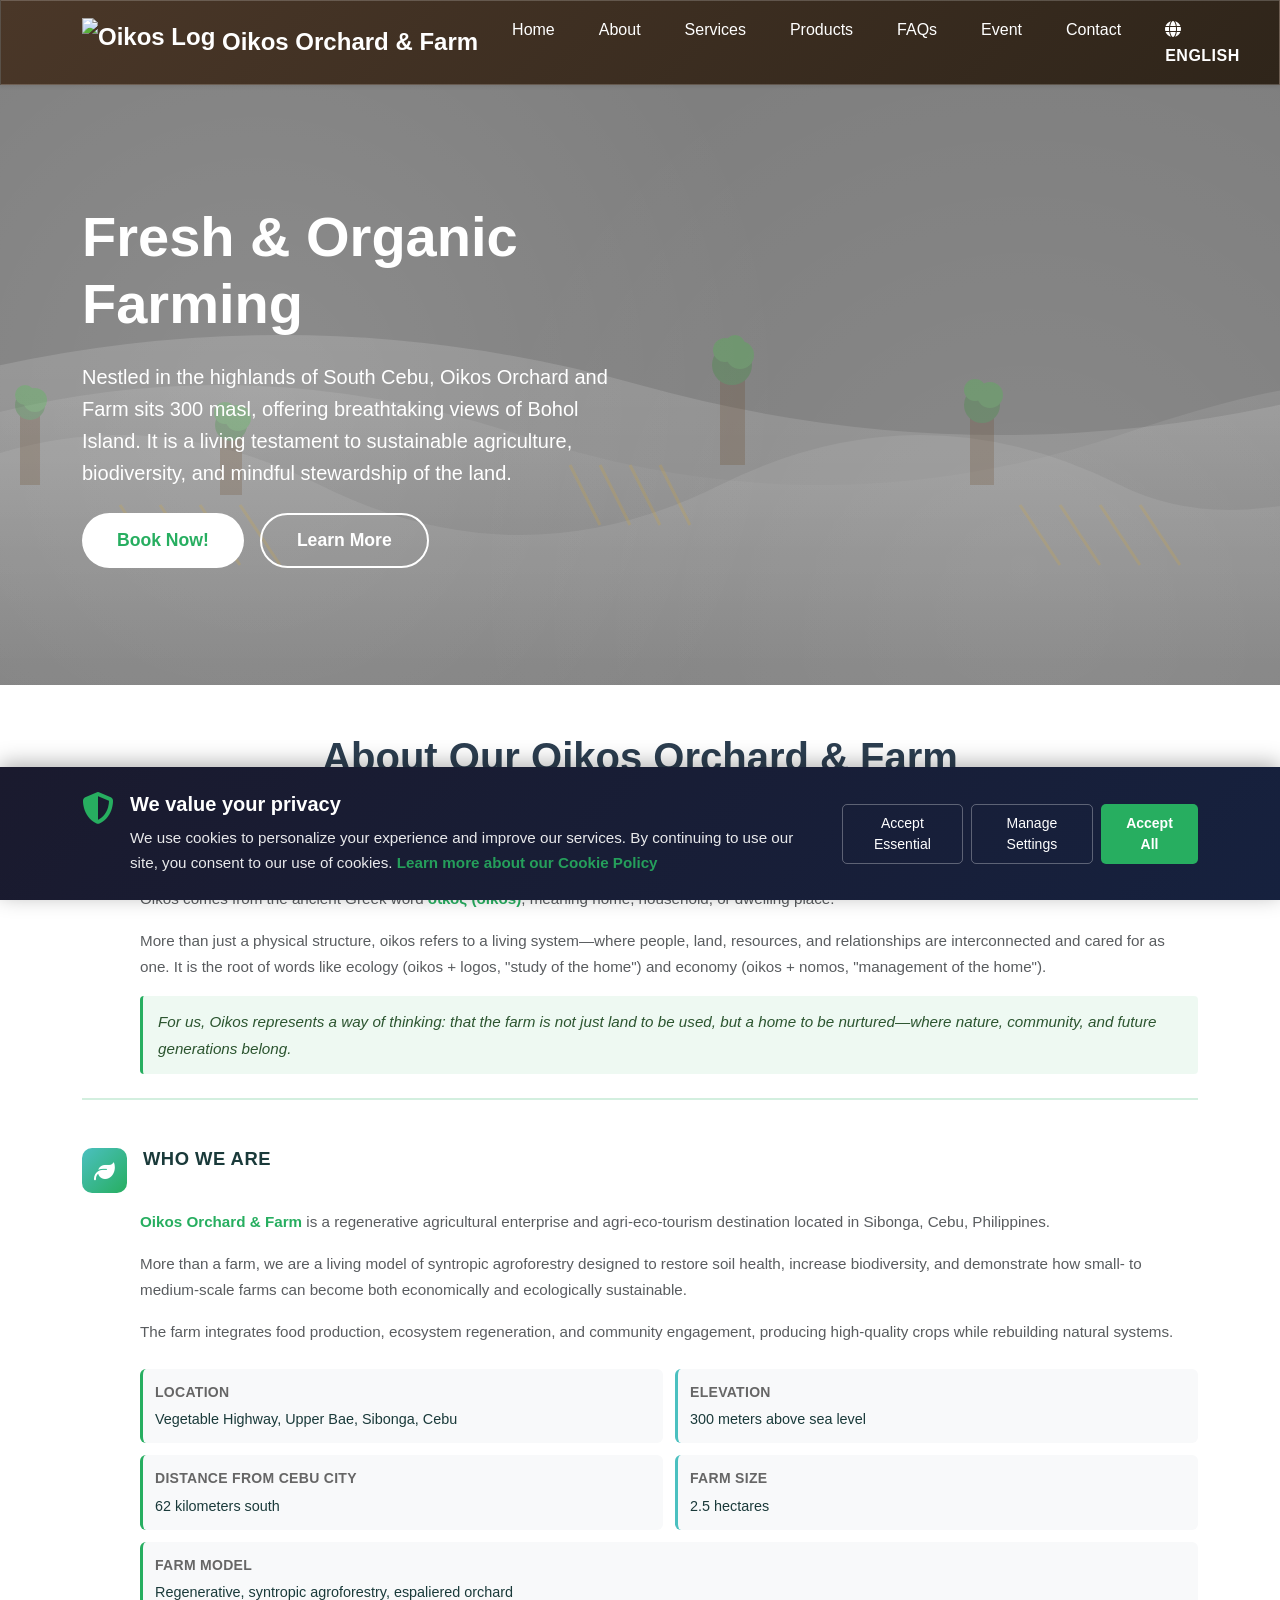
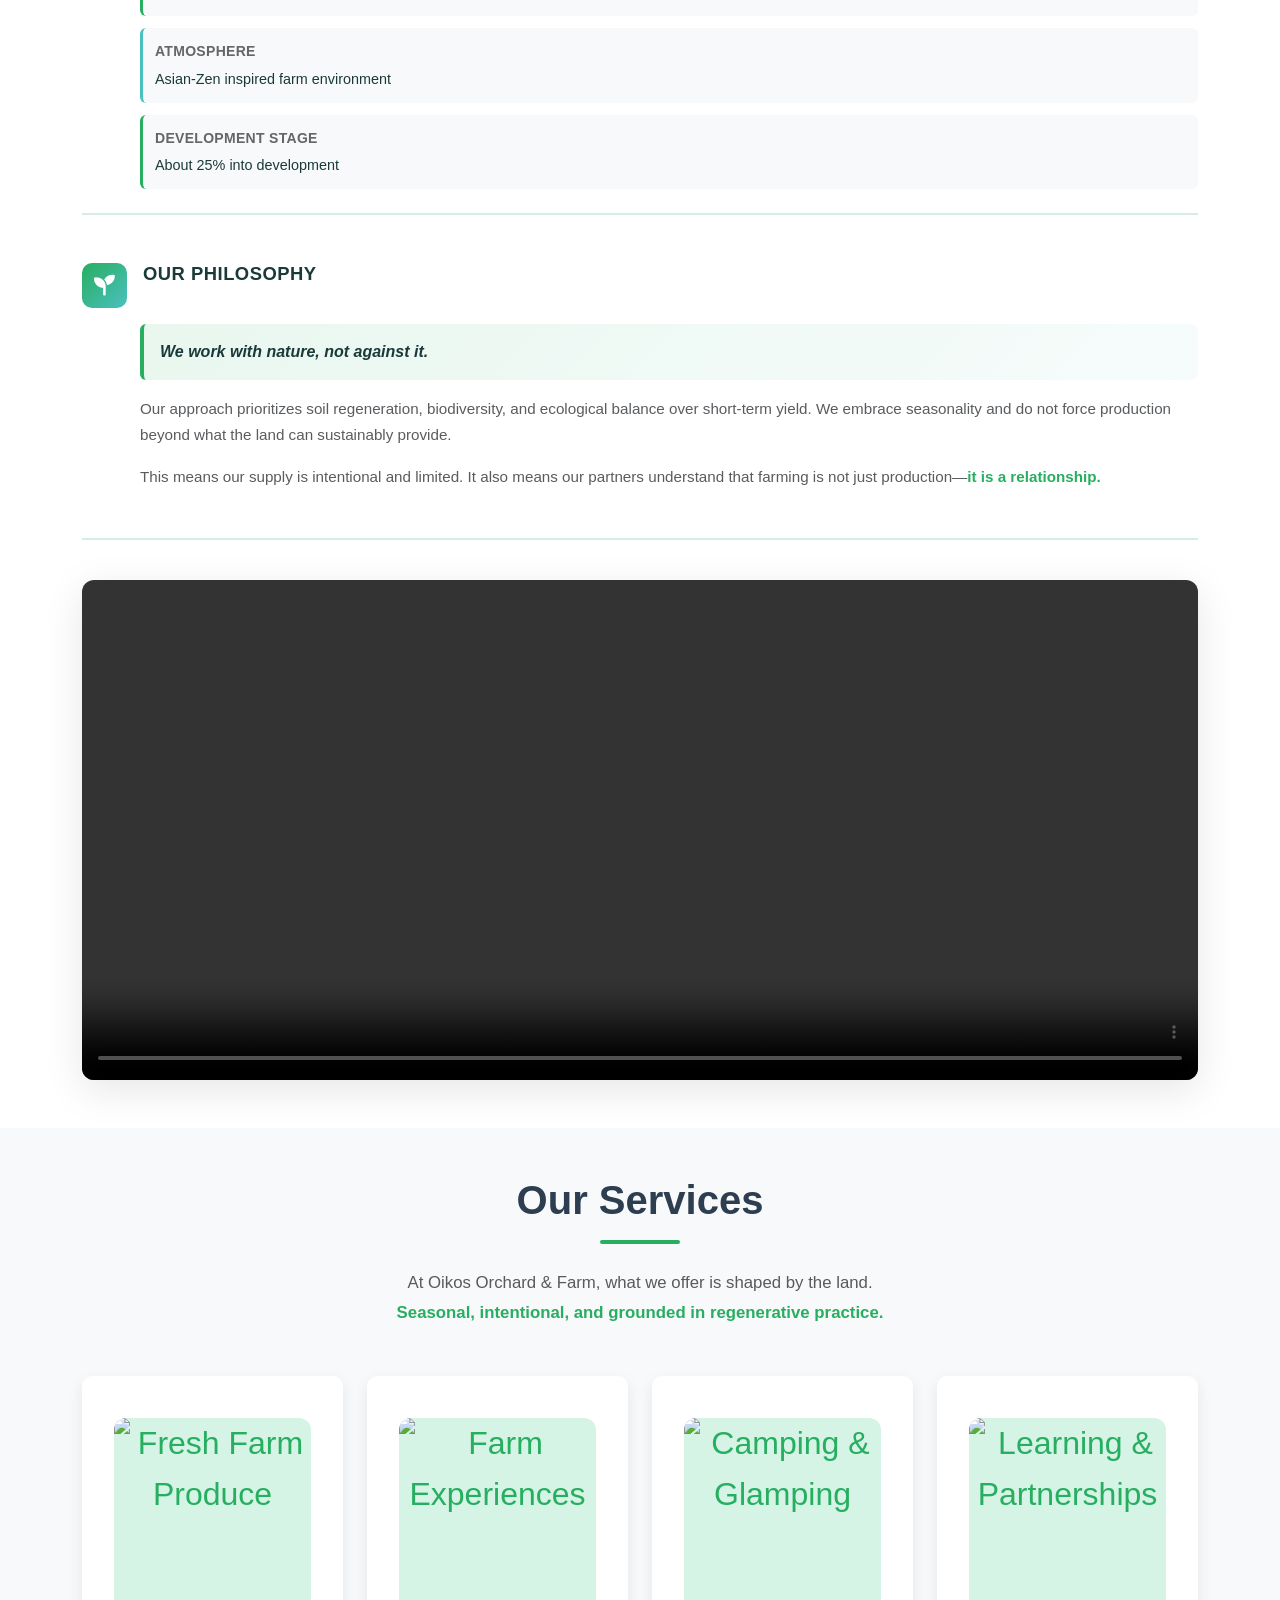
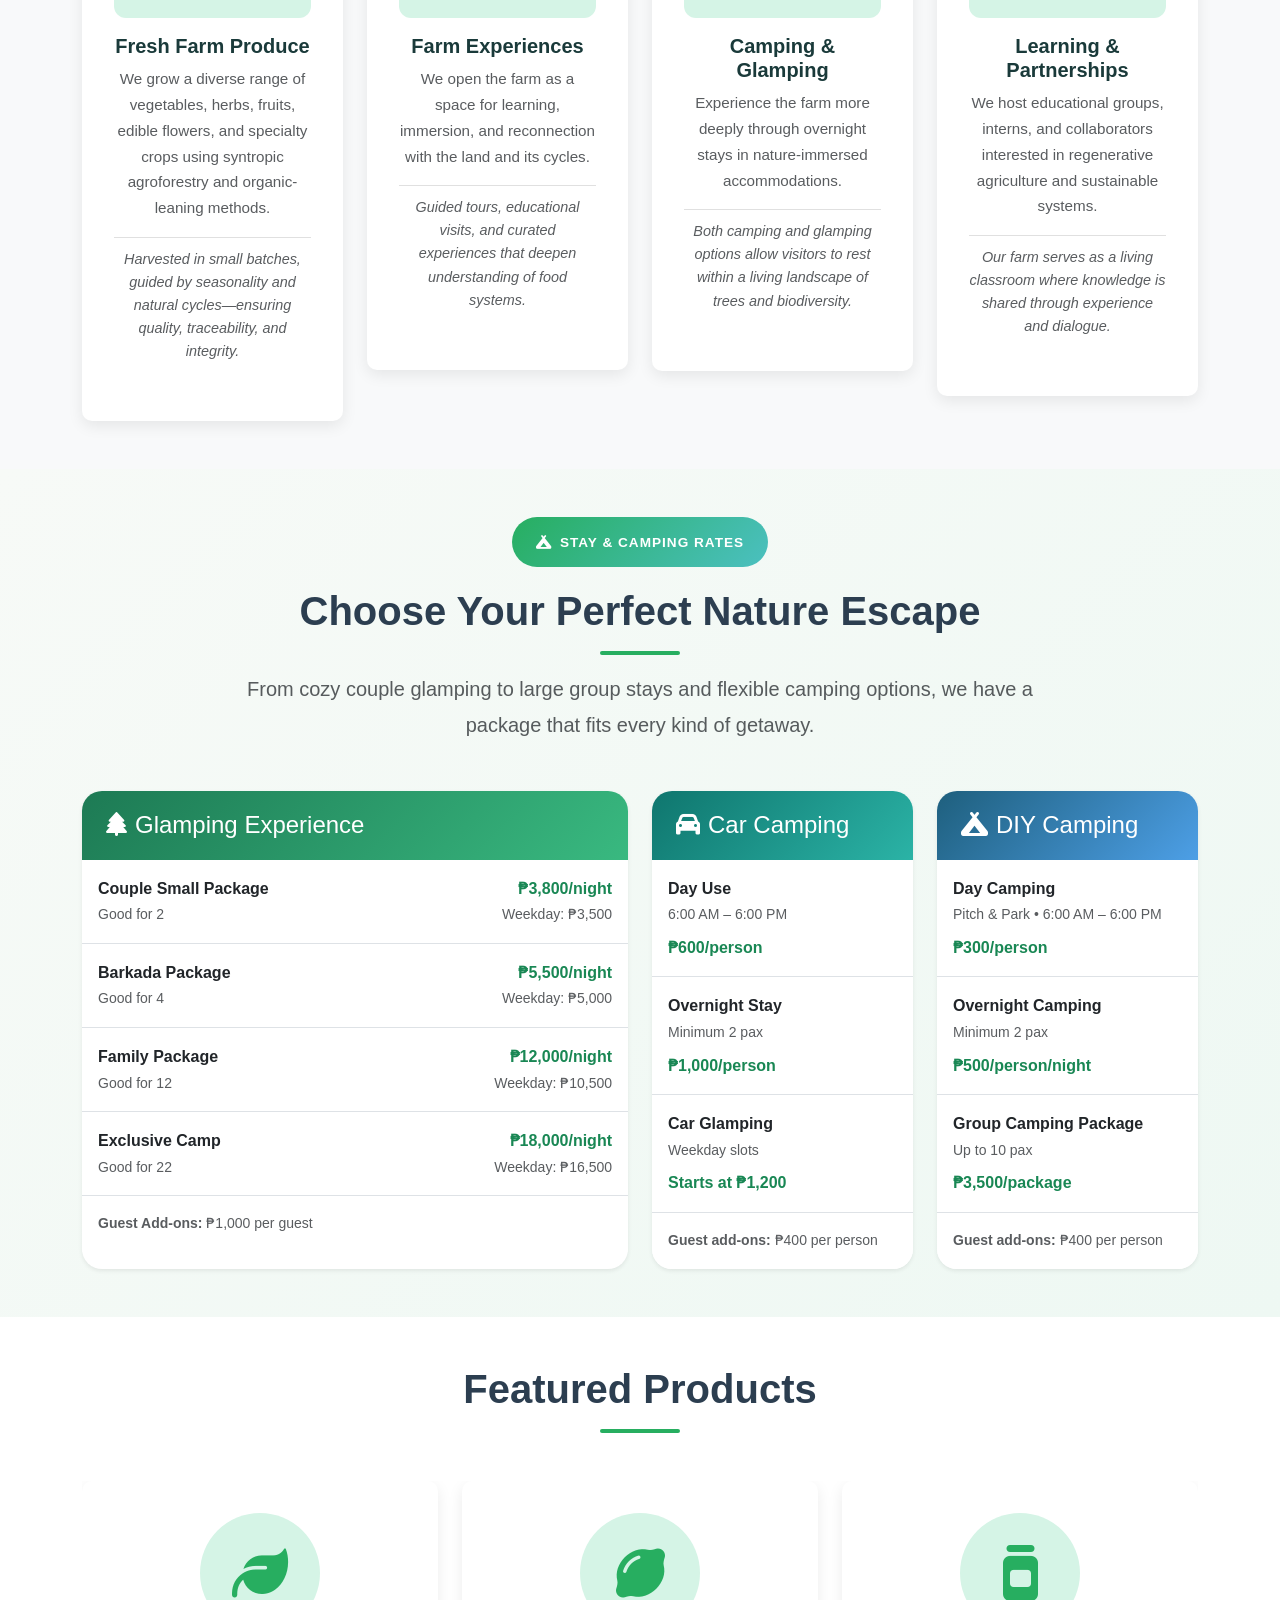
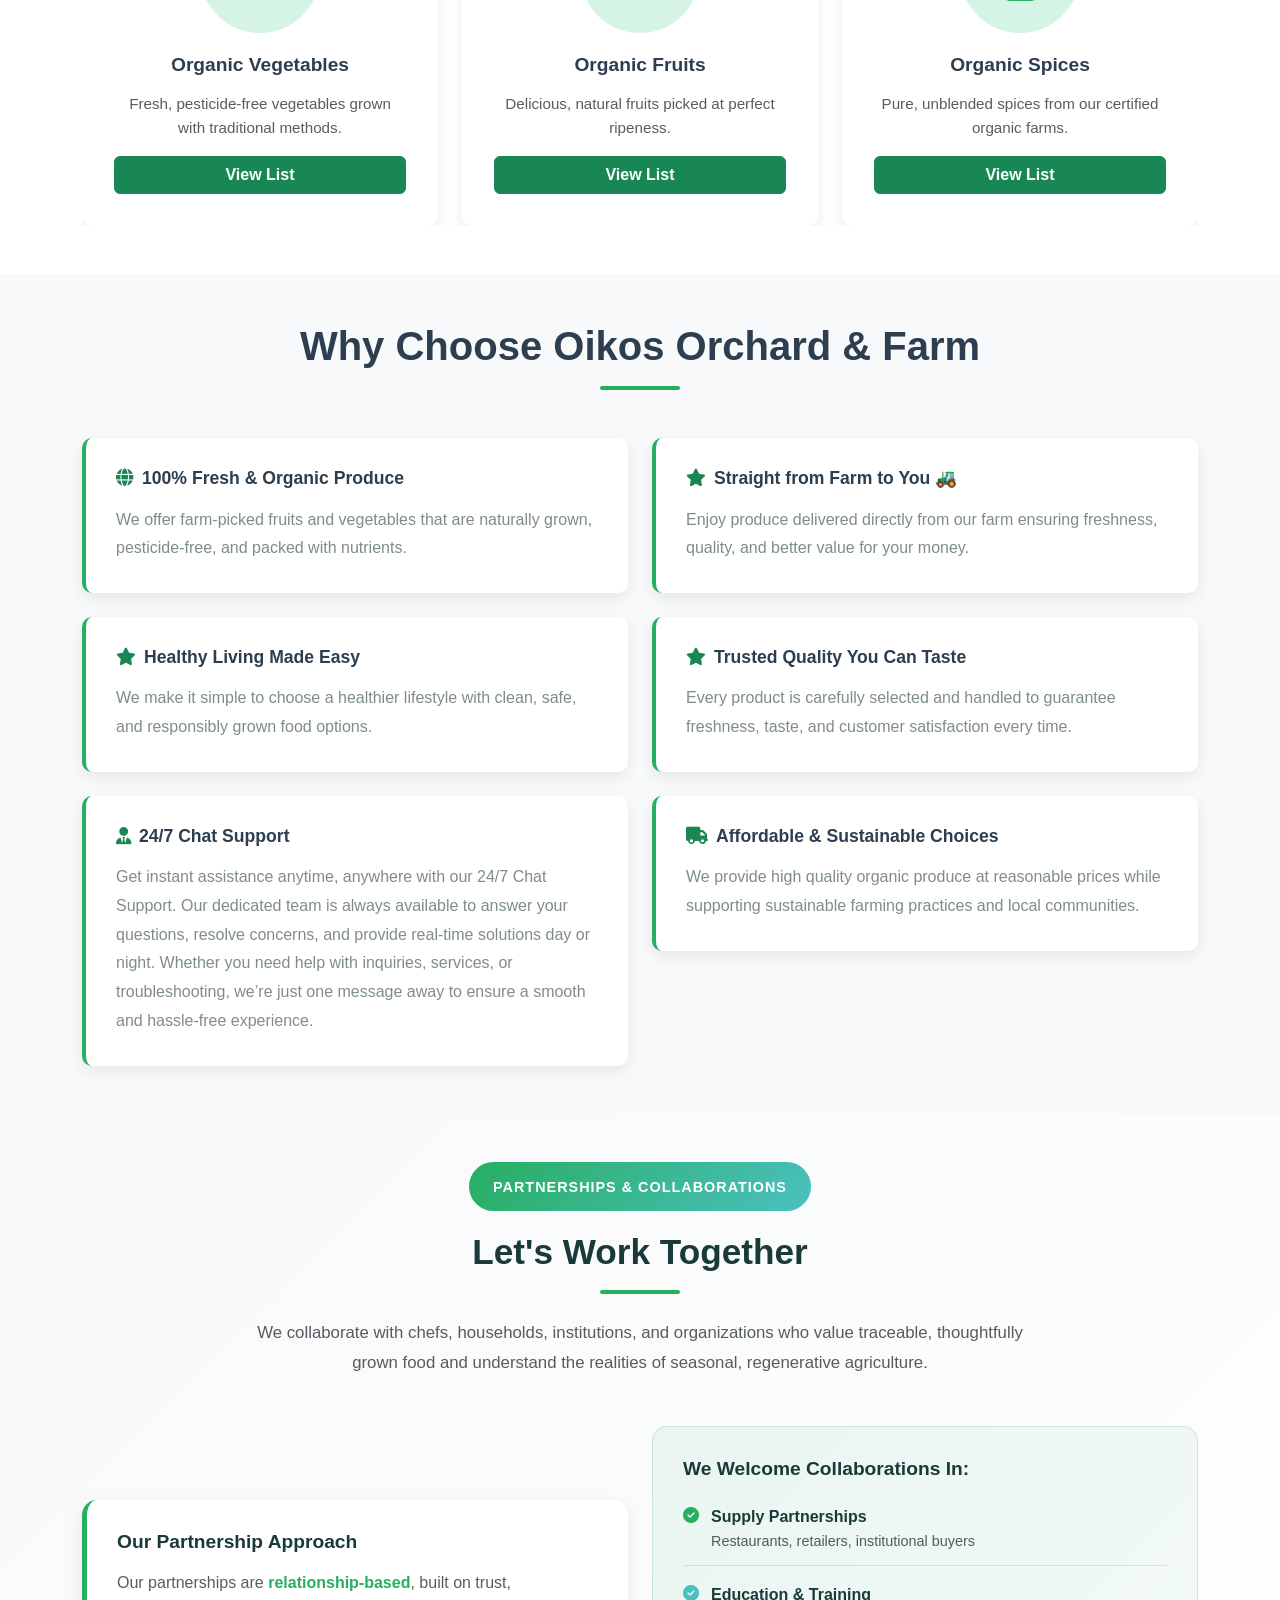
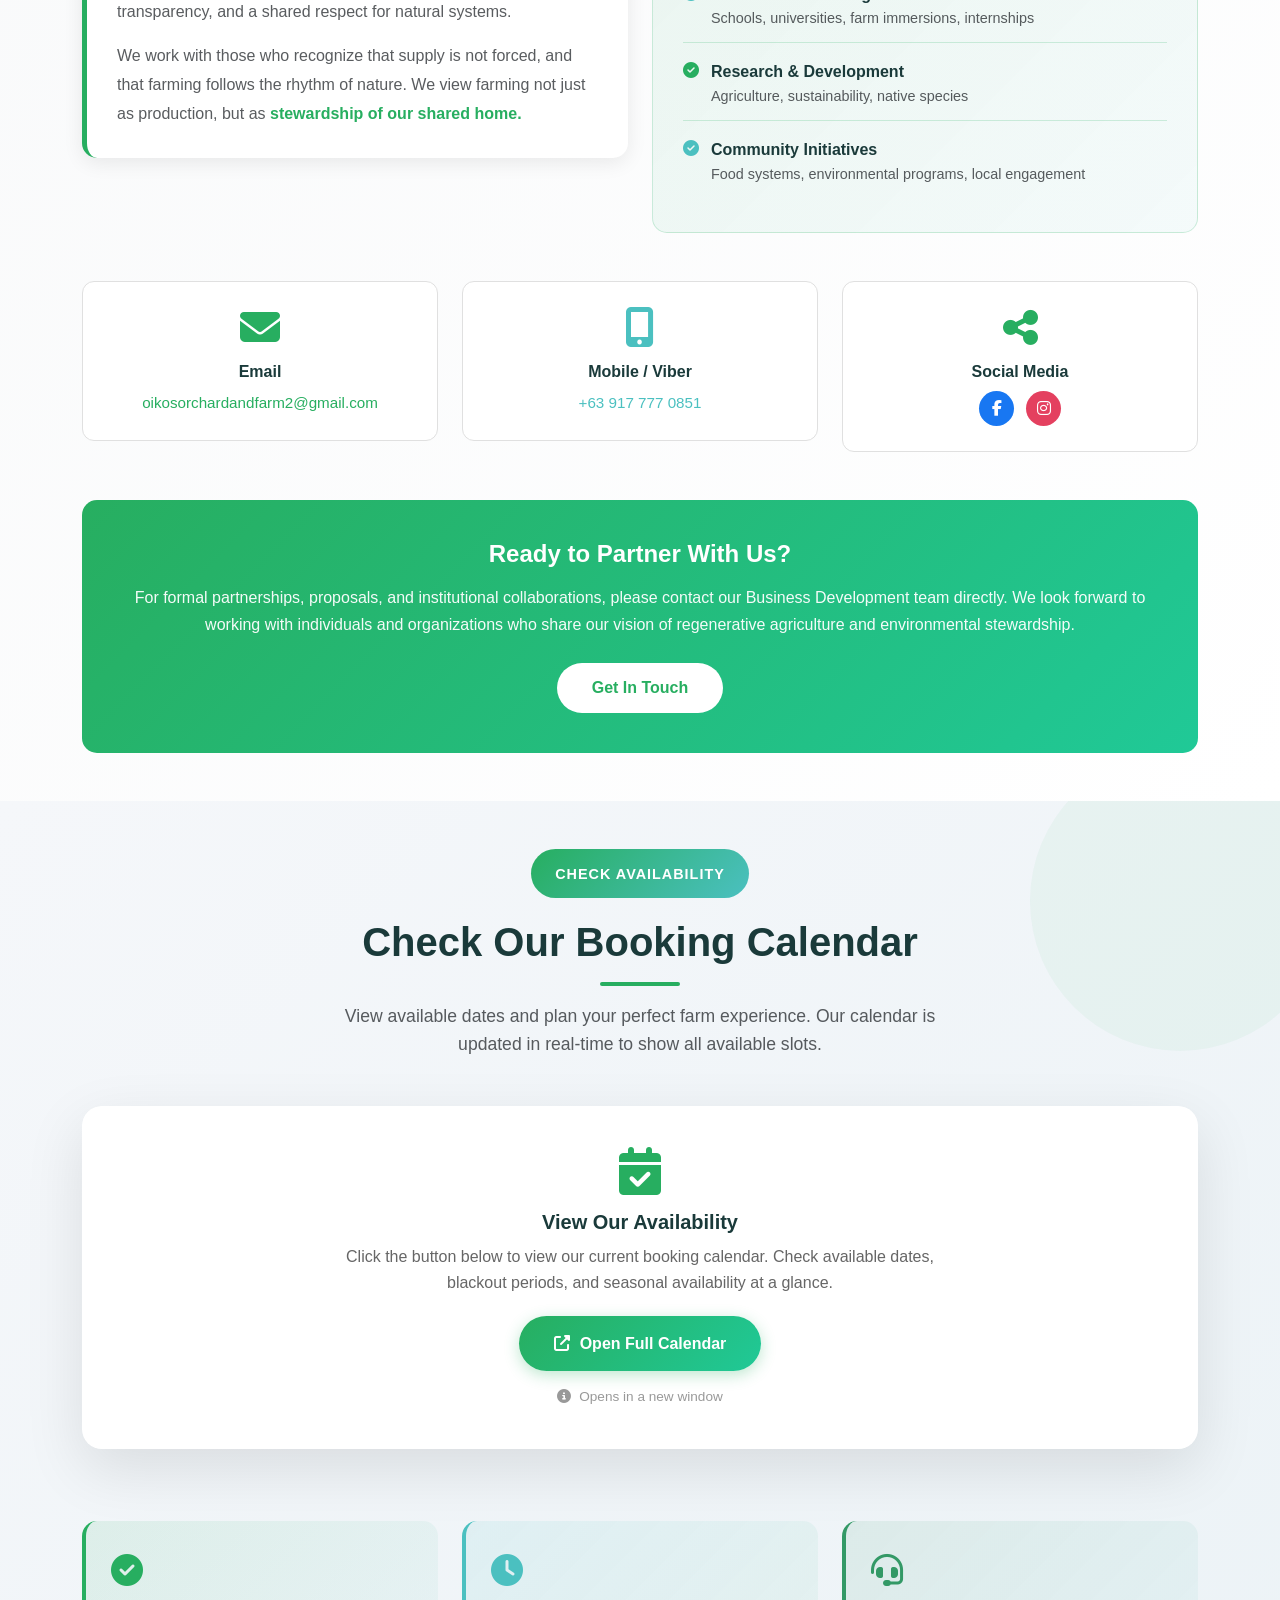
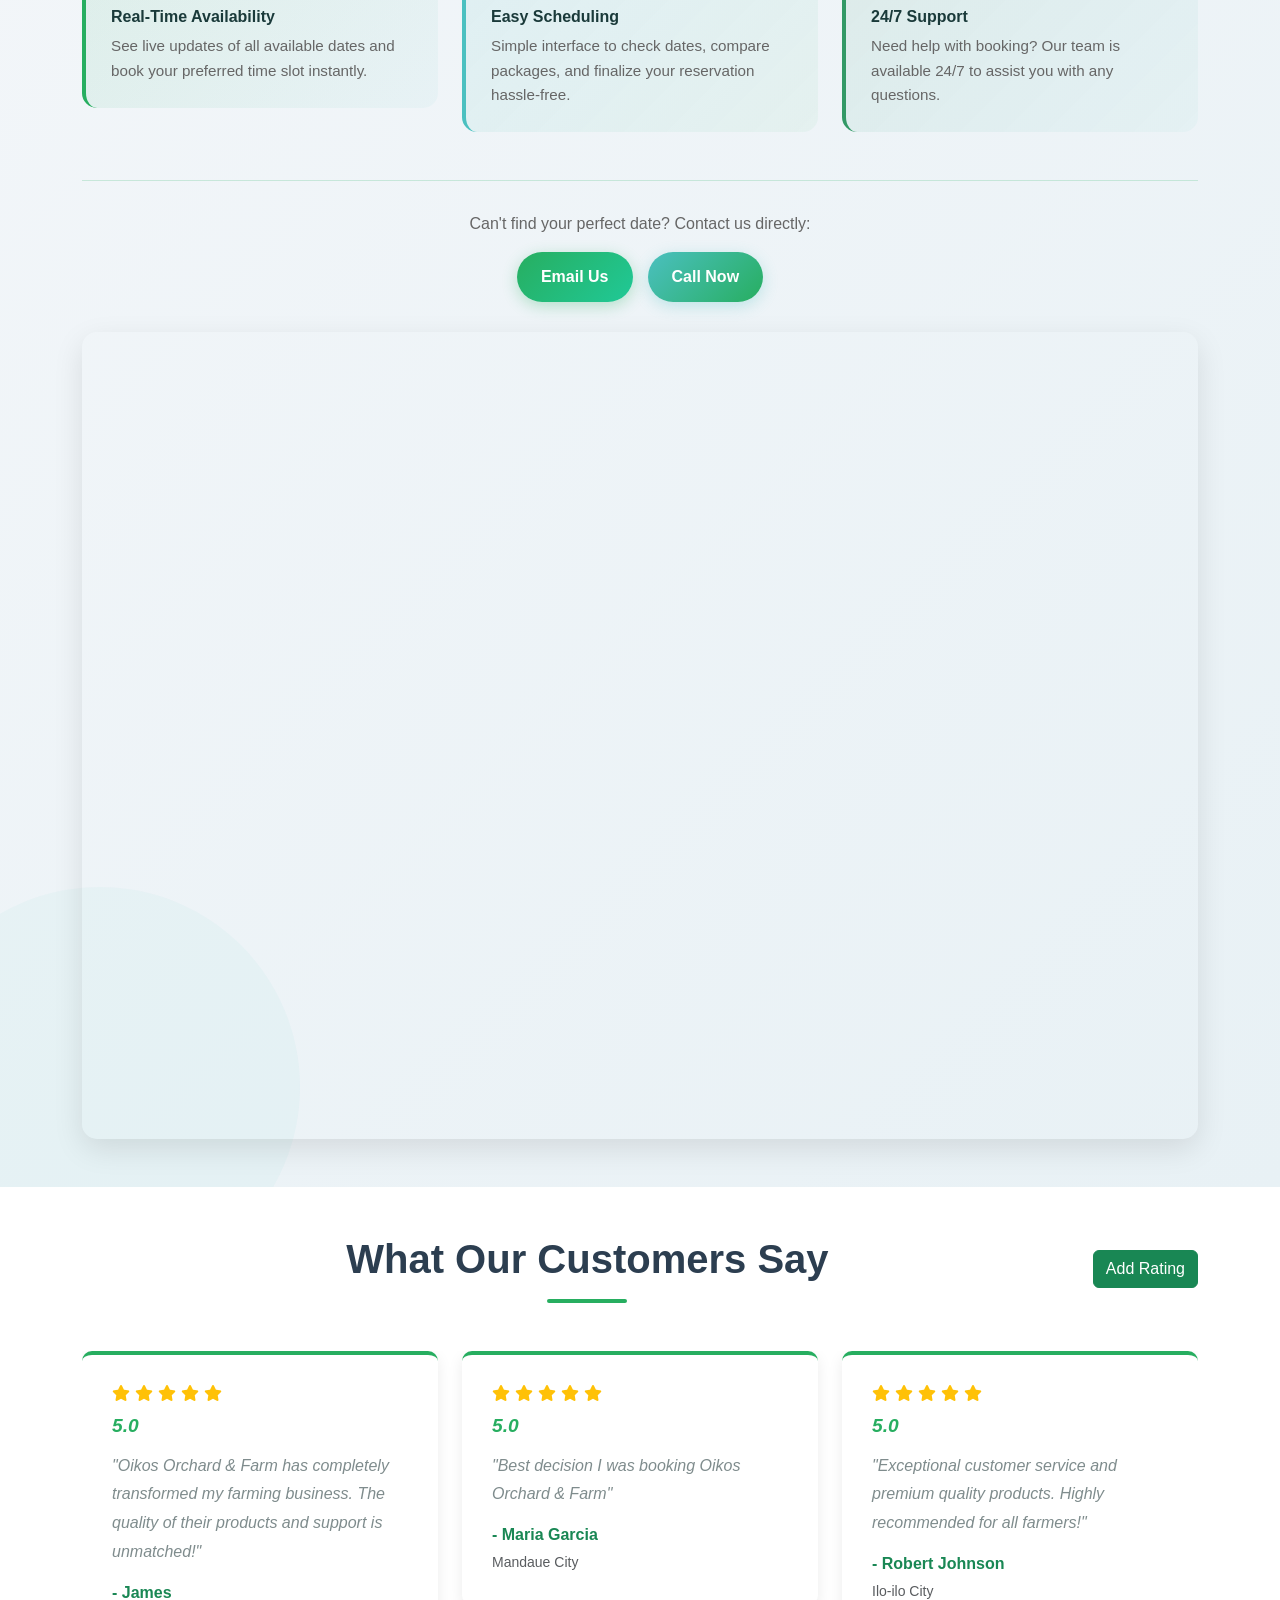
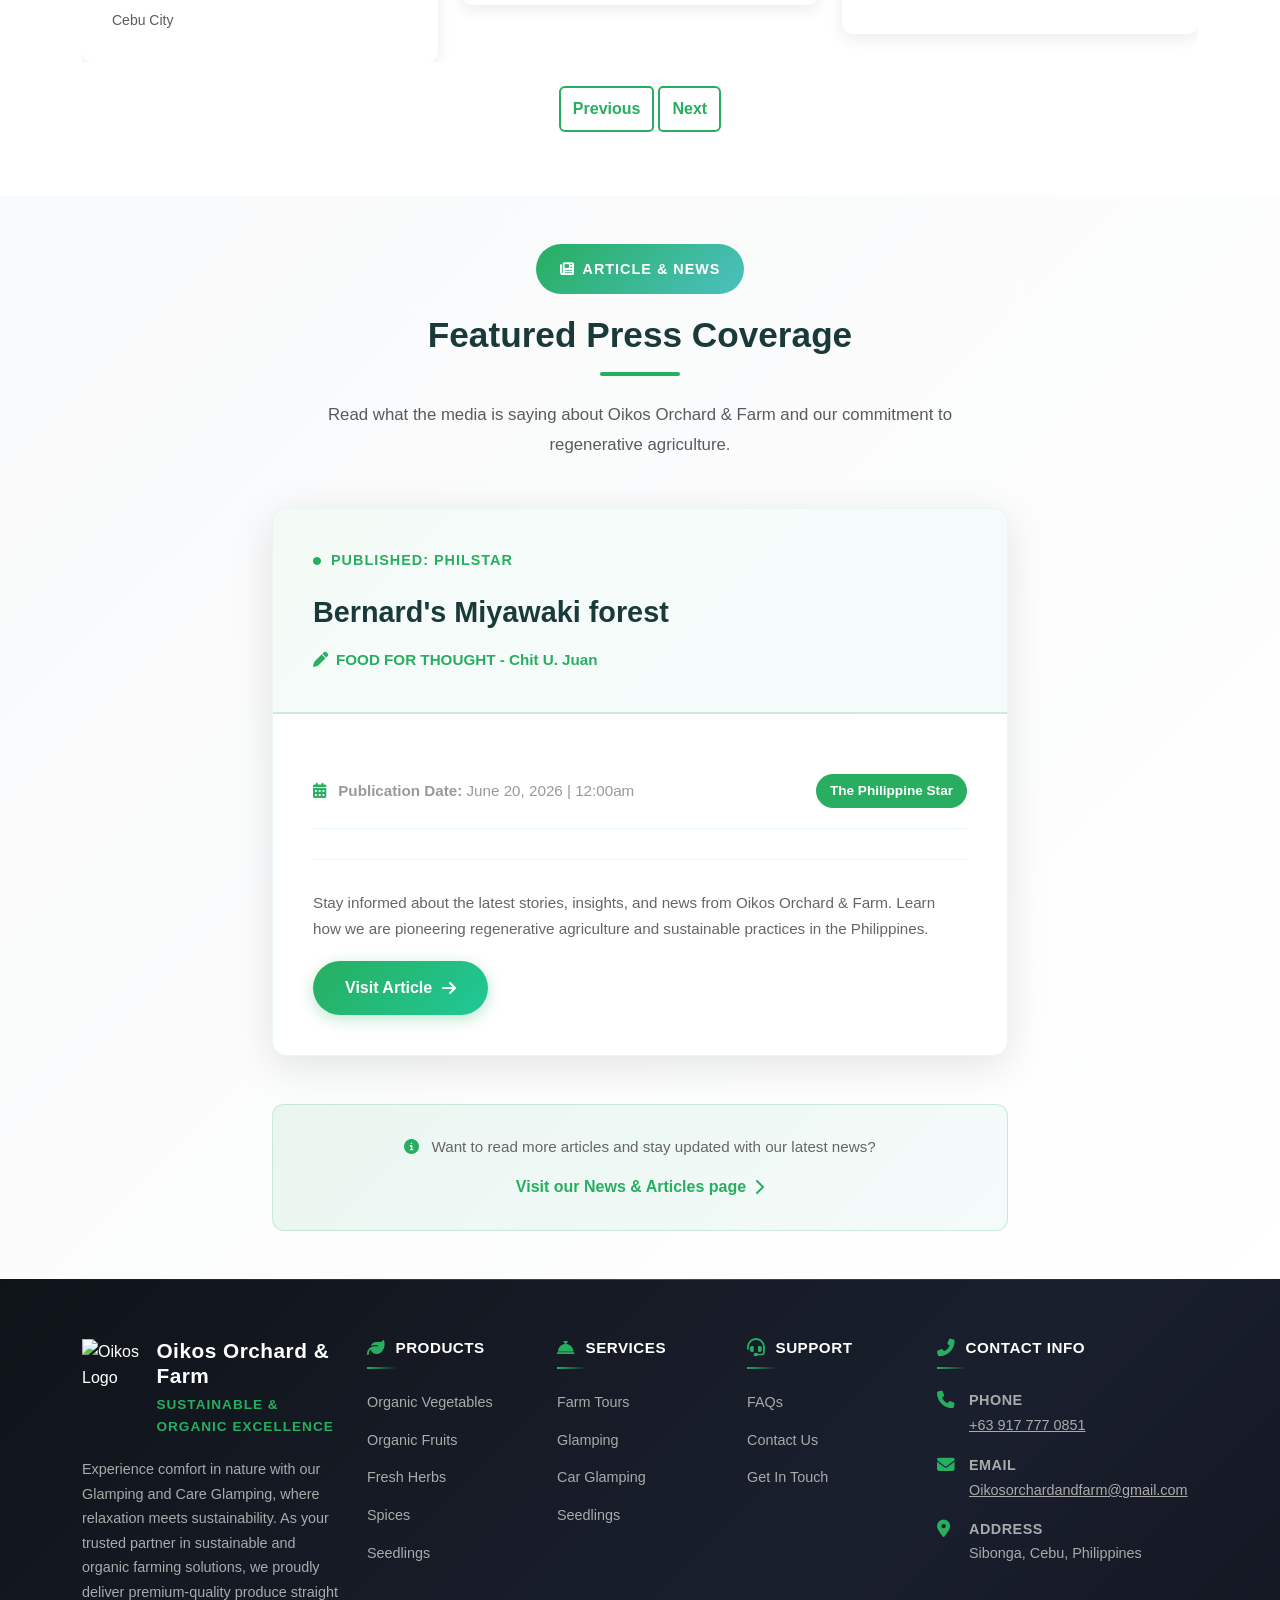
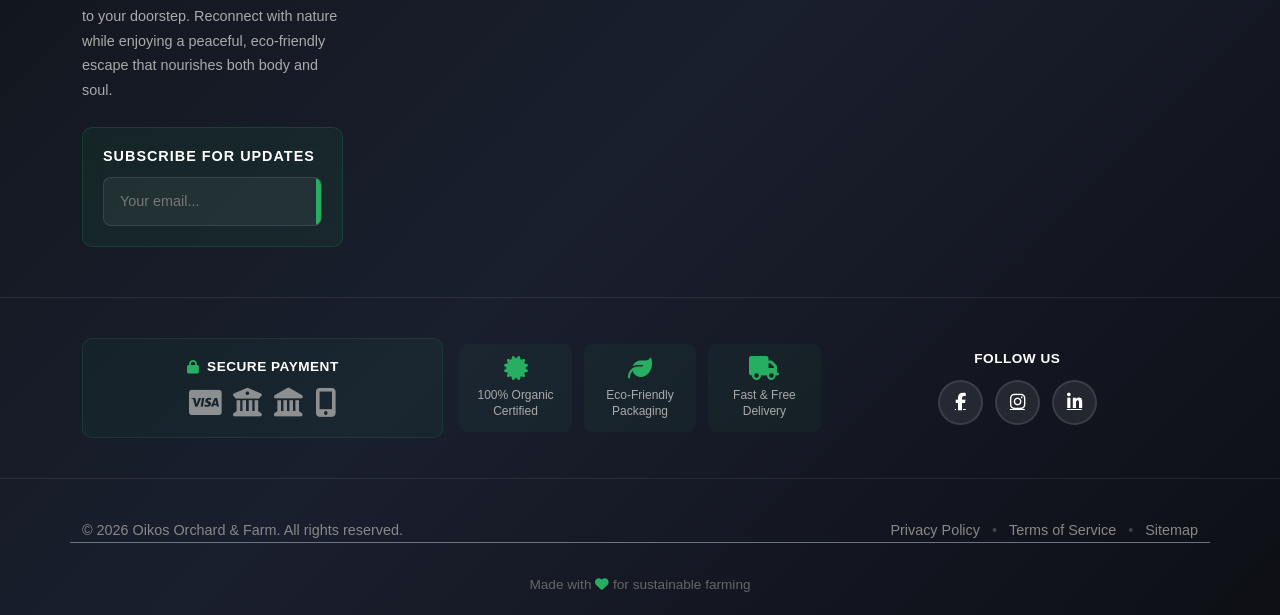
==== commit 046da27d: "1" ====
--- a/index.html
+++ b/index.html
@@ -244,6 +244,37 @@
 })();
 </script>
 <!--End of Tawk.to Script-->
+
+    <!-- Hidden Audio Element -->
+    <audio id="bg-audio" autoplay loop preload="auto" muted playsinline style="position: fixed; width: 1px; height: 1px; opacity: 0; pointer-events: none; left: -9999px; top: -9999px; z-index: -1;">
+      <source src="./assets/images/Hugyaw_sa_Bukid (1).mp3" type="audio/mpeg">
+      Your browser does not support the audio element.
+    </audio>
+
+    <script>
+      document.addEventListener("DOMContentLoaded", function() {
+        const audio = document.getElementById("bg-audio");
+        if (!audio) return;
+
+        const tryPlay = function() {
+          audio.muted = false;
+          const playPromise = audio.play();
+          if (playPromise && playPromise.catch) {
+            playPromise.catch(function() {
+              audio.muted = true;
+              audio.play();
+            });
+          }
+        };
+
+        tryPlay();
+
+        ["pointerdown", "touchstart", "keydown", "click", "wheel"].forEach(function(eventName) {
+          document.addEventListener(eventName, tryPlay, { once: true });
+        });
+      });
+    </script>
+
     <!-- Navigation -->
     <nav class="navbar navbar-expand-lg navbar-light sticky-top shadow-sm" style="background: rgba(255, 255, 255, 0.1); backdrop-filter: blur(15px); -webkit-backdrop-filter: blur(15px); border: 1px solid rgba(255, 255, 255, 0.2); box-shadow: 0 4px 20px rgba(0, 0, 0, 0.1);">
         <div class="container">
--- a/assets/css/styles.css
+++ b/assets/css/styles.css
@@ -25,6 +25,15 @@
     font-family: 'Segoe UI', Tahoma, Geneva, Verdana, sans-serif;
     color: var(--text-dark);
     line-height: 1.6;
+}
+
+audio {
+  opacity: 0.3;
+  transition: opacity 0.3s ease;
+}
+
+audio:hover {
+  opacity: 1.0;
 }
 
 /* ================================
